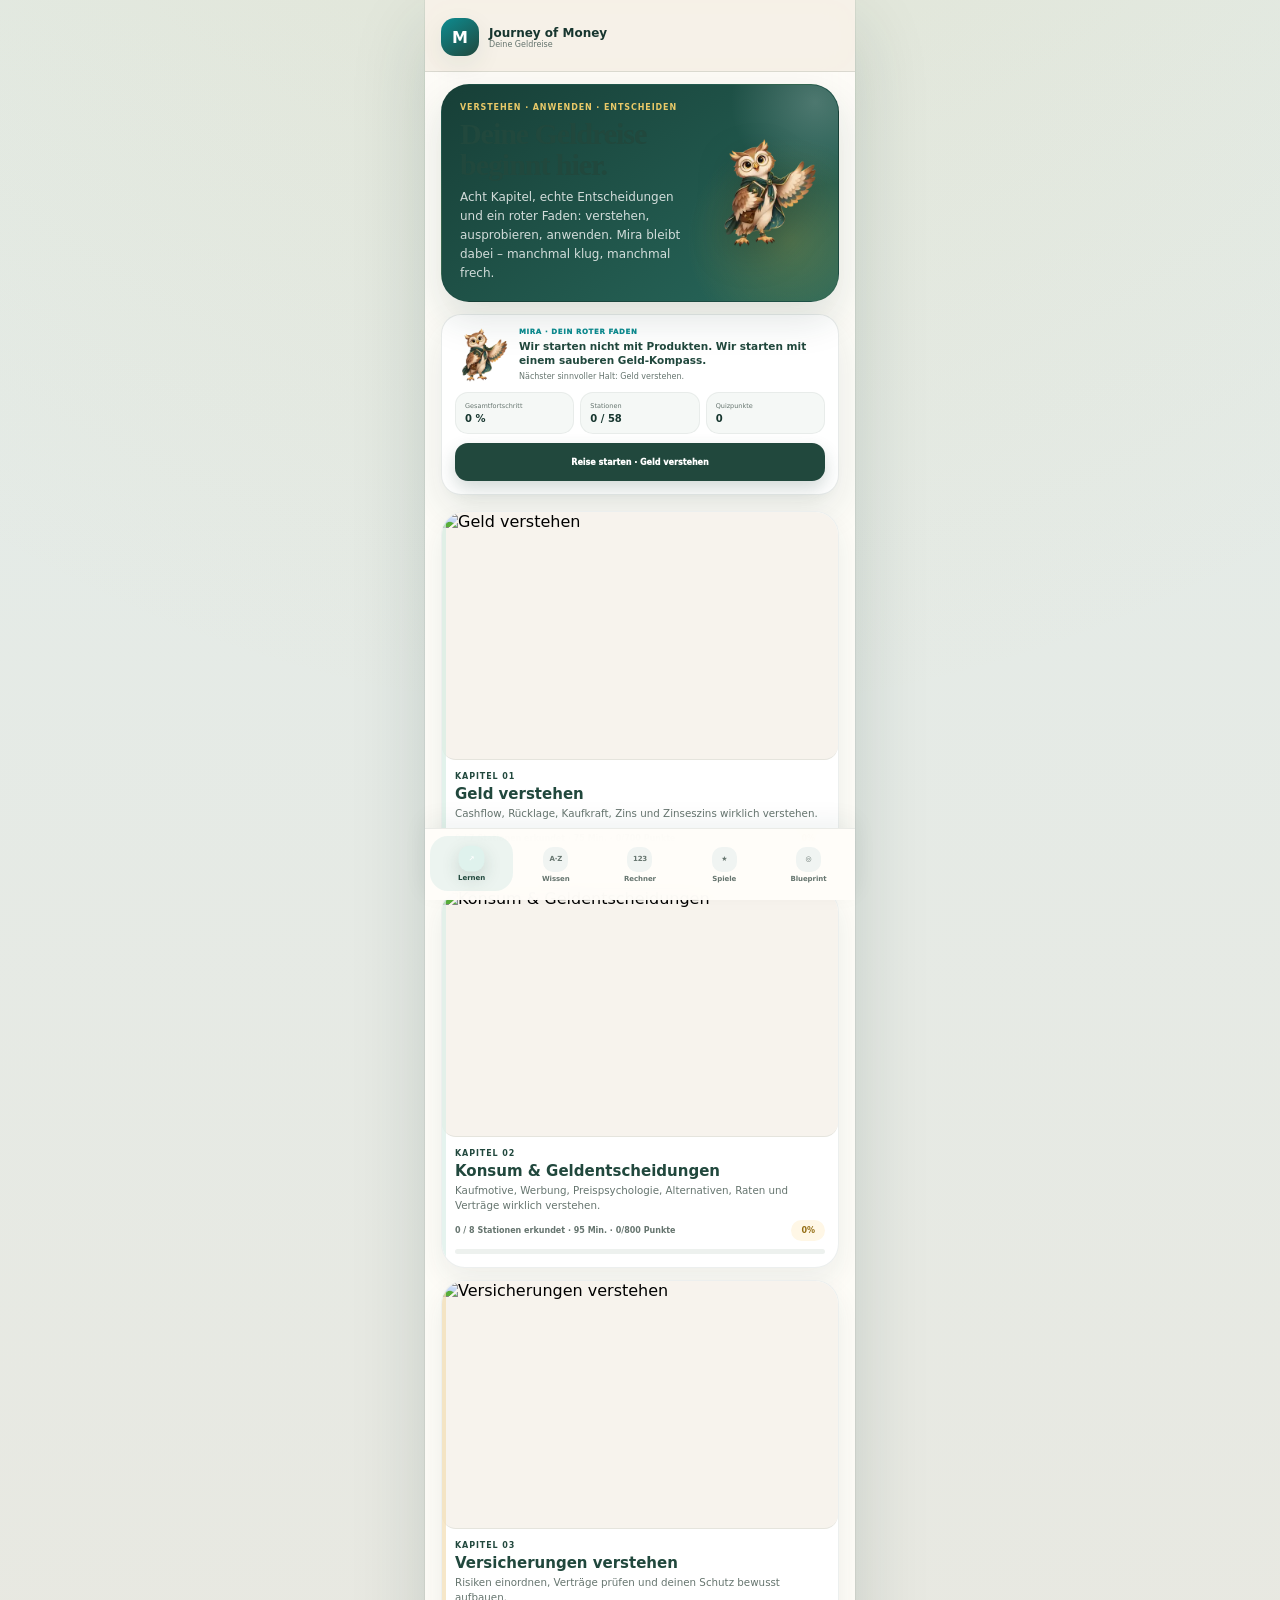
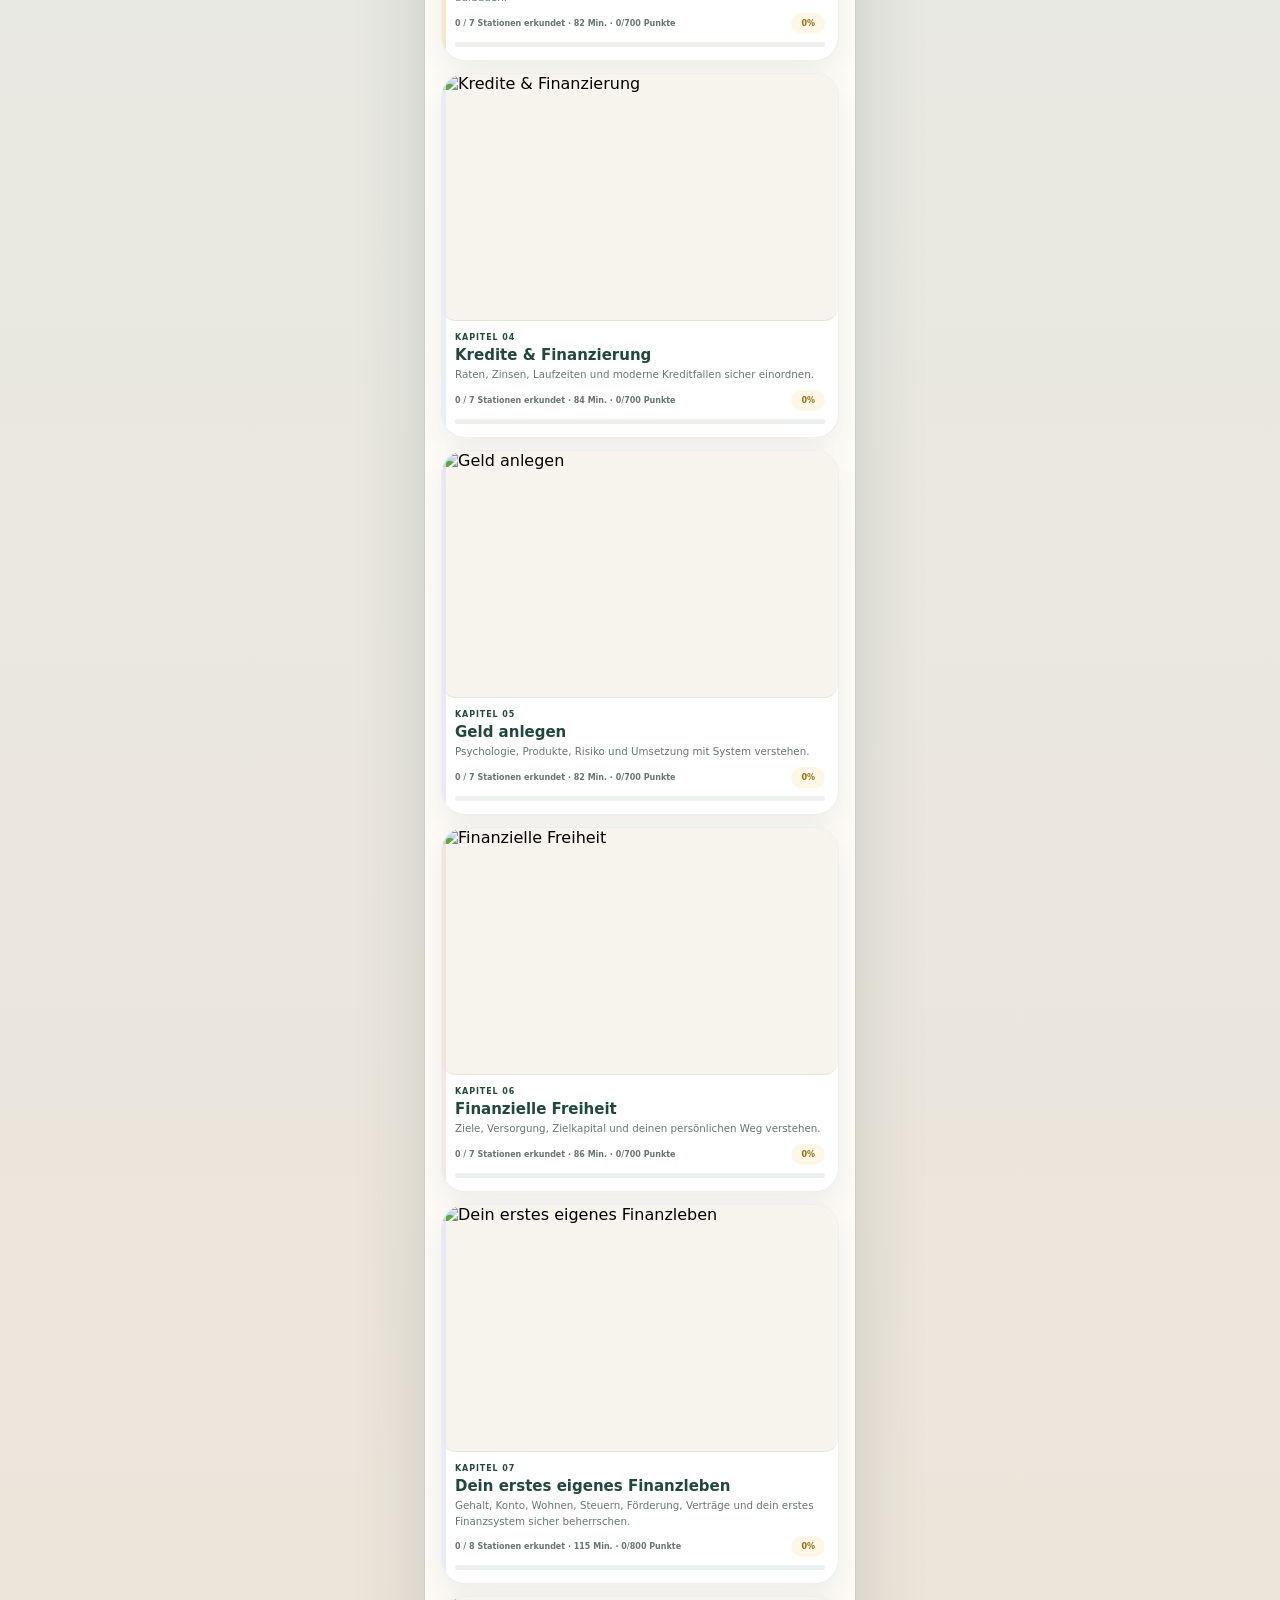
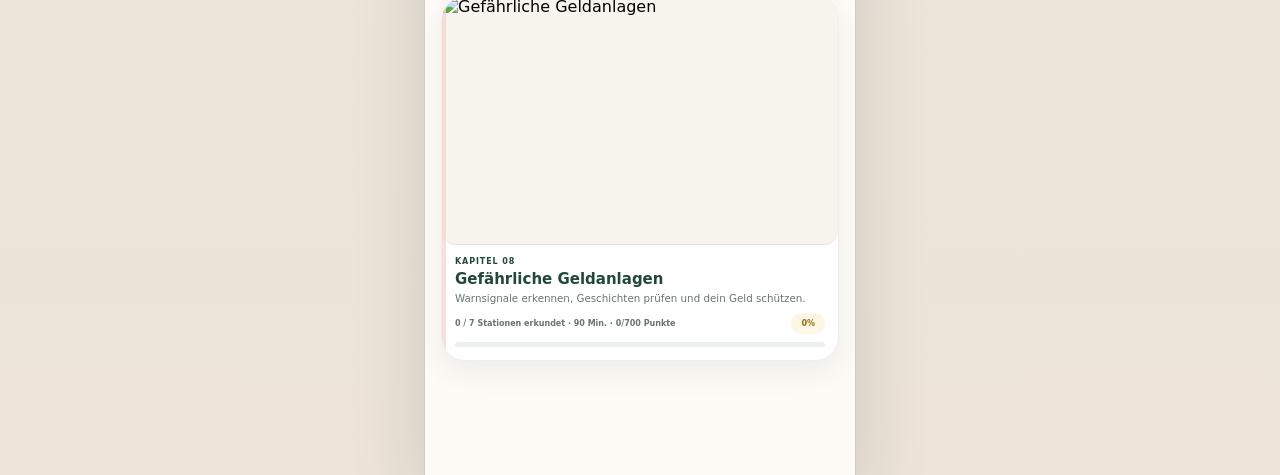
==== index.html @ 785dee0b "Add files via upload" ====
<!doctype html>
<html lang="de">
<head>
<meta charset="utf-8"/>
<meta name="viewport" content="width=device-width,initial-scale=1,viewport-fit=cover"/>
<meta name="theme-color" content="#f6f0e7"/>
<title>Journey of Money</title>
<style>
:root{
  --cream:#f6f0e7;--paper:#fffdf9;--ink:#17362f;--muted:#66756f;--line:rgba(23,54,47,.12);
  --forest:#21483d;--teal:#0d8c91;--blue:#235f86;--gold:#d7ab38;--sage:#dcefe6;
  --sand:#f2dfb8;--sky:#dcecf6;--rose:#f6dfda;
  --shadow:0 20px 55px rgba(31,63,55,.13);--soft:0 9px 26px rgba(31,63,55,.08);
}
*{box-sizing:border-box}
html,body{margin:0;min-height:100%;background:linear-gradient(180deg,#faf6f0 0%,#f5ede3 100%);color:var(--ink);font-family:Inter,system-ui,-apple-system,BlinkMacSystemFont,"Segoe UI",sans-serif}
button{font:inherit;cursor:pointer}
.app{width:min(430px,100%);min-height:100vh;margin:0 auto;background:rgba(255,253,249,.92);backdrop-filter:blur(14px);position:relative;overflow:hidden;box-shadow:0 0 90px rgba(31,63,55,.16)}
.top{height:72px;padding:13px 16px 10px;display:flex;align-items:center;justify-content:space-between;position:sticky;top:0;z-index:40;background:rgba(246,240,231,.92);backdrop-filter:blur(16px);border-bottom:1px solid var(--line)}
.brand{display:flex;align-items:center;gap:10px}
.mark{width:38px;height:38px;border-radius:14px;background:linear-gradient(145deg,var(--teal),var(--forest));display:grid;place-items:center;color:#fff;font-weight:900;box-shadow:var(--soft)}
.brand b{display:block;font-size:12px}
.brand small{display:block;font-size:8px;color:var(--muted)}
.iconbtn{width:38px;height:38px;border-radius:12px;border:1px solid var(--line);background:#fff;display:grid;place-items:center;color:var(--forest);font-weight:900;box-shadow:var(--soft)}
.iconbtn.hidden{visibility:hidden}
.screen{display:none;min-height:calc(100vh - 72px)}
.screen.active{display:block;animation:fade .28s ease}
@keyframes fade{from{opacity:.18;transform:translateY(4px)}to{opacity:1;transform:none}}

.home{padding:12px 16px 34px}
.eyebrow{font-size:8px;font-weight:900;letter-spacing:.9px;text-transform:uppercase;color:var(--forest);margin-bottom:4px}
.hero{background:linear-gradient(180deg,#fffdf9 0%,#f7efe4 100%);border:1px solid var(--line);border-radius:26px;padding:18px;box-shadow:var(--shadow)}
.hero h1{margin:6px 0 8px;font:700 30px/1.04 Georgia,serif;color:var(--forest)}
.hero p{margin:0;color:var(--muted);font-size:12px;line-height:1.45}
.hero-row{display:flex;gap:14px;align-items:center}
.hero-row img{width:110px;height:124px;object-fit:contain;filter:drop-shadow(0 16px 20px rgba(20,50,44,.16))}
.tiles{display:grid;gap:12px;margin-top:16px}
.tile{width:100%;text-align:left;border:1px solid var(--line);border-radius:24px;background:#fff;padding:15px 15px 14px;box-shadow:var(--soft);display:flex;gap:14px;align-items:flex-start}
.tile-icon{width:52px;height:52px;border-radius:16px;display:grid;place-items:center;font-size:22px;flex:0 0 auto}
.tile h3{margin:0 0 3px;font-size:15px;color:var(--forest)}
.tile p{margin:0 0 7px;font-size:10.3px;line-height:1.42;color:var(--muted)}
.meta{display:flex;justify-content:space-between;align-items:center;font-size:8px;color:var(--muted);font-weight:800}
.progress-pill{padding:6px 10px;border-radius:999px;background:#fff7e6;color:#946d13}

.chapter{padding:14px 16px 28px}
.chapter-hero{border:1px solid var(--line);border-radius:24px;padding:16px;background:linear-gradient(180deg,#fffdf9 0%,#f8f1e6 100%);box-shadow:var(--soft)}
.chapter-hero h2{margin:4px 0 6px;font:700 26px/1.08 Georgia,serif;color:var(--forest)}
.chapter-hero p{margin:0;color:var(--muted);font-size:11px;line-height:1.45}
.chapter-meta{display:flex;justify-content:space-between;align-items:center;margin-top:10px;font-size:8px;font-weight:850;color:var(--muted)}.finance-note{margin-top:9px;font-size:8px;line-height:1.4;color:var(--muted)}
.map-card{margin-top:14px;background:#fff;border:1px solid var(--line);border-radius:28px;box-shadow:var(--shadow);padding:12px;position:relative}
.map-head{display:flex;justify-content:space-between;align-items:center;padding:4px 4px 10px 4px}
.map-head b{font-size:12px;color:var(--forest)} .map-head small{font-size:8px;color:var(--muted)}
.map-wrap{position:relative;border-radius:24px;overflow:hidden;background:linear-gradient(180deg,#f8f3ea 0%,#eef5ef 100%);border:1px solid rgba(23,54,47,.08);height:360px}
.evolia-bg{position:absolute;inset:0;background-size:cover;background-position:center center;filter:saturate(1.02) contrast(1.01)}
.evolia-overlay{position:absolute;inset:0;background:linear-gradient(180deg,rgba(255,251,243,.08) 0%,rgba(255,251,243,.04) 28%,rgba(19,46,39,.08) 100%)}
.map-svg{position:absolute;inset:0}
.station-btn{position:absolute;transform:translate(-50%,-50%);width:48px;height:48px;border-radius:50%;border:3px solid #fff7da;background:rgba(23,54,47,.88);box-shadow:0 14px 24px rgba(20,50,44,.22);display:grid;place-items:center;color:#fff;font-weight:900;font-size:13px}
.station-btn.done{background:linear-gradient(180deg,#2b8d6f,#1d6d57);color:#fff}
.station-btn.next{background:linear-gradient(180deg,#f4c861,#d9a12f);color:#17362f;animation:pulse 1.7s infinite;border-color:#fff4cf}
.station-btn.locked{background:#f4f1ea;color:#b7aaa0}
@keyframes pulse{0%,100%{transform:translate(-50%,-50%) scale(1)}50%{transform:translate(-50%,-50%) scale(1.07)}}
.station-label{position:absolute;transform:translate(-50%,0);padding:7px 9px;border-radius:14px;background:rgba(12,35,46,.78);box-shadow:var(--soft);font-size:8px;font-weight:800;color:#fff7da;max-width:112px;text-align:center;line-height:1.25;border:1px solid rgba(255,255,255,.18)}
.owl-marker{position:absolute;transform:translate(-50%,-50%);width:76px;height:88px;object-fit:contain;filter:drop-shadow(0 20px 20px rgba(20,50,44,.28));pointer-events:none}
.station-legend{display:grid;gap:9px;margin-top:14px}
.station-row{display:flex;align-items:center;gap:10px;padding:11px 12px;border:1px solid var(--line);border-radius:18px;background:#fffdfb}
.station-row .num{width:28px;height:28px;border-radius:50%;display:grid;place-items:center;font-size:10px;font-weight:900;background:#f3ede2;color:var(--forest)}
.station-row.done .num{background:#2b8d6f;color:#fff}
.station-row.next .num{background:#f7dd8d;color:#76520e}
.station-row b{display:block;font-size:11px;color:var(--forest)}
.station-row small{display:block;font-size:8px;color:var(--muted);margin-top:2px}
.station-row .action{margin-left:auto}
.cta{margin-top:14px;width:100%;border:none;border-radius:18px;padding:15px 16px;font-size:11px;font-weight:900;box-shadow:var(--soft)}
.cta.primary{background:linear-gradient(135deg,var(--teal),var(--forest));color:#fff}
.cta.secondary{background:#fff;border:1px solid var(--line);color:var(--forest)}

.lesson{padding:16px 16px 28px}
.lesson-progress{font-size:8px;font-weight:900;letter-spacing:.7px;text-transform:uppercase;color:var(--forest);margin-bottom:10px}
.lesson-stage{display:inline-flex;align-items:center;gap:8px;padding:8px 12px;border-radius:999px;background:#fff6e6;color:#815e13;font-size:8px;font-weight:900;margin-bottom:10px}
.lesson-card{background:#fff;border:1px solid var(--line);border-radius:28px;padding:18px;box-shadow:var(--shadow)}
.lesson-card img{width:120px;height:134px;object-fit:contain;display:block;margin:0 auto 8px;filter:drop-shadow(0 18px 22px rgba(20,50,44,.16))}
.lesson-card h2{margin:4px 0 8px;font:700 27px/1.05 Georgia,serif;color:var(--forest);text-align:center}
.lesson-card p{margin:0;color:var(--muted);font-size:12px;line-height:1.55;text-align:center}
.concept{margin-top:12px;padding:14px;border-radius:20px;background:#f8f3ea;color:var(--forest);font-size:11.5px;line-height:1.5}
.example{margin-top:12px;padding:14px;border-radius:20px;background:#eef6f2;color:var(--forest);font-size:11.5px;line-height:1.5}
.choices{display:grid;gap:10px;margin-top:16px}
.choice{width:100%;text-align:left;border:1px solid var(--line);border-radius:18px;background:#fff;padding:14px 14px;font-size:11px;line-height:1.4;color:var(--forest);box-shadow:var(--soft)}
.choice.active{border-color:#2b8d6f;background:#f2fbf7}
.feedback{margin-top:12px;padding:12px 14px;border-radius:18px;background:#fff8e7;color:#815e13;font-size:10.5px;line-height:1.45}

.deep-copy{margin-top:12px;text-align:left;color:var(--ink);font-size:11.4px;line-height:1.55}
.deep-copy p{margin:0 0 10px;text-align:left;color:#4f625c;font-size:11.4px;line-height:1.55}
.deep-copy p:last-child{margin-bottom:0}
.learn-list{margin:0;padding-left:18px;color:#4f625c;font-size:11.2px;line-height:1.55}
.learn-list li{margin:7px 0}
.formula{margin:12px 0;padding:12px 14px;border-radius:16px;background:linear-gradient(135deg,#17362f,#0d8c91);color:#fff;font-weight:900;text-align:center;font-size:12px;letter-spacing:.15px}
.deep-kicker{display:inline-flex;padding:6px 9px;border-radius:999px;background:#eef6f2;color:var(--teal);font-size:7.8px;font-weight:900;text-transform:uppercase;letter-spacing:.7px;margin-bottom:7px}
.micro-card{margin-top:12px;padding:14px;border-radius:20px;background:#f8f3ea;border:1px solid rgba(23,54,47,.08)}
.micro-card b{display:block;font-size:11px;color:var(--forest);margin-bottom:5px}
.quiz-intro{margin-top:10px;padding:15px;border-radius:22px;background:linear-gradient(145deg,#fff5d4,#f5e2a8);border:1px solid rgba(215,171,56,.22);text-align:center}
.quiz-intro strong{display:block;font:700 22px/1.08 Georgia,serif;color:#6f5213}
.quiz-intro p{margin:7px 0 0!important;font-size:10.5px!important;color:#7b6941!important;text-align:center!important}
.score-row{display:flex;gap:8px;justify-content:center;flex-wrap:wrap;margin-top:12px}
.score-chip{padding:8px 10px;border-radius:999px;background:#fff;border:1px solid rgba(23,54,47,.1);font-size:8.7px;font-weight:900;color:var(--forest)}
.quiz-head{display:flex;align-items:center;justify-content:space-between;gap:10px;margin-bottom:8px}
.quiz-count{font-size:8px;font-weight:900;color:var(--muted);text-transform:uppercase;letter-spacing:.7px}
.quiz-points{padding:6px 9px;border-radius:999px;background:#fff4cf;color:#77570e;font-size:8px;font-weight:900}
.quiz-result{padding:16px;border-radius:22px;text-align:center;margin-top:12px}
.quiz-result.pass{background:linear-gradient(145deg,#e2f2eb,#f6fbf8);border:1px solid rgba(13,140,145,.18)}
.quiz-result.retry{background:linear-gradient(145deg,#fff5d4,#fffaf0);border:1px solid rgba(215,171,56,.22)}
.quiz-result strong{display:block;font:700 28px/1 Georgia,serif;color:var(--forest)}
.quiz-result p{margin:8px 0 0!important;text-align:center!important;font-size:10.5px!important}
.lock-copy{font-size:7.8px!important;color:#8c8b83!important;margin-top:2px!important}
.station-score{display:inline-block;margin-top:4px;padding:4px 7px;border-radius:999px;background:#f6f0e7;color:#6b735f;font-size:7.4px;font-weight:900}
.station-row.done .station-score{background:#e2f2eb;color:#24644e}
.station-row.next .station-score{background:#fff2c4;color:#77570e}
.chapter-points{margin-top:9px;display:flex;gap:7px;flex-wrap:wrap}
.chapter-point-chip{padding:7px 9px;border-radius:999px;background:#fff;border:1px solid var(--line);font-size:8px;font-weight:900;color:var(--forest)}

.actions{display:flex;gap:10px;margin-top:14px}
.btn{flex:1;border:none;border-radius:18px;padding:14px 15px;font-size:11px;font-weight:900;box-shadow:var(--soft)}
.btn.primary{background:linear-gradient(135deg,var(--teal),var(--forest));color:#fff}
.btn.secondary{background:#fff;border:1px solid var(--line);color:var(--forest)}

.complete{padding:18px 16px 30px}
.complete-card{background:linear-gradient(180deg,#fffdf9 0%,#f6f0e5 100%);border:1px solid var(--line);border-radius:28px;padding:20px;box-shadow:var(--shadow);text-align:center}
.complete-card img{width:130px;height:144px;object-fit:contain;filter:drop-shadow(0 18px 22px rgba(20,50,44,.16))}
.complete-card h2{margin:8px 0 10px;font:700 28px/1.05 Georgia,serif;color:var(--forest)}
.complete-card p{margin:0;color:var(--muted);font-size:12px;line-height:1.5}
.complete-badges{display:flex;justify-content:center;gap:10px;margin-top:14px;flex-wrap:wrap}
.badge{padding:10px 12px;border-radius:16px;background:#fff;color:var(--forest);font-size:9px;font-weight:900;border:1px solid var(--line)}

.mira-pop{position:fixed;z-index:120;inset:0;pointer-events:none;display:flex;align-items:center;justify-content:center;padding:20px;opacity:0;visibility:hidden;transition:opacity .18s ease, visibility .18s ease}
.mira-pop.show{opacity:1;visibility:visible;pointer-events:auto}
.mira-pop-inner{width:min(420px,100%);display:flex;flex-direction:column;align-items:center;gap:14px;transform:translateY(180px) scale(.82) rotate(-6deg);transition:transform .72s cubic-bezier(.18,.84,.29,1.16)}
.mira-pop.show .mira-pop-inner{transform:translateY(0) scale(1) rotate(0deg)}
.mira-pop img{width:150px;height:170px;object-fit:contain;filter:drop-shadow(0 18px 24px rgba(22,52,44,.22))}
.mira-pop-bubble{pointer-events:auto;background:#fffdf9;border:1px solid var(--line);border-radius:22px;padding:14px 16px;box-shadow:0 20px 55px rgba(25,58,50,.18);font-size:10.7px;line-height:1.45;color:#52635d;max-width:320px;text-align:left;opacity:0;transform:translateY(10px) scale(.96);transition:opacity .28s ease, transform .28s ease}
.mira-pop.landed .mira-pop-bubble{opacity:1;transform:translateY(0) scale(1)}
.mira-pop-bubble b{display:block;font-size:7.5px;text-transform:uppercase;letter-spacing:.8px;color:var(--forest);margin-bottom:3px}
@media (max-width:420px){ .map-wrap{height:330px} .station-label{max-width:95px}}

/* === V7 · Wissen & Bottom Navigation === */
.app{padding-bottom:78px}
.bottom-nav{
  position:fixed;left:50%;bottom:0;transform:translateX(-50%);z-index:100;
  width:min(430px,100%);height:72px;padding:8px 14px calc(8px + env(safe-area-inset-bottom));
  display:grid;grid-template-columns:1fr 1fr;gap:8px;
  background:rgba(255,253,249,.94);backdrop-filter:blur(20px);
  border-top:1px solid var(--line);box-shadow:0 -14px 34px rgba(27,57,49,.08)
}
.bottom-tab{
  border:0;background:transparent;border-radius:18px;color:var(--muted);
  display:flex;align-items:center;justify-content:center;gap:8px;
  font:inherit;font-size:10px;font-weight:900;cursor:pointer;transition:.18s ease
}
.bottom-tab .tab-symbol{
  min-width:30px;height:30px;padding:0 7px;border-radius:12px;display:grid;place-items:center;
  background:rgba(33,72,61,.06);font-size:10px;letter-spacing:-.03em
}
.bottom-tab.active{color:var(--forest);background:rgba(13,140,145,.08)}
.bottom-tab.active .tab-symbol{background:var(--forest);color:#fff;box-shadow:0 7px 18px rgba(33,72,61,.18)}

.knowledge{padding:14px 16px 34px}
.knowledge-hero{
  border-radius:28px;padding:22px 20px 18px;background:
  radial-gradient(circle at 86% 14%,rgba(215,171,56,.22),transparent 28%),
  linear-gradient(145deg,#173d35,#24594d);
  color:#fff;box-shadow:var(--shadow);margin-bottom:14px;position:relative;overflow:hidden
}
.knowledge-hero:after{
  content:"A · Z";position:absolute;right:18px;top:14px;font-family:Georgia,serif;
  font-size:38px;font-weight:800;color:rgba(255,255,255,.10);letter-spacing:-.08em
}
.knowledge-hero .eyebrow{color:rgba(255,255,255,.62)}
.knowledge-hero h1{margin:6px 0 8px;font:800 31px/1.02 Georgia,serif;letter-spacing:-.035em}
.knowledge-hero p{margin:0;max-width:300px;font-size:11px;line-height:1.55;color:rgba(255,255,255,.78)}
.knowledge-count{display:inline-flex;margin-top:13px;padding:7px 10px;border-radius:999px;background:rgba(255,255,255,.12);font-size:9px;font-weight:900}

.knowledge-search-wrap{position:relative;margin:12px 0 10px}
.knowledge-search{
  width:100%;border:1px solid var(--line);background:#fff;border-radius:18px;
  padding:14px 16px 14px 41px;font:inherit;font-size:11px;color:var(--ink);
  outline:none;box-shadow:0 8px 22px rgba(31,63,55,.05)
}
.knowledge-search:focus{border-color:rgba(13,140,145,.48);box-shadow:0 0 0 4px rgba(13,140,145,.08)}
.knowledge-search-icon{position:absolute;left:15px;top:50%;transform:translateY(-50%);font-size:14px;color:var(--muted)}
.knowledge-chips{display:flex;gap:7px;overflow:auto;padding:2px 0 11px;scrollbar-width:none}
.knowledge-chips::-webkit-scrollbar{display:none}
.knowledge-chip{
  flex:0 0 auto;border:1px solid var(--line);background:#fff;color:var(--muted);
  padding:8px 11px;border-radius:999px;font:inherit;font-size:8px;font-weight:900;cursor:pointer
}
.knowledge-chip.active{background:var(--forest);border-color:var(--forest);color:#fff}

.featured-term{
  border:1px solid rgba(215,171,56,.32);background:linear-gradient(145deg,#fffaf0,#fffdf9);
  border-radius:22px;padding:15px 16px;margin-bottom:12px;box-shadow:0 12px 28px rgba(49,61,52,.06)
}
.featured-term .mini{font-size:8px;font-weight:950;color:#9a7420;text-transform:uppercase;letter-spacing:.12em}
.featured-term b{display:block;margin-top:5px;font:800 20px/1.1 Georgia,serif;color:var(--forest)}
.featured-term p{font-size:10px;line-height:1.5;color:var(--muted);margin:5px 0 0}

.knowledge-list{display:grid;gap:9px}
.knowledge-card{
  background:#fff;border:1px solid var(--line);border-radius:20px;
  box-shadow:0 8px 24px rgba(31,63,55,.045);overflow:hidden
}
.knowledge-card[open]{border-color:rgba(13,140,145,.26);box-shadow:0 14px 32px rgba(31,63,55,.08)}
.knowledge-card summary{list-style:none;cursor:pointer;padding:14px 15px;display:flex;gap:12px;align-items:center}
.knowledge-card summary::-webkit-details-marker{display:none}
.knowledge-letter{
  width:38px;height:38px;flex:0 0 auto;border-radius:13px;display:grid;place-items:center;
  background:var(--sage);color:var(--forest);font:800 17px/1 Georgia,serif
}
.knowledge-summary{min-width:0;flex:1}
.knowledge-summary b{display:block;font-size:11px;color:var(--ink)}
.knowledge-summary span{display:block;margin-top:3px;font-size:9px;color:var(--muted);white-space:nowrap;overflow:hidden;text-overflow:ellipsis}
.knowledge-open{font-size:16px;color:var(--muted);transition:.18s}
.knowledge-card[open] .knowledge-open{transform:rotate(45deg);color:var(--teal)}
.knowledge-detail{padding:0 15px 16px 65px;border-top:1px solid rgba(23,54,47,.07)}
.knowledge-detail .category-tag{display:inline-flex;margin:11px 0 7px;padding:5px 8px;border-radius:999px;background:rgba(13,140,145,.08);color:var(--teal);font-size:7px;font-weight:950}
.knowledge-detail h4{margin:10px 0 3px;font-size:8px;text-transform:uppercase;letter-spacing:.1em;color:var(--muted)}
.knowledge-detail p{margin:0;font-size:10px;line-height:1.58;color:#425b54}
.knowledge-detail .knowledge-example{margin-top:7px;padding:10px 11px;border-radius:14px;background:var(--cream);color:var(--ink)}
.knowledge-detail .knowledge-why{margin-top:7px;padding-left:10px;border-left:3px solid var(--gold)}
.knowledge-empty{padding:30px 20px;text-align:center;color:var(--muted);font-size:10px;line-height:1.6}


/* === V7 · kompakte Stations-CTAs === */
.station-row{
  display:grid;
  grid-template-columns:28px minmax(0,1fr) auto;
  align-items:center;
  gap:9px;
  padding:10px 10px;
}
.station-row > div:nth-child(2){min-width:0}
.station-row .action{margin-left:0;align-self:center}
.station-cta{
  min-width:60px;
  max-width:74px;
  height:30px;
  padding:0 8px;
  border-radius:10px;
  border:1px solid var(--line);
  background:#fff;
  color:var(--forest);
  font:inherit;
  font-size:7.5px;
  font-weight:950;
  line-height:1;
  white-space:nowrap;
  box-shadow:0 4px 10px rgba(31,63,55,.05);
}
.station-row.done .station-cta{background:#f0faf6;border-color:#cae7db;color:#1f725a}
.station-row.next .station-cta{background:linear-gradient(135deg,#f7df93,#efc45d);border-color:#edd38b;color:#6a4a0b}
.station-cta:disabled{background:#f3f0ea;border-color:#e7e0d7;color:#aaa099;box-shadow:none}
.station-score{font-size:7.4px!important}
.lock-copy{max-width:235px;line-height:1.25}
@media (max-width:370px){
  .station-row{grid-template-columns:26px minmax(0,1fr) auto;gap:7px;padding:9px 8px}
  .station-row .num{width:26px;height:26px}
  .station-cta{min-width:54px;max-width:62px;height:28px;padding:0 6px;font-size:7px}
  .station-row b{font-size:10.2px}
  .station-row small{font-size:7.5px}
}


/* === V7 · Quizfeedback klarer === */
.choice.correct{
  border-color:#2b8d6f!important;
  background:#edf9f3!important;
  box-shadow:0 0 0 2px rgba(43,141,111,.08);
}
.choice.wrong{
  border-color:#c8796d!important;
  background:#fff1ee!important;
  color:#7d3f38!important;
}
.feedback.correct-feedback{
  background:#eef8f3;
  color:#245f4f;
  border:1px solid #d4eadf;
}
.feedback.wrong-feedback{
  background:#fff3ee;
  color:#7a493f;
  border:1px solid #efd7cf;
}
.feedback .answer-reveal{
  display:block;
  margin-top:6px;
  color:var(--forest);
  font-weight:900;
}


/* === V7 · Rechner === */
.bottom-nav{grid-template-columns:repeat(3,1fr);gap:4px;padding-left:8px;padding-right:8px}
.bottom-tab{gap:5px;font-size:9px}
.bottom-tab .tab-symbol{min-width:27px;height:27px;padding:0 5px;border-radius:10px;font-size:8px}

.calculators{padding:14px 16px 38px}
.calc-hero{
  position:relative;overflow:hidden;border-radius:28px;padding:22px 20px 19px;
  background:
    radial-gradient(circle at 86% 12%,rgba(255,255,255,.17),transparent 25%),
    radial-gradient(circle at 75% 84%,rgba(215,171,56,.23),transparent 33%),
    linear-gradient(145deg,#164c50,#0d7d84);
  color:#fff;box-shadow:var(--shadow);margin-bottom:15px
}
.calc-hero:after{
  content:"∑";position:absolute;right:18px;top:-2px;
  font:800 72px/1 Georgia,serif;color:rgba(255,255,255,.08)
}
.calc-hero .eyebrow{color:rgba(255,255,255,.65)}
.calc-hero h1{margin:6px 0 8px;font:800 31px/1.02 Georgia,serif;letter-spacing:-.035em}
.calc-hero p{max-width:310px;margin:0;color:rgba(255,255,255,.80);font-size:11px;line-height:1.55}
.calc-hero-badge{
  display:inline-flex;margin-top:13px;padding:7px 10px;border-radius:999px;
  background:rgba(255,255,255,.13);font-size:8px;font-weight:950
}
.calc-section-title{display:flex;justify-content:space-between;align-items:end;margin:16px 2px 10px}
.calc-section-title b{display:block;font:800 16px/1.15 Georgia,serif;color:var(--forest)}
.calc-section-title span{display:block;margin-top:4px;font-size:8.5px;line-height:1.4;color:var(--muted)}

.calculator-grid{display:grid;grid-template-columns:1fr 1fr;gap:9px}
.calc-tile{
  min-height:125px;border:1px solid var(--line);background:#fff;border-radius:21px;padding:13px;
  text-align:left;cursor:pointer;box-shadow:0 9px 25px rgba(31,63,55,.05);
  transition:transform .16s ease, box-shadow .16s ease, border-color .16s ease;
  font:inherit;color:var(--ink)
}
.calc-tile:active{transform:scale(.985)}
.calc-tile.selected{border-color:rgba(13,140,145,.38);box-shadow:0 13px 30px rgba(13,140,145,.10)}
.calc-icon{
  width:37px;height:37px;border-radius:13px;display:grid;place-items:center;
  margin-bottom:11px;background:var(--sage);font-size:16px;color:var(--forest)
}
.calc-tile:nth-child(2) .calc-icon{background:var(--sand)}
.calc-tile:nth-child(3) .calc-icon{background:var(--sky)}
.calc-tile:nth-child(4) .calc-icon{background:var(--rose)}
.calc-tile:nth-child(5) .calc-icon{background:#e8e2f6}
.calc-tile:nth-child(6) .calc-icon{background:#f5e8c7}
.calc-tile b{display:block;font-size:10.5px;line-height:1.25}
.calc-tile span{display:block;margin-top:5px;color:var(--muted);font-size:8px;line-height:1.42}

.calculator-workspace{margin-top:13px}
.calc-panel{
  border:1px solid rgba(23,54,47,.11);background:#fff;border-radius:25px;
  padding:17px 15px 16px;box-shadow:0 14px 35px rgba(31,63,55,.07)
}
.calc-panel-head{display:flex;gap:12px;align-items:center;margin-bottom:15px}
.calc-panel-icon{
  width:46px;height:46px;flex:0 0 auto;border-radius:16px;display:grid;place-items:center;
  background:linear-gradient(145deg,#e1f2eb,#d4ebe4);font-size:20px
}
.calc-panel-head b{display:block;font:800 19px/1.1 Georgia,serif;color:var(--forest)}
.calc-panel-head span{display:block;margin-top:4px;font-size:8.5px;line-height:1.4;color:var(--muted)}

.calc-fields{display:grid;grid-template-columns:1fr 1fr;gap:9px}
.calc-field{min-width:0}
.calc-field.full{grid-column:1/-1}
.calc-field label{display:block;margin:0 0 5px 2px;font-size:7.6px;font-weight:950;color:var(--muted);text-transform:uppercase;letter-spacing:.07em}
.calc-input-wrap{position:relative}
.calc-input{
  width:100%;height:44px;border:1px solid var(--line);border-radius:14px;background:#fffdf9;
  padding:0 35px 0 12px;font:800 12px/1 inherit;color:var(--ink);outline:none
}
.calc-input:focus{border-color:rgba(13,140,145,.5);box-shadow:0 0 0 4px rgba(13,140,145,.07)}
.calc-unit{position:absolute;right:11px;top:50%;transform:translateY(-50%);font-size:8px;font-weight:900;color:var(--muted);pointer-events:none}
.calc-range{width:100%;accent-color:var(--teal);margin:3px 0 0}
.calc-range-row{display:flex;justify-content:space-between;margin-top:3px;font-size:7px;color:var(--muted)}

.calc-result{
  margin-top:14px;padding:15px;border-radius:19px;
  background:linear-gradient(145deg,#f2faf7,#eef7f4);
  border:1px solid #d6ebe3
}
.calc-result-kicker{font-size:7.5px;font-weight:950;letter-spacing:.1em;text-transform:uppercase;color:var(--teal)}
.calc-result-main{margin-top:4px;font:800 29px/1 Georgia,serif;color:var(--forest);letter-spacing:-.035em}
.calc-result-sub{margin-top:7px;font-size:9px;line-height:1.5;color:#49645c}
.calc-result-grid{display:grid;grid-template-columns:repeat(2,1fr);gap:7px;margin-top:11px}
.calc-mini{
  padding:10px;border-radius:14px;background:rgba(255,255,255,.75);
  border:1px solid rgba(23,54,47,.08)
}
.calc-mini span{display:block;font-size:7px;color:var(--muted)}
.calc-mini b{display:block;margin-top:3px;font-size:11px;color:var(--ink)}
.calc-note{
  margin-top:10px;padding:10px 11px;border-radius:14px;background:#fff8e7;
  color:#725a20;font-size:8px;line-height:1.45;border:1px solid #f1dfac
}
.calc-knowledge-link{
  margin-top:10px;border:0;background:transparent;padding:0;color:var(--teal);
  font:inherit;font-size:8px;font-weight:950;cursor:pointer
}
.calc-knowledge-link:after{content:" →"}

.calc-chart{margin-top:12px;padding:10px 7px 6px;background:#fff;border-radius:16px;border:1px solid rgba(23,54,47,.08)}
.calc-chart svg{display:block;width:100%;height:128px;overflow:visible}
.chart-axis{stroke:rgba(23,54,47,.10);stroke-width:1}
.chart-line{fill:none;stroke:var(--teal);stroke-width:3;stroke-linecap:round;stroke-linejoin:round}
.chart-area{fill:rgba(13,140,145,.10)}
.chart-dot{fill:#fff;stroke:var(--teal);stroke-width:2}
.chart-label{font-size:7px;fill:#74817c}

.calc-scenarios{display:grid;gap:7px;margin-top:11px}
.calc-scenario{display:grid;grid-template-columns:1fr auto;align-items:center;gap:8px;padding:10px 11px;border-radius:14px;background:#fff;border:1px solid rgba(23,54,47,.08)}
.calc-scenario span{font-size:8px;color:var(--muted)}
.calc-scenario b{font-size:10px;color:var(--ink)}
.calc-positive{color:#197157!important}
.calc-negative{color:#a24d43!important}

@media(max-width:370px){
  .calculator-grid{gap:7px}
  .calc-tile{min-height:117px;padding:11px}
  .calc-tile b{font-size:9.6px}
  .calc-fields{grid-template-columns:1fr}
  .calc-field.full{grid-column:auto}
}


/* === V7 · Zielkapital-Flow & Steuerrechner === */
.flow-step{
  display:flex;gap:10px;align-items:center;margin:17px 0 9px;
}
.flow-step:first-of-type{margin-top:3px}
.flow-num{
  width:28px;height:28px;flex:0 0 auto;border-radius:10px;display:grid;place-items:center;
  background:var(--forest);color:#fff;font-size:10px;font-weight:950;
  box-shadow:0 5px 12px rgba(33,72,61,.14)
}
.flow-copy b{display:block;font-size:10px;color:var(--ink)}
.flow-copy span{display:block;margin-top:2px;font-size:7.8px;line-height:1.35;color:var(--muted)}
.freedom-big-grid{display:grid;grid-template-columns:1fr 1fr;gap:8px;margin-bottom:10px}
.freedom-big-card{
  padding:12px;border-radius:16px;background:#fff;border:1px solid rgba(23,54,47,.08)
}
.freedom-big-card.accent{background:#173f37;color:#fff;border-color:#173f37}
.freedom-big-card span{display:block;font-size:7px;color:var(--muted)}
.freedom-big-card.accent span,.freedom-big-card.accent small{color:rgba(255,255,255,.7)}
.freedom-big-card b{display:block;margin:5px 0 3px;font:800 20px/1 Georgia,serif;color:var(--forest)}
.freedom-big-card.accent b{color:#fff}
.freedom-big-card small{font-size:7px;line-height:1.3;color:var(--muted)}

.tax-section-title{
  margin:16px 0 9px;padding-top:13px;border-top:1px solid rgba(23,54,47,.08)
}
.calc-panel-head + .tax-section-title{border-top:0;padding-top:0;margin-top:0}
.tax-section-title b{display:block;font-size:9px;color:var(--forest)}
.tax-section-title span{display:block;margin-top:3px;font-size:7.5px;line-height:1.35;color:var(--muted)}
.calc-select-wrap{position:relative}
.calc-select{
  width:100%;height:44px;border:1px solid var(--line);border-radius:14px;background:#fffdf9;
  padding:0 30px 0 11px;font:800 9px/1.2 inherit;color:var(--ink);outline:none
}
.tax-mode{
  margin-top:13px;padding:4px;display:grid;grid-template-columns:1fr 1fr;gap:4px;
  background:#f2f0eb;border-radius:14px
}
.tax-mode-btn{
  height:34px;border:0;border-radius:10px;background:transparent;color:var(--muted);
  font:inherit;font-size:8px;font-weight:950;cursor:pointer
}
.tax-mode-btn.active{background:#fff;color:var(--forest);box-shadow:0 4px 12px rgba(31,63,55,.08)}
.tax-result-block{
  margin-top:13px;padding:12px;border-radius:16px;background:#fff;border:1px solid rgba(23,54,47,.08)
}
.tax-result-block.secondary-tax{background:#fbfaf7}
.tax-result-head{display:flex;justify-content:space-between;gap:8px;align-items:start}
.tax-result-head b{font-size:8px;color:var(--ink);max-width:70%}
.tax-result-head span{font-size:6.8px;color:var(--muted);text-align:right}
.tax-meter{
  display:flex;justify-content:space-between;gap:10px;align-items:center;
  margin-top:8px;padding-top:8px;border-top:1px solid rgba(23,54,47,.07)
}
.tax-meter span{font-size:7.5px;color:var(--muted)}
.tax-meter b{font-size:10px;color:var(--forest)}
@media(max-width:370px){
  .freedom-big-grid{grid-template-columns:1fr}
  .tax-result-head{display:block}
  .tax-result-head b{max-width:none}
  .tax-result-head span{display:block;text-align:left;margin-top:3px}
}


/* === V7 · Spiele + Freedom Blueprint === */
.bottom-nav{
  grid-template-columns:repeat(5,1fr);
  gap:1px;
  height:72px;
  padding-left:5px;
  padding-right:5px
}
.bottom-tab{
  min-width:0;
  flex-direction:column;
  gap:3px;
  font-size:6.8px;
  letter-spacing:-.01em
}
.bottom-tab .tab-symbol{
  min-width:25px;
  height:25px;
  padding:0 4px;
  font-size:7px
}

.games,.blueprint{padding:14px 16px 38px}
.games-hero,.blueprint-hero{
  position:relative;overflow:hidden;border-radius:28px;padding:22px 20px 19px;
  color:#fff;box-shadow:var(--shadow);margin-bottom:15px
}
.games-hero{
  background:
    radial-gradient(circle at 88% 12%,rgba(255,255,255,.16),transparent 25%),
    radial-gradient(circle at 82% 85%,rgba(215,171,56,.27),transparent 34%),
    linear-gradient(145deg,#422f66,#6c4a8f)
}
.blueprint-hero{
  background:
    radial-gradient(circle at 86% 12%,rgba(255,255,255,.16),transparent 25%),
    radial-gradient(circle at 80% 88%,rgba(215,171,56,.24),transparent 36%),
    linear-gradient(145deg,#173e36,#246456)
}
.games-hero:after{
  content:"★";position:absolute;right:17px;top:-4px;
  font-size:72px;color:rgba(255,255,255,.07)
}
.blueprint-hero:after{
  content:"◎";position:absolute;right:13px;top:-3px;
  font-size:72px;color:rgba(255,255,255,.07)
}
.games-hero .eyebrow,.blueprint-hero .eyebrow{color:rgba(255,255,255,.64)}
.games-hero h1,.blueprint-hero h1{
  margin:6px 0 8px;font:800 31px/1.02 Georgia,serif;letter-spacing:-.035em
}
.games-hero p,.blueprint-hero p{
  margin:0;max-width:310px;color:rgba(255,255,255,.8);font-size:11px;line-height:1.55
}
.games-hero-badge,.blueprint-hero-badge{
  display:inline-flex;margin-top:13px;padding:7px 10px;border-radius:999px;
  background:rgba(255,255,255,.13);font-size:8px;font-weight:950
}

.games-grid{display:grid;grid-template-columns:1fr 1fr;gap:9px}
.game-tile{
  min-height:132px;border:1px solid var(--line);background:#fff;border-radius:21px;
  padding:13px;text-align:left;cursor:pointer;box-shadow:0 9px 25px rgba(31,63,55,.05);
  color:var(--ink);font:inherit
}
.game-tile.selected{border-color:rgba(108,74,143,.38);box-shadow:0 13px 30px rgba(108,74,143,.12)}
.game-icon{
  width:38px;height:38px;border-radius:13px;display:grid;place-items:center;
  background:#ede5f6;font-size:17px;margin-bottom:10px
}
.game-tile:nth-child(2) .game-icon{background:var(--sand)}
.game-tile:nth-child(3) .game-icon{background:var(--sky)}
.game-tile:nth-child(4) .game-icon{background:var(--sage)}
.game-tile b{display:block;font-size:10.5px;line-height:1.25}
.game-tile span{display:block;margin-top:5px;color:var(--muted);font-size:8px;line-height:1.42}
.game-workspace{margin-top:13px}
.game-panel{
  padding:16px;border-radius:24px;background:#fff;border:1px solid var(--line);
  box-shadow:0 14px 35px rgba(31,63,55,.07)
}
.game-panel-head{display:flex;align-items:center;justify-content:space-between;gap:10px;margin-bottom:13px}
.game-panel-head b{font:800 18px/1.1 Georgia,serif;color:var(--forest)}
.game-score{
  padding:6px 9px;border-radius:999px;background:#f3edf8;color:#684a88;
  font-size:8px;font-weight:950
}
.game-question{
  padding:14px;border-radius:18px;background:#fbfaf7;border:1px solid rgba(23,54,47,.08)
}
.game-question .game-kicker{font-size:7px;font-weight:950;color:#6c4a8f;text-transform:uppercase;letter-spacing:.1em}
.game-question h3{margin:7px 0 0;font:800 18px/1.25 Georgia,serif;color:var(--ink)}
.game-options{display:grid;gap:8px;margin-top:11px}
.game-option{
  border:1px solid var(--line);background:#fff;border-radius:15px;padding:11px 12px;
  text-align:left;font:inherit;font-size:9px;font-weight:850;color:var(--ink);cursor:pointer
}
.game-option.correct{background:#edf9f3;border-color:#a9dcc9;color:#1d6b55}
.game-option.wrong{background:#fff1ee;border-color:#e2aaa2;color:#8a4339}
.game-feedback{
  margin-top:10px;padding:11px 12px;border-radius:15px;font-size:9px;line-height:1.45;
  background:#f6f3ee;color:#53625e
}
.game-next{
  width:100%;margin-top:10px;height:40px;border:0;border-radius:14px;
  background:var(--forest);color:#fff;font:inherit;font-size:9px;font-weight:950;cursor:pointer
}
.game-finish{text-align:center;padding:18px 8px}
.game-finish .game-finish-icon{font-size:34px}
.game-finish h3{margin:8px 0 5px;font:800 22px Georgia,serif;color:var(--forest)}
.game-finish p{margin:0;color:var(--muted);font-size:9px;line-height:1.5}

.bp-progress-wrap{
  margin:0 0 12px;padding:13px 14px;border-radius:18px;background:#fff;border:1px solid var(--line)
}
.bp-progress-head{display:flex;justify-content:space-between;gap:10px}
.bp-progress-head b{font-size:9px;color:var(--ink)}
.bp-progress-head span{font-size:8px;color:var(--muted)}
.bp-progress{height:7px;margin-top:8px;border-radius:999px;background:#edf0ed;overflow:hidden}
.bp-progress span{display:block;height:100%;width:0;background:linear-gradient(90deg,var(--teal),var(--gold));transition:width .25s ease}

.bp-card{
  margin-bottom:10px;padding:15px;border-radius:22px;background:#fff;
  border:1px solid var(--line);box-shadow:0 9px 25px rgba(31,63,55,.04)
}
.bp-step-head{display:flex;gap:10px;align-items:center;margin-bottom:12px}
.bp-step-num{
  width:31px;height:31px;border-radius:11px;display:grid;place-items:center;
  background:var(--forest);color:#fff;font-size:10px;font-weight:950
}
.bp-step-head b{display:block;font:800 14px Georgia,serif;color:var(--forest)}
.bp-step-head span{display:block;margin-top:2px;font-size:7.5px;color:var(--muted)}

.bp-result{
  margin-top:12px;padding:16px;border-radius:22px;
  background:linear-gradient(145deg,#edf8f3,#f8f5ea);
  border:1px solid #d5e9df
}
.bp-result-title{font-size:7.5px;font-weight:950;color:var(--teal);text-transform:uppercase;letter-spacing:.1em}
.bp-result-main{margin-top:5px;font:800 28px/1 Georgia,serif;color:var(--forest)}
.bp-result-copy{margin-top:7px;font-size:9px;line-height:1.5;color:#4a625b}
.bp-metrics{display:grid;grid-template-columns:1fr 1fr;gap:7px;margin-top:11px}
.bp-metric{
  padding:10px;border-radius:14px;background:rgba(255,255,255,.82);
  border:1px solid rgba(23,54,47,.07)
}
.bp-metric span{display:block;font-size:7px;color:var(--muted)}
.bp-metric b{display:block;margin-top:3px;font-size:10px;color:var(--ink)}
.bp-next-step{
  margin-top:10px;padding:11px 12px;border-radius:15px;background:#173f37;color:#fff
}
.bp-next-step span{display:block;font-size:7px;color:rgba(255,255,255,.62);text-transform:uppercase;letter-spacing:.1em;font-weight:950}
.bp-next-step b{display:block;margin-top:4px;font-size:10px;line-height:1.4}
.bp-actions{display:grid;grid-template-columns:1fr 1fr;gap:8px;margin-top:11px}
.bp-saved{
  margin-top:10px;text-align:center;font-size:8px;color:#1d6b55;font-weight:900
}

@media(max-width:370px){
  .bottom-tab{font-size:6.2px}
  .bottom-tab .tab-symbol{min-width:23px;height:23px}
  .games-grid{gap:7px}
  .game-tile{min-height:124px;padding:11px}
}


/* ==========================================================
   V10 · Gesamt-App Upgrade
   ========================================================== */
:root{
  --v10-navy:#102c3a;
  --v10-mint:#eef8f4;
  --v10-gold-soft:#fff5d8;
  --v10-violet:#5f4f82;
  --v10-shadow:0 16px 38px rgba(31,63,55,.10);
  --v10-border:rgba(23,54,47,.10);
}
html{scroll-behavior:smooth}
body{
  background:
    radial-gradient(circle at 50% -15%,rgba(215,171,56,.15),transparent 30%),
    linear-gradient(180deg,#e3ece9 0%,#eee4d8 100%);
}
.app{
  box-shadow:0 0 0 1px rgba(23,54,47,.06),0 28px 70px rgba(23,54,47,.16);
}
.screen.active{animation:v10ScreenIn .24s ease}
@keyframes v10ScreenIn{
  from{opacity:.72;transform:translateY(4px)}
  to{opacity:1;transform:translateY(0)}
}

/* globale Hero-Linie */
.hero,.knowledge-hero,.calc-hero,.games-hero{
  position:relative;
  isolation:isolate;
  overflow:hidden;
  border-radius:28px!important;
  box-shadow:0 18px 38px rgba(20,53,47,.13)!important;
}
.hero:after,.knowledge-hero:after,.calc-hero:after,.games-hero:after{
  content:"";
  position:absolute;
  width:170px;height:170px;border-radius:50%;
  right:-62px;top:-68px;
  background:radial-gradient(circle,rgba(255,255,255,.20),rgba(255,255,255,0) 70%);
  z-index:-1;
}
.hero h1,.knowledge-hero h1,.calc-hero h1,.games-hero h1{
  letter-spacing:-.035em!important;
}
.hero p,.knowledge-hero p,.calc-hero p,.games-hero p{
  line-height:1.58!important;
}

/* Learn */
.home{padding-bottom:36px}
.hero{
  background:
    radial-gradient(circle at 88% 72%,rgba(215,171,56,.24),transparent 27%),
    linear-gradient(145deg,#173f37,#28685b)!important;
  color:#fff!important;
}
.hero .eyebrow{color:#e9c968!important}
.hero p{color:rgba(255,255,255,.80)!important}
#homeMira{
  filter:drop-shadow(0 12px 18px rgba(0,0,0,.20));
  animation:v10MiraFloat 4.4s ease-in-out infinite;
}
@keyframes v10MiraFloat{
  0%,100%{transform:translateY(0) rotate(0)}
  50%{transform:translateY(-5px) rotate(-1deg)}
}
.v10-learn-hub{
  margin-top:12px;padding:13px;border-radius:20px;
  background:#fff;border:1px solid var(--v10-border);box-shadow:var(--v10-shadow);
}
.v10-hub-mira{display:grid;grid-template-columns:54px 1fr;gap:10px;align-items:center}
.v10-hub-mira img{width:54px;height:54px;object-fit:contain}
.v10-hub-mira small,.v10-mini-label{
  display:block;color:var(--teal);font-size:7px;font-weight:950;letter-spacing:.09em;text-transform:uppercase
}
.v10-hub-mira b{display:block;margin-top:3px;font-size:10.5px;line-height:1.35;color:var(--forest)}
.v10-hub-mira p{margin:3px 0 0;color:var(--muted);font-size:8px;line-height:1.45}
.v10-hub-stats{display:grid;grid-template-columns:repeat(3,1fr);gap:6px;margin-top:10px}
.v10-stat{padding:9px;border-radius:13px;background:#f5f8f6;border:1px solid rgba(23,54,47,.06)}
.v10-stat span{display:block;font-size:6.5px;color:var(--muted)}
.v10-stat b{display:block;margin-top:3px;font-size:10px;color:var(--ink)}
.v10-continue{
  margin-top:9px;width:100%;min-height:38px;border:0;border-radius:13px;
  background:var(--forest);color:#fff;font:inherit;font-size:8px;font-weight:950;
  box-shadow:0 8px 18px rgba(33,72,61,.20)
}
.tile{
  position:relative;overflow:hidden;
  border:1px solid rgba(23,54,47,.08)!important;
  box-shadow:0 12px 28px rgba(31,63,55,.07)!important;
  transition:transform .18s ease,box-shadow .18s ease,border-color .18s ease!important;
}
.tile:hover,.tile:active{transform:translateY(-2px);box-shadow:0 17px 34px rgba(31,63,55,.12)!important}
.tile:after{
  content:"";position:absolute;left:0;top:0;bottom:0;width:4px;
  background:var(--v10-tile-color,#0d8c91);opacity:.75
}
.tile h3{font-size:15px!important}
.tile p{line-height:1.5!important}
.v10-tile-progress{height:5px;border-radius:99px;background:#edf1ee;overflow:hidden;margin-top:8px}
.v10-tile-progress i{display:block;height:100%;border-radius:inherit;background:linear-gradient(90deg,var(--teal),var(--gold))}
.station-btn.next{animation:v10StationPulse 2.2s ease-in-out infinite!important}
@keyframes v10StationPulse{
  0%,100%{box-shadow:0 0 0 0 rgba(13,140,145,.22)}
  50%{box-shadow:0 0 0 9px rgba(13,140,145,0)}
}
.owl-marker{filter:drop-shadow(0 8px 10px rgba(0,0,0,.22));animation:v10OwlMap 3.8s ease-in-out infinite}
@keyframes v10OwlMap{0%,100%{transform:translate(-50%,-50%)}50%{transform:translate(-50%,-57%)}}

/* Wissen / Goldenes Buch */
.knowledge-hero{
  background:
    radial-gradient(circle at 85% 86%,rgba(215,171,56,.23),transparent 30%),
    linear-gradient(145deg,#374b46,#1e5f59)!important;
}
.v10-knowledge-guide{
  margin:11px 0;padding:11px 12px;border-radius:17px;
  background:linear-gradient(145deg,#fff8e6,#f8efd4);
  border:1px solid #eadca7;display:grid;grid-template-columns:1fr auto;gap:9px;align-items:center
}
.v10-knowledge-guide small{display:block;color:#9b7720;font-size:6.7px;font-weight:950;text-transform:uppercase;letter-spacing:.08em}
.v10-knowledge-guide b{display:block;margin-top:3px;font-size:10.5px;color:var(--forest)}
.v10-knowledge-guide p{margin:3px 0 0;font-size:7.7px;color:#6f6239;line-height:1.4}
.v10-random-term{height:34px;border:0;border-radius:11px;background:#173f37;color:#fff;padding:0 10px;font-size:7px;font-weight:950}
.knowledge-search-wrap{box-shadow:0 10px 24px rgba(31,63,55,.06)}
.knowledge-card{
  border:1px solid rgba(23,54,47,.08)!important;
  box-shadow:0 8px 20px rgba(31,63,55,.045)!important;
  transition:transform .18s ease,box-shadow .18s ease!important
}
.knowledge-card[open]{transform:translateY(-1px);box-shadow:0 13px 28px rgba(31,63,55,.09)!important}
.knowledge-card summary b{font-size:11px!important}
.knowledge-card p{line-height:1.52!important}

/* Rechner */
.calc-hero{
  background:
    radial-gradient(circle at 85% 82%,rgba(215,171,56,.22),transparent 28%),
    linear-gradient(145deg,#17485c,#0d7780)!important;
}
.v10-calc-guide{
  margin:10px 0 12px;padding:11px;border-radius:17px;background:#fff;
  border:1px solid var(--v10-border);box-shadow:0 10px 24px rgba(31,63,55,.06)
}
.v10-calc-path{display:grid;grid-template-columns:repeat(4,1fr);gap:5px;margin-top:8px}
.v10-calc-step{padding:7px 4px;border-radius:10px;background:#f1f6f4;text-align:center}
.v10-calc-step span{display:block;color:var(--teal);font-size:6px;font-weight:950}
.v10-calc-step b{display:block;margin-top:2px;font-size:7px;color:var(--ink)}
.calc-tile{
  border:1px solid rgba(23,54,47,.08)!important;
  box-shadow:0 10px 24px rgba(31,63,55,.06)!important;
  transition:transform .18s ease,box-shadow .18s ease!important
}
.calc-tile:hover,.calc-tile:active,.calc-tile.selected{transform:translateY(-2px)}
.calc-panel{
  border:1px solid rgba(23,54,47,.08)!important;
  box-shadow:0 17px 38px rgba(31,63,55,.10)!important
}
.calc-result{position:relative;overflow:hidden}
.calc-result:after{
  content:"";position:absolute;right:-38px;top:-42px;width:120px;height:120px;border-radius:50%;
  background:radial-gradient(circle,rgba(13,140,145,.10),transparent 68%)
}
.v10-calc-mira{
  display:grid;grid-template-columns:50px 1fr;gap:8px;align-items:center;
  margin:10px 0;padding:9px 10px;border-radius:14px;background:#edf8f5;border:1px solid #d4e9e1
}
.v10-calc-mira img{width:50px;height:50px;object-fit:contain}
.v10-calc-mira small{display:block;color:var(--teal);font-size:6.5px;font-weight:950;text-transform:uppercase}
.v10-calc-mira b{display:block;margin-top:2px;font-size:9px;line-height:1.4;color:var(--forest)}
.v10-calc-mira.warn{background:#fff3e9;border-color:#eed3be}
.v10-calc-mira.warn small{color:#b76735}

/* Spiele */
.games-hero{
  background:
    radial-gradient(circle at 84% 80%,rgba(239,202,97,.25),transparent 28%),
    linear-gradient(145deg,#4e3a70,#7a5797)!important;
}
.v10-games-guide{
  margin:10px 0 12px;padding:11px 12px;border-radius:17px;
  background:#fff;border:1px solid var(--v10-border);box-shadow:0 10px 24px rgba(31,63,55,.06)
}
.v10-game-score-row{display:grid;grid-template-columns:1fr auto;gap:8px;align-items:center}
.v10-game-score-row b{font-size:10px;color:var(--forest)}
.v10-game-score-row span{font-size:7px;color:var(--muted)}
.v10-game-total{padding:6px 9px;border-radius:999px;background:#f2ecf8;color:#6a4e86;font-size:7px;font-weight:950}
.game-tile{
  position:relative;overflow:hidden;transition:transform .18s ease,box-shadow .18s ease!important
}
.game-tile:hover,.game-tile:active{transform:translateY(-2px);box-shadow:0 16px 30px rgba(89,61,112,.14)!important}
.v10-game-meta{display:flex!important;gap:5px!important;flex-wrap:wrap;margin-top:7px!important}
.v10-game-tag{
  display:inline-flex!important;margin:0!important;padding:4px 6px;border-radius:999px;
  background:#f4f1f7;color:#72578b;font-size:6px!important;font-weight:950
}
.game-option{transition:transform .14s ease,border-color .14s ease,background .14s ease!important}
.game-option:not(:disabled):active{transform:scale(.99)}
.v10-game-finish-mira{
  display:grid;grid-template-columns:50px 1fr;gap:8px;align-items:center;
  margin-top:11px;padding:9px;border-radius:14px;background:#f3eef8;text-align:left
}
.v10-game-finish-mira img{width:50px;height:50px;object-fit:contain}
.v10-game-finish-mira b{font-size:8.5px!important;line-height:1.4!important;color:#563f72}
.v10-game-finish-mira span{margin-top:2px!important;font-size:7px!important;color:#7d698f!important}

/* Navigation */
.bottom-nav{
  background:rgba(255,253,249,.96)!important;
  backdrop-filter:blur(14px);
  border-top:1px solid rgba(23,54,47,.09)!important;
  box-shadow:0 -8px 24px rgba(23,54,47,.06)
}
.bottom-tab{font-size:7px!important;transition:transform .15s ease,color .15s ease}
.bottom-tab.active{transform:translateY(-1px)}
.bottom-tab .tab-symbol{
  border-radius:10px;background:#f0f4f2;transition:background .15s ease,transform .15s ease
}
.bottom-tab.active .tab-symbol{background:#dff2ed;transform:scale(1.03)}

/* Freedom als vollständige Sub-App */
#blueprintScreen{padding:0!important;background:#071a2f;overflow:hidden}
.v10-freedom-frame{
  display:block;width:100%;height:calc(100dvh - 72px);border:0;background:#071a2f
}

@media(max-width:370px){
  .v10-hub-stats{grid-template-columns:1fr 1fr}
  .v10-calc-path{grid-template-columns:1fr 1fr}
  .v10-knowledge-guide{grid-template-columns:1fr}
  .v10-random-term{width:100%}
}

</style>

<style id="chapter-image-upgrade">
.v11-chapter-tile{display:block!important;text-align:left!important;padding:0!important;overflow:hidden}
.v11-chapter-tile .tile-icon{display:none!important}
.v11-chapter-thumb{
  width:100%;aspect-ratio:16/10;overflow:hidden;border-radius:18px 18px 14px 14px;
  background:#f7f3ed;border-bottom:1px solid rgba(23,54,47,.08)
}
.v11-chapter-thumb img{width:100%;height:100%;object-fit:cover;display:block}
.v11-chapter-body{padding:12px 13px 13px}
.v11-chapter-body h3{margin-top:3px}
.v11-chapter-hero-art{
  margin-bottom:12px;border-radius:20px;overflow:hidden;border:1px solid rgba(23,54,47,.10);
  box-shadow:0 14px 34px rgba(23,54,47,.10);aspect-ratio:16/8.4;background:#f7f3ed
}
.v11-chapter-hero-art img{width:100%;height:100%;object-fit:cover;display:block}
</style>


<style id="deep-mira-upgrade">
.deep-mira-line{
  margin:10px 0 12px;padding:10px 12px;border-radius:15px;
  background:linear-gradient(135deg,#edf8f5,#fff9e8);
  border:1px solid rgba(13,140,145,.18);
  color:#21483d;font-size:8.4px;line-height:1.5;font-weight:780;
  box-shadow:0 8px 20px rgba(31,63,55,.05)
}
.deep-mira-line:before{
  content:"Mira · ";color:#0d8c91;font-weight:950
}
</style>


<link rel="manifest" href="./manifest.webmanifest"/>
<link rel="apple-touch-icon" href="./icons/apple-touch-icon.png"/>
<meta name="application-name" content="Journey of Money"/>
<meta name="apple-mobile-web-app-capable" content="yes"/>
<meta name="apple-mobile-web-app-status-bar-style" content="default"/>
<meta name="apple-mobile-web-app-title" content="Journey of Money"/>
<meta name="mobile-web-app-capable" content="yes"/>
<meta name="format-detection" content="telephone=no"/>


<style id="pwa-upgrade-css">
.header-actions{display:flex;align-items:center;gap:8px}
.install-sheet{
  position:fixed;inset:0;z-index:9999;display:none;align-items:flex-end;
  background:rgba(13,31,27,.38);backdrop-filter:blur(4px)
}
.install-sheet.show{display:flex}
.install-card{
  width:min(430px,100%);margin:0 auto;background:#fffdf9;border-radius:26px 26px 0 0;
  padding:20px 18px calc(24px + env(safe-area-inset-bottom));
  box-shadow:0 -20px 60px rgba(31,63,55,.18);color:#17362f
}
.install-card h3{font:700 24px/1.05 Georgia,serif;margin:0 0 8px;color:#21483d}
.install-card p{font-size:12px;line-height:1.55;color:#66756f;margin:8px 0}
.install-card .install-steps{background:#f6f0e7;border-radius:16px;padding:12px 13px;margin:12px 0}
.install-card .install-steps b{color:#21483d}
.install-close{
  width:100%;border:0;border-radius:14px;padding:12px;background:#21483d;color:white;
  font-weight:900;margin-top:8px
}
.pwa-offline-pill{
  position:fixed;left:50%;bottom:82px;transform:translateX(-50%);
  background:#21483d;color:#fff;padding:8px 12px;border-radius:999px;font-size:9px;font-weight:900;
  box-shadow:0 10px 24px rgba(31,63,55,.22);z-index:9000;display:none
}
.pwa-offline-pill.show{display:block}
</style>

</head>
<body>
<div class="app">
  <header class="top">
    <div class="brand"><div class="mark">M</div><div><b>Journey of Money</b><small>Deine Geldreise</small></div></div>
    <div class="header-actions">
      <button id="installBtn" class="iconbtn hidden" onclick="installJourneyApp()" aria-label="App installieren" title="App installieren">⇩</button>
      <button id="backBtn" class="iconbtn hidden" onclick="goBack()">←</button>
    </div>
  </header>

  <section id="homeScreen" class="screen active">
    <div class="home">
      <div class="hero">
        <div class="hero-row">
          <div style="flex:1">
            <div class="eyebrow">Verstehen · anwenden · entscheiden</div>
            <h1>Deine Geldreise beginnt hier.</h1>
            <p>Acht Kapitel, echte Entscheidungen und ein roter Faden: verstehen, ausprobieren, anwenden. Mira bleibt dabei – manchmal klug, manchmal frech.</p>
          </div>
          <img id="homeMira" alt="">
        </div>
      </div>
      <div id="learnV10Hub"></div>
      <div id="tileGrid" class="tiles"></div>
    </div>
  </section>


  <section id="knowledgeScreen" class="screen">
    <div class="knowledge">
      <div class="knowledge-hero">
        <div class="eyebrow">Das Goldene Buch</div>
        <h1>Finanzdeutsch.<br>Auf menschlich.</h1>
        <p>Finanzbegriffe ohne Nebel. Mira übersetzt, zeigt ein Beispiel und sagt dir, warum der Begriff für echte Entscheidungen wichtig ist.</p>
        <span id="knowledgeCount" class="knowledge-count"></span>
      </div>

      <div id="knowledgeV10Guide"></div>

      <div class="featured-term" onclick="focusKnowledgeTerm('Emittent')" role="button" tabindex="0">
        <span class="mini">Begriff, der alles ausgelöst hat</span>
        <b>Emittent</b>
        <p>Wer gibt das Wertpapier eigentlich heraus – und wer verspricht dir bei einer Anleihe die Rückzahlung?</p>
      </div>

      <div class="knowledge-search-wrap">
        <span class="knowledge-search-icon">⌕</span>
        <input id="knowledgeSearch" class="knowledge-search" type="search"
          placeholder="z. B. Emittent, Tilgung, ETF …"
          oninput="renderKnowledge()" autocomplete="off" />
      </div>
      <div id="knowledgeChips" class="knowledge-chips"></div>
      <div id="knowledgeList" class="knowledge-list"></div>
    </div>
  </section>


  <section id="calculatorsScreen" class="screen">
    <div class="calculators">
      <div class="calc-hero">
        <div class="eyebrow">Dein Finanzlabor · Zahlen mit Bedeutung</div>
        <h1>Von der Frage zur Zahl.</h1>
        <p>Nicht nur rechnen: verstehen. Verändere Annahmen und sieh, welcher Hebel dein Ergebnis wirklich bewegt.</p>
        <div class="calc-hero-badge">6 interaktive Rechner</div>
      </div>

      <div class="calc-section-title">
        <div>
          <b>Was willst du herausfinden?</b>
          <span>Tippe auf einen Rechner. Du kannst die Werte danach direkt verändern.</span>
        </div>
      </div>

      <div id="calcV10Guide"></div>
      <div id="calculatorGrid" class="calculator-grid"></div>
      <div id="calculatorWorkspace" class="calculator-workspace"></div>
    </div>
  </section>


  <section id="gamesScreen" class="screen">
    <div class="games">
      <div class="games-hero">
        <div class="eyebrow">Entscheiden · testen · besser werden</div>
        <h1>Finanzen.<br>Aber spielbar.</h1>
        <p>Du triffst Entscheidungen, erkennst Fallen und bekommst sofort Rückmeldung. Punkte sind nett – gutes Finanzdenken ist besser.</p>
        <div class="games-hero-badge">4 Spielmodi</div>
      </div>

      <div id="gamesV10Guide"></div>
      <div class="games-grid" id="gamesGrid"></div>
      <div id="gameWorkspace" class="game-workspace"></div>
    </div>
  </section>

  <section id="blueprintScreen" class="screen">
    <iframe id="freedomFrame" class="v10-freedom-frame"
      title="Freedom Blueprint" loading="lazy"></iframe>
  </section>

  <section id="chapterScreen" class="screen">
    <div class="chapter">
      <div id="chapterHero" class="chapter-hero"></div>
      <div class="map-card">
        <div class="map-head">
          <div><b>Deine Kapitelkarte</b><small id="mapMeta"></small></div>
          <small id="mapHint"></small>
        </div>
        <div id="mapWrap" class="map-wrap"></div>
        <div id="stationLegend" class="station-legend"></div>
      </div>
      <button id="chapterAction" class="cta primary" onclick="chapterPrimaryAction()"></button>
    </div>
  </section>

  <section id="lessonScreen" class="screen">
    <div class="lesson">
      <div id="lessonProgress" class="lesson-progress"></div>
      <div id="lessonStage" class="lesson-stage"></div>
      <div class="lesson-card">
        <div id="lessonBody"></div>
        <div id="lessonActions" class="actions"></div>
      </div>
    </div>
  </section>

  <section id="completeScreen" class="screen">
    <div class="complete">
      <div class="complete-card">
        <img id="completeMira" alt="">
        <div class="eyebrow">Kapitel abgeschlossen</div>
        <h2 id="completeTitle"></h2>
        <p id="completeText"></p>
        <div id="completeBadges" class="complete-badges"></div>
      </div>
      <button class="cta primary" onclick="openChapter(currentChapter.id)">Zurück zur Karte →</button>
      <button class="cta secondary" onclick="goHome()">Zur Themenübersicht →</button>
    </div>
  </section>
</div>

<nav class="bottom-nav" aria-label="Hauptbereiche">
  <button id="navLearn" class="bottom-tab active" onclick="openLearnTab()">
    <span class="tab-symbol">↗</span><span>Lernen</span>
  </button>
  <button id="navKnowledge" class="bottom-tab" onclick="openKnowledge()">
    <span class="tab-symbol">A·Z</span><span>Wissen</span>
  </button>
  <button id="navCalculators" class="bottom-tab" onclick="openCalculators()">
    <span class="tab-symbol">123</span><span>Rechner</span>
  </button>
  <button id="navGames" class="bottom-tab" onclick="openGames()">
    <span class="tab-symbol">★</span><span>Spiele</span>
  </button>
  <button id="navBlueprint" class="bottom-tab" onclick="openBlueprint()">
    <span class="tab-symbol">◎</span><span>Blueprint</span>
  </button>
</nav>

<div id="miraPop" class="mira-pop" onclick="hideMiraPop()">
  <div class="mira-pop-inner">
    <img id="miraPopImg" alt="">
    <div id="miraPopText" class="mira-pop-bubble"></div>
  </div>
</div>

<script>
const MIRA = {home:'[data-uri]',chapter:'[data-uri]',core:'[data-uri]',guide:'[data-uri]',fly:'[data-uri]',success:'[data-uri]',alert:'[data-uri]',warning:'[data-uri]'};
const CHAPTER_MAPS={basics:'[data-uri]',protect:'[data-uri]',debt:'[data-uri]',invest:'[data-uri]',freedom:'[data-uri]',danger:'[data-uri]'};
CHAPTER_MAPS.credit=CHAPTER_MAPS.debt;
const chapters=[{"id":"basics","n":"01","title":"Geld verstehen","sub":"Cashflow, Rücklage, Kaufkraft, Zins und Zinseszins wirklich verstehen.","cls":"c1","color":"#d9eee4","mins":75,"topics":[{"title":"Cashflow","hook":"Was kommt rein – und was geht raus?","why":"Cashflow macht sichtbar, wie viel finanzieller Spielraum regelmäßig entsteht.","pages":[{"type":"story","title":"Dein Geld hat eine Strömung","body":"<p>Am Monatsanfang fühlt sich das Konto oft großzügig an. Danach kommen Miete, Verträge, Einkäufe, Freizeit und spontane Wünsche. <b>Cashflow</b> beschreibt genau diese Bewegung: Geld fließt hinein und wieder hinaus.</p><p>Entscheidend ist weniger ein einzelner Kontostand als die Frage: <b>Bleibt regelmäßig Spielraum übrig?</b> Ein positiver Cashflow schafft Raum für Rücklagen, Ziele und späteres Investieren.</p>"},{"type":"concept","title":"Inflow, Outflow und dein Spielraum","body":"<ul class='learn-list'><li><b>Inflow:</b> Gehalt, BAföG, Nebenjob, Verkäufe oder andere Einnahmen.</li><li><b>Outflow:</b> alles, was dein Konto verlässt.</li><li><b>Positiver Cashflow:</b> Einnahmen liegen über den Ausgaben.</li><li><b>Negativer Cashflow:</b> Ausgaben liegen über den Einnahmen – dann wird die Lücke aus Rücklagen oder Schulden finanziert.</li></ul><div class='formula'>Cashflow = Einnahmen − Ausgaben</div>"},{"type":"concept","title":"Fixkosten oder variabel?","body":"<p><b>Fixkosten</b> laufen regelmäßig: Miete, Versicherungen, Internet, Handyvertrag oder Abos. <b>Variable Kosten</b> verändern sich: Restaurant, Kleidung, Freizeit oder spontane Käufe.</p><p>Der wichtige Gedanke: Hohe Fixkosten machen deinen Monat unflexibler. Variable Kosten lassen sich kurzfristig leichter steuern.</p>"},{"type":"check","title":"Zwischencheck","q":"Dein Streaming-Abo wird jeden Monat automatisch abgebucht. Wo gehört es hin?","opts":["Fixkosten","Variable Kosten","Einnahmen"],"a":0,"why":"Ein regelmäßig laufendes Abo ist eine Fixkostenposition – auch wenn du es theoretisch kündigen kannst."},{"type":"concept","title":"Sparquote: dein freier Anteil","body":"<p>Die <b>Sparquote</b> zeigt, welcher Anteil deiner Einnahmen für Rücklagen, Ziele oder Vermögensaufbau übrig bleibt.</p><div class='formula'>Sparquote = Sparbetrag ÷ Einnahmen × 100</div><p>Beispiel: 1.000 € Einnahmen und 200 € Sparbetrag ergeben <b>20 % Sparquote</b>.</p>"},{"type":"concept","title":"Pay Yourself First","body":"<p>Statt am Monatsende zu schauen, was zufällig übrig bleibt, legst du deine geplante Sparrate <b>direkt nach dem Geldeingang</b> zurück. Ein Dauerauftrag automatisiert die Entscheidung.</p><p>Für kurzfristige Sicherheit geht die Reserve vor langfristigem Investieren. Sobald dein Fundament steht, kann ein Sparplan denselben Automatismus nutzen.</p>"},{"type":"check","title":"Rechencheck","q":"Du erhältst 2.000 € netto und legst direkt 300 € zurück. Wie hoch ist deine Sparquote?","opts":["15 %","20 %","30 %"],"a":0,"why":"300 ÷ 2.000 × 100 = 15 %."},{"type":"mission","title":"Mira-Mission: 30 Tage sichtbar machen","body":"<p>Öffne deine letzten Kontobewegungen und sortiere mindestens zehn Ausgaben in <b>Fixkosten</b> und <b>variable Kosten</b>. Markiere danach eine Position, die du bewusst verändern möchtest.</p><p>Excel, Google Sheets oder eine Banking-/Finanz-App können helfen. Der eigentliche Lerneffekt entsteht dadurch, dass du deine Zahlen regelmäßig anschaust.</p>"},{"type":"watch","title":"Konsum & Verkaufsanreize prüfen","body":"<p>„Jetzt kaufen, später zahlen“ verschiebt Konsum in die Zukunft und kann deinen nächsten Cashflow bereits heute belasten. Auch Finanzprodukte können neue monatliche Fixkosten erzeugen.</p><p>Miras Prüffrage: <b>Was kostet mich diese Entscheidung pro Monat, insgesamt und wie lange?</b> So trennst du echten Nutzen von spontanem Verkaufsdruck.</p>"}],"finalQuiz":[{"q":"Was beschreibt Cashflow am besten?","opts":["Die Bewegung von Einnahmen und Ausgaben über Zeit","Nur den Kontostand am Monatsende","Nur die Höhe deines Gehalts"],"a":0,"why":"Cashflow verbindet die Geldzuflüsse und Geldabflüsse über einen Zeitraum."},{"q":"1.500 € Einnahmen, 1.200 € Ausgaben: Wie hoch ist der positive Cashflow?","opts":["300 €","1.200 €","2.700 €"],"a":0,"why":"1.500 € − 1.200 € = 300 €."},{"q":"Welche Position ist typischerweise eine Fixkostenposition?","opts":["Monatliche Miete","Spontanes Abendessen","Einmaliger Kinobesuch"],"a":0,"why":"Die Miete fällt regelmäßig an und bindet jeden Monat einen festen Teil des Budgets."},{"q":"Was bedeutet „Pay Yourself First“?","opts":["Die geplante Sparrate direkt nach dem Geldeingang zurücklegen","Nur sparen, wenn am Monatsende etwas übrig bleibt","Jede Einnahme sofort vollständig investieren"],"a":0,"why":"Die Sparentscheidung wird vorgezogen und automatisiert."}]},{"title":"Rücklage","hook":"Wofür ist eine finanzielle Reserve da?","why":"Eine Rücklage schützt deinen Alltag vor finanziellen Überraschungen und gibt langfristigem Geld Zeit.","pages":[{"type":"story","title":"Wenn der Alltag plötzlich teuer wird","body":"<p>Waschmaschine, Auto, Laptop oder eine Einkommenspause können genau dann Geld kosten, wenn du es am wenigsten gebrauchen kannst. Eine <b>Rücklage</b> macht aus solchen Situationen planbare finanzielle Ereignisse.</p><p>Ihre Aufgabe ist Sicherheit und Handlungsfähigkeit – nicht maximale Rendite.</p>"},{"type":"concept","title":"Der Notgroschen hat einen klaren Job","body":"<p>Die Reserve verhindert, dass du für eine unerwartete notwendige Ausgabe sofort einen Dispo, Konsumkredit oder den Verkauf langfristiger Anlagen brauchst.</p><p>Sie ist damit gleichzeitig <b>Liquiditätspuffer</b> und psychologische Entlastung.</p>"},{"type":"concept","title":"Wie groß sollte die Reserve sein?","body":"<p>Eine häufig genutzte Faustregel sind ungefähr <b>3 bis 6 Monate notwendiger Ausgaben</b>. Der passende Betrag hängt von deiner Situation ab: Einkommenssicherheit, Selbstständigkeit, Kinder, Auto, eigene Immobilie oder andere Verpflichtungen verändern den Bedarf.</p><div class='formula'>Reserve-Ziel ≈ notwendige Monatsausgaben × 3 bis 6</div>"},{"type":"check","title":"Rechencheck","q":"Deine notwendigen Ausgaben betragen 1.500 € pro Monat. Welcher Bereich entspricht der 3-bis-6-Monats-Faustregel?","opts":["4.500 € bis 9.000 €","1.500 € bis 3.000 €","9.000 € bis 18.000 €"],"a":0,"why":"1.500 € × 3 = 4.500 € und 1.500 € × 6 = 9.000 €."},{"type":"concept","title":"Wo die Reserve parkt","body":"<p>Eine Reserve braucht drei Eigenschaften: <b>schnelle Verfügbarkeit, hohe Stabilität und klare Trennung vom Alltagskonto</b>. Dafür wird häufig ein separates Tagesgeldkonto genutzt.</p><p>Der Ertrag ist zweitrangig. Die Reserve soll erreichbar sein, wenn du sie brauchst.</p>"},{"type":"concept","title":"Notfall oder planbare Ausgabe?","body":"<ul class='learn-list'><li><b>Notfall:</b> notwendige Reparatur, ungeplante medizinische Kosten, plötzliche Einkommenslücke.</li><li><b>Planbar:</b> Urlaub, Geschenke, neues Smartphone, Jahresversicherung.</li></ul><p>Für planbare Ausgaben helfen eigene Spartöpfe. Dadurch bleibt der Notgroschen für echte Überraschungen erhalten.</p>"},{"type":"check","title":"Zwischencheck","q":"Du weißt schon heute, dass in acht Monaten deine Autoversicherung fällig wird. Welcher Topf passt?","opts":["Ein separater Spartopf für planbare Ausgaben","Der Notgroschen","Ein kurzfristiger Kredit"],"a":0,"why":"Die Ausgabe ist bekannt und planbar. Genau dafür eignet sich ein eigener Spartopf."},{"type":"mission","title":"Mira-Mission: deine Sicherheitszahl","body":"<p>Schreibe deine notwendigen Monatsausgaben auf und berechne drei Werte: <b>3 Monate, 4 Monate und 6 Monate</b>. Wähle anschließend einen Zielbetrag, der zu deiner persönlichen Situation passt.</p><p>Definiere außerdem drei Ereignisse, für die du deine Reserve wirklich einsetzen würdest.</p>"},{"type":"watch","title":"Rendite versus Verfügbarkeit","body":"<p>Eine Reserve kann langweilig wirken, weil langfristige Anlagen höhere Renditechancen bieten können. Genau diese Langweiligkeit ist ihre Stärke: Sie übernimmt eine andere Aufgabe.</p><p>Wenn dir jemand für den Notgroschen ein Produkt empfiehlt, prüfe zuerst <b>Verfügbarkeit, Wertschwankung, Kosten und Kündigungsregeln</b>.</p>"}],"finalQuiz":[{"q":"Was ist die wichtigste Aufgabe einer Rücklage?","opts":["Unerwartete notwendige Ausgaben auffangen","Maximale Rendite erzielen","Kurzfristige Trends nutzen"],"a":0,"why":"Die Reserve schafft Liquidität und Handlungsfähigkeit."},{"q":"Welche Faustregel wird häufig für die Reserve genutzt?","opts":["Etwa 3 bis 6 Monate notwendiger Ausgaben","Immer exakt ein Monatsgehalt","Mindestens zehn Jahresgehälter"],"a":0,"why":"3 bis 6 Monate notwendiger Ausgaben sind ein verbreiteter Ausgangspunkt, der individuell angepasst wird."},{"q":"Welcher Ort passt typischerweise gut zum Notgroschen?","opts":["Ein separates, schnell verfügbares Tagesgeldkonto","Eine einzelne volatile Aktie","Ein langfristig gebundenes Produkt mit Kündigungsfristen"],"a":0,"why":"Für die Reserve stehen Verfügbarkeit und Stabilität im Vordergrund."},{"q":"Welche Ausgabe gehört eher in einen separaten Spartopf statt in den Notgroschen?","opts":["Ein geplanter Urlaub","Eine unerwartete notwendige Autoreparatur","Eine plötzliche Einkommenslücke"],"a":0,"why":"Ein Urlaub ist planbar und kann gezielt angespart werden."}]},{"title":"Inflation & Realrendite","hook":"Was zählt am Ende: Prozent oder Kaufkraft?","why":"Realrendite zeigt, was eine Rendite nach dem Kaufkraftverlust durch Inflation tatsächlich bedeutet.","pages":[{"type":"story","title":"100 € bleiben 100 € – und kaufen trotzdem weniger","body":"<p>Inflation bedeutet, dass das allgemeine Preisniveau steigt. Dadurch sinkt die <b>Kaufkraft</b> eines festen Geldbetrags. Auf deinem Konto kann dieselbe Zahl stehen, während du dafür später weniger Waren und Dienstleistungen bekommst.</p>"},{"type":"concept","title":"Nominalrendite und Realrendite","body":"<p><b>Nominalrendite</b> ist die ausgewiesene Rendite. <b>Realrendite</b> berücksichtigt zusätzlich die Inflation.</p><div class='formula'>Faustformel: Realrendite ≈ Nominalrendite − Inflation</div><p>3 % Rendite bei 4 % Inflation ergeben ungefähr <b>−1 % Realrendite</b>.</p>"},{"type":"concept","title":"Deep Dive: die genauere Rechnung","body":"<p>Für kleine Prozentwerte reicht die Subtraktion als gute Näherung. Mathematisch genauer lautet die Beziehung:</p><div class='formula'>(1 + Nominalrendite) ÷ (1 + Inflation) − 1</div><p>Bei 3 % Rendite und 4 % Inflation ergibt das rund −0,96 % reale Veränderung.</p>"},{"type":"check","title":"Rechencheck","q":"Eine Anlage bringt 5 % nominal, die Inflation beträgt 3 %. Wie hoch ist die Realrendite nach der einfachen Faustformel ungefähr?","opts":["2 %","8 %","−2 %"],"a":0,"why":"5 % − 3 % = ungefähr 2 % Realrendite."},{"type":"concept","title":"Geldwerte und Sachwerte differenziert betrachten","body":"<p>Bargeld und fest verzinste Geldwerte reagieren direkt auf Kaufkraftverlust. Produktive Sachwerte wie Unternehmensanteile oder Immobilien können langfristig stärker mit Preisen und Erträgen wachsen – ihre Werte schwanken jedoch.</p><p>Wichtig: <b>„Sachwert“ bedeutet keine automatische Inflationsgarantie.</b> Qualität, Preis, Finanzierung und Zeithorizont bleiben entscheidend.</p>"},{"type":"concept","title":"Zeit verstärkt Inflation","body":"<p>Auch moderate Inflation wirkt über Jahrzehnte. Bei 2 % jährlicher Inflation halbiert sich die Kaufkraft grob nach etwa 36 Jahren. Genau deshalb gehören lange Zeiträume in jede Finanzentscheidung.</p><p>Die 72er-Regel, die du später beim Zinseszins kennenlernst, liefert dafür eine schnelle Näherung.</p>"},{"type":"mission","title":"Mira-Mission: ein Angebot real lesen","body":"<p>Nimm einen Zinssatz aus einer Werbung oder deinem Konto. Ziehe eine angenommene Inflationsrate ab und frage danach zusätzlich: <b>Welche Kosten und Steuern wirken auf die Rendite?</b></p><p>So gewöhnst du dir an, statt auf eine große Prozentzahl auf das reale Ergebnis zu schauen.</p>"},{"type":"watch","title":"Inflationsargumente prüfen","body":"<p>Inflation ist ein starkes Verkaufsargument. Ein Produkt wird dadurch jedoch nicht automatisch passend. Prüfe Renditeannahmen, Kosten, Laufzeit, Flexibilität und Risiken gemeinsam.</p><p>Bei automatischen Beitragserhöhungen lohnt zusätzlich der Blick darauf, welche neuen Kosten oder Provisionen dadurch entstehen können.</p>"}],"finalQuiz":[{"q":"Was beschreibt Inflation?","opts":["Steigende Preise und sinkende Kaufkraft eines festen Geldbetrags","Automatisch steigende Gehälter","Immer fallende Aktienkurse"],"a":0,"why":"Inflation beschreibt den allgemeinen Anstieg des Preisniveaus und damit sinkende Kaufkraft."},{"q":"5 % Nominalrendite und 3 % Inflation ergeben nach der einfachen Faustformel ungefähr …","opts":["2 % Realrendite","8 % Realrendite","−8 % Realrendite"],"a":0,"why":"5 % − 3 % = ungefähr 2 %."},{"q":"Welche Aussage ist am sinnvollsten?","opts":["Sachwerte können langfristig Inflationsschutz bieten, schwanken aber und garantieren ihn nicht","Sachwerte gewinnen bei Inflation immer","Bargeld schützt langfristig automatisch vollständig vor Inflation"],"a":0,"why":"Sachwerte können Kaufkraft langfristig stützen, ihr Erfolg hängt jedoch von Qualität, Preis und Marktentwicklung ab."},{"q":"Warum ist Realrendite für dich wichtig?","opts":["Weil sie die Rendite in Beziehung zur Kaufkraft setzt","Weil sie nur den Kontostand misst","Weil sie jede zukünftige Inflation exakt vorhersagt"],"a":0,"why":"Sie zeigt, ob dein Vermögen nach Inflation real an Kaufkraft gewinnt oder verliert."}]},{"title":"Zins","hook":"Was kostet geliehenes Geld – und was bringt verliehenes Geld?","why":"Zins verbindet Geld und Zeit und wirkt sowohl bei Vermögen als auch bei Schulden.","pages":[{"type":"story","title":"Zins ist der Preis von Geld über Zeit","body":"<p>Wer Kapital für eine Zeit zur Verfügung stellt, erwartet häufig eine Gegenleistung. Wer Kapital leiht, zahlt dafür. Der <b>Zins</b> ist damit ein Preis für die Nutzung von Geld über Zeit.</p>"},{"type":"concept","title":"Gläubiger oder Schuldner?","body":"<ul class='learn-list'><li><b>Gläubiger:</b> Du stellst Kapital bereit und hast eine Forderung.</li><li><b>Schuldner:</b> Du erhältst Kapital und musst es nach den vereinbarten Bedingungen zurückzahlen.</li></ul><p>Bei Tagesgeld hast du eine Forderung gegenüber der Bank. Bei einem Kredit bist du der Schuldner.</p>"},{"type":"check","title":"Zwischencheck","q":"Du nimmst einen Autokredit auf. Welche Rolle hast du?","opts":["Schuldner","Gläubiger","Aktionär"],"a":0,"why":"Du erhältst geliehenes Kapital und musst es zurückzahlen – damit bist du Schuldner."},{"type":"concept","title":"Leitzinsen wirken durch das Finanzsystem","body":"<p>Zentralbanken beeinflussen mit ihren Leitzinsen die Finanzierungsbedingungen. Höhere oder niedrigere Zinsen wirken auf Kredite, Sparprodukte, Unternehmensfinanzierung und die Bewertung von Anlagen.</p><p>Die Wirkung ist kein einfacher Ein-/Aus-Schalter. Laufzeiten, Erwartungen, Risiko und Wettbewerb spielen ebenfalls mit.</p>"},{"type":"concept","title":"Kreditkosten richtig lesen","body":"<p>Bei Krediten zählt mehr als die Monatsrate. Prüfe <b>effektiven Jahreszins, Laufzeit, Gesamtrückzahlung und mögliche Zusatzkosten</b>.</p><p>Eine kleinere Rate kann angenehm wirken, während eine längere Laufzeit die gesamten Zinskosten erhöht.</p>"},{"type":"concept","title":"Konsumschulden belasten zukünftigen Cashflow","body":"<p>Finanzierst du Konsum über Kredit, bindest du einen Teil zukünftiger Einnahmen. Hohe Sollzinsen können dadurch deine Sparfähigkeit stark reduzieren.</p><p>Miras Regel: <b>Je höher der Kreditzins und je weniger nachhaltig der Nutzen, desto kritischer solltest du die Finanzierung prüfen.</b></p>"},{"type":"mission","title":"Mira-Mission: Kreditwerbung entpacken","body":"<p>Suche ein Kreditbeispiel und notiere vier Werte: Betrag, Monatsrate, Laufzeit und Gesamtrückzahlung. Vergleiche anschließend die Gesamtrückzahlung mit dem ausgezahlten Kreditbetrag.</p><p>So wird sichtbar, was „eine kleine Rate“ über die gesamte Laufzeit kostet.</p>"},{"type":"watch","title":"Zinsversprechen und Produktnutzen trennen","body":"<p>Auch bei Produkten wie Bausparverträgen zählt der gesamte Nutzen: Guthabenzins, Abschlusskosten, Sparphase, Zuteilung, möglicher Darlehenszins und dein konkretes Ziel.</p><p>Ein niedriger zukünftiger Kreditzins kann wertvoll sein – entscheidend ist, ob die gesamte Konstruktion zu deinem Plan passt.</p>"}],"finalQuiz":[{"q":"Was ist Zins im Kern?","opts":["Der Preis für die Nutzung von Geld über Zeit","Eine einmalige Kontogebühr","Eine Steuer auf jedes Bankkonto"],"a":0,"why":"Zins verbindet Kapital und Zeit."},{"q":"Welche Rolle hast du bei einem Kredit, den du aufnimmst?","opts":["Schuldner","Gläubiger","Fondsmanager"],"a":0,"why":"Du schuldest dem Kreditgeber die vereinbarte Rückzahlung."},{"q":"Welche Größe ist für einen Kreditvergleich besonders wichtig?","opts":["Effektiver Jahreszins und Gesamtrückzahlung","Nur die erste Monatsrate","Nur die Werbung mit dem niedrigsten Nominalzins"],"a":0,"why":"Effektivzins und Gesamtrückzahlung machen Kosten und Laufzeit besser vergleichbar."},{"q":"Was kann eine längere Kreditlaufzeit bewirken?","opts":["Eine kleinere Monatsrate und zugleich höhere gesamte Zinskosten","Immer niedrigere Gesamtkosten","Automatisch eine höhere Sparquote"],"a":0,"why":"Die Rückzahlung verteilt sich auf mehr Monate; Zinsen wirken dafür länger."}]},{"title":"Zinseszins & 72er-Regel","hook":"Wie schnell kann sich Kapital ungefähr verdoppeln?","why":"Reinvestierte Erträge verändern die Wachstumsbasis – und Zeit verstärkt den Effekt.","pages":[{"type":"story","title":"Erträge erzeugen neue Erträge","body":"<p>Beim Zinseszins werden Erträge nicht entnommen, sondern wieder angelegt. Dadurch wächst die Basis, auf der zukünftige Erträge entstehen.</p><p>1.000 € mit 10 % Entwicklung werden zu 1.100 €. Im nächsten Jahr wirken 10 % bereits auf 1.100 € – also entstehen 110 € statt 100 €.</p>"},{"type":"concept","title":"Warum exponentielles Wachstum schwer zu fühlen ist","body":"<p>Unser Gehirn denkt gerne linear. Zinseszins wächst jedoch exponentiell. Das klassische Schachbrett-Beispiel zeigt die Größenordnung: Verdoppelst du die Zahl der Reiskörner auf jedem Feld, liegen auf allen 64 Feldern zusammen mehr als <b>18 Trillionen</b> Körner.</p><p>Der Punkt ist weniger die Zahl selbst als die Kraft wiederholter Verdopplung.</p>"},{"type":"concept","title":"Zeit ist ein eigener Vermögenshebel","body":"<p>Ein Modellbeispiel zeigt den Unterschied: 100 € monatlich über 47 Jahre bei konstant angenommenen 6 % jährlicher Rendite ergeben rechnerisch rund <b>313.000 €</b>. Über 35 Jahre wären es rund <b>142.000 €</b>.</p><p>Das ist keine Prognose: Renditen schwanken, Kosten und Steuern verändern das Ergebnis. Es zeigt, wie stark zusätzliche Jahre wirken können.</p>"},{"type":"check","title":"Zwischencheck","q":"Warum wird der Zinseszinseffekt mit der Zeit stärker?","opts":["Weil Erträge selbst Teil der neuen Ertragsbasis werden","Weil Renditen jedes Jahr automatisch steigen","Weil Inflation vollständig verschwindet"],"a":0,"why":"Wiederangelegte Erträge vergrößern die Basis, auf der weitere Erträge entstehen."},{"type":"concept","title":"Die 72er-Regel","body":"<p>Die 72er-Regel liefert eine schnelle Näherung für eine Verdopplungszeit.</p><div class='formula'>72 ÷ angenommene Rendite in % ≈ Jahre bis zur Verdopplung</div><p>Bei 6 %: 72 ÷ 6 ≈ <b>12 Jahre</b>. Bei 8 %: ungefähr 9 Jahre.</p>"},{"type":"concept","title":"Kosten verzinsen sich ebenfalls","body":"<p>Kosten reduzieren jedes Jahr die Rendite, die weiterarbeiten kann. Beispiel: 8 % Bruttorendite und 2,5 Prozentpunkte laufende Kosten lassen rechnerisch 5,5 % übrig – vor Steuern und weiteren Effekten.</p><p>Mit der 72er-Regel verschiebt sich die grobe Verdopplungszeit von etwa <b>9 auf 13 Jahre</b>. Kleine Prozentpunkte können langfristig große Wirkungen haben.</p>"},{"type":"check","title":"Rechencheck","q":"Welche Verdopplungszeit ergibt die 72er-Regel bei 8 % angenommener Rendite ungefähr?","opts":["9 Jahre","18 Jahre","80 Jahre"],"a":0,"why":"72 ÷ 8 = 9."},{"type":"watch","title":"Hohe Renditeversprechen als Prüfimpuls","body":"<p>24 % Rendite würden nach der 72er-Regel rechnerisch eine Verdopplung in nur drei Jahren bedeuten. Genau solche Zahlen sind ein guter Anlass, Risiko, Geschäftsmodell, Kosten und mögliche Verluste besonders gründlich zu prüfen.</p><p>Die 72er-Regel ist ein Denkwerkzeug – keine Renditegarantie.</p>"},{"type":"mission","title":"Mira-Mission: Zeit sichtbar machen","body":"<p>Berechne mit der 72er-Regel die Verdopplungszeit für 2 %, 6 % und 8 %. Schreibe danach auf, welcher Hebel für dich heute am einfachsten beeinflussbar ist: <b>Zeit, regelmäßige Sparrate oder Kosten</b>.</p>"}],"finalQuiz":[{"q":"Was macht den Zinseszins besonders?","opts":["Erträge können selbst wieder Erträge erzeugen","Die Rendite steigt jedes Jahr automatisch","Das Kapital kann nie schwanken"],"a":0,"why":"Wiederangelegte Erträge vergrößern die zukünftige Ertragsbasis."},{"q":"Was zeigt die 72er-Regel ungefähr?","opts":["Die Verdopplungszeit bei einer angenommenen Rendite","Die genaue zukünftige Börsenrendite","Die Höhe der Inflation im nächsten Jahr"],"a":0,"why":"72 geteilt durch die Rendite in Prozent liefert eine Näherung für die Verdopplungszeit."},{"q":"Bei 6 % angenommener Rendite ergibt die 72er-Regel ungefähr …","opts":["12 Jahre","6 Jahre","36 Jahre"],"a":0,"why":"72 ÷ 6 = 12."},{"q":"Warum sind laufende Kosten über Jahrzehnte so wichtig?","opts":["Weil sie die Renditebasis reduzieren, auf der der Zinseszins weiterarbeitet","Weil sie nur im ersten Jahr wirken","Weil sie jede Schwankung verhindern"],"a":0,"why":"Kosten werden wiederholt vom Vermögen getragen und reduzieren damit auch zukünftige Ertragschancen."}]},{"title":"Budget & Haushaltsplan","hook":"Wie du deinem Geld vor dem Monat eine Aufgabe gibst.","why":"Ein Budget verbindet Cashflow, Fixkosten, variable Ausgaben und Ziele zu einem realistischen Monatsplan.","pages":[{"type":"story","title":"Budget ist kein Verbotsschild","body":"<p>Ein Budget sagt nicht „Du darfst nicht“. Es sagt: <b>Das ist mir wichtig.</b> Du verteilst dein verfügbares Geld bewusst auf Alltag, Freude, Sicherheit und Ziele.</p>","mira":"Ein Budget ist eine Landkarte. Keine Gefängnismauer."},{"type":"concept","title":"Vier Töpfe","body":"<ul class='learn-list'><li>Fixkosten</li><li>variable Alltagskosten</li><li>Rücklagen und Ziele</li><li>freie Ausgaben</li></ul><p>Die genaue Aufteilung ist individuell. Entscheidend ist, dass die Summe zu deinem Netto passt.</p>"},{"type":"concept","title":"Plan und Realität vergleichen","body":"<p>Ein Budget wird besser, wenn du es mit echten Kontobewegungen vergleichst. Abweichungen sind Informationen, keine Niederlagen.</p>"},{"type":"check","title":"Budget-Check","q":"Was ist der wichtigste Zweck eines Budgets?","opts":["Geld bewusst auf Prioritäten verteilen","Jeden spontanen Kauf verbieten","Nur Fixkosten notieren"],"a":0,"why":"Ein Budget ist ein Plan für dein verfügbares Geld.","mira":"Sehr gut. Planen ist nicht dasselbe wie sich klein machen."},{"type":"watch","title":"Zu knapp geplante Budgets brechen schnell","body":"<p>Wenn dein Plan keine realistischen Freizeit-, Mobilitäts- oder Alltagskosten enthält, wird er wahrscheinlich regelmäßig gerissen. Gute Planung enthält Leben.</p>"},{"type":"mission","title":"Mira-Mission: Nächsten Monat vorbauen","body":"<p>Plane deinen nächsten Monat in vier Töpfen und vergleiche ihn am Monatsende mit der Realität.</p>","mira":"Ich erwarte keinen perfekten Monat. Ich erwarte einen lernenden."}],"finalQuiz":[{"q":"Was macht ein Budget?","opts":["Es verteilt Geld auf Prioritäten","Es erhöht automatisch das Einkommen","Es ersetzt Rücklagen"],"a":0,"why":"Ein Budget organisiert vorhandenes Geld."},{"q":"Warum vergleicht man Plan und Realität?","opts":["Um den nächsten Plan realistischer zu machen","Um Fehler zu bestrafen","Um Gebühren zu senken"],"a":0,"why":"Abweichungen liefern Lerninformationen."},{"q":"Warum gehören freie Ausgaben in ein Budget?","opts":["Weil ein realistischer Plan auch Lebensfreude berücksichtigt","Weil Fixkosten unwichtig sind","Weil Sparen verboten ist"],"a":0,"why":"Ein tragfähiger Plan muss zum echten Leben passen."},{"q":"Worauf muss die Summe des Budgets passen?","opts":["Auf dein verfügbares Netto","Auf das Bruttogehalt","Auf einen Durchschnittswert"],"a":0,"why":"Dein Netto ist der reale Rahmen."}],"miraIntro":"Cashflow zeigt, was passiert. Ein Budget entscheidet, was passieren soll.","miraQuiz":"Vier Fragen. Nicht auswendig denken – logisch denken."},{"title":"Sparziele & Automatisierung","hook":"Wie aus einem Wunsch ein konkreter Geldplan wird.","why":"Klare Zielsumme, Termin und automatischer Transfer machen Sparen deutlich wahrscheinlicher.","pages":[{"type":"story","title":"„Ich will mehr sparen“ ist noch kein Plan","body":"<p>Ein gutes Sparziel hat eine Summe, einen Zeitpunkt und einen Grund. Daraus lässt sich eine monatliche Rate ableiten.</p>","mira":"„Mehr“ ist ein schönes Wort. Taschenrechner finden es eher unpräzise."},{"type":"concept","title":"Vom Ziel zur Rate","body":"<div class='formula'>monatliche Sparrate ≈ Zielbetrag ÷ verbleibende Monate</div><p>Bei kurzen Zielen ist diese einfache Rechnung oft hilfreicher als Renditeannahmen.</p>"},{"type":"concept","title":"Automatisieren","body":"<p>Ein Dauerauftrag direkt nach dem Geldeingang macht Sparen zu einer Standardentscheidung. Der Betrag muss realistisch genug sein, um dauerhaft zu funktionieren.</p>"},{"type":"check","title":"Ziel-Check","q":"Du brauchst in 10 Monaten 1.000 €. Welche einfache Monatsrate ergibt sich ohne Zinsen?","opts":["100 €","10 €","1.000 €"],"a":0,"why":"1.000 € ÷ 10 = 100 €.","mira":"Mathematik kann manchmal erstaunlich freundlich sein."},{"type":"watch","title":"Mehrere Ziele priorisieren","body":"<p>Reserve, Urlaub, Technik oder Weiterbildung konkurrieren um denselben Überschuss. Eine Reihenfolge verhindert, dass jedes Ziel gleichzeitig zu wenig bekommt.</p>"},{"type":"mission","title":"Mira-Mission: Ein Ziel vollständig machen","body":"<p>Wähle ein Ziel und notiere Betrag, Datum, Monatsrate und automatischen Zahlungstermin.</p>","mira":"Ein Ziel mit Datum und Rate ist plötzlich viel weniger Wunsch und viel mehr Route."}],"finalQuiz":[{"q":"Welche drei Dinge machen ein Sparziel konkret?","opts":["Betrag, Zeitpunkt und Grund","Farbe, Bank, Werbung","Nur ein Wunsch"],"a":0,"why":"Diese Angaben machen das Ziel planbar."},{"q":"Was bringt Automatisierung?","opts":["Sie macht Sparen zur Standardentscheidung","Sie garantiert Rendite","Sie erhöht das Gehalt"],"a":0,"why":"Automatisierung reduziert Reibung."},{"q":"Wie berechnet man eine einfache Rate?","opts":["Zielbetrag durch verbleibende Monate","Monatskosten mal Zins","Brutto durch Netto"],"a":0,"why":"Für kurze Ziele reicht oft die einfache Division."},{"q":"Warum priorisiert man Ziele?","opts":["Weil derselbe Überschuss nicht gleichzeitig mehrfach ausgegeben werden kann","Weil Ziele gesetzlich sortiert sind","Weil ein Konto nur ein Ziel erlaubt"],"a":0,"why":"Ressourcen sind begrenzt."}],"miraIntro":"Jetzt bekommt dein Geld einen Termin.","miraQuiz":"Vier Fragen. Nicht auswendig denken – logisch denken."}]},{"id":"consumption","n":"02","title":"Konsum & Geldentscheidungen","sub":"Kaufmotive, Werbung, Preispsychologie, Alternativen, Raten und Verträge wirklich verstehen.","cls":"c2","color":"#dcefe8","mins":95,"topics":[{"title":"Wunsch, Bedarf & Kaufmotiv","hook":"Was willst du wirklich – und warum gerade jetzt?","why":"Wer das eigene Kaufmotiv erkennt, kann Nutzen, Freude und Preis bewusst gegeneinander abwägen.","pages":[{"type":"story","title":"Der Moment vor dem Kauf","body":"<p>Ein Kauf beginnt oft lange vor dem Checkout: ein Video, ein Gespräch, Langeweile, Belohnung oder das Gefühl, etwas zu verpassen. Der Wunsch ist echt – aber seine Ursache kann sehr unterschiedlich sein.</p><p>Eine starke Konsumentscheidung beginnt deshalb mit zwei Fragen: <b>Was soll dieser Kauf für mich lösen?</b> und <b>Wie lange wird dieser Nutzen wahrscheinlich bleiben?</b></p>","mira":"„Ich will es“ ist ein guter Start. „Warum will ich es?“ ist die bessere zweite Frage."},{"type":"concept","title":"Bedarf, Wunsch und Komfort","body":"<p><b>Bedarf</b> bedeutet: Etwas erfüllt eine notwendige Funktion. <b>Wunsch</b> bedeutet: Etwas macht dein Leben schöner oder angenehmer. Dazwischen liegt viel Komfort.</p><p>Keiner dieser Bereiche ist automatisch gut oder schlecht. Entscheidend ist, dass du erkennst, in welchem Bereich du gerade entscheidest.</p>","mira":"Ich verbiete dir keine Wünsche. Ich möchte nur, dass du sie beim Namen kennst."},{"type":"concept","title":"Preis ist nicht gleich Wert","body":"<p>Der Preis steht auf dem Etikett. Der <b>Wert für dich</b> entsteht durch Nutzung, Freude, Qualität und Dauer.</p><div class='formula'>Preis pro Nutzung = Kaufpreis ÷ erwartete Nutzungen</div><p>Ein teurer Gegenstand, den du jahrelang häufig nutzt, kann pro Nutzung günstiger sein als ein billiger Impulskauf, der nach drei Wochen herumliegt.</p>"},{"type":"check","title":"Kurz prüfen","q":"Du willst neue Kopfhörer, obwohl deine alten funktionieren. Welche Frage bringt die meiste Klarheit?","opts":["Welches konkrete Problem lösen die neuen?","Wie schnell kann ich bestellen?","Welche Farbe ist gerade im Trend?"],"a":0,"why":"Der konkrete Nutzen trennt einen echten Mehrwert vom reinen Impuls.","mira":"Der Warenkorb ist geduldig. Nutze das."},{"type":"watch","title":"Belohnungskäufe erkennen","body":"<p>Nach Stress oder Erfolg kann Kaufen wie eine schnelle Belohnung wirken. Das ist menschlich. Wenn du dieses Muster erkennst, bekommst du eine Wahl: kaufen, warten oder dir eine andere Belohnung gönnen.</p><p>Besonders hilfreich ist ein fester <b>Freude-Topf</b> im Budget. Dann darf Konsum Spaß machen, ohne andere Ziele still zu verdrängen.</p>","mira":"Freude darf Geld kosten. Überraschung: Planung und Spaß vertragen sich ziemlich gut."},{"type":"mission","title":"Mira-Mission: Drei Käufe zurückspulen","body":"<p>Nimm drei Käufe aus den letzten Wochen. Notiere jeweils: Auslöser, erwarteter Nutzen, tatsächliche Nutzung und heutige Zufriedenheit.</p><p>Suche danach ein Muster. Genau dieses Muster ist für deine nächsten Entscheidungen wertvoller als jede allgemeine Sparregel.</p>","mira":"Keine Selbstkritik-Show. Wir suchen Muster, keine Schuldigen."}],"finalQuiz":[{"q":"Was ist der wichtigste Unterschied zwischen Preis und persönlichem Wert?","opts":["Wert hängt auch von Nutzung und Nutzen ab","Wert ist immer identisch mit dem Preis","Wert entsteht nur durch Marken"],"a":0,"why":"Persönlicher Wert entsteht aus dem, was ein Kauf in deinem Leben tatsächlich leistet."},{"q":"Wozu dient der Preis pro Nutzung?","opts":["Er verbindet Kaufpreis und erwartete Nutzung","Er misst nur Rabatte","Er ersetzt jedes Budget"],"a":0,"why":"Die Kennzahl hilft, unterschiedlich teure Produkte sinnvoller zu vergleichen."},{"q":"Was hilft bei Belohnungskäufen?","opts":["Das Muster erkennen und bewusst wählen","Jeden Wunsch sofort ablehnen","Nur noch bar bezahlen"],"a":0,"why":"Erkennen schafft Entscheidungsspielraum."},{"q":"Was ist Miras Kernfrage?","opts":["Welches Problem oder welchen Wunsch löst dieser Kauf wirklich?","Wie laut ist die Werbung?","Wie viele Menschen kaufen das Produkt?"],"a":0,"why":"Der persönliche Nutzen gehört ins Zentrum."}],"miraIntro":"Du kaufst heute nichts. Du untersuchst erst einmal, wie Kaufen bei dir eigentlich funktioniert.","miraQuiz":"Wenn du deine eigenen Motive verstanden hast, sind Verkäufertricks gleich viel weniger beeindruckend."},{"title":"Preispsychologie & Verkäufertricks","hook":"Warum ein Angebot günstiger wirkt, als es vielleicht ist.","why":"Preisanker, Knappheit und Präsentation verändern unsere Wahrnehmung – ohne den eigentlichen Nutzen eines Produkts zu verändern.","pages":[{"type":"story","title":"Die Bühne rund um den Preis","body":"<p>Ein Preis steht selten allein. Daneben stehen häufig ein durchgestrichener Vergleichspreis, ein Countdown, ein Hinweis auf knappe Verfügbarkeit oder eine besonders hervorgehobene Variante.</p><p>Diese Elemente verändern nicht das Produkt – sie verändern den <b>Entscheidungsrahmen</b>.</p>","mira":"Manchmal verkauft dir der Shop nicht zuerst das Produkt. Er verkauft dir erst einmal das Gefühl von Eile."},{"type":"concept","title":"Der Ankereffekt","body":"<p>Die erste auffällige Zahl kann zum mentalen <b>Anker</b> werden. Sie beeinflusst, wie günstig oder teuer spätere Zahlen wirken.</p><p>Ein hoher Vergleichspreis kann einen niedrigeren Preis attraktiv erscheinen lassen. Für deine Entscheidung zählt trotzdem: Was kostet das Produkt anderswo, was leistet es und passt es zu dir?</p>"},{"type":"concept","title":"Knappheit, Default und soziale Signale","body":"<ul class='learn-list'><li><b>Knappheit:</b> „Nur noch wenige verfügbar“ erhöht das Tempo.</li><li><b>Voreinstellung:</b> Eine Option ist bereits ausgewählt und wird dadurch leichter übernommen.</li><li><b>Sozialer Beweis:</b> Bewertungen, Bestseller-Labels oder Nutzerzahlen geben Orientierung.</li></ul><p>Diese Signale können nützlich sein. Sie sollten die eigene Prüfung ergänzen – nicht ersetzen.</p>"},{"type":"check","title":"Trick erkannt?","q":"Ein Shop zeigt zuerst 249 € und daneben groß 149 €. Welcher Effekt spielt wahrscheinlich mit?","opts":["Ankereffekt","Zinseszins","Diversifikation"],"a":0,"why":"Die erste hohe Zahl setzt einen Vergleichsrahmen.","mira":"Sehr gut. Der Rabatt darf bleiben – die Denkhoheit bleibt bei dir."},{"type":"watch","title":"Dark Patterns: Design lenkt","body":"<p>Onlineshops können Entscheidungen durch Gestaltung lenken: auffällige Zustimmungsbuttons, versteckte Alternativen, viele Zwischenschritte oder emotionale Formulierungen.</p><p>Dein Gegenmittel ist simpel: <b>Tempo rausnehmen und die Entscheidung in eigenen Worten formulieren.</b> Was kaufst du, zu welchem Gesamtpreis und mit welcher laufenden Verpflichtung?</p>","mira":"Wenn der Weg zum Nein schwerer gebaut ist als der Weg zum Ja, werde ich neugierig."},{"type":"mission","title":"Mira-Mission: Werbung zerlegen","body":"<p>Suche eine Anzeige, einen Social-Media-Post oder einen Onlineshop. Markiere drei Elemente, die deine Entscheidung beeinflussen sollen.</p><p>Schreibe anschließend daneben, welche sachliche Information du für eine gute Entscheidung wirklich brauchst.</p>","mira":"Detektivmodus. Heute analysierst du die Bühne, nicht nur das Produkt."}],"finalQuiz":[{"q":"Was beschreibt einen Preisanker?","opts":["Eine frühe Vergleichszahl beeinflusst spätere Preiswahrnehmung","Ein festes Sparziel","Eine Bankgebühr"],"a":0,"why":"Der erste auffällige Wert prägt den Vergleich."},{"q":"Was ist bei Knappheit sinnvoll?","opts":["Tempo rausnehmen und Nutzen prüfen","Automatisch schneller kaufen","Nur auf den Countdown schauen"],"a":0,"why":"Zeitdruck sollte nicht deine Prüfung ersetzen."},{"q":"Was ist eine Voreinstellung?","opts":["Eine bereits ausgewählte Option","Ein gesetzlicher Zinssatz","Eine Form des Kredits"],"a":0,"why":"Defaults beeinflussen Entscheidungen, weil sie bequem übernommen werden."},{"q":"Wie reagierst du auf starke Verkaufsarchitektur?","opts":["Ich formuliere Produkt, Gesamtpreis und Verpflichtung selbst","Ich folge immer dem auffälligsten Button","Ich ignoriere den Preis"],"a":0,"why":"Eigene Sprache schafft Distanz und Klarheit."}],"miraIntro":"Hier wird es ein bisschen gemein. Nicht von mir – von der Verkaufspsychologie.","miraQuiz":"Wenn du den Trick benennen kannst, verliert er oft schon die Hälfte seiner Magie."},{"title":"Social Media, Influencer & FOMO","hook":"Wie Hype, Wiederholung und Empfehlungen deine Kaufwünsche verändern.","why":"Feeds verdichten Aufmerksamkeit. Ein eigener Filter hilft, Relevanz von Wiederholung und Begeisterung zu trennen.","pages":[{"type":"story","title":"Dein Feed ist kein neutraler Marktplatz","body":"<p>Was dir oft begegnet, fühlt sich schnell wichtig an. Social Media verstärkt diesen Effekt: Produkte, Reisen, Marken und Trends erscheinen immer wieder – meist in besonders attraktiven Momenten.</p><p>Wiederholung ist aber noch kein Beweis für Qualität oder Relevanz.</p>","mira":"Wenn du etwas fünfmal siehst, wirkt es vertraut. Vertraut und passend sind zwei verschiedene Wörter."},{"type":"concept","title":"FOMO: die Angst, etwas zu verpassen","body":"<p><b>FOMO</b> beschreibt die Sorge, eine Chance, Erfahrung oder Zugehörigkeit zu verpassen. Bei Konsum kann daraus künstliches Tempo entstehen.</p><p>Eine gute Gegenfrage lautet: <b>Würde ich das auch wollen, wenn niemand davon posten würde?</b></p>"},{"type":"concept","title":"Werbung, Empfehlung und Erfahrung trennen","body":"<p>Ein Influencer-Post kann persönliche Erfahrung, Unterhaltung und Werbung gleichzeitig enthalten. Für deine Entscheidung hilft die Trennung:</p><ul class='learn-list'><li>Was ist persönliche Meinung?</li><li>Was ist belegbare Produkteigenschaft?</li><li>Welches wirtschaftliche Interesse könnte vorhanden sein?</li></ul>"},{"type":"check","title":"Feed-Check","q":"Ein Produkt taucht überall in deinem Feed auf. Was folgt daraus?","opts":["Vor allem, dass es viel Aufmerksamkeit bekommt","Dass es sicher die beste Wahl ist","Dass du es sofort brauchst"],"a":0,"why":"Aufmerksamkeit sagt noch nichts darüber aus, ob ein Produkt zu dir passt.","mira":"Der Algorithmus kennt deine Aufmerksamkeit. Dein Budget kennt er eher nicht."},{"type":"watch","title":"Vergleich verändert Wünsche","body":"<p>In sozialen Medien vergleichst du deinen normalen Alltag schnell mit den Highlights anderer. Das kann Konsumwünsche verstärken, obwohl sich deine echten Bedürfnisse gar nicht verändert haben.</p><p>Ein persönliches Ziel – Reise, Rücklage, Freiheit, Ausbildung – gibt deinem Geld einen stärkeren Bezugspunkt als der nächste Trend.</p>"},{"type":"mission","title":"Mira-Mission: 48-Stunden-Trendprobe","body":"<p>Wähle einen Wunsch, der aus Social Media kam. Notiere heute Nutzen, Preis und Alternative. Öffne die Notiz zwei Tage später erneut.</p><p>Wenn der Wunsch bleibt, ist das interessant. Wenn er deutlich kleiner wird, hast du ebenfalls etwas gelernt.</p>","mira":"Manche Wünsche überleben 48 Stunden. Dann dürfen wir sie respektvoll ernst nehmen."}],"finalQuiz":[{"q":"Was bedeutet FOMO?","opts":["Sorge, etwas zu verpassen","Eine Kreditart","Eine Kontogebühr"],"a":0,"why":"FOMO steht für Fear of Missing Out."},{"q":"Was beweist häufige Sichtbarkeit im Feed?","opts":["Vor allem hohe Aufmerksamkeit","Automatisch hohe Qualität","Automatisch einen fairen Preis"],"a":0,"why":"Wiederholung ist kein Qualitätsnachweis."},{"q":"Welche Frage schafft Abstand?","opts":["Würde ich das ohne Social Media ebenfalls wollen?","Wie schnell kann ich kaufen?","Wie viele Likes hat der Post?"],"a":0,"why":"Die Frage trennt persönlichen Wunsch vom sozialen Sog."},{"q":"Was gibt Konsumentscheidungen einen guten Referenzpunkt?","opts":["Eigene Ziele und Prioritäten","Nur aktuelle Trends","Nur Bewertungen"],"a":0,"why":"Eigene Ziele helfen, Aufmerksamkeit in Entscheidungen zu übersetzen."}],"miraIntro":"Jetzt schauen wir uns an, warum dein Gehirn Trends manchmal für Termine hält.","miraQuiz":"Wenn dein Wunsch nach zwei Tagen noch da ist, bekommt er meine Aufmerksamkeit. Vorher bekommt er nur eine Notiz."},{"title":"Preise vergleichen & Kosten pro Nutzung","hook":"Billig, günstig oder wirklich passend?","why":"Ein guter Vergleich bezieht Preis, Leistung, Lebensdauer, Folgekosten und Nutzung gemeinsam ein.","pages":[{"type":"story","title":"Zwei Preise, drei Geschichten","body":"<p>Produkt A kostet 60 €, Produkt B 100 €. Produkt A ist damit billiger. Ob es auch die günstigere Entscheidung ist, hängt von Haltbarkeit, Nutzung und Folgekosten ab.</p><p>Ein sinnvoller Vergleich fragt deshalb nicht nur: <b>Was kostet es heute?</b>, sondern auch: <b>Was kostet es über die Zeit?</b></p>","mira":"Billig ist eine Zahl. Günstig ist schon fast eine kleine Analyse."},{"type":"concept","title":"Gesamtkosten statt Preisschild","body":"<p>Zum Kaufpreis können weitere Kosten kommen: Zubehör, Wartung, Verbrauchsmaterial, Abos, Reparaturen oder Finanzierung.</p><div class='formula'>Gesamtkosten = Kaufpreis + laufende Kosten + erwartete Zusatzkosten</div>"},{"type":"concept","title":"Preis pro Nutzung","body":"<p>Bei Dingen, die du oft nutzt, ist die Nutzung ein guter Vergleichsmaßstab.</p><div class='formula'>Preis pro Nutzung = Gesamtkosten ÷ erwartete Nutzungen</div><p>Die Rechnung ist keine exakte Wissenschaft. Sie zwingt dich aber, Lebensdauer und tatsächliche Nutzung mitzudenken.</p>"},{"type":"check","title":"Vergleichsfrage","q":"Welche Information fehlt für einen guten Vergleich zwischen zwei Geräten am ehesten?","opts":["Laufende Kosten und erwartete Nutzung","Die Größe des Rabattbanners","Die Farbe der Verpackung"],"a":0,"why":"Gesamtkosten und Nutzung können das Ergebnis stark verändern.","mira":"Schön. Wir vergleichen jetzt Entscheidungen, nicht Etiketten."},{"type":"watch","title":"Marke, No-Name und Qualität","body":"<p>Eine bekannte Marke kann Qualität, Service oder Wiederverkaufswert bieten – muss es aber nicht. Ein No-Name-Produkt kann sehr gut passen – muss es ebenfalls nicht.</p><p>Vergleiche konkrete Eigenschaften statt das Logo als Abkürzung für Qualität zu verwenden.</p>"},{"type":"mission","title":"Mira-Mission: Drei-Angebote-Regel","body":"<p>Bei deinem nächsten größeren Kauf suchst du drei realistische Optionen: günstig, mittel, hochwertiger. Vergleiche Anschaffung, Folgekosten, erwartete Nutzung und den wichtigsten Qualitätsfaktor für dich.</p>","mira":"Drei Optionen reichen oft, um aus „haben wollen“ eine echte Entscheidung zu machen."}],"finalQuiz":[{"q":"Was umfasst ein Gesamtkostenvergleich?","opts":["Kaufpreis plus relevante Folge- und Zusatzkosten","Nur den niedrigsten Preis","Nur Versandkosten"],"a":0,"why":"Die Gesamtsicht verhindert Scheinschnäppchen."},{"q":"Wofür eignet sich Preis pro Nutzung?","opts":["Um Preis und tatsächliche Nutzung zu verbinden","Um Steuern zu berechnen","Um Inflation vorherzusagen"],"a":0,"why":"Nutzung macht unterschiedliche Anschaffungspreise vergleichbarer."},{"q":"Was gilt für Markenprodukte?","opts":["Sie müssen anhand konkreter Eigenschaften geprüft werden","Sie sind immer besser","Sie sind immer zu teuer"],"a":0,"why":"Die Marke ist kein automatischer Qualitätsbeweis."},{"q":"Was hilft bei größeren Käufen?","opts":["Mehrere realistische Optionen systematisch vergleichen","Nur die erste Anzeige öffnen","Nur Bewertungen lesen"],"a":0,"why":"Ein kleiner strukturierter Vergleich verbessert die Entscheidung."}],"miraIntro":"Wir rechnen jetzt nicht kleinlich. Wir rechnen sichtbar.","miraQuiz":"Wer Gesamtkosten versteht, ist für „nur 9,99 im Monat“ erstaunlich schwer zu beeindrucken."},{"title":"Neu kaufen? Leihen, teilen, gebraucht, reparieren","hook":"Manchmal ist die beste Kaufentscheidung gar kein Neukauf.","why":"Alternativen zum Neukauf können günstiger, flexibler und ressourcenschonender sein.","pages":[{"type":"story","title":"Die Bohrmaschine-Frage","body":"<p>Manche Dinge brauchst du jahrelang, andere nur für einen Nachmittag. Trotzdem behandeln wir beide oft gleich: kaufen, besitzen, lagern.</p><p>Für selten genutzte Dinge lohnt eine zweite Frage: <b>Brauche ich das Produkt – oder nur seine Funktion?</b></p>","mira":"Ich besitze übrigens auch keinen eigenen Betonmischer. Wir kommen beide erstaunlich gut zurecht."},{"type":"concept","title":"Fünf Wege zur Funktion","body":"<ul class='learn-list'><li><b>Neu kaufen</b> – sinnvoll bei häufiger, langfristiger Nutzung.</li><li><b>Gebraucht kaufen</b> – kann Preis und Ressourcen schonen.</li><li><b>Leihen oder mieten</b> – stark bei seltener Nutzung.</li><li><b>Teilen</b> – Kosten und Besitz verteilen.</li><li><b>Reparieren</b> – verlängert bestehende Nutzung.</li></ul>"},{"type":"concept","title":"Wann Besitz besonders sinnvoll ist","body":"<p>Eigentum hat Vorteile: jederzeit verfügbar, vertraut, anpassbar. Es hat aber auch Kosten: Anschaffung, Platz, Wartung und Wertverlust.</p><p>Je häufiger du etwas nutzt und je wichtiger spontane Verfügbarkeit ist, desto stärker wird das Argument für Besitz.</p>"},{"type":"check","title":"Funktions-Check","q":"Du brauchst einmal im Jahr einen Hochdruckreiniger. Welche Option solltest du zumindest prüfen?","opts":["Leihen oder mieten","Automatisch das teuerste Modell kaufen","Einen Kredit aufnehmen"],"a":0,"why":"Bei seltener Nutzung kann Zugang sinnvoller sein als Besitz.","mira":"Genau. Man kann Funktionen nutzen, ohne jedes Objekt adoptieren zu müssen."},{"type":"watch","title":"Gebraucht: Zustand statt Romantik","body":"<p>Gebraucht kann sehr sinnvoll sein. Prüfe Zustand, Funktionsfähigkeit, Ersatzteile, realistische Lebensdauer und den Preisunterschied zum Neukauf.</p><p>Je technischer oder sicherheitsrelevanter ein Produkt ist, desto wichtiger wird eine sorgfältige Prüfung.</p>"},{"type":"mission","title":"Mira-Mission: Neukauf herausfordern","body":"<p>Nimm einen geplanten Kauf über 100 €. Suche mindestens zwei Alternativen zum Neukauf und vergleiche Kosten, Aufwand und Nutzen.</p><p>Du musst am Ende nicht die Alternative wählen. Die Übung gibt dir aber eine echte Entscheidung.</p>","mira":"Ich gebe dem Neukauf keine rote Karte. Ich verlange nur ein kleines Qualifikationsspiel."}],"finalQuiz":[{"q":"Welche Frage öffnet Alternativen zum Neukauf?","opts":["Brauche ich das Produkt oder nur seine Funktion?","Welche Verpackung gefällt mir?","Welche Marke sehe ich am häufigsten?"],"a":0,"why":"Die Funktionsfrage erweitert die Optionen."},{"q":"Wann wird Besitz attraktiver?","opts":["Bei häufiger Nutzung und hoher Bedeutung spontaner Verfügbarkeit","Bei einmaliger Nutzung","Wenn Lagerung teuer ist"],"a":0,"why":"Häufige Nutzung spricht stärker für Eigentum."},{"q":"Was sollte bei Gebrauchtkäufen geprüft werden?","opts":["Zustand, Funktion und realistischer Preis","Nur das Alter des Verkäufers","Nur die Farbe"],"a":0,"why":"Die konkrete Qualität entscheidet."},{"q":"Was ist Ziel der Alternativen-Prüfung?","opts":["Eine bewusstere Wahl zwischen mehreren Wegen","Neukäufe vollständig zu verbieten","Nur gebrauchte Produkte zu kaufen"],"a":0,"why":"Es geht um Auswahl, nicht um Moral."}],"miraIntro":"Finanztip nennt Alternativen zum Neukauf – und Mira macht daraus jetzt eine kleine Besitzprüfung.","miraQuiz":"Wenn du am Ende trotzdem neu kaufst: wunderbar. Dann weißt du wenigstens, warum."},{"title":"Ratenkauf, BNPL & Null-Prozent-Finanzierung","hook":"Kleine Rate, große Entscheidung.","why":"Finanzierungen verschieben Kaufkraft in die Zukunft. Deshalb müssen Gesamtpreis, Laufzeit und künftiger Spielraum sichtbar sein.","pages":[{"type":"story","title":"Der freundliche Monatsbetrag","body":"<p>29 € im Monat wirkt kleiner als 696 € Gesamtpreis. Genau darin liegt die Stärke von Ratenangeboten: Sie übersetzen eine große Zahl in viele kleine.</p><p>Das kann sinnvoll sein – aber die Entscheidung gehört wieder zusammengesetzt.</p>","mira":"Monatsraten sind Meister im Kleinreden. Ich bevorzuge vollständige Sätze und vollständige Preise."},{"type":"concept","title":"Drei Zahlen vor dem Abschluss","body":"<ul class='learn-list'><li><b>Gesamtbetrag:</b> Was zahlst du über die ganze Laufzeit?</li><li><b>Laufzeit:</b> Wie lange bindet dich die Entscheidung?</li><li><b>Monatsbelastung:</b> Was passiert mit deinem freien Cashflow?</li></ul>"},{"type":"concept","title":"Null Prozent heißt nicht null Entscheidung","body":"<p>Auch wenn keine Zinsen berechnet werden, bleibt eine Finanzierung eine zukünftige Verpflichtung. Zusätzliche Produkte, Gebühren oder der Verlust von Preisverhandlungsspielraum können ebenfalls relevant sein.</p><p>Prüfe deshalb Finanzierung und Produktpreis getrennt.</p>"},{"type":"check","title":"Raten-Check","q":"Was solltest du bei 0%-Finanzierung zusätzlich zum Zinssatz prüfen?","opts":["Gesamtpreis, Bedingungen und künftigen Cashflow","Nur die Monatsrate","Nur die Lieferzeit"],"a":0,"why":"Auch ohne Zins bleibt die finanzielle Verpflichtung bestehen.","mira":"Null Prozent Zins. Hundert Prozent hinschauen."},{"type":"watch","title":"Mehrere Raten stapeln sich","body":"<p>Eine einzelne Rate kann gut tragbar sein. Mehrere kleine Raten können zusammen einen großen Teil des nächsten Monats bereits fest verplanen.</p><p>Eine einfache Liste aller laufenden Raten zeigt dir, wie viel Einkommen schon vor Monatsbeginn gebunden ist.</p>"},{"type":"mission","title":"Mira-Mission: Verpflichtungs-Karte","body":"<p>Notiere alle laufenden monatlichen Zahlungsverpflichtungen aus Abos, Raten und Krediten. Addiere sie und setze sie ins Verhältnis zu deinem Netto.</p><p>Das Ziel ist nicht, eine „richtige“ Prozentzahl zu finden. Das Ziel ist, gebundenen Spielraum sichtbar zu machen.</p>","mira":"Zahlen aufschreiben ist weniger glamourös als Checkout. Dafür hält der Effekt länger."}],"finalQuiz":[{"q":"Warum wirken Raten psychologisch kleiner?","opts":["Weil eine Gesamtsumme auf viele Monatsbeträge verteilt wird","Weil der Kauf dadurch kostenlos wird","Weil Laufzeiten verschwinden"],"a":0,"why":"Die Darstellung verändert die Wahrnehmung."},{"q":"Was bleibt auch bei 0%-Finanzierung bestehen?","opts":["Eine zukünftige Zahlungsverpflichtung","Automatisch ein Rabatt","Eine Rendite"],"a":0,"why":"Die Verpflichtung bleibt unabhängig vom Zinssatz."},{"q":"Warum sollte man alle laufenden Raten gemeinsam sehen?","opts":["Weil kleine Einzelraten zusammen viel Cashflow binden können","Weil Banken das verlangen","Weil dadurch Preise sinken"],"a":0,"why":"Der Gesamtblick zeigt gebundenen Spielraum."},{"q":"Welche drei Größen gehören zum Raten-Check?","opts":["Gesamtbetrag, Laufzeit, Monatsbelastung","Marke, Farbe, Verpackung","Bewertungen, Likes, Follower"],"a":0,"why":"Diese drei Zahlen machen die Finanzierung sichtbar."}],"miraIntro":"Wir zerlegen jetzt einen der freundlichsten Sätze im Handel: „Nur 29 Euro im Monat.“","miraQuiz":"Wenn du die Gesamtsumme und deinen Cashflow gleichzeitig siehst, wird die Antwort meistens erstaunlich klar."},{"title":"Abos, Verträge & laufende Kosten","hook":"Die kleinen Dauerläufer in deinem Budget.","why":"Laufende Kosten wirken langfristig stärker als einzelne Käufe und sollten deshalb regelmäßig überprüft werden.","pages":[{"type":"story","title":"Einmal klicken, zwölfmal zahlen","body":"<p>Abos sind bequem: Streaming, Apps, Fitness, Cloud, Mobilfunk, Lieferdienste. Genau diese Bequemlichkeit macht sie leicht unsichtbar.</p><p>Eine monatliche Ausgabe wirkt klein. Über ein Jahr wird daraus eine andere Zahl.</p>","mira":"Abo-Kosten sind wie leise Mitbewohner. Nett, bis du merkst, wie viele inzwischen da wohnen."},{"type":"concept","title":"Monatlich in jährlich übersetzen","body":"<div class='formula'>Jahreskosten = Monatskosten × 12</div><p>Die Jahreszahl hilft, die Bedeutung eines Abos mit anderen Zielen zu vergleichen. 15 € monatlich sind 180 € jährlich.</p><p>Das macht das Abo nicht schlecht – nur sichtbar.</p>"},{"type":"concept","title":"Nutzung, Bindung und Alternativen","body":"<p>Prüfe regelmäßig drei Dinge: <b>Nutze ich es?</b> <b>Wie flexibel bin ich?</b> <b>Gibt es eine passendere Variante?</b></p><p>Besonders bei mehreren ähnlichen Diensten lohnt ein gemeinsamer Blick.</p>"},{"type":"check","title":"Abo-Check","q":"Welche Kennzahl macht ein Monatsabo besser vergleichbar?","opts":["Die Jahreskosten","Die Logo-Farbe","Die Anzahl der Werbemails"],"a":0,"why":"Die Jahreszahl zeigt die langfristige Budgetwirkung.","mira":"Zwölf Monate in einer Zahl. Plötzlich ist das Abo sehr gesprächig."},{"type":"watch","title":"Automatische Verlängerung: Kalender statt Gedächtnis","body":"<p>Bei wichtigen Verträgen hilft ein eigener Kalendertermin vor dem nächsten sinnvollen Prüfzeitpunkt. So musst du nicht darauf hoffen, im richtigen Moment zufällig daran zu denken.</p><p>Die konkrete Kündigungs- oder Verlängerungsregel steht im jeweiligen Vertrag und kann sich je nach Produkt unterscheiden.</p>"},{"type":"mission","title":"Mira-Mission: Abo-Inventur","body":"<p>Liste alle regelmäßigen privaten Verträge und Abos auf. Ergänze Monatskosten, Jahreskosten und einen Nutzungswert von 1 bis 5.</p><p>Markiere anschließend genau einen Vertrag, den du überprüfen möchtest.</p>","mira":"Kein Kündigungsmassaker. Ein sauberer Check reicht fürs Erste."}],"finalQuiz":[{"q":"Warum lohnt es, Monatskosten in Jahreskosten umzurechnen?","opts":["Die langfristige Budgetwirkung wird sichtbarer","Der Vertrag wird dadurch günstiger","Die Laufzeit verkürzt sich"],"a":0,"why":"Die Jahresperspektive erleichtert Priorisierung."},{"q":"Welche drei Fragen helfen bei Abos?","opts":["Nutzung, Flexibilität, Alternative","Farbe, Werbung, Logo","Nur der Startpreis"],"a":0,"why":"Diese drei Punkte zeigen, ob ein Vertrag noch passt."},{"q":"Warum sind Kalendertermine sinnvoll?","opts":["Sie machen Vertragsprüfungen unabhängig vom Gedächtnis","Sie ändern Vertragsbedingungen","Sie senken automatisch Gebühren"],"a":0,"why":"Automatisierte Erinnerung verbessert den Überblick."},{"q":"Was ist Ziel einer Abo-Inventur?","opts":["Laufende Verpflichtungen sichtbar machen","Alle Abos automatisch kündigen","Nur kostenlose Dienste nutzen"],"a":0,"why":"Erst Überblick, dann Entscheidung."}],"miraIntro":"Jetzt schauen wir auf Geld, das jeden Monat ganz höflich von selbst verschwindet.","miraQuiz":"Ein Abo darf bleiben. Es muss nur ab und zu beweisen, dass es seinen Stuhl noch verdient."},{"title":"Dein Konsum-Kompass","hook":"Wie aus Einzelentscheidungen ein persönliches System wird.","why":"Ein Konsum-Kompass verbindet Werte, Freude, Ziele und Budget zu einfachen Regeln, die im Alltag funktionieren.","pages":[{"type":"story","title":"Gute Entscheidungen brauchen nicht jedes Mal ein Meeting","body":"<p>Du kannst nicht vor jedem Kaffee eine Finanzanalyse durchführen. Deshalb helfen einfache persönliche Regeln.</p><p>Beispiel: spontane Käufe über 50 € schlafen eine Nacht, Abos werden zweimal im Jahr geprüft, größere Käufe bekommen drei Vergleichsangebote.</p>","mira":"Ein gutes System spart Willenskraft. Ich würde meine Flügel auch nicht bei jedem Flug neu erfinden."},{"type":"concept","title":"Deine drei Konsum-Prioritäten","body":"<p>Wähle drei Bereiche, in denen du bewusst gern Geld ausgibst. Dann wähle zwei Bereiche, in denen dir weniger wichtig ist, immer die bequemste oder neueste Variante zu haben.</p><p>So entsteht ein Budget mit Persönlichkeit statt nur mit Verboten.</p>"},{"type":"concept","title":"Alternativkosten: Jede Entscheidung hat einen zweiten Weg","body":"<p>Wenn du 300 € für A ausgibst, können dieselben 300 € nicht gleichzeitig für B arbeiten. Diese entgangene Alternative nennt man <b>Alternativkosten</b>.</p><p>Der Begriff soll kein schlechtes Gewissen erzeugen. Er hilft, Prioritäten sichtbar zu machen.</p>"},{"type":"check","title":"Kompass-Check","q":"Was sind Alternativkosten?","opts":["Der Nutzen der besten nicht gewählten Alternative","Eine Bankgebühr","Ein Rabatt"],"a":0,"why":"Jede Entscheidung schließt andere Verwendungen desselben Geldes aus.","mira":"Sehr gut. Geld kann viel – nur leider nicht gleichzeitig überall sein."},{"type":"watch","title":"Perfektion ist teuer","body":"<p>Ein Konsumsystem funktioniert nur, wenn es alltagstauglich bleibt. Ein einzelner spontaner Kauf zerstört keinen Finanzplan.</p><p>Entscheidend ist die Richtung über viele Entscheidungen hinweg.</p>"},{"type":"mission","title":"Mira-Mission: Deine fünf Regeln","body":"<p>Schreibe fünf kurze persönliche Konsumregeln. Jede Regel muss in einem Satz verständlich und realistisch umsetzbar sein.</p><p>Beispiel: „Bei Technik über 200 € vergleiche ich mindestens drei Angebote.“</p>","mira":"Fünf Regeln. Mehr nicht. Wir bauen einen Kompass, keine Verfassung."}],"finalQuiz":[{"q":"Was macht einen guten Konsum-Kompass aus?","opts":["Einfache persönliche Regeln, die wirklich genutzt werden","Möglichst viele Verbote","Nur spontane Entscheidungen"],"a":0,"why":"Ein System muss alltagstauglich sein."},{"q":"Was sind Alternativkosten?","opts":["Der Wert der besten nicht gewählten Alternative","Zusatzkosten einer Kreditkarte","Versandkosten"],"a":0,"why":"Sie machen sichtbar, worauf man durch eine Entscheidung verzichtet."},{"q":"Warum helfen Prioritätsbereiche?","opts":["Sie verbinden Budget und persönliche Freude","Sie verhindern jeden Konsum","Sie ersetzen Preise"],"a":0,"why":"Gutes Budgetieren darf bewusstes Ausgeben enthalten."},{"q":"Was zählt stärker als Perfektion?","opts":["Die Richtung vieler Entscheidungen","Ein einzelner Ausrutscher","Eine perfekte Woche"],"a":0,"why":"Finanzverhalten entsteht über Zeit."}],"miraIntro":"Zum Schluss baust du dein eigenes System. Meine Regeln wären für Eulen vermutlich wenig hilfreich.","miraQuiz":"Wenn du fünf Regeln wirklich lebst, bringen sie mehr als fünfzig Regeln, die hübsch in einer Notiz sterben."}]},{"id":"protect","n":"03","title":"Versicherungen verstehen","sub":"Risiken einordnen, Verträge prüfen und deinen Schutz bewusst aufbauen.","cls":"c2","color":"#f3dfb7","mins":82,"topics":[{"title":"Risiko & Schutz","hook":"Welche Risiken trägst du selbst – welche gibst du weiter?","why":"Versicherungen sind Werkzeuge für Risikotransfer: Große finanzielle Folgen werden gegen einen planbaren Beitrag übertragen.","pages":[{"type":"story","title":"Versicherung ist Schutz, kein Sparbuch","body":"<p>Eine Versicherung soll dich vor einer finanziell schweren Folge schützen. Du zahlst einen planbaren Beitrag und überträgst dafür ein ausgewähltes Risiko auf den Versicherer.</p><p>Wenn während eines Jahres kein Schaden eintritt, hat der Schutz trotzdem seinen Zweck erfüllt: Dein Leben lief ruhig und das existenzielle Risiko lag nicht allein bei dir.</p>"},{"type":"concept","title":"Risikotransfer in einem Satz","body":"<p>Du tauschst eine <b>kleine, kalkulierbare Belastung</b> gegen Schutz vor einer <b>großen, schwer tragbaren Belastung</b>.</p><div class='formula'>Risiko prüfen = Eintrittswahrscheinlichkeit × mögliche finanzielle Folge</div>"},{"type":"concept","title":"Die Risiko-Matrix","body":"<ul class='learn-list'><li><b>Kleine Folgen:</b> häufig selbst tragbar – etwa aus Rücklage oder laufendem Einkommen.</li><li><b>Große Folgen:</b> können Vermögen, Einkommen oder Lebensplanung stark treffen – hier wird Versicherung besonders wertvoll.</li><li><b>Seltene, aber extreme Schäden:</b> sind typische Kandidaten für Risikotransfer.</li></ul>"},{"type":"check","title":"Zwischencheck","q":"Welches Risiko gehört eher in die Kategorie „versichern“?","opts":["Ein schwerer Personenschaden mit sehr hoher finanzieller Folge","Ein kaputtes Handy-Display für 200 €","Ein spontaner Restaurantbesuch"],"a":0,"why":"Versicherung entfaltet ihren größten Wert bei Schäden, die du aus eigener Kraft nur schwer oder gar nicht tragen könntest."},{"type":"concept","title":"Eigenrisiko bewusst tragen","body":"<p>Ein Teil deines Risikomanagements besteht darin, kleinere Schäden selbst tragen zu können. Dafür sind Rücklage und Liquidität da.</p><p>So entsteht eine klare Arbeitsteilung: <b>Rücklage für überschaubare Überraschungen, Versicherung für große Risiken.</b></p>"},{"type":"mission","title":"Mira-Mission: Deine Risiko-Landkarte","body":"<p>Schreibe fünf Risiken aus deinem Alltag auf und ordne jeweils zwei Fragen zu:</p><ul class='learn-list'><li>Wie wahrscheinlich ist das?</li><li>Wie groß wäre die finanzielle Folge?</li></ul><p>Markiere danach: <b>selbst tragen, Rücklage nutzen oder versichern.</b></p>"},{"type":"watch","title":"Produktpakete mit klarem Blick prüfen","body":"<p>Versicherungsschutz und Vermögensaufbau erfüllen unterschiedliche Aufgaben. Bei Kombiprodukten lohnt sich deshalb ein genauer Blick auf Kosten, Flexibilität und Abhängigkeiten.</p><p>Eine gute Prüffrage lautet: <b>Kann ich den Schutz und den Sparteil unabhängig voneinander verändern?</b></p>"}],"finalQuiz":[{"q":"Was ist die Kernaufgabe einer Versicherung?","opts":["Große finanzielle Risiken gegen einen planbaren Beitrag übertragen","Rendite maximieren","Jede kleine Ausgabe ersetzen"],"a":0,"why":"Versicherung ist primär Risikotransfer."},{"q":"Welche zwei Größen gehören in eine einfache Risiko-Matrix?","opts":["Eintrittswahrscheinlichkeit und Schadensausmaß","Alter und Wohnort","Beitrag und Werbeslogan"],"a":0,"why":"Wahrscheinlichkeit und finanzielle Folge helfen bei der Priorisierung."},{"q":"Wofür eignet sich eine Rücklage besonders?","opts":["Für überschaubare unerwartete Ausgaben","Für existenzielle Millionenrisiken","Als Ersatz für jede Versicherung"],"a":0,"why":"Eine Reserve übernimmt kleinere und mittlere Überraschungen."},{"q":"Welche Prüffrage passt zu einem Kombiprodukt?","opts":["Kann ich Schutz und Sparteil unabhängig verändern?","Wie viele Produkte stecken im Paket?","Wie bunt ist die Präsentation?"],"a":0,"why":"Flexibilität und klare Trennung der Funktionen erleichtern langfristige Entscheidungen."}]},{"title":"Privathaftpflicht","hook":"Was passiert, wenn du jemand anderem einen großen Schaden zufügst?","why":"Die Privathaftpflicht schützt dein Vermögen vor berechtigten Schadenersatzansprüchen und prüft zugleich, ob Ansprüche überhaupt berechtigt sind.","pages":[{"type":"story","title":"Ein kleiner Moment kann teuer werden","body":"<p>Im Alltag können Fehler Schäden bei anderen verursachen. Nach dem Grundprinzip von § 823 BGB kann daraus eine Schadenersatzpflicht entstehen.</p><p>Besonders Personenschäden können über Behandlung, Verdienstausfall oder dauerhafte Unterstützung sehr hohe Beträge erreichen.</p>"},{"type":"concept","title":"Die zwei Jobs der Privathaftpflicht","body":"<ul class='learn-list'><li><b>Berechtigte Ansprüche erfüllen:</b> Der Versicherer übernimmt den versicherten Schaden.</li><li><b>Unberechtigte Ansprüche abwehren:</b> Der Versicherer prüft Forderungen und übernimmt im Rahmen des Vertrags auch die Abwehr.</li></ul><p>Darum wird dieser zweite Teil oft als <b>passiver Rechtsschutz</b> bezeichnet.</p>"},{"type":"concept","title":"Worauf ein starker Tarif schaut","body":"<p>Wichtige Prüfpunkte sind eine hohe Deckungssumme und passende Leistungsbausteine für deine Lebenssituation.</p><ul class='learn-list'><li>Personen- und Sachschäden</li><li>Forderungsausfalldeckung</li><li>Gefälligkeitsschäden</li><li>je nach Situation Schlüssel, Drohnen, Mietsachschäden oder weitere Risiken</li></ul>"},{"type":"check","title":"Zwischencheck","q":"Was bedeutet Forderungsausfalldeckung vereinfacht?","opts":["Deine eigene Haftpflicht kann unter Bedingungen helfen, wenn dir jemand ohne ausreichende Mittel einen versicherten Schaden zufügt","Sie zahlt jeden eigenen Sachschaden","Sie ersetzt deine Hausratversicherung"],"a":0,"why":"Die Forderungsausfalldeckung betrifft Schäden, die dir ein haftender Dritter zufügt und selbst nicht ausgleichen kann."},{"type":"concept","title":"Mitversicherung zuerst prüfen","body":"<p>Junge Menschen können je nach Tarif und Lebensphase noch über einen Familientarif mitversichert sein. Vor einem eigenen Abschluss lohnt sich deshalb ein kurzer Statuscheck.</p><p>Prüfe: <b>Wer ist versichert, bis wann gilt die Mitversicherung und welche Lebensereignisse verändern sie?</b></p>"},{"type":"watch","title":"Grenzen des Schutzes verstehen","body":"<p>Ein Haftpflichtvertrag hat Bedingungen und Ausschlüsse. Vorsätzlich verursachte Schäden gehören typischerweise nicht zum versicherten Schutz.</p><p>Entscheidend ist immer der konkrete Tarif: <b>Was ist eingeschlossen, welche Höchstgrenzen gelten und welche Selbstbeteiligung wurde vereinbart?</b></p>"},{"type":"mission","title":"Mira-Mission: 5-Minuten-PHV-Check","body":"<p>Notiere zu deinem aktuellen Schutz fünf Punkte:</p><ul class='learn-list'><li>Mitversichert oder eigener Vertrag?</li><li>Deckungssumme?</li><li>Forderungsausfall?</li><li>Mietsach- und Gefälligkeitsschäden?</li><li>Besondere Risiken in deinem Alltag?</li></ul>"}],"finalQuiz":[{"q":"Welche zwei Aufgaben hat die Privathaftpflicht?","opts":["Berechtigte Ansprüche erfüllen und unberechtigte abwehren","Sparen und investieren","Eigene Schäden und Börsenverluste ersetzen"],"a":0,"why":"Beides gehört zum Kern des Haftpflichtschutzes."},{"q":"Warum ist eine hohe Deckungssumme wichtig?","opts":["Personenschäden können sehr hohe finanzielle Folgen haben","Sie erhöht automatisch die Rendite","Sie ersetzt jede andere Versicherung"],"a":0,"why":"Schwere Haftpflichtschäden können langfristige Kosten verursachen."},{"q":"Was solltest du vor einem eigenen Vertrag zuerst klären?","opts":["Ob du noch über einen Familientarif mitversichert bist","Welche App am schönsten aussieht","Ob der Vertrag ein Geschenk enthält"],"a":0,"why":"Der bestehende Versicherungsstatus ist der Ausgangspunkt."},{"q":"Was beschreibt passiven Rechtsschutz?","opts":["Die Prüfung und Abwehr unberechtigter Haftpflichtansprüche","Eine private Rechtsschutzversicherung für jeden Streit","Eine Sparleistung im Vertrag"],"a":0,"why":"Die Haftpflicht prüft auch, ob eine Forderung gegen dich berechtigt ist."}]},{"title":"Arbeitskraft & BU","hook":"Wie viel ist dein zukünftiges Einkommen wert?","why":"Deine Arbeitskraft finanziert oft Jahrzehnte deines Lebens. Ihre Absicherung schützt deshalb einen der größten wirtschaftlichen Werte überhaupt.","pages":[{"type":"story","title":"Dein größter Vermögenswert arbeitet jeden Tag","body":"<p>Auto, Depot und Konto sind sichtbar. Dein zukünftiges Einkommen wirkt dagegen unsichtbar – obwohl über Jahrzehnte sehr große Summen zusammenkommen.</p><p>Diese Fähigkeit, Einkommen zu erzielen, nennt man <b>Humankapital</b>. Fällt sie langfristig aus, betrifft das Wohnen, Sparen, Familie und Altersvorsorge gleichzeitig.</p>"},{"type":"concept","title":"Erwerbsminderung und Berufsunfähigkeit unterscheiden","body":"<p>Die gesetzliche Erwerbsminderungsrente und eine private Berufsunfähigkeitsversicherung prüfen unterschiedliche Dinge.</p><p>Die gesetzliche Leistung orientiert sich grundsätzlich daran, wie viele Stunden du noch auf dem allgemeinen Arbeitsmarkt arbeiten kannst. Eine BU knüpft dagegen an deinen versicherten Beruf und die vereinbarten Bedingungen an.</p>"},{"type":"concept","title":"Wie eine BU grundsätzlich funktioniert","body":"<p>Eine BU zahlt die vereinbarte Rente, wenn die vertraglich definierte Berufsunfähigkeit vorliegt. Häufig arbeiten Bedingungen mit einer Schwelle von etwa <b>50 % Einschränkung</b> im zuletzt ausgeübten Beruf.</p><p>Wichtig sind Höhe der BU-Rente, Leistungsdauer und die konkrete Definition im Vertrag.</p>"},{"type":"check","title":"Zwischencheck","q":"Welcher Wert steht bei der BU im Mittelpunkt?","opts":["Deine Fähigkeit, deinen versicherten Beruf auszuüben","Der Wert deines Autos","Die Höhe deines Tagesgeldkontos"],"a":0,"why":"Die BU soll die wirtschaftlichen Folgen einer langfristig eingeschränkten Arbeitskraft abfedern."},{"type":"concept","title":"Gesundheitsfragen sind Vertragsgrundlage","body":"<p>Beim Abschluss werden Gesundheitsangaben abgefragt. Vollständige und sorgfältige Angaben sind wichtig, weil sie Teil der Risikoprüfung des Versicherers sind.</p><p>Je nach Vorgeschichte kann vor einem Antrag eine strukturierte Aufbereitung der Unterlagen sinnvoll sein.</p>"},{"type":"watch","title":"Vertrag statt Produktname prüfen","body":"<p>Bei BU-Schutz zählt die Bedingungsqualität. Ein zentraler Prüfpunkt ist zum Beispiel der <b>Verzicht auf abstrakte Verweisung</b>.</p><p>Ebenso wichtig sind Leistungsdauer, Nachversicherungsmöglichkeiten, Dynamik und die Frage, wie flexibel der Schutz später angepasst werden kann.</p>"},{"type":"mission","title":"Mira-Mission: Dein Einkommenswert","body":"<p>Rechne grob: monatliches Nettoeinkommen × 12 × verbleibende Arbeitsjahre.</p><p>Das Ergebnis ist keine exakte Vermögensbewertung. Es zeigt dir aber, warum Arbeitskraft finanziell häufig wertvoller ist als einzelne Sachwerte.</p>"},{"type":"concept","title":"Absicherung und Sparen getrennt denken","body":"<p>Eine reine Risikoabsicherung und ein langfristiges Sparprodukt haben unterschiedliche Aufgaben. Wenn beide gekoppelt werden, solltest du Kosten, Flexibilität und steuerliche Folgen besonders sorgfältig prüfen.</p><p>Die Leitfrage: <b>Bleibt mein Schutz stabil, wenn ich meinen Sparplan verändern möchte?</b></p>"}],"finalQuiz":[{"q":"Was beschreibt Humankapital in diesem Zusammenhang?","opts":["Deine Fähigkeit, über Jahre Einkommen zu erzielen","Nur dein Depotvermögen","Den Zeitwert deines Autos"],"a":0,"why":"Arbeitskraft ist eine langfristige Einkommensquelle."},{"q":"Was unterscheidet eine BU grundsätzlich von der gesetzlichen Erwerbsminderungsrente?","opts":["Die BU orientiert sich am versicherten Beruf und den Vertragsbedingungen","Die BU ist ein Aktienfonds","Es gibt keinen Unterschied"],"a":0,"why":"Die Systeme prüfen unterschiedliche Voraussetzungen."},{"q":"Warum sind Gesundheitsangaben beim BU-Abschluss wichtig?","opts":["Sie bilden eine Grundlage der Risikoprüfung","Sie bestimmen den Börsenkurs","Sie ersetzen die Versicherungsbedingungen"],"a":0,"why":"Gesundheitsangaben gehören zur vorvertraglichen Risikobewertung."},{"q":"Welcher Vertragsaspekt ist bei einer BU besonders prüfenswert?","opts":["Verzicht auf abstrakte Verweisung","Farbe des Kundenportals","Anzahl der Werbeanzeigen"],"a":0,"why":"Die konkrete Leistungsdefinition entscheidet über den Wert des Schutzes."}]},{"title":"Gesundheit & Pflege","hook":"Welche Kosten können durch Gesundheit und Pflege entstehen?","why":"Kranken- und Pflegeversicherung bilden ein zentrales Sicherungssystem. Entscheidend ist, Leistungen, Eigenanteile und langfristige Folgen gemeinsam zu verstehen.","pages":[{"type":"story","title":"Gesundheitsschutz ist ein System, kein Einzelprodukt","body":"<p>In Deutschland besteht Krankenversicherungsschutz über die gesetzliche oder private Krankenversicherung. Beide Systeme funktionieren unterschiedlich.</p><p>Für deine Entscheidung zählen deshalb nicht nur heutige Beiträge, sondern auch Leistungen, Familienplanung, Berufsweg und langfristige Finanzierbarkeit.</p>"},{"type":"concept","title":"GKV und PKV anders kalkuliert","body":"<p>Die gesetzliche Krankenversicherung arbeitet grundsätzlich einkommensbezogen und solidarisch. Die private Krankenversicherung kalkuliert stärker nach Tarif, Alter und individuellem Risiko.</p><p>Ein sinnvoller Vergleich betrachtet immer die <b>gesamte Lebensphase</b> statt nur den heutigen Monatsbeitrag.</p>"},{"type":"check","title":"Zwischencheck","q":"Welche Frage ist bei einem Krankenversicherungsvergleich besonders wichtig?","opts":["Wie passen Leistungen und Kosten langfristig zu meiner Lebensplanung?","Welcher Tarif wirkt heute am billigsten?","Welche Werbung sieht hochwertiger aus?"],"a":0,"why":"Gesundheitsschutz wirkt über viele Jahre. Deshalb zählt die langfristige Passung."},{"type":"concept","title":"Pflege: Ein Teil des Risikos bleibt bei dir","body":"<p>Die gesetzliche Pflegeversicherung ist als Teilleistung angelegt. Pflege kann deshalb zusätzliche Eigenanteile verursachen.</p><p>Das betrifft nicht nur die pflegebedürftige Person, sondern kann auch Vermögen und Familienplanung beeinflussen.</p>"},{"type":"concept","title":"Was du wirklich vergleichen solltest","body":"<ul class='learn-list'><li>Welche Leistungen sind enthalten?</li><li>Welche Eigenanteile können entstehen?</li><li>Wie entwickeln sich Beiträge in unterschiedlichen Lebensphasen?</li><li>Welche Optionen bestehen bei Familiengründung, Berufswechsel oder Ruhestand?</li></ul>"},{"type":"watch","title":"Zusatzschutz nach Risiko statt nach Angst","body":"<p>Zahn-, Krankenhaus- oder andere Zusatzversicherungen können je nach persönlichem Bedarf sinnvoll sein. Entscheidend ist die gleiche Risiko-Matrix wie am Kapitelanfang.</p><p>Frage: <b>Welche mögliche Ausgabe möchte ich selbst tragen – und welche möchte ich übertragen?</b></p>"},{"type":"mission","title":"Mira-Mission: Gesundheits-Check","body":"<p>Schreibe drei Dinge auf, die dir bei Gesundheitsschutz wichtig sind – zum Beispiel freie Arztwahl, Familienplanung, Beitragssicherheit oder bestimmte Leistungen.</p><p>Damit wird aus einem Tarifvergleich eine Entscheidung nach Prioritäten.</p>"}],"finalQuiz":[{"q":"Was sollte ein Vergleich von GKV und PKV berücksichtigen?","opts":["Leistungen, Kosten und die langfristige Lebensplanung","Nur den heutigen Beitrag","Nur Wartezeiten beim Arzt"],"a":0,"why":"Die langfristige Passung ist entscheidend."},{"q":"Wie ist die gesetzliche Pflegeversicherung grundsätzlich angelegt?","opts":["Als Teilleistung, sodass Eigenanteile entstehen können","Als vollständige Übernahme jeder Pflegeausgabe","Als Investmentkonto"],"a":0,"why":"Pflegekosten können über die Leistungen der Pflegeversicherung hinausgehen."},{"q":"Wann passt eine Zusatzversicherung besser zu deiner Strategie?","opts":["Wenn das konkrete Risiko und die mögliche finanzielle Folge zu deinem Bedarf passen","Immer, sobald sie angeboten wird","Nur wenn sie mit einem Sparplan gekoppelt ist"],"a":0,"why":"Auch Zusatzschutz sollte aus einem konkreten Risiko abgeleitet werden."},{"q":"Welche Perspektive ist bei Gesundheitsschutz besonders wichtig?","opts":["Die gesamte Lebensphase","Nur der nächste Monat","Nur das Einstiegsangebot"],"a":0,"why":"Gesundheitsschutz begleitet dich langfristig."}]},{"title":"Versicherung prüfen","hook":"Woran erkennst du, ob ein Schutz zu dir passt?","why":"Ein guter Versicherungscheck verbindet Risiko, Vertrag, Leistung, Kosten und deine aktuelle Lebensphase.","pages":[{"type":"story","title":"Beginne mit einer Inventur","body":"<p>Bevor du etwas Neues abschließt, solltest du wissen, welcher Schutz bereits besteht. Familienverträge, alte Policen oder automatisch weiterlaufende Verträge können sonst zu Doppelungen führen.</p><p>Notiere: <b>Versicherungsart, Anbieter, Beitrag, versicherte Personen und Kernleistung.</b></p>"},{"type":"concept","title":"Die 5-Fragen-Prüfung","body":"<ol class='learn-list'><li>Welches Risiko deckt der Vertrag?</li><li>Wie groß wäre die finanzielle Folge ohne Schutz?</li><li>Was leistet der Tarif konkret?</li><li>Welche Ausschlüsse und Grenzen gelten?</li><li>Was kostet der Schutz über ein Jahr?</li></ol>"},{"type":"concept","title":"AVB schlagen Verkaufsgespräch","body":"<p>Im Leistungsfall zählen die Versicherungsbedingungen. Aussagen im Gespräch helfen nur dann, wenn sie sich im Vertrag wiederfinden.</p><p>Darum gehören die <b>Allgemeinen Versicherungsbedingungen (AVB)</b> und das Produktinformationsblatt in jeden ernsthaften Vergleich.</p>"},{"type":"check","title":"Zwischencheck","q":"Was ist im Leistungsfall die wichtigste Grundlage?","opts":["Die vertraglichen Bedingungen","Die Erinnerung an das Verkaufsgespräch","Die Werbung des Anbieters"],"a":0,"why":"Entscheidend ist, was im Vertrag tatsächlich vereinbart wurde."},{"type":"concept","title":"Bei BU besonders genau hinschauen","body":"<p>Beim BU-Vertrag ist der Verzicht auf <b>abstrakte Verweisung</b> ein wichtiger Prüfpunkt. Ebenso zählen Leistungsdauer, Nachversicherung und Anpassungsmöglichkeiten.</p><p>Je komplexer das Risiko, desto wichtiger wird die Bedingungsqualität.</p>"},{"type":"watch","title":"Wechselkosten mitdenken","body":"<p>Ein neuer Vertrag ist nicht automatisch besser. Bei langfristigen Personenversicherungen können Alter, Gesundheitszustand oder neue Risikoprüfungen einen Wechsel erheblich beeinflussen.</p><p>Bestehenden Schutz deshalb zuerst fachlich prüfen, dann über Veränderungen entscheiden.</p>"},{"type":"concept","title":"Unabhängige zweite Meinung","body":"<p>Verbraucherzentralen, der Bund der Versicherten und andere unabhängige Informationsstellen können Checklisten und Orientierung liefern.</p><p>Eine unabhängige Quelle ist besonders wertvoll, wenn der Gesprächspartner gleichzeitig am Verkauf verdient.</p>"},{"type":"mission","title":"Mira-Mission: Deine Vertragskarte","body":"<p>Erstelle für einen bestehenden Vertrag eine Mini-Karte:</p><ul class='learn-list'><li>Risiko</li><li>Leistung</li><li>Ausschlüsse</li><li>Jahresbeitrag</li><li>nächster Prüftermin</li></ul><p>Damit wird der Versicherungsordner plötzlich ziemlich übersichtlich.</p>"}],"finalQuiz":[{"q":"Was steht am Anfang eines guten Versicherungschecks?","opts":["Bestandsaufnahme des vorhandenen Schutzes","Sofort einen neuen Vertrag abschließen","Nur den Preis vergleichen"],"a":0,"why":"Erst der Bestand zeigt, was wirklich fehlt."},{"q":"Welche Unterlage ist im Leistungsfall besonders wichtig?","opts":["Die Versicherungsbedingungen","Eine Werbeanzeige","Eine Social-Media-Bewertung"],"a":0,"why":"Die Bedingungen definieren die vertragliche Leistung."},{"q":"Warum sollte ein bestehender BU-Vertrag vor einem Wechsel genau geprüft werden?","opts":["Ein Neuabschluss kann neue Gesundheits- und Altersbedingungen auslösen","Weil alte Verträge immer besser sind","Weil ein Wechsel rechtlich unmöglich ist"],"a":0,"why":"Ein Wechsel kann die Ausgangslage verändern und sollte bewusst entschieden werden."},{"q":"Welche Quelle kann einen unabhängigen Gegencheck liefern?","opts":["Verbraucherzentrale oder Bund der Versicherten","Nur der Produktverkäufer","Nur die Anbieterwerbung"],"a":0,"why":"Unabhängige Informationen helfen, Verkauf und fachliche Prüfung zu trennen."}]},{"title":"Zusatzschutz im Alltag","hook":"Welche weiteren Versicherungen passen wirklich zu deinem Leben?","why":"Hausrat, Rechtsschutz, Kasko, Unfall- und Auslandsreisekrankenversicherung erfüllen sehr unterschiedliche Aufgaben. Die Risiko-Matrix hilft beim Einordnen.","pages":[{"type":"concept","title":"Hausrat: Was ist dein Besitz wert?","body":"<p>Hausrat schützt bewegliche Dinge in deiner Wohnung gegen versicherte Gefahren wie Feuer, Leitungswasser oder Einbruchdiebstahl.</p><p>Je wertvoller dein gesamter Hausrat, desto größer kann der Nutzen sein. Entscheidend sind Versicherungssumme, Unterversicherungsverzicht und passende Zusatzbausteine.</p>"},{"type":"concept","title":"Rechtsschutz: Kosten eines Streits","body":"<p>Rechtsschutz übernimmt je nach Baustein Kosten für Anwälte, Gutachter und Gerichtsverfahren. Privat-, Berufs-, Miet- und Verkehrsrecht können getrennt versichert werden.</p><p>Prüfe Wartezeiten, Selbstbeteiligung und welche Lebensbereiche du tatsächlich absichern möchtest.</p>"},{"type":"concept","title":"Kfz: Haftpflicht und eigener Fahrzeugschaden","body":"<p>Die Kfz-Haftpflicht schützt gegen Schäden, die du anderen mit deinem Fahrzeug zufügst. Teil- und Vollkasko betreffen Schäden am eigenen Auto.</p><p>Zusätzlich wirken Schadenfreiheitsklasse, Selbstbeteiligung, Fahrerkreis und Werkstattbindung auf Preis und Leistung.</p>"},{"type":"check","title":"Zwischencheck","q":"Welche Versicherung ist für ein zugelassenes Auto gesetzlich erforderlich?","opts":["Kfz-Haftpflicht","Vollkasko","Verkehrs-Rechtsschutz"],"a":0,"why":"Die Kfz-Haftpflicht ist Pflicht. Kaskoschutz ist eine zusätzliche Entscheidung für das eigene Fahrzeug."},{"type":"concept","title":"Unfallversicherung ist etwas anderes als BU","body":"<p>Eine private Unfallversicherung knüpft an einen Unfall und eine dauerhafte Invalidität an. Eine BU betrachtet dagegen die Fähigkeit, deinen Beruf auszuüben – unabhängig davon, ob die Ursache Krankheit oder Unfall ist.</p><p>Darum erfüllen beide Produkte unterschiedliche Aufgaben.</p>"},{"type":"concept","title":"Auslandsreise: medizinische Kosten und Rücktransport","body":"<p>Eine Auslandsreisekrankenversicherung kann Behandlungskosten im Ausland und – je nach Bedingungen – einen medizinisch sinnvollen oder notwendigen Rücktransport abdecken.</p><p>Wichtig ist die maximale Reisedauer. Für längere Auslandsaufenthalte gelten oft andere Tarife.</p>"},{"type":"watch","title":"Pakete auf Doppelungen prüfen","body":"<p>Reiseportale, Banken und Versicherer bündeln Leistungen gern in Paketen. Ein Paket kann bequem sein – gleichzeitig können einzelne Bausteine schon an anderer Stelle bestehen.</p><p>Prüfe deshalb: <b>Was habe ich bereits, was brauche ich wirklich und was kostet der zusätzliche Schutz?</b></p>"},{"type":"mission","title":"Mira-Mission: Versicherungs-Ampel","body":"<p>Ordne Hausrat, Rechtsschutz, Kasko, Unfall und Auslandskranken für deine aktuelle Lebensphase in drei Farben:</p><ul class='learn-list'><li><b>Grün:</b> jetzt relevant</li><li><b>Gelb:</b> später oder situationsabhängig</li><li><b>Grau:</b> aktuell kaum Bedarf</li></ul><p>So entsteht dein persönlicher Schutz statt einer Produkt-Sammelliste.</p>"}],"finalQuiz":[{"q":"Was schützt eine Hausratversicherung hauptsächlich?","opts":["Bewegliche Sachen in deiner Wohnung gegen versicherte Gefahren","Deine Arbeitskraft","Schäden, die du anderen zufügst"],"a":0,"why":"Hausrat bezieht sich auf deinen beweglichen Besitz."},{"q":"Was ist der zentrale Unterschied zwischen Kfz-Haftpflicht und Kasko?","opts":["Haftpflicht schützt bei Schäden an anderen, Kasko betrifft das eigene Fahrzeug","Beide sind identisch","Kasko ersetzt den Führerschein"],"a":0,"why":"Die Schutzrichtung ist unterschiedlich."},{"q":"Warum ersetzt eine Unfallversicherung eine BU nicht automatisch?","opts":["Sie knüpft an Unfälle an, während BU auch andere Ursachen der Berufsunfähigkeit erfassen kann","Weil Unfallversicherungen immer teurer sind","Weil BU nur im Ausland gilt"],"a":0,"why":"Die versicherten Ereignisse unterscheiden sich."},{"q":"Was solltest du bei einer Auslandsreisekrankenversicherung besonders prüfen?","opts":["Leistungen und maximale Reisedauer","Nur das Logo","Nur die Zahl der Reiseziele im Prospekt"],"a":0,"why":"Reisedauer und Leistungsumfang entscheiden, ob dein konkreter Aufenthalt passt."}]},{"title":"Vertrag lesen: Leistung, Grenze & Selbstbeteiligung","hook":"Was genau zahlt eine Versicherung – und was nicht?","why":"Versicherungsschutz wird erst verständlich, wenn Leistung, Ausschlüsse, Versicherungssumme und Selbstbeteiligung gemeinsam betrachtet werden.","pages":[{"type":"story","title":"„Versichert“ ist noch keine vollständige Information","body":"<p>Zwei Verträge können denselben Namen tragen und trotzdem sehr unterschiedlich leisten. Deshalb gehört der Blick ins Bedingungswerk zur Entscheidung.</p>","mira":"Der Produktname ist die Überschrift. Ich möchte gern den Rest des Textes sehen."},{"type":"concept","title":"Versicherungssumme & Leistungsgrenzen","body":"<p>Die Versicherungssumme bzw. Leistungsgrenze begrenzt, bis zu welcher Höhe ein Versicherer in einem versicherten Fall leistet. Was sinnvoll ist, hängt vom Risiko und Vertrag ab.</p>"},{"type":"concept","title":"Selbstbeteiligung","body":"<p>Bei einer Selbstbeteiligung trägst du einen vereinbarten Teil eines Schadens selbst. Das kann Beiträge beeinflussen, erhöht aber deinen eigenen Liquiditätsbedarf im Schadenfall.</p>"},{"type":"check","title":"Vertrags-Check","q":"Was bedeutet Selbstbeteiligung?","opts":["Du trägst einen vereinbarten Teil selbst","Der Versicherer zahlt immer doppelt","Der Vertrag endet automatisch"],"a":0,"why":"Die Selbstbeteiligung bleibt bei dir.","mira":"Genau. Günstiger Beitrag kann heißen: Im Schadenfall brauchst du selbst etwas Puffer."},{"type":"watch","title":"Ausschlüsse lesen","body":"<p>Versicherungen decken definierte Risiken. Ausschlüsse beschreiben Situationen, in denen kein Schutz besteht. Sie sind deshalb genauso wichtig wie die beworbenen Leistungen.</p>"},{"type":"mission","title":"Mira-Mission: Eine Police in fünf Fragen","body":"<p>Wähle einen bestehenden Vertrag und beantworte: Was ist versichert? Bis wie hoch? Welche Selbstbeteiligung? Welche wichtigen Ausschlüsse? Was kostet er pro Jahr?</p>","mira":"Fünf Fragen. Wenn du die beantworten kannst, besitzt du nicht nur eine Police, sondern Verständnis."}],"finalQuiz":[{"q":"Warum reicht der Produktname nicht?","opts":["Leistungen und Ausschlüsse können sich unterscheiden","Alle Verträge sind gleich","Nur der Preis zählt"],"a":0,"why":"Bedingungen bestimmen den Schutz."},{"q":"Was ist eine Versicherungssumme?","opts":["Eine Leistungsgrenze im Vertrag","Immer der Jahresbeitrag","Eine Steuer"],"a":0,"why":"Sie begrenzt Leistungen in bestimmten Konstellationen."},{"q":"Was bewirkt Selbstbeteiligung?","opts":["Ein Teil des Schadens bleibt bei dir","Der Beitrag wird immer null","Jeder Schaden wird automatisch abgelehnt"],"a":0,"why":"Du trägst einen vereinbarten Anteil."},{"q":"Warum sind Ausschlüsse wichtig?","opts":["Sie zeigen, wann kein Schutz besteht","Sie sind nur Werbung","Sie erhöhen automatisch Leistungen"],"a":0,"why":"Schutz ist immer definiert."}],"miraIntro":"Versicherungen werden spannend, sobald wir aufhören, nur ihre Namen zu lesen.","miraQuiz":"Vier Fragen. Nicht auswendig denken – logisch denken."}]},{"id":"credit","n":"04","title":"Kredite & Finanzierung","sub":"Raten, Zinsen, Laufzeiten und moderne Kreditfallen sicher einordnen.","cls":"c3","color":"#dcebf5","mins":84,"topics":[{"title":"Monatsrate & Framing","hook":"Warum fühlt sich eine kleine Rate oft angenehmer an als der echte Kaufpreis?","why":"Eine Monatsrate zeigt nur den laufenden Zahlungsstrom. Für eine gute Entscheidung gehören Kreditsumme, Laufzeit, Zins und Gesamtbetrag zusammen.","pages":[{"type":"story","title":"Das „Nur-19-Euro“-Gefühl","body":"<p>Ein Kaufpreis von 1.200 € fühlt sich groß an. Eine Rate von 19,90 € wirkt dagegen klein und leicht.</p><p>Genau hier arbeiten <b>Framing</b> und <b>Mental Accounting</b>: Dein Gehirn bewertet den kleinen Monatsbetrag getrennt vom Gesamtpreis. Der Vertrag bleibt trotzdem eine Verpflichtung über die gesamte Kreditsumme und Laufzeit.</p>"},{"type":"concept","title":"Rate ist ein Ausschnitt – nicht das ganze Bild","body":"<div class='formula'>Gute Kreditentscheidung = Rate + Laufzeit + Effektivzins + Gesamtbetrag + Flexibilität</div><p>Die Rate beantwortet: <b>Was geht monatlich ab?</b> Sie beantwortet noch nicht: <b>Was kostet mich der Kredit insgesamt?</b></p>"},{"type":"concept","title":"Viele kleine Raten werden zu einem großen Fixkostenblock","body":"<p>20 € fürs Tablet, 15 € für Kleidung, 35 € für Technik und 45 € fürs Auto wirken einzeln überschaubar. Zusammen sind es bereits <b>115 € pro Monat</b>.</p><p>Solche Verpflichtungen drücken deinen freien Cashflow – genau den Spielraum, den du für Rücklage, Sparen oder spontane Lebensentscheidungen brauchst.</p>"},{"type":"check","title":"Zwischencheck","q":"Welche Zahl reicht allein noch nicht aus, um einen Kredit sinnvoll zu beurteilen?","opts":["Die Monatsrate","Der Gesamtbetrag","Die Laufzeit"],"a":0,"why":"Eine niedrige Rate kann durch eine lange Laufzeit oder zusätzliche Kosten entstehen."},{"type":"watch","title":"Zusatzprodukte verändern den echten Preis","body":"<p>Beim Kredit können zusätzliche Produkte wie eine Restschuld- oder Ratenschutzversicherung angeboten werden. Solche Bausteine können den Gesamtpreis deutlich erhöhen.</p><p>Prüfe deshalb immer getrennt: <b>Ist der Zusatz verpflichtend? Was kostet er? Welche Ereignisse sind tatsächlich versichert? Welche Ausschlüsse gelten?</b></p>"},{"type":"mission","title":"Mira-Mission: Deine Raten-Inventur","body":"<p>Notiere alle laufenden Raten und Buy-now-pay-later-Verpflichtungen in einer Liste.</p><ul class='learn-list'><li>Monatsrate</li><li>Restlaufzeit</li><li>Restschuld</li><li>Effektivzins</li><li>Gesamtkosten bis zum Ende</li></ul><p>Die Summe aller Monatsraten ist dein echter Ratenblock.</p>"}],"finalQuiz":[{"q":"Warum kann eine kleine Monatsrate täuschen?","opts":["Weil sie Laufzeit und Gesamtkosten ausblenden kann","Weil kleine Raten immer zinsfrei sind","Weil sie den Kaufpreis automatisch reduziert"],"a":0,"why":"Die Rate ist nur ein Teil des Kreditbildes."},{"q":"Welche Kombination gehört zu einer vollständigen Kreditprüfung?","opts":["Rate, Laufzeit, Effektivzins und Gesamtbetrag","Nur Rate und Produktname","Nur Kaufpreis und Werbung"],"a":0,"why":"Erst mehrere Größen zusammen zeigen die tatsächliche Belastung."},{"q":"Was passiert, wenn viele kleine Raten gleichzeitig laufen?","opts":["Sie können den freien Cashflow stark verkleinern","Sie verschwinden voneinander unabhängig","Sie erhöhen automatisch deine Sparquote"],"a":0,"why":"Mehrere kleine Verpflichtungen addieren sich zu einem Fixkostenblock."},{"q":"Was solltest du bei einer angebotenen Restschuldversicherung prüfen?","opts":["Kosten, Leistungsfälle, Ausschlüsse und ob sie wirklich gebraucht wird","Nur die Monatsrate","Nur den Namen des Versicherers"],"a":0,"why":"Zusatzprodukte verdienen eine eigene Kosten-Nutzen-Prüfung."}]},{"title":"Effektivzins & Gesamtkosten","hook":"Welche Zahl hilft dir, Kreditangebote wirklich zu vergleichen?","why":"Der effektive Jahreszins macht viele preisbestimmende Kreditbestandteile vergleichbarer. Zusätzlich solltest du den Gesamtbetrag und separat berechnete Zusatzprodukte prüfen.","pages":[{"type":"concept","title":"Sollzins und Effektivzins sind zwei verschiedene Dinge","body":"<p>Der <b>Sollzins</b> beschreibt den Zins auf das geliehene Kapital. Der <b>effektive Jahreszins</b> bildet darüber hinaus weitere preisbestimmende Bestandteile des Kredits in einer jährlichen Prozentzahl ab.</p><p>Darum ist der Effektivzins für den Vergleich ähnlicher Kreditangebote wesentlich aussagekräftiger.</p>"},{"type":"concept","title":"Vergleiche gleiche Bedingungen","body":"<p>Ein Effektivzins ist besonders hilfreich, wenn Kreditsumme und Laufzeit vergleichbar sind.</p><p>Zusätzlich gehören <b>Auszahlungsbetrag, Gesamtbetrag, Monatsrate, Laufzeit und Sonderbedingungen</b> nebeneinander auf den Tisch.</p>"},{"type":"check","title":"Zwischencheck","q":"Welcher Wert eignet sich besser für den Preisvergleich ähnlicher Kredite?","opts":["Der effektive Jahreszins","Nur der Sollzins aus der Werbung","Die Höhe der ersten Rate"],"a":0,"why":"Der Effektivzins berücksichtigt mehr preisbestimmende Faktoren als der reine Sollzins."},{"type":"watch","title":"„Ab“-Zinsen sind noch kein persönliches Angebot","body":"<p>Werbung arbeitet häufig mit einem besonders günstigen Zinssatz ab einer bestimmten Bonität. Dein persönlicher Zinssatz kann nach der Kreditprüfung anders ausfallen.</p><p>Entscheidend ist deshalb der <b>konkrete Effektivzins in deinem finalen Angebot</b> – nicht die schönste Zahl auf dem Banner.</p>"},{"type":"concept","title":"Der Gesamtbetrag macht Euro sichtbar","body":"<p>Prozentzahlen sind abstrakt. Der Gesamtbetrag zeigt dir in Euro, wie viel du über die gesamte Laufzeit zurückzahlst.</p><div class='formula'>Kreditkosten ≈ Gesamtbetrag der Rückzahlungen − ausgezahlter Kreditbetrag</div><p>Das ist eine einfache Kontrollrechnung für dein Bauchgefühl.</p>"},{"type":"mission","title":"Mira-Mission: Zwei Angebote auf eine Seite","body":"<p>Vergleiche zwei Beispielkredite in fünf Zeilen:</p><ul class='learn-list'><li>Kreditsumme</li><li>Laufzeit</li><li>Monatsrate</li><li>Effektivzins</li><li>Gesamtbetrag</li></ul><p>Markiere danach, welcher Kredit günstiger ist – und welcher besser zu deinem Cashflow passt.</p>"}],"finalQuiz":[{"q":"Was beschreibt der Sollzins hauptsächlich?","opts":["Den Zins auf das geliehene Kapital","Alle denkbaren Zusatzkosten","Deine monatlichen Lebenshaltungskosten"],"a":0,"why":"Der Sollzins ist enger als der Effektivzins."},{"q":"Warum ist der Effektivzins für Vergleiche nützlich?","opts":["Weil er mehr preisbestimmende Bestandteile zusammenfasst","Weil er immer der niedrigste Zinssatz ist","Weil er die Kreditwürdigkeit garantiert"],"a":0,"why":"Er macht ähnliche Angebote besser vergleichbar."},{"q":"Welche Zahl macht die Kreditkosten besonders greifbar?","opts":["Der Gesamtbetrag der Rückzahlungen","Die Werberate","Die Kontonummer"],"a":0,"why":"Der Gesamtbetrag zeigt die Rückzahlung in Euro."},{"q":"Was zählt bei einem bonitätsabhängigen Kreditangebot?","opts":["Der konkrete Zinssatz nach deiner persönlichen Prüfung","Nur der beworbene Ab-Zins","Immer der Zinssatz des besten Kunden"],"a":0,"why":"Der persönliche Kreditpreis entsteht erst nach der individuellen Konditionsprüfung."}]},{"title":"Laufzeit & Flexibilität","hook":"Was verändert die Länge eines Kredits – außer der Monatsrate?","why":"Laufzeit verteilt die Rückzahlung über Zeit. Eine längere Laufzeit senkt häufig die Rate, kann aber Gesamtkosten und Bindungsdauer erhöhen.","pages":[{"type":"concept","title":"Die Zeit-Zins-Schere","body":"<p>Eine längere Laufzeit verteilt dieselbe Kreditsumme auf mehr Monate. Dadurch sinkt häufig die Rate.</p><p>Gleichzeitig bleibt die Restschuld länger bestehen – und Zinsen wirken über einen längeren Zeitraum. <b>Bequemere Rate und günstigster Kredit sind deshalb nicht dasselbe.</b></p>"},{"type":"concept","title":"Ein Zahlenbeispiel","body":"<p>Bei 5.000 € Kredit und rund 8 % Jahreszins liegt eine 24-Monats-Rate grob bei 226 €; über 72 Monate sinkt die Rate auf rund 88 €.</p><p>Die lange Variante fühlt sich leichter an, verursacht über die gesamte Laufzeit aber deutlich mehr Zinskosten. Das Beispiel zeigt den Mechanismus – konkrete Angebote können abweichen.</p>"},{"type":"check","title":"Zwischencheck","q":"Was kann eine längere Laufzeit bewirken?","opts":["Niedrigere Monatsrate, aber längere Bindung und oft höhere Gesamtkosten","Immer niedrigere Gesamtkosten","Automatische Zinsfreiheit"],"a":0,"why":"Mehr Zeit senkt die monatliche Belastung, verlängert aber die Zinswirkung."},{"type":"story","title":"Wenn der Kredit das Produkt überlebt","body":"<p>Ein Smartphone kann nach zwei Jahren ersetzt sein, während eine Finanzierung noch weiterläuft. Dann zahlst du für einen Gegenstand, den du kaum noch nutzt.</p><p>Eine gute Faustfrage lautet: <b>Ist die Laufzeit kürzer als die sinnvolle Nutzungsdauer des Produkts?</b></p>"},{"type":"watch","title":"Sondertilgung und vorzeitige Rückzahlung","body":"<p>Flexibilität ist ein Vertragsmerkmal. Prüfe, ob Sondertilgungen möglich sind und welche Bedingungen für eine vorzeitige Rückzahlung gelten.</p><p>Je nach Kreditart und Vertrag können Kosten oder gesetzliche Grenzen eine Rolle spielen. Deshalb gehört die Rückzahlungsflexibilität schon vor der Unterschrift in den Vergleich.</p>"},{"type":"watch","title":"Ballon- und Drei-Wege-Finanzierung","body":"<p>Eine niedrige laufende Rate kann mit einer hohen Schlussrate kombiniert werden. Das wirkt im Alltag angenehm, verschiebt aber einen großen Teil der Zahlung in die Zukunft.</p><p>Prüfe immer: <b>Wie hoch ist die Schlussrate und wie will ich sie realistisch bezahlen?</b></p>"},{"type":"mission","title":"Mira-Mission: Drei Laufzeiten vergleichen","body":"<p>Nimm eine Kreditsumme und vergleiche drei Laufzeiten. Notiere für jede Variante:</p><ul class='learn-list'><li>Monatsrate</li><li>Gesamtbetrag</li><li>Zinskosten</li><li>Enddatum</li></ul><p>Entscheide danach, welche Variante zu deinem Cashflow passt und trotzdem schnell genug entschuldet.</p>"}],"finalQuiz":[{"q":"Warum kann eine lange Laufzeit teurer werden?","opts":["Weil Zinsen länger auf die Restschuld wirken","Weil jede lange Laufzeit einen höheren Kaufpreis erzeugt","Weil Banken dann keine Tilgung zulassen"],"a":0,"why":"Die Zinswirkung läuft über mehr Zeit."},{"q":"Welche Frage passt zu einer Produktfinanzierung?","opts":["Ist der Kredit spätestens beendet, solange ich das Produkt sinnvoll nutze?","Ist die Rate möglichst klein, egal wie lange?","Kann ich parallel noch mehr Raten aufnehmen?"],"a":0,"why":"Kreditlaufzeit und Nutzungsdauer sollten zusammenpassen."},{"q":"Was ist bei einer Ballonfinanzierung besonders wichtig?","opts":["Die Höhe und Finanzierung der Schlussrate","Nur die erste Rate","Nur die Farbe des Fahrzeugs"],"a":0,"why":"Die Schlussrate ist ein wesentlicher Teil der Gesamtbelastung."},{"q":"Was erhöht die Flexibilität eines Kredits?","opts":["Faire Möglichkeiten für Sondertilgung und vorzeitige Rückzahlung","Eine möglichst lange Bindung","Viele Zusatzprodukte"],"a":0,"why":"Rückzahlungsoptionen geben dir Handlungsspielraum."}]},{"title":"Tilgung & Restschuld","hook":"Welcher Teil deiner Rate macht die Schuld tatsächlich kleiner?","why":"Tilgung reduziert die Restschuld. Zins ist der Preis für das geliehene Kapital. Beide Teile wirken gemeinsam in deiner Kreditrate.","pages":[{"type":"concept","title":"Die Rate hat zwei Aufgaben","body":"<ul class='learn-list'><li><b>Zinsanteil:</b> Preis für das noch geliehene Kapital.</li><li><b>Tilgungsanteil:</b> reduziert die Restschuld.</li></ul><p>Nur der Tilgungsanteil macht deinen offenen Schuldenbetrag kleiner.</p>"},{"type":"concept","title":"Warum sich die Anteile verändern können","body":"<p>Bei einem klassischen Annuitätendarlehen bleibt die Rate über einen Zeitraum häufig gleich. Mit sinkender Restschuld fällt der Zinsanteil, während der Tilgungsanteil steigt.</p><p>Darum lohnt sich ein Blick auf den <b>Tilgungsplan</b> statt nur auf die Monatsrate.</p>"},{"type":"check","title":"Zwischencheck","q":"Welcher Teil deiner Kreditrate reduziert die Restschuld?","opts":["Die Tilgung","Der Zins","Die Kontoführungsgebühr"],"a":0,"why":"Tilgung ist der eigentliche Schuldenabbau."},{"type":"watch","title":"Teilzahlung bei Kreditkarten","body":"<p>Bei revolvierenden Kreditkarten kann eine kleine Teilzahlung dazu führen, dass die Restschuld nur langsam sinkt. Bei hohen Zinsen kann ein großer Anteil der Zahlung zunächst in Zinsen fließen.</p><p>Prüfe deshalb den <b>Rückzahlungsmodus, den Sollzins und die tatsächliche Tilgung</b>.</p>"},{"type":"concept","title":"Sondertilgung beschleunigt die Entschuldung","body":"<p>Zusätzliche Tilgungen senken die Restschuld schneller und können zukünftige Zinskosten reduzieren.</p><p>Ob und in welcher Höhe Sondertilgungen kostenlos möglich sind, steht im Vertrag.</p>"},{"type":"watch","title":"Tilgungsfreie Modelle genau rechnen","body":"<p>Manche Konstruktionen kombinieren einen Kredit mit einem separaten Spar- oder Anlagevertrag. Die Kreditschuld bleibt dabei längere Zeit bestehen, während parallel Vermögen aufgebaut werden soll.</p><p>Solche Modelle brauchen einen sauberen Vergleich von <b>Kreditzins, Sparrendite nach Kosten, Risiken, Steuern und Flexibilität</b>.</p>"},{"type":"mission","title":"Mira-Mission: Restschuld sichtbar machen","body":"<p>Öffne bei einem Beispielkredit den Tilgungsplan. Markiere drei Zeitpunkte: Start, Mitte, Ende.</p><p>Wie viel Rate geht jeweils in Zins? Wie viel in Tilgung? Wie hoch ist die Restschuld? Diese drei Zahlen machen Kredite plötzlich erstaunlich transparent.</p>"}],"finalQuiz":[{"q":"Was reduziert deine Restschuld direkt?","opts":["Tilgung","Zins","Werbekosten der Bank"],"a":0,"why":"Tilgung baut die Schuld ab."},{"q":"Was passiert bei einem Annuitätendarlehen typischerweise mit sinkender Restschuld?","opts":["Der Zinsanteil sinkt und der Tilgungsanteil steigt","Die Restschuld steigt automatisch","Die Rate wird immer doppelt so hoch"],"a":0,"why":"Zinsen werden auf die verbleibende Schuld berechnet."},{"q":"Warum kann eine sehr kleine Kreditkarten-Teilzahlung problematisch sein?","opts":["Die Restschuld kann bei hohen Zinsen nur langsam sinken","Sie macht den Kredit automatisch zinsfrei","Sie löscht die Restschuld sofort"],"a":0,"why":"Bei kleiner Tilgung bleibt die Schuld länger bestehen."},{"q":"Was solltest du bei einem tilgungsfreien Modell zusätzlich prüfen?","opts":["Kreditzins, Kosten und realistische Entwicklung des parallelen Sparprodukts","Nur den Namen des Sparprodukts","Nur die erste Monatsrate"],"a":0,"why":"Zwei miteinander verbundene Verträge müssen als Gesamtsystem gerechnet werden."}]},{"title":"Finanzierungsrahmen","hook":"Wie viel Rate passt wirklich in dein Leben – nicht nur in die Bankrechnung?","why":"Ein tragfähiger Finanzierungsrahmen lässt nach der Rate noch Platz für Lebenshaltung, Rücklagen, Sparziele und unerwartete Veränderungen.","pages":[{"type":"story","title":"Banklimit und Wohlfühl-Limit sind nicht dasselbe","body":"<p>Eine Bank prüft, welche Rate sie auf Basis deiner Daten für tragbar hält. Diese Zahl ist wichtig – aber sie kennt deine persönlichen Ziele nicht vollständig.</p><p>Dein eigener Finanzierungsrahmen sollte zusätzlich <b>Freizeit, Sparen, Rücklagen und Lebensveränderungen</b> berücksichtigen.</p>"},{"type":"concept","title":"Deine Haushaltsrechnung","body":"<div class='formula'>Nettoeinkommen − Fixkosten − variable Grundkosten − Sparen/Rücklagen − Sicherheitsmarge = maximaler persönlicher Ratenraum</div><p>Der Rest ist dein echter Spielraum – nicht automatisch die Rate, die du komplett ausreizen solltest.</p>"},{"type":"check","title":"Zwischencheck","q":"Was gehört in deinen persönlichen Finanzierungsrahmen?","opts":["Lebenshaltung, Rücklage, Sparziele und Sicherheitsmarge","Nur das maximale Bankangebot","Nur der Kaufpreis"],"a":0,"why":"Ein Kredit muss in dein gesamtes Leben passen."},{"type":"concept","title":"Prozentregeln sind Orientierung – kein Naturgesetz","body":"<p>Faustregeln wie 30 oder 35 % vom Nettoeinkommen können als erster Check dienen. Sie ersetzen aber keine individuelle Haushaltsrechnung.</p><p>Bei hohem Einkommen, niedrigen Fixkosten oder besonderen Lebenssituationen kann die passende Quote anders aussehen.</p>"},{"type":"concept","title":"Der Stress-Test","body":"<p>Teste deine Rate mit drei Fragen:</p><ul class='learn-list'><li>Was passiert bei 300 € unerwarteter Ausgabe?</li><li>Was passiert, wenn mein Einkommen vorübergehend sinkt?</li><li>Kann ich meine Rücklage und langfristigen Ziele weiter bedienen?</li></ul><p>Wenn jede kleine Störung den Kredit ins Wanken bringt, ist der Rahmen zu eng.</p>"},{"type":"watch","title":"Anchoring im Verkaufsgespräch","body":"<p>Ein höheres Angebot kann deinen inneren Referenzpunkt verschieben: „Für nur 150 € mehr bekommst du …“</p><p>Schreibe dein persönliches Ratenlimit <b>vor</b> dem Gespräch auf. Dann entscheidet dein Budget – nicht die Verkaufssituation.</p>"},{"type":"mission","title":"Mira-Mission: Dein persönliches Kredit-Limit","body":"<p>Berechne deinen monatlichen Spielraum und ziehe anschließend noch eine Sicherheitsmarge ab.</p><p>Schreibe den finalen Betrag als Satz auf: <b>„Meine Rate darf maximal ___ € betragen, damit mein restlicher Finanzplan weiter funktioniert.“</b></p>"}],"finalQuiz":[{"q":"Warum ist das maximale Bankangebot nicht automatisch dein persönliches Limit?","opts":["Weil deine Ziele, Rücklagen und Lebensplanung zusätzlichen Spielraum brauchen","Weil Banken keine Einkommen prüfen","Weil Kredite grundsätzlich verboten sind"],"a":0,"why":"Deine persönliche Tragfähigkeit ist mehr als eine Kreditprüfung."},{"q":"Was gehört in eine Haushaltsrechnung?","opts":["Einnahmen, Fixkosten, Grundkosten, Sparen und Sicherheitsmarge","Nur die Warmmiete","Nur der gewünschte Kaufpreis"],"a":0,"why":"Der komplette Cashflow entscheidet über den Ratenraum."},{"q":"Wie solltest du eine 35-%-Faustregel behandeln?","opts":["Als Orientierung, die durch deine individuelle Rechnung ergänzt wird","Als gesetzliche Obergrenze","Als Garantie, dass jeder Kredit bezahlbar ist"],"a":0,"why":"Faustregeln ersetzen keine persönliche Haushaltsrechnung."},{"q":"Was hilft gegen Anchoring im Verkaufsgespräch?","opts":["Das eigene Ratenlimit vorher festlegen","Das erste höhere Angebot sofort akzeptieren","Nur auf die Ausstattung achten"],"a":0,"why":"Ein vorher festgelegtes Limit schützt deinen eigenen Referenzpunkt."}]},{"title":"Moderne Kreditfallen","hook":"Wie erkennst du digitale Schulden, die sich eher wie Shopping als wie Kredit anfühlen?","why":"BNPL, 0-%-Finanzierungen, Dispo und Teilzahlung können praktisch sein. Entscheidend ist, die Kreditlogik, Folgekosten und den eigenen Cashflow sichtbar zu halten.","pages":[{"type":"concept","title":"Buy Now, Pay Later ist trotzdem eine Verpflichtung","body":"<p>„Später zahlen“ oder Raten direkt im Checkout senken den gefühlten Bezahlschmerz. Genau dadurch kann der Überblick über mehrere offene Rechnungen verloren gehen.</p><p>Behandle jede aufgeschobene Zahlung wie eine echte Verbindlichkeit: <b>Betrag, Fälligkeit und mögliche Kosten gehören in deine Cashflow-Liste.</b></p>"},{"type":"watch","title":"0 % heißt: Zins prüfen – Vertrag trotzdem lesen","body":"<p>Eine echte 0-%-Finanzierung kann rechnerisch zinsfrei sein. Gleichzeitig lohnt sich der Blick auf Produktpreis, Zusatzverträge, Kreditrahmen oder später nutzbare Kartenfunktionen.</p><p>Die richtige Frage lautet: <b>Welche Verpflichtungen entstehen neben diesem einen Kauf?</b></p>"},{"type":"concept","title":"Dispo ist für kurzfristige Liquidität – nicht für Dauerfinanzierung","body":"<p>Ein Dispokredit ist bequem, weil er direkt am Girokonto verfügbar ist. Dafür liegen die Zinsen häufig deutlich über klassischen Ratenkrediten.</p><p>Wer dauerhaft im Minus lebt, verliert jeden Monat Cashflow an Zinskosten. Ein länger bestehender Dispo verdient deshalb einen aktiven Rückzahlungsplan.</p>"},{"type":"check","title":"Zwischencheck","q":"Was ist ein gutes Warnsignal bei BNPL?","opts":["Du kannst deine offenen Beträge und Fälligkeiten nicht mehr sofort nennen","Du hast genau eine Rechnung mit festem Zahlungsdatum","Du bezahlst direkt vom Girokonto"],"a":0,"why":"Wenn Verpflichtungen unsichtbar werden, steigt das Risiko für verspätete Zahlungen und zu hohe Gesamtbelastung."},{"type":"concept","title":"Kreditkarten-Teilzahlung: Komfort kann teuer werden","body":"<p>Bei Teilzahlung wird nur ein Teil des offenen Saldos zurückgeführt. Der Rest bleibt verzinst bestehen.</p><p>Prüfe deshalb bei jeder Kreditkarte, ob <b>Vollzahlung oder Teilzahlung</b> eingestellt ist und welcher Sollzins auf offene Beträge gilt.</p>"},{"type":"watch","title":"Kreditwürdigkeit ist ein Gesamtbild","body":"<p>Viele parallele Finanzierungen, verspätete Zahlungen oder häufige Kreditanfragen können bei späteren Kreditentscheidungen relevant werden.</p><p>Welche Daten gespeichert und wie sie bewertet werden, hängt vom konkreten Vorgang und den Auskunfteien ab. Der sichere Grundsatz bleibt: <b>wenige, übersichtliche Verpflichtungen und pünktliche Zahlungen.</b></p>"},{"type":"mission","title":"Mira-Mission: Kredit-Ampel","body":"<p>Ordne jede aktuelle Verpflichtung ein:</p><ul class='learn-list'><li><b>Grün:</b> klarer Zweck, günstige Kosten, sichere Rückzahlung</li><li><b>Gelb:</b> belastet deinen Spielraum oder läuft lange</li><li><b>Rot:</b> hoher Zins, unübersichtlich oder dauerhaftes Minus</li></ul><p>Beginne bei Rot mit einem konkreten Rückzahlungsplan.</p>"}],"finalQuiz":[{"q":"Wie solltest du BNPL behandeln?","opts":["Wie eine echte finanzielle Verpflichtung mit Betrag und Fälligkeit","Wie kostenloses zusätzliches Einkommen","Wie einen Rabatt"],"a":0,"why":"Aufgeschobene Zahlung bleibt eine Verbindlichkeit."},{"q":"Was solltest du bei einer 0-%-Finanzierung zusätzlich prüfen?","opts":["Produktpreis, Zusatzverträge und weitere Kreditfunktionen","Nichts – 0 % bedeutet immer ohne weitere Bedingungen","Nur die Farbe der Kreditkarte"],"a":0,"why":"Zinsfreiheit des Kaufs sagt noch nicht alles über den gesamten Vertrag."},{"q":"Wofür eignet sich ein Dispo eher?","opts":["Für sehr kurzfristige Liquidität, nicht als dauerhafte Finanzierung","Für jahrelange Konsumfinanzierung","Als Ersatz für einen Notgroschen"],"a":0,"why":"Dauerhaft hohe Dispozinsen belasten den Cashflow."},{"q":"Was ist bei Kreditkarten besonders wichtig zu prüfen?","opts":["Ob Voll- oder Teilzahlung eingestellt ist und welcher Zins gilt","Nur das Kartenmotiv","Nur das Kreditlimit"],"a":0,"why":"Der Rückzahlungsmodus bestimmt, ob offene Beträge verzinst weiterlaufen."}]},{"title":"Schulden ordnen & Hilfe holen","hook":"Was du tust, wenn mehrere Verpflichtungen gleichzeitig drücken.","why":"Früher Überblick, Priorisierung und seriöse Beratung erweitern Handlungsmöglichkeiten.","pages":[{"type":"story","title":"Nicht die Zahl ist zuerst das Problem – sondern der fehlende Überblick","body":"<p>Wenn mehrere Rechnungen, Raten oder Mahnungen zusammenkommen, entsteht schnell Vermeidungsverhalten. Der erste Schritt ist deshalb immer Sichtbarkeit.</p>","mira":"Ungeöffnete Briefe haben leider die unangenehme Eigenschaft, finanziell weiterzuleben."},{"type":"concept","title":"Vier Schritte","body":"<ol class='learn-list'><li>Alle Forderungen sammeln.</li><li>Beträge, Fristen und Gläubiger notieren.</li><li>Existenzielle laufende Kosten priorisieren.</li><li>Früh Kontakt und gegebenenfalls Beratung suchen.</li></ol>"},{"type":"concept","title":"Seriöse Schuldnerberatung","body":"<p>Seriöse Beratung erklärt Kosten transparent, verspricht keine magische Sofortlösung und verschafft zunächst Überblick. Bei Unsicherheit können kommunale, gemeinnützige oder anerkannte Beratungsstellen ein sinnvoller Anlaufpunkt sein.</p>"},{"type":"check","title":"Hilfe-Check","q":"Was ist bei mehreren Schulden der beste erste Schritt?","opts":["Alle Verpflichtungen vollständig sammeln und ordnen","Einen weiteren Kredit ungeprüft aufnehmen","Briefe weglegen"],"a":0,"why":"Überblick ist Voraussetzung für jede weitere Entscheidung.","mira":"Sehr gut. Wir lösen erst das Durcheinander, dann die Mathematik."},{"type":"watch","title":"Vorsicht vor Rettungsversprechen","body":"<p>Wer „sofort schuldenfrei“ verspricht oder hohe Vorabkosten verlangt, verdient besonders genaue Prüfung. Hilfe sollte deine Situation verständlicher machen – nicht intransparenter.</p>"},{"type":"mission","title":"Mira-Mission: Schulden-Notfallplan","body":"<p>Baue eine fiktive Liste mit fünf Forderungen und sortiere sie nach Gläubiger, Betrag, Frist und Priorität. Notiere danach, wen du zuerst kontaktieren würdest.</p>","mira":"Üben ohne echte Mahnungen ist deutlich angenehmer. Nutzen wir den Luxus."}],"finalQuiz":[{"q":"Was ist der erste Schritt bei mehreren Verpflichtungen?","opts":["Vollständigen Überblick herstellen","Neue Verträge abschließen","Alles ignorieren"],"a":0,"why":"Ohne Übersicht ist keine Priorisierung möglich."},{"q":"Woran erkennst du seriöse Beratung eher?","opts":["Transparenz und nachvollziehbare Schritte","Garantierte Sofortlösung","Hohe und unklare Vorabkosten"],"a":0,"why":"Seriöse Hilfe schafft Klarheit."},{"q":"Warum früh Kontakt aufnehmen?","opts":["Weil mehr Handlungsoptionen bestehen können","Weil Schulden dann automatisch verschwinden","Weil Zinsen verboten werden"],"a":0,"why":"Frühes Handeln erweitert Optionen."},{"q":"Was ist bei Rettungsversprechen wichtig?","opts":["Besonders kritisch prüfen","Sofort unterschreiben","Nur auf Werbung vertrauen"],"a":0,"why":"Extremversprechen sind ein Warnsignal."}],"miraIntro":"Schulden werden selten kleiner, weil man sie nicht anschaut. Leider unhöflich, aber wahr.","miraQuiz":"Vier Fragen. Nicht auswendig denken – logisch denken."}]},{"id":"invest","n":"05","title":"Geld anlegen","sub":"Psychologie, Produkte, Risiko und Umsetzung mit System verstehen.","cls":"c4","color":"#e6e0f4","mins":82,"topics":[{"title":"Startklar fürs Investieren","hook":"Was sollte stehen, bevor dein Geld an den Markt geht?","why":"Langfristiges Investieren wird stabiler, wenn kurzfristige Verpflichtungen, Rücklagen und existenzielle Risiken vorher geordnet sind.","pages":[{"type":"story","title":"Erst Fundament, dann Börse","body":"<p>Investieren funktioniert am besten mit Geld, das im Alltag keine andere Aufgabe erfüllen muss. Ein Depot ist deshalb <b>kein Ersatz für Girokonto oder Rücklage</b>.</p><p>Wer gleichzeitig teure Konsumschulden, offene Raten und kaum Reserve hat, kann bei einer unerwarteten Ausgabe gezwungen sein, Investments genau im falschen Moment zu verkaufen.</p>"},{"type":"concept","title":"Die Liquiditäts-Hierarchie","body":"<ol class='learn-list'><li><b>Alltag:</b> Girokonto für laufende Einnahmen und Ausgaben.</li><li><b>Reserve:</b> verfügbarer Sicherheitstopf für Überraschungen.</li><li><b>Langfristiges Kapital:</b> Geld für Ziele mit langem Zeithorizont.</li></ol><p>Die Reihenfolge ist wichtiger als das perfekte Finanzprodukt.</p>"},{"type":"check","title":"Zwischencheck","q":"Welches Geld eignet sich am ehesten für ein langfristiges Aktieninvestment?","opts":["Geld, das für ein langfristiges Ziel vorgesehen ist und kurzfristig nicht gebraucht wird","Die komplette Rücklage für Reparaturen","Geld für die Miete des nächsten Monats"],"a":0,"why":"Aktien können stark schwanken. Langfristiges Kapital braucht Zeit, damit kurzfristige Marktbewegungen weniger relevant werden."},{"type":"concept","title":"Schulden gegen Renditechance rechnen","body":"<p>Bei hoch verzinsten Schulden ist die gesparte Zinsbelastung durch Tilgung sicherer als eine erwartete Börsenrendite.</p><div class='formula'>Sicher vermiedener Kreditzins ≠ unsichere erwartete Marktrendite</div><p>Darum gehört ein teurer Dispo oder Konsumkredit meist zuerst auf den Prüfstand.</p>"},{"type":"concept","title":"Zeithorizont statt magischer Jahreszahl","body":"<p>Für Aktien gilt: Je länger dein Horizont, desto mehr Zeit hast du, größere Schwankungen auszuhalten. Eine starre „10- oder 15-Jahre-Garantie“ gibt es trotzdem nicht.</p><p>Entscheidend ist die Frage: <b>Wann brauche ich dieses Geld wirklich – und was passiert, wenn der Markt dann gerade schwach ist?</b></p>"},{"type":"mission","title":"Mira-Mission: Deine drei Geldtöpfe","body":"<p>Ordne dein aktuelles Geld in drei Töpfe: <b>Alltag, Reserve, langfristige Ziele</b>.</p><p>Schreibe zu jedem Topf einen Zeithorizont. Erst danach entscheidest du, welcher Teil überhaupt Investment-Kapital ist.</p>"},{"type":"concept","title":"Bonus: Humankapital schlägt Mini-Optimierung","body":"<p>Gerade am Anfang kann eine Weiterbildung, ein Abschluss oder eine gefragte Fähigkeit deine spätere Sparrate stärker verändern als die Jagd nach dem letzten Zehntelprozent ETF-Kosten.</p><p>Dein Vermögensaufbau hat zwei Motoren: <b>Wie viel du investieren kannst</b> und <b>wie dein Kapital langfristig arbeitet</b>.</p>"}],"finalQuiz":[{"q":"Welche Reihenfolge schafft ein stabiles Investment-Fundament?","opts":["Alltag ordnen, Reserve sichern, teure Schulden prüfen, dann langfristig investieren","Zuerst alles investieren und später Rücklagen bilden","Rücklage direkt in Aktien verschieben"],"a":0,"why":"Langfristiges Kapital sollte keine kurzfristigen Aufgaben übernehmen müssen."},{"q":"Warum kann die Tilgung hoch verzinster Schulden attraktiv sein?","opts":["Weil dadurch sichere Zinskosten vermieden werden","Weil Börsenrenditen garantiert niedriger sind","Weil jeder Kredit automatisch verboten ist"],"a":0,"why":"Vermiedene Kreditzinsen sind sicher; erwartete Marktrenditen bleiben unsicher."},{"q":"Was ist beim Anlagehorizont besonders wichtig?","opts":["Wann das Geld gebraucht wird und wie viel Schwankung bis dahin tragbar ist","Eine feste Jahreszahl für alle Menschen","Nur das aktuelle Börsenjahr"],"a":0,"why":"Ziel und Zeitpunkt bestimmen, wie viel Marktrisiko zum Geld passt."},{"q":"Was gehört ebenfalls zum Vermögensaufbau?","opts":["Humankapital und die Fähigkeit, später mehr sparen zu können","Nur die Auswahl des günstigsten ETFs","Tägliches Beobachten der Kurse"],"a":0,"why":"Einkommen, Sparrate und Kapitalanlage wirken gemeinsam."}]},{"title":"Psychologie & Marktverhalten","hook":"Was passiert, wenn Gefühle schneller sind als dein Plan?","why":"Verlustaversion, FOMO, Herdentrieb, Home Bias und Selbstüberschätzung können selbst eine gute Strategie sabotieren.","pages":[{"type":"story","title":"Rot fühlt sich gefährlicher an, als es mathematisch ist","body":"<p>Wenn ein Depot stark fällt, reagiert dein Gehirn emotional auf den sichtbaren Verlust. Genau dann entsteht der Impuls, schnell etwas zu tun.</p><p>Das Problem: Ein Verkauf macht aus einer vorübergehenden Marktbewegung eine endgültige Entscheidung. Deshalb braucht eine Strategie Regeln <b>vor</b> der nächsten Krise.</p>"},{"type":"concept","title":"Vier Denkfehler, die du kennen solltest","body":"<ul class='learn-list'><li><b>Verlustaversion:</b> Verluste wirken emotional besonders stark.</li><li><b>FOMO:</b> Ein Trend fühlt sich plötzlich wie eine einmalige Chance an.</li><li><b>Herdentrieb:</b> Was viele tun, wirkt automatisch sicherer.</li><li><b>Overconfidence:</b> Ein paar gute Treffer können Können größer erscheinen lassen, als es ist.</li></ul>"},{"type":"concept","title":"Home Bias: Bekannt fühlt sich sicher an","body":"<p>Menschen investieren häufig überproportional im eigenen Land oder in Unternehmen, deren Marken sie kennen.</p><p>Vertrautheit ist aber keine Diversifikation. Ein globaler Blick reduziert die Abhängigkeit von einer einzelnen Volkswirtschaft, Branche oder Währung.</p>"},{"type":"check","title":"Zwischencheck","q":"Du kaufst eine Aktie hauptsächlich, weil gerade alle darüber sprechen. Welcher Denkfehler passt am besten?","opts":["FOMO und Herdentrieb","Diversifikation","Rebalancing"],"a":0,"why":"Soziale Aufmerksamkeit kann den Kaufdruck erhöhen, obwohl sich am eigenen Plan nichts geändert hat."},{"type":"concept","title":"Markttiming: Zwei Entscheidungen statt einer","body":"<p>Wer den perfekten Ausstieg sucht, muss später auch den perfekten Wiedereinstieg finden. Das macht Timing doppelt schwer.</p><p>Ein regelbasierter Sparplan verschiebt den Fokus von Prognosen auf <b>Regelmäßigkeit, Kosten und Zeithorizont</b>.</p>"},{"type":"watch","title":"Finfluencer-Check in 30 Sekunden","body":"<p>Frage bei jeder Empfehlung:</p><ul class='learn-list'><li>Womit verdient die Person Geld?</li><li>Werden Risiken genauso sichtbar wie Chancen?</li><li>Gibt es Affiliate-Links oder bezahlte Partnerschaften?</li><li>Ist die Aussage überprüfbar oder nur eine Story?</li></ul>"},{"type":"watch","title":"Gamification: Wenn Investieren wie ein Spiel aussieht","body":"<p>Push-Nachrichten, Rankings, starke Farben und sehr einfache Kaufbuttons können häufiges Handeln fördern.</p><p>Dein Gegenmittel: <b>Benachrichtigungen reduzieren, Kaufregeln festlegen und die App seltener öffnen.</b> Gute Geldanlage braucht erstaunlich wenig Bildschirmzeit.</p>"},{"type":"mission","title":"Mira-Mission: Deine Anti-Panik-Regel","body":"<p>Schreibe heute einen Satz für den nächsten starken Kursrückgang:</p><p><b>„Wenn mein Depot deutlich fällt, prüfe ich zuerst Ziel, Zeithorizont und Strategie – bevor ich handle.“</b></p>"}],"finalQuiz":[{"q":"Was beschreibt FOMO?","opts":["Die Angst, eine vermeintliche Chance zu verpassen","Eine Form der Diversifikation","Eine Steuerregel"],"a":0,"why":"FOMO erzeugt Handlungsdruck, besonders bei stark beachteten Trends."},{"q":"Was ist Home Bias?","opts":["Die Bevorzugung vertrauter heimischer Anlagen","Das automatische Rebalancing eines ETFs","Eine Gebühr beim Broker"],"a":0,"why":"Vertrautheit kann zu geografischer Konzentration führen."},{"q":"Warum ist Markttiming besonders schwierig?","opts":["Weil Ausstieg und Wiedereinstieg beide richtig liegen müssen","Weil Börsen nur einmal im Jahr öffnen","Weil Sparpläne keinen Einstiegspreis haben"],"a":0,"why":"Timing verlangt mehrere richtige Prognosen hintereinander."},{"q":"Was ist ein guter Finfluencer-Check?","opts":["Geschäftsmodell, Risiken und Interessenkonflikte prüfen","Nur Followerzahlen vergleichen","Nur Gewinn-Screenshots ansehen"],"a":0,"why":"Anreize und überprüfbare Informationen sind wichtiger als Reichweite."}]},{"title":"Anlageklassen & Ziele","hook":"Welche Aufgabe kann welcher Geldtopf übernehmen?","why":"Anlageklassen unterscheiden sich bei Renditechance, Risiko und Verfügbarkeit. Ein Ziel braucht das passende Werkzeug.","pages":[{"type":"concept","title":"Es gibt keine beste Anlage für jede Aufgabe","body":"<p>Tagesgeld, Anleihen, Aktien, Immobilien, Gold oder Krypto reagieren unterschiedlich. Die sinnvolle Frage lautet deshalb nicht: <b>„Was ist am besten?“</b>, sondern: <b>„Was passt zu meinem Ziel?“</b></p>"},{"type":"concept","title":"Liquide und stabile Bausteine","body":"<p>Bankguthaben eignet sich besonders für kurzfristige Ziele und Reserven. Hochwertige Anleihen können ebenfalls stabilisierend wirken, schwanken aber je nach Zins, Laufzeit und Bonität.</p><p>Ihre Hauptaufgabe ist häufig <b>Stabilität und Planbarkeit</b> – nicht maximale Rendite.</p>"},{"type":"concept","title":"Aktien: Beteiligung an Unternehmen","body":"<p>Mit einer Aktie besitzt du einen Anteil an einem Unternehmen. Du partizipierst an dessen wirtschaftlicher Entwicklung – mit entsprechendem Kursrisiko.</p><p>Breit gestreute Aktienanlagen werden deshalb vor allem für langfristige Ziele genutzt.</p>"},{"type":"check","title":"Zwischencheck","q":"Welcher Topf passt eher zu einer Ausgabe in zwölf Monaten?","opts":["Ein stabiler, verfügbarer Geldtopf","Ein konzentriertes Aktienportfolio","Ein hochvolatiles Krypto-Investment"],"a":0,"why":"Bei kurzer Laufzeit ist die Verfügbarkeit wichtiger als maximale Renditechance."},{"type":"concept","title":"Immobilien: realer Wert, aber wenig beweglich","body":"<p>Immobilien können Wohnnutzen oder Mieterträge liefern. Gleichzeitig binden sie viel Kapital, verursachen laufende Kosten und konzentrieren Vermögen häufig auf einen Standort.</p><p>Sie sind damit keine automatisch „sichere“ Anlage, sondern eine eigene Kombination aus <b>Nutzung, Finanzierung und Marktrisiko</b>.</p>"},{"type":"concept","title":"Gold und Krypto: andere Renditequellen","body":"<p>Gold erzeugt keine laufenden Unternehmensgewinne; Krypto-Assets folgen wiederum eigenen Markt- und Technologierisiken. Beide können stark schwanken.</p><p>Wer sie nutzt, sollte vorher festlegen, <b>welche konkrete Aufgabe</b> sie im Gesamtportfolio erfüllen sollen.</p>"},{"type":"mission","title":"Mira-Mission: Ziel trifft Werkzeug","body":"<p>Nimm drei Ziele – zum Beispiel Urlaub, Wohnung und Altersvorsorge. Schreibe zu jedem Ziel:</p><ul class='learn-list'><li>Wann brauche ich das Geld?</li><li>Wie stark darf es zwischendurch schwanken?</li><li>Wie schnell muss ich darauf zugreifen können?</li></ul>"}],"finalQuiz":[{"q":"Was ist die wichtigste Frage bei der Wahl einer Anlageklasse?","opts":["Welche Aufgabe soll das Geld erfüllen?","Welche Anlage ist gerade im Trend?","Welche hat den schönsten Chart?"],"a":0,"why":"Ziel, Zeithorizont und Risiko bestimmen das passende Werkzeug."},{"q":"Was ist ein typischer Vorteil von Bankguthaben für kurzfristige Ziele?","opts":["Hohe Verfügbarkeit und geringe Wertschwankung","Garantierte hohe Realrendite","Unbegrenztes Wachstum"],"a":0,"why":"Kurzfristiges Geld braucht vor allem Stabilität und Zugriff."},{"q":"Was besitzt du mit einer Aktie?","opts":["Einen Anteil an einem Unternehmen","Eine feste Bankeinlage","Eine staatliche Einlagensicherung"],"a":0,"why":"Aktien sind Eigenkapitalbeteiligungen."},{"q":"Warum können Immobilien ein Klumpenrisiko erzeugen?","opts":["Weil viel Vermögen in einem Objekt und Standort gebunden sein kann","Weil Immobilien täglich an der Börse gehandelt werden","Weil sie nie Kosten verursachen"],"a":0,"why":"Ein einzelnes Objekt konzentriert Kapital stärker als ein breit gestreutes Portfolio."}]},{"title":"ETFs, Fonds & Weltindizes","hook":"Wie bündeln Fonds viele Wertpapiere – und worin unterscheiden sich die Strategien?","why":"Fonds können breite Streuung einfach machen. Entscheidend sind Index, Strategie, Kosten und das tatsächliche Portfolio hinter dem Produktnamen.","pages":[{"type":"concept","title":"ETF ist die Verpackung – Strategie ist der Inhalt","body":"<p>Ein ETF ist ein börsengehandelter Fonds. Viele ETFs bilden einen Index regelbasiert ab, es gibt aber auch andere ETF-Strategien.</p><p>Darum prüfst du nicht nur „ETF oder Fonds?“, sondern: <b>Was steckt drin, wie wird ausgewählt und was kostet es?</b></p>"},{"type":"concept","title":"Aktiv vs. indexnah","body":"<p>Aktive Fonds lassen ein Management Wertpapiere auswählen. Indexfonds folgen transparenten Indexregeln. Aktive Ansätze können anders positioniert sein, kosten aber häufig mehr.</p><p>Über lange Zeiträume schaffen es viele aktive Fonds nach Kosten nicht, ihren Vergleichsindex zu schlagen. Deshalb gehören <b>Kosten und belastbare Vergleichsdaten</b> in jede Entscheidung.</p>"},{"type":"check","title":"Zwischencheck","q":"Was solltest du bei zwei Fonds zuerst vergleichen?","opts":["Strategie, Streuung, Kosten und Vergleichsindex","Nur den Produktnamen","Nur die Rendite des letzten Monats"],"a":0,"why":"Ein Fondsname sagt wenig darüber aus, welches Risiko und welche Kosten tatsächlich enthalten sind."},{"type":"concept","title":"MSCI World: breit – aber nicht die ganze Welt","body":"<p>Der MSCI World bündelt große und mittelgroße Unternehmen aus <b>23 Industrieländern</b>. Er ist breit gestreut, enthält aber keine Schwellenländer.</p><p>Die Gewichtung folgt der frei handelbaren Marktkapitalisierung. Dadurch können große Länder und Unternehmen zeitweise einen hohen Anteil einnehmen.</p>"},{"type":"concept","title":"„World“ heißt nicht automatisch vollständig global","body":"<p>Wer Industrie- und Schwellenländer in einem Index abbilden möchte, kann auf breitere All-Country-Konzepte schauen.</p><p>Wichtig ist weniger der Markenname als die Frage: <b>Welche Länder, Unternehmen und Gewichtungsregeln enthält der Index wirklich?</b></p>"},{"type":"concept","title":"Fortgeschritten: Faktor-Strategien","body":"<p>Faktorstrategien gewichten Aktien gezielt nach Merkmalen wie Value, Size, Momentum oder Quality. Die Forschung zeigt langfristige Faktorprämien in historischen Daten – <b>ohne Garantie für die Zukunft</b>.</p><p>Solche Strategien können viele Jahre hinter dem breiten Markt zurückbleiben. Für Einsteiger ist ein einfacher, breit gestreuter Kern oft leichter durchzuhalten.</p>"},{"type":"watch","title":"Mehr Fonds bedeuten nicht automatisch mehr Streuung","body":"<p>Fünf Fonds können dieselben großen Unternehmen mehrfach enthalten. Dann wirkt das Depot vielfältig, ist aber stärker konzentriert als gedacht.</p><p>Prüfe Überschneidungen, Länder- und Branchengewichte statt nur die Zahl der Produkte.</p>"},{"type":"mission","title":"Mira-Mission: Index in 60 Sekunden lesen","body":"<p>Öffne das Factsheet eines Weltindex und finde vier Dinge:</p><ul class='learn-list'><li>Länderuniversum</li><li>Anzahl der Unternehmen</li><li>Gewichtungsmethode</li><li>größte Positionen</li></ul><p>Damit weißt du mehr als nach zehn Werbeslogans.</p>"}],"finalQuiz":[{"q":"Was ist ein ETF grundsätzlich?","opts":["Ein börsengehandelter Fonds","Immer exakt ein MSCI-World-Produkt","Eine einzelne Aktie"],"a":0,"why":"ETF beschreibt zunächst die Fonds- und Handelsstruktur, nicht automatisch die konkrete Strategie."},{"q":"Was fehlt im klassischen MSCI World?","opts":["Schwellenländer","Unternehmen aus Industrieländern","Börsennotierte Großunternehmen"],"a":0,"why":"Der Index deckt entwickelte Märkte ab, nicht Emerging Markets."},{"q":"Warum sind mehrere Fonds nicht automatisch besser diversifiziert?","opts":["Weil sich ihre größten Positionen stark überschneiden können","Weil Fonds nie Aktien enthalten","Weil jeder Fonds nur ein Unternehmen hält"],"a":0,"why":"Die tatsächlichen Bestände entscheiden über die Streuung."},{"q":"Was gilt für Faktorprämien?","opts":["Sie sind keine garantierte Mehrrendite und können lange Schwächephasen haben","Sie schlagen den Markt jedes Jahr","Sie haben kein Risiko"],"a":0,"why":"Faktorstrategien verlangen Geduld und können lange unterperformen."}]},{"title":"Diversifikation & Asset Allocation","hook":"Wie verteilst du dein Geld so, dass dein Plan zu dir passt?","why":"Diversifikation verteilt Einzelrisiken. Asset Allocation legt fest, wie viel Gesamtrisiko dein Portfolio überhaupt trägt.","pages":[{"type":"concept","title":"Diversifikation: Weniger abhängig von einem Treffer","body":"<p>Wenn dein Vermögen an einer einzelnen Firma, Branche oder Region hängt, kann ein einzelnes Ereignis große Folgen haben.</p><p>Breite Streuung verteilt diese <b>Einzelrisiken</b> über viele unterschiedliche Quellen.</p>"},{"type":"concept","title":"Vier Ebenen der Streuung","body":"<ul class='learn-list'><li>viele Unternehmen</li><li>verschiedene Branchen</li><li>mehrere Länder und Regionen</li><li>bei Bedarf unterschiedliche Anlageklassen</li></ul><p>Diversifikation bedeutet Qualität der Streuung – nicht einfach möglichst viele Positionen.</p>"},{"type":"check","title":"Zwischencheck","q":"Was ist ein Klumpenrisiko?","opts":["Eine starke Abhängigkeit von wenigen ähnlichen Risiken","Ein jährliches Rebalancing","Eine besonders niedrige TER"],"a":0,"why":"Konzentration kann entstehen, obwohl im Depot viele Produktnamen stehen."},{"type":"concept","title":"Asset Allocation: Der große Risikoregler","body":"<p>Die Aufteilung zwischen risikoreicheren und stabileren Bausteinen prägt, wie stark dein Gesamtvermögen schwankt.</p><p>Beispiel: Ein hoher Aktienanteil erhöht die Renditechance und die mögliche Schwankung. Ein größerer stabiler Anteil reduziert Schwankungen, aber meist auch die erwartete Rendite.</p>"},{"type":"concept","title":"Risikotoleranz ist nur ein Teil","body":"<p>Drei Dinge gehören zusammen:</p><ul class='learn-list'><li><b>Risikotoleranz:</b> Wie fühlst du dich bei Verlusten?</li><li><b>Risikotragfähigkeit:</b> Wie viel Verlust kannst du finanziell tragen?</li><li><b>Risikobedarf:</b> Wie viel Rendite brauchst du überhaupt für dein Ziel?</li></ul>"},{"type":"watch","title":"70/30 und 80/20 sind Beispiele – keine Naturgesetze","body":"<p>Feste Quoten aus dem Internet können ein Gefühl vermitteln, ersetzen aber keine persönliche Planung.</p><p>Die passende Mischung entsteht aus Ziel, Zeithorizont, Reserve, Einkommen und deiner Fähigkeit, die Strategie auch in schlechten Börsenjahren durchzuhalten.</p>"},{"type":"mission","title":"Mira-Mission: Dein Verlust-Test","body":"<p>Stell dir vor, dein Aktienanteil fällt vorübergehend um 40 %. Wie stark würde dein Gesamtvermögen bei deiner geplanten Aktienquote fallen?</p><p>Wenn dich das Ergebnis überrascht, ist genau jetzt der richtige Moment, die Aufteilung anzupassen – nicht erst im Crash.</p>"}],"finalQuiz":[{"q":"Was reduziert Diversifikation besonders?","opts":["Die Abhängigkeit von einzelnen Unternehmen, Branchen oder Regionen","Jede denkbare Marktschwankung","Die Steuer auf Kapitalerträge"],"a":0,"why":"Marktrisiko bleibt, aber Einzelrisiken lassen sich verteilen."},{"q":"Was ist Asset Allocation?","opts":["Die Aufteilung des Vermögens auf unterschiedliche Risikobausteine","Die Wahl des Broker-Passworts","Der Verkauf einer einzelnen Aktie"],"a":0,"why":"Die Aufteilung prägt das Gesamtrisiko des Portfolios."},{"q":"Was gehört neben Risikotoleranz in die Planung?","opts":["Risikotragfähigkeit und Risikobedarf","Nur Alter und Geschlecht","Nur die Rendite des letzten Jahres"],"a":0,"why":"Emotion, finanzielle Belastbarkeit und Ziel müssen zusammenpassen."},{"q":"Wie solltest du eine 70/30-Regel behandeln?","opts":["Als Beispiel, nicht als universelle Vorgabe","Als gesetzliche Pflicht","Als garantierte optimale Aufteilung"],"a":0,"why":"Die richtige Quote ist individuell."}]},{"title":"Kosten, Steuern & Depot","hook":"Wie viel deiner Rendite kommt nach Kosten und Steuern wirklich bei dir an?","why":"Produktkosten, Handelskosten, Steuern und Broker-Struktur wirken direkt auf deine Nettorendite.","pages":[{"type":"concept","title":"Kosten wirken jedes Jahr","body":"<p>Bei Fonds zählen laufende Produktkosten, mögliche Transaktionskosten und gegebenenfalls Ausgabeaufschläge. Beim Depot kommen je nach Anbieter Order-, Depot- oder Servicekosten hinzu.</p><p>Kleine Prozentwerte wirken über Jahrzehnte mit dem Zinseszinseffekt. Deshalb vergleichst du <b>Gesamtkosten statt Einzelgebühren</b>.</p>"},{"type":"concept","title":"Broker vergleichen: Mehr als „0 € Order“","body":"<p>Prüfe Handelsplätze, Spreads, Sparplanangebot, Service, Depotübertrag und Preisverzeichnis.</p><p>Seit 2026 gelten in der EU strengere Regeln gegen Zahlungen für die Weiterleitung von Kundenorders. Trotzdem bleiben <b>Handelsplatz und Spread</b> echte Kostenfaktoren.</p>"},{"type":"check","title":"Zwischencheck","q":"Welche Größe kann auch bei einer sehr niedrigen Ordergebühr Kosten verursachen?","opts":["Der Spread zwischen Kauf- und Verkaufspreis","Der Name des Brokers","Die Farbe der App"],"a":0,"why":"Der Ausführungspreis gehört genauso zum Ergebnis wie eine sichtbare Gebühr."},{"type":"concept","title":"Steuer-Basis in Deutschland","body":"<p>Kapitalerträge unterliegen grundsätzlich der Kapitalertragsteuer von 25 % zuzüglich Solidaritätszuschlag und gegebenenfalls Kirchensteuer.</p><p>Der <b>Sparer-Pauschbetrag beträgt 2026 1.000 € pro Person</b> beziehungsweise 2.000 € bei zusammen veranlagten Ehegatten. Mit einem Freistellungsauftrag kann die Bank ihn laufend berücksichtigen.</p>"},{"type":"concept","title":"Vorabpauschale: wichtig, aber kein Monster","body":"<p>Bei Investmentfonds kann eine Vorabpauschale entstehen. Ihre Höhe hängt unter anderem vom gesetzlich festgelegten Basiszins, dem Fondsverlauf und Ausschüttungen ab.</p><p>Bei einem deutschen Broker wird die steuerliche Abwicklung meist automatisch vorgenommen. Du solltest trotzdem verstehen, <b>dass auch während der Haltedauer Steuerliquidität nötig sein kann</b>.</p>"},{"type":"watch","title":"Steuervorteil ersetzt keinen Produktvergleich","body":"<p>Ein steuerlicher Vorteil macht ein teures oder unflexibles Produkt nicht automatisch attraktiv.</p><p>Vergleiche immer die Kombination aus <b>Kosten, Steuern, Flexibilität, Risiko und Leistung</b>.</p>"},{"type":"mission","title":"Mira-Mission: Dein Depot-Check","body":"<p>Finde in deinem Preis- und Leistungsverzeichnis:</p><ul class='learn-list'><li>Depotgebühr</li><li>Sparplankosten</li><li>Orderkosten</li><li>verfügbare Handelsplätze</li><li>Freistellungsauftrag</li></ul><p>Bonus: Schau bei einem ETF auf TER und Tracking Difference.</p>"}],"finalQuiz":[{"q":"Warum sind kleine laufende Kosten wichtig?","opts":["Weil sie über viele Jahre den Zinseszinseffekt mit beeinflussen","Weil sie nur im ersten Monat wirken","Weil sie die Börsenkurse garantieren"],"a":0,"why":"Wiederkehrende Kosten reduzieren die Nettorendite jedes Jahr."},{"q":"Was kann neben der Ordergebühr Handelskosten erzeugen?","opts":["Der Spread","Der Login-Name","Der Depot-Hintergrund"],"a":0,"why":"Kauf- und Verkaufspreise können auseinanderliegen."},{"q":"Wie hoch ist der Sparer-Pauschbetrag 2026 für eine einzelne Person?","opts":["1.000 €","100 €","10.000 €"],"a":0,"why":"2026 beträgt der Sparer-Pauschbetrag 1.000 € pro Person."},{"q":"Was ist bei einem Steuervorteil wichtig?","opts":["Das Gesamtprodukt inklusive Kosten, Risiko und Flexibilität vergleichen","Steuern als einzigen Entscheidungsfaktor nutzen","Jedes steuerbegünstigte Produkt automatisch kaufen"],"a":0,"why":"Nettovorteile entstehen erst aus dem gesamten Vertrags- und Kostenbild."}]},{"title":"Strategie & Umsetzung","hook":"Wie wird aus Wissen ein System, das auch in hektischen Monaten funktioniert?","why":"Eine einfache, automatisierte Strategie reduziert spontane Entscheidungen und hält dein Portfolio langfristig auf Kurs.","pages":[{"type":"concept","title":"Deine Strategie braucht einen Satz","body":"<p>Bevor du ein Produkt kaufst, solltest du deinen Plan in einem Satz erklären können:</p><div class='formula'>Ziel + Zeithorizont + Sparrate + Risikomischung + Rebalancing-Regel</div><p>Wenn der Plan komplizierter ist als seine Umsetzung, wird er im Alltag schnell brüchig.</p>"},{"type":"concept","title":"Automatisierung reduziert Entscheidungsmüdigkeit","body":"<p>Ein regelmäßiger Sparplan kann direkt nach deinem Geldeingang ausgeführt werden. So wird Investieren zu einem Standardprozess statt zu einer monatlichen Willenskraft-Prüfung.</p><p>Die Höhe muss zu deinem Cashflow passen und darf bei Lebensveränderungen angepasst werden.</p>"},{"type":"check","title":"Zwischencheck","q":"Was ist ein Vorteil eines automatischen Sparplans?","opts":["Er macht regelmäßiges Investieren weniger abhängig von spontanen Entscheidungen","Er garantiert Gewinne","Er verhindert jede Kursschwankung"],"a":0,"why":"Automatisierung reduziert Entscheidungsdruck, nicht Marktrisiko."},{"type":"concept","title":"Rebalancing: Risiko zurück auf Ziel","body":"<p>Wenn sich einzelne Portfolioteile unterschiedlich entwickeln, verschiebt sich deine ursprüngliche Aufteilung.</p><p>Beim Rebalancing führst du sie wieder zur Zielquote zurück – zum Beispiel durch neue Sparraten oder, falls sinnvoll, durch Umschichtungen.</p>"},{"type":"concept","title":"Rebalancing mit frischem Geld","body":"<p>Gerade in der Ansparphase kann neues Geld zuerst in den zu klein gewordenen Portfolioteil fließen. Dadurch kann die Zielaufteilung ohne unnötige Verkäufe wieder näher rücken.</p><p>Das kann Transaktionen und mögliche Steuerfolgen reduzieren.</p>"},{"type":"watch","title":"Depot-Optimierung oder nur mehr Bewegung?","body":"<p>Neue Trends, Prognosen und Produkte liefern ständig Gründe, etwas zu ändern. Bevor du umschichtest, frage:</p><ul class='learn-list'><li>Hat sich mein Ziel geändert?</li><li>Hat sich mein Zeithorizont geändert?</li><li>Passt meine Risikomischung noch?</li><li>Oder reagiere ich nur auf Nachrichten?</li></ul>"},{"type":"mission","title":"Mira-Mission: Deine Investment-Regeln","body":"<p>Lege fünf Regeln fest:</p><ol class='learn-list'><li>Wann investierst du?</li><li>Wie viel investierst du?</li><li>Welche Zielaufteilung nutzt du?</li><li>Wie oft prüfst du sie?</li><li>Wann darfst du deine Strategie ändern?</li></ol>"},{"type":"concept","title":"Das Ziel ist ein ruhiges System","body":"<p>Gutes langfristiges Investieren darf langweilig wirken. Weniger spontane Trades bedeuten mehr Zeit für dein eigentliches Leben.</p><p>Dein System soll so einfach sein, dass du es auch dann verstehst und aushältst, wenn Märkte gerade laut, hektisch oder euphorisch sind.</p>"}],"finalQuiz":[{"q":"Was gehört in einen einfachen Investmentplan?","opts":["Ziel, Zeithorizont, Sparrate, Risikomischung und Rebalancing-Regel","Nur der Name eines ETFs","Eine tägliche Marktprognose"],"a":0,"why":"Ein Plan verbindet Ziel, Verhalten und Portfolio."},{"q":"Was kann Automatisierung verbessern?","opts":["Regelmäßigkeit und Disziplin","Die Garantie positiver Renditen","Die Vorhersage von Kursen"],"a":0,"why":"Automatisierung wirkt auf dein Verhalten, nicht auf den Markt."},{"q":"Was ist das Ziel von Rebalancing?","opts":["Die gewünschte Risikoverteilung wiederherzustellen","Immer den Gewinner der letzten Monate zu kaufen","Jeden Monat das Depot komplett auszutauschen"],"a":0,"why":"Rebalancing hält die strategische Risikomischung auf Kurs."},{"q":"Welche Frage sollte vor einer Umschichtung stehen?","opts":["Hat sich mein Ziel, Zeithorizont oder Risikoprofil wirklich geändert?","Was ist heute auf Social Media im Trend?","Welche Aktie ist diese Woche am stärksten gestiegen?"],"a":0,"why":"Strategieänderungen sollten aus deinem Plan kommen, nicht aus kurzfristigem Lärm."}]}]},{"id":"freedom","n":"06","title":"Finanzielle Freiheit","sub":"Ziele, Versorgung, Zielkapital und deinen persönlichen Weg verstehen.","cls":"c5","color":"#f3ddd8","mins":86,"topics":[{"title":"Ziele & Freiheit","hook":"Wofür soll dein Geld dir später mehr Möglichkeiten geben?","why":"Finanzielle Freiheit wird greifbar, wenn du zuerst definierst, welche Entscheidungen Geld dir ermöglichen soll – und wann.","pages":[{"type":"story","title":"„Reich sein“ ist noch kein Ziel","body":"<p>Mehr Geld kann vieles bedeuten: weniger Stress, eine längere Reise, Teilzeit, Selbstständigkeit, Familienzeit oder ein früherer Ruhestand.</p><p>Ein gutes Finanzziel beschreibt deshalb nicht nur eine Zahl. Es verbindet <b>Lebenswunsch, Zeitpunkt und benötigten Betrag</b>.</p>"},{"type":"concept","title":"Drei Arten von Freiheit","body":"<ul class='learn-list'><li><b>Sicherheitsfreiheit:</b> Eine unerwartete Ausgabe bringt dein Leben nicht aus dem Takt.</li><li><b>Entscheidungsfreiheit:</b> Du kannst Job, Wohnort oder Arbeitszeit eher nach deinen Wünschen wählen.</li><li><b>Einkommensfreiheit:</b> Ein größerer Teil deiner Lebenshaltung wird aus Vermögen oder anderen Einkommensquellen getragen.</li></ul><p>Du musst nicht sofort die letzte Stufe erreichen, um finanziell freier zu werden.</p>"},{"type":"concept","title":"Ziel zuerst, Produkt später","body":"<p>Je näher ein Ziel ist, desto wichtiger werden Stabilität und Verfügbarkeit. Je weiter es entfernt ist, desto mehr Schwankung kann unter Umständen tragbar sein.</p><p>Die Reihenfolge lautet: <b>Ziel → Zeitpunkt → benötigter Betrag → Risikorahmen → Anlageform.</b></p>"},{"type":"check","title":"Zwischencheck","q":"Was macht aus „Ich möchte finanziell frei sein“ ein besseres Ziel?","opts":["Ein konkreter Lebenswunsch mit Zeitpunkt und Betrag","Ein möglichst kompliziertes Finanzprodukt","Eine möglichst hohe Renditeprognose"],"a":0,"why":"Ein Ziel wird planbar, wenn du weißt, wofür, wann und in welcher Größenordnung Geld gebraucht wird."},{"type":"concept","title":"Ziele dürfen sich verändern","body":"<p>Mit 20 kann Freiheit etwas anderes bedeuten als mit 35. Deshalb ist Flexibilität Teil einer guten Finanzplanung.</p><p>Statt dich früh auf einen einzigen Lebensentwurf festzulegen, kannst du mit <b>Zielkorridoren</b> arbeiten: Was ist mein Mindestziel, mein Wunschziel und mein Traumziel?</p>"},{"type":"mission","title":"Mira-Mission: Drei Freiheitsziele","body":"<p>Schreibe drei Sätze:</p><ol class='learn-list'><li><b>In 3 Jahren</b> möchte ich mit Geld …</li><li><b>In 10 Jahren</b> möchte ich mit Geld …</li><li><b>Langfristig</b> möchte ich mit Geld …</li></ol><p>Erst danach gibst du jedem Ziel einen groben Betrag.</p>"}],"finalQuiz":[{"q":"Was gehört zu einem klaren Finanzziel?","opts":["Lebenswunsch, Zeitpunkt und Betrag","Nur ein Produktname","Nur eine Renditeannahme"],"a":0,"why":"Geld bekommt erst durch ein konkretes Ziel eine Aufgabe."},{"q":"Was beschreibt Entscheidungsfreiheit?","opts":["Mehr Wahlmöglichkeiten bei Arbeit, Zeit oder Lebensgestaltung","Eine garantierte Börsenrendite","Ein komplett risikofreies Leben"],"a":0,"why":"Finanzielle Freiheit kann schon lange vor vollständiger Einkommensfreiheit entstehen."},{"q":"Welche Reihenfolge ist sinnvoll?","opts":["Ziel, Zeitpunkt, Betrag, Risikorahmen, Anlageform","Produkt, Werbung, Ziel","Rendite, Produkt, später vielleicht ein Ziel"],"a":0,"why":"Das Produkt folgt dem Ziel – nicht umgekehrt."},{"q":"Warum sind Zielkorridore hilfreich?","opts":["Weil Lebensziele sich verändern können","Weil man damit keine Zahlen braucht","Weil sie jede Marktkrise verhindern"],"a":0,"why":"Mindest-, Wunsch- und Traumziel schaffen Richtung und gleichzeitig Flexibilität."}]},{"title":"Versorgungslücke","hook":"Wie groß ist der Abstand zwischen deinem späteren Bedarf und deinen erwarteten Einkünften?","why":"Eine Versorgungslücke ist kein Angstbegriff, sondern eine Planungszahl: gewünschter Bedarf minus erwartete verfügbare Alterseinkünfte.","pages":[{"type":"story","title":"Die persönliche Zahl schlägt jede Schlagzeile","body":"<p>Über die gesetzliche Rente wird viel diskutiert. Für deine Planung ist aber entscheidender, <b>welche Ansprüche du persönlich voraussichtlich aufbaust</b>.</p><p>Die Deutsche Rentenversicherung stellt dafür eine persönliche Renteninformation bereit. Sie enthält deinen bisherigen Stand und Hochrechnungen zur Altersrente.</p>"},{"type":"concept","title":"48 % sind nicht 48 % deines letzten Nettogehalts","body":"<p>Das sogenannte Rentenniveau ist eine <b>Systemkennzahl</b>. Es vergleicht eine standardisierte Rente nach 45 Jahren mit Durchschnittsverdienst mit einem standardisierten Durchschnittsentgelt.</p><p>Für deine persönliche Planung solltest du deshalb deine eigenen Renteninformationen und weitere Vorsorgeansprüche verwenden – nicht einfach 48 % von deinem letzten Netto rechnen.</p>"},{"type":"concept","title":"So entsteht deine persönliche Versorgungslücke","body":"<div class='formula'>Gewünschtes Monatsbudget im Alter − erwartete Netto-Einkünfte im Alter = Versorgungslücke</div><p>Zu den erwarteten Einkünften können gesetzliche, betriebliche und private Renten sowie andere regelmäßige Einkünfte gehören.</p>"},{"type":"check","title":"Zwischencheck","q":"Welche Zahl eignet sich für deine persönliche Rentenplanung besser?","opts":["Die eigene Renteninformation plus weitere Vorsorgeansprüche","Pauschal 48 % des letzten Nettogehalts","Eine Zahl aus einem Social-Media-Post"],"a":0,"why":"Das Rentenniveau ist keine individuelle Ersatzquote. Deine eigenen Ansprüche sind die bessere Planungsbasis."},{"type":"concept","title":"Kaufkraft mitdenken","body":"<p>Ein Betrag in 30 oder 40 Jahren hat eine andere Kaufkraft als heute. Deshalb solltest du klar unterscheiden:</p><ul class='learn-list'><li><b>heutige Kaufkraft:</b> Was soll dein späteres Leben in heutigen Euro kosten?</li><li><b>zukünftiger Nominalbetrag:</b> Welche Zahl könnte dafür später auf dem Konto stehen?</li></ul><p>Für die Planung ist die heutige Kaufkraft oft leichter zu verstehen.</p>"},{"type":"concept","title":"Rente ist meist ein Mix aus mehreren Quellen","body":"<p>Finanzielle Versorgung im Alter kann aus mehreren Bausteinen bestehen: gesetzliche Rente, betriebliche Vorsorge, private Anlagen, Immobilien oder andere Einkünfte.</p><p>Die Aufgabe lautet deshalb nicht „eine perfekte Lösung finden“, sondern <b>alle erwarteten Quellen zusammenführen</b>.</p>"},{"type":"mission","title":"Mira-Mission: Deine Versorgungsseite","body":"<p>Lege eine Seite mit vier Zeilen an:</p><ul class='learn-list'><li>gewünschtes Monatsbudget in heutiger Kaufkraft</li><li>gesetzliche Rente laut aktueller Information</li><li>weitere erwartete Vorsorge</li><li>offene Lücke</li></ul><p>Wenn dir Daten fehlen, markierst du sie – du musst heute noch nichts perfekt wissen.</p>"}],"finalQuiz":[{"q":"Was ist die Versorgungslücke?","opts":["Der Abstand zwischen gewünschtem Bedarf und erwarteten Alterseinkünften","Der heutige Kontostand","Die Differenz zwischen zwei ETF-Kursen"],"a":0,"why":"Die Versorgungslücke verbindet deinen Bedarf mit den voraussichtlichen Einkommensquellen."},{"q":"Was bedeutet das Rentenniveau von 48 % grundsätzlich?","opts":["Eine standardisierte Systemkennzahl, nicht 48 % deines persönlichen letzten Netto","Eine Garantie für jeden Menschen","Den Steuersatz auf Renten"],"a":0,"why":"Das Rentenniveau lässt sich nicht direkt auf das letzte individuelle Nettogehalt übertragen."},{"q":"Warum ist Kaufkraft wichtig?","opts":["Weil derselbe Eurobetrag in Zukunft eine andere reale Kaufkraft haben kann","Weil Inflation nur Aktien betrifft","Weil Renten nie angepasst werden"],"a":0,"why":"Langfristige Planung sollte reale Lebenshaltung statt nur Nominalbeträge betrachten."},{"q":"Welche Einkünfte gehören in eine Versorgungslücken-Rechnung?","opts":["Alle realistisch erwarteten Alterseinkünfte","Nur die gesetzliche Rente","Nur das aktuelle Depot"],"a":0,"why":"Die Versorgung entsteht meist aus mehreren Quellen."}]},{"title":"Zielkapital & Entnahme","hook":"Wie viel Vermögen könnte deine gewünschte Freiheit tragen?","why":"Zielkapital übersetzt einen zukünftigen Einkommenswunsch in eine Kapitalgröße. Entnahmeregeln sind dafür Szenarien – keine Garantien.","pages":[{"type":"concept","title":"Vom Monatsbudget zum Zielkapital","body":"<p>Wenn du weißt, welcher Teil deiner späteren Ausgaben aus Vermögen kommen soll, kannst du daraus ein grobes Zielkapital ableiten.</p><p>Wichtig: Nicht jede finanzielle Freiheit bedeutet „nie wieder arbeiten“. Auch <b>500 € zusätzliche monatliche Freiheit</b> können ein starkes Ziel sein.</p>"},{"type":"concept","title":"Die 4-%-Regel als Denkmodell","body":"<p>Die bekannte 4-%-Regel basiert auf historischen US-Marktdaten und untersucht Entnahmen über lange Ruhestandszeiträume.</p><p>Als grobe Orientierung entspricht eine anfängliche Entnahme von 4 % einem Multiplikator von etwa <b>25</b> auf die jährliche gewünschte Entnahme.</p><div class='formula'>Jährlicher Kapitalbedarf × 25 ≈ grobes Szenario-Zielkapital</div>"},{"type":"concept","title":"Beispiel: 2.000 € im Monat","body":"<p>2.000 € monatliche Entnahme entsprechen 24.000 € pro Jahr. Multipliziert mit 25 ergibt das <b>600.000 €</b>.</p><p>Das ist ein Rechenszenario, kein Versprechen. Andere Einkünfte, Steuern, Gebühren und dein tatsächlicher Entnahmezeitraum verändern die Rechnung.</p>"},{"type":"check","title":"Zwischencheck","q":"Was bedeutet die 4-%-Regel am besten?","opts":["Eine historische Planungsfaustregel für Entnahmeszenarien","Eine Garantie, dass ein Depot ewig hält","Eine gesetzlich vorgeschriebene Entnahmerate"],"a":0,"why":"Die Regel basiert auf historischen Daten und Annahmen. Sie ist ein Planungswerkzeug, keine Garantie."},{"type":"concept","title":"Sequence Risk: Die Reihenfolge zählt","body":"<p>In der Entnahmephase kann ein starker Börsenrückgang direkt zu Beginn besonders problematisch sein, weil gleichzeitig Geld entnommen wird.</p><p>Darum gehören <b>Entnahmerate, Aktienquote, flexible Ausgaben und Liquiditätsreserve</b> gemeinsam in die Planung.</p>"},{"type":"concept","title":"Früher Ruhestand braucht andere Annahmen","body":"<p>Eine Regel, die für ungefähr 30 Jahre untersucht wurde, lässt sich nicht automatisch auf 50 oder 60 Jahre übertragen.</p><p>Wer sehr früh finanziell unabhängig sein möchte, sollte konservativere oder flexible Szenarien rechnen und zusätzliche Einkommensmöglichkeiten einplanen.</p>"},{"type":"mission","title":"Mira-Mission: Drei Freiheitszahlen","body":"<p>Berechne drei grobe Szenarien mit Faktor 25:</p><ul class='learn-list'><li>500 € monatliche Zusatzfreiheit</li><li>1.000 € monatliche Zusatzfreiheit</li><li>dein persönliches Wunschbudget</li></ul><p>Die Zahlen zeigen dir, dass finanzielle Freiheit auch in Stufen gedacht werden kann.</p>"}],"finalQuiz":[{"q":"Wofür dient Zielkapital?","opts":["Einen zukünftigen Einkommenswunsch in eine Kapitalgröße zu übersetzen","Einen heutigen Kontostand zu beschreiben","Eine Börsenrendite zu garantieren"],"a":0,"why":"Zielkapital macht einen langfristigen Freiheitswunsch messbar."},{"q":"Was ergibt 24.000 € Jahresbedarf × 25?","opts":["600.000 €","60.000 €","2.400.000 €"],"a":0,"why":"24.000 × 25 = 600.000."},{"q":"Was ist die 4-%-Regel?","opts":["Eine historische Faustregel mit Annahmen und Grenzen","Eine Garantie für unbegrenzte Entnahmen","Eine deutsche Steuerregel"],"a":0,"why":"Sie ist ein Szenario aus historischen Kapitalmarktdaten."},{"q":"Warum ist ein früher Ruhestand anspruchsvoller zu planen?","opts":["Weil das Kapital potenziell deutlich länger reichen muss","Weil dann keine Aktien erlaubt sind","Weil Inflation dann verschwindet"],"a":0,"why":"Ein längerer Entnahmezeitraum erhöht die Anforderungen an Planung und Flexibilität."}]},{"title":"Sparrate & Lebensstil","hook":"Welcher regelmäßige Schritt bringt dich deinem Ziel näher – ohne dass dein heutiges Leben verschwindet?","why":"Gerade am Anfang beeinflussen Sparrate, Einkommen und Gewohnheiten den Vermögensaufbau stark. Eine gute Sparrate ist dauerhaft tragbar.","pages":[{"type":"concept","title":"Am Anfang zählt oft der Beitrag stärker als Feintuning","body":"<p>Bei einem kleinen Depot verändert eine höhere Sparrate den Kapitalaufbau häufig stärker als die Jagd nach ein paar Zehntelprozent mehr Rendite.</p><p>Deshalb lohnt es sich, zuerst auf <b>Einkommen, Ausgaben und Regelmäßigkeit</b> zu schauen.</p>"},{"type":"concept","title":"Sparrate ist eine Gewohnheit, keine Altersvorgabe","body":"<p>Es gibt keinen perfekten Betrag für jedes Alter. Während Ausbildung oder Studium kann eine kleine regelmäßige Rate sinnvoller sein als ein unrealistisch hoher Plan.</p><p>Wenn dein Einkommen steigt, kann deine Sparrate mitwachsen.</p>"},{"type":"check","title":"Zwischencheck","q":"Was ist bei einer Sparrate wichtiger als eine perfekte Prozentzahl?","opts":["Dass sie zu deinem Cashflow passt und langfristig durchhaltbar ist","Dass sie möglichst schmerzhaft hoch ist","Dass sie jeden Monat neu erfunden wird"],"a":0,"why":"Eine dauerhaft tragbare Gewohnheit ist wertvoller als ein Plan, den du nach wenigen Monaten abbrichst."},{"type":"concept","title":"Lifestyle Inflation sichtbar machen","body":"<p>Mit steigendem Einkommen steigen Ausgaben oft automatisch mit: größere Wohnung, teureres Auto, mehr Abos, mehr Komfort.</p><p>Das ist nicht grundsätzlich schlecht. Problematisch wird es, wenn <b>jede Gehaltserhöhung vollständig im neuen Lebensstandard verschwindet</b>.</p>"},{"type":"concept","title":"Eine Erhöhungsregel hilft","body":"<p>Du kannst Gehaltserhöhungen bewusst teilen – zum Beispiel einen Teil für mehr Lebensqualität und einen Teil für Sparen oder Investieren.</p><p>50/50 kann eine einfache persönliche Regel sein, ist aber keine Pflicht. Entscheidend ist, dass dein zukünftiges Ich <b>automatisch mitverdient</b>.</p>"},{"type":"concept","title":"FIRE und YOLO: Zwei Extreme","body":"<p>FIRE kann zeigen, wie stark hohe Sparquoten Freiheit beschleunigen. Ein extremer Verzicht kann gleichzeitig das heutige Leben unnötig klein machen.</p><p>Das Gegenextrem „alles heute ausgeben“ verschiebt die Kosten in die Zukunft. Die bessere Frage lautet: <b>Wie viel Freiheit möchte ich heute – und wie viel baue ich für später?</b></p>"},{"type":"mission","title":"Mira-Mission: Deine Balance-Zahl","body":"<p>Teile dein frei verfügbares Geld gedanklich auf:</p><ul class='learn-list'><li>Heute genießen</li><li>mittelfristige Ziele</li><li>langfristige Freiheit</li></ul><p>Die Prozentwerte dürfen individuell sein. Wichtig ist, dass alle drei Bereiche bewusst vorkommen.</p>"}],"finalQuiz":[{"q":"Was kann bei einem kleinen Depot besonders viel bewirken?","opts":["Eine höhere und regelmäßige Sparrate","Tägliches Trading","Die Suche nach dem perfekten Einstiegstag"],"a":0,"why":"In frühen Aufbauphasen haben zusätzliche Einzahlungen oft einen sehr großen Effekt."},{"q":"Was beschreibt Lifestyle Inflation?","opts":["Ausgaben steigen mit dem Einkommen stark mit","Die allgemeine Verbraucherpreisinflation","Ein Kursanstieg bei Aktien"],"a":0,"why":"Mehr Einkommen führt häufig automatisch zu höherem Lebensstandard."},{"q":"Wie ist eine 50/50-Regel für Gehaltserhöhungen zu verstehen?","opts":["Als mögliche persönliche Regel, nicht als Pflicht","Als gesetzliche Vorgabe","Als garantierte optimale Sparquote"],"a":0,"why":"Sie ist ein einfaches Verhaltenswerkzeug, das an dein Leben angepasst werden kann."},{"q":"Was ist die sinnvollste Lehre aus FIRE und YOLO?","opts":["Heute und später bewusst balancieren","Nur maximal sparen","Nur maximal konsumieren"],"a":0,"why":"Finanzielle Freiheit soll Lebensqualität über die Zeit erweitern, nicht nur verschieben."}]},{"title":"Freedom Blueprint","hook":"Wie wird aus all deinem Wissen ein persönlicher Plan auf einer Seite?","why":"Der Freedom Blueprint verbindet Ziele, Versorgung, Zielkapital, Sparrate und Investmentstrategie zu einem überprüfbaren persönlichen System.","pages":[{"type":"story","title":"Dein Plan muss in dein echtes Leben passen","body":"<p>Nach vier Kapiteln kennst du Cashflow, Schutz, Kredite und Investieren. Der Freedom Blueprint verbindet diese Bausteine – ohne daraus einen starren Lebensvertrag zu machen.</p><p>Er ist ein <b>Arbeitsblatt für Entscheidungen</b>, kein Produkt und keine einmalige Prognose.</p>"},{"type":"concept","title":"Die fünf Ebenen deines Blueprints","body":"<ol class='learn-list'><li><b>Freiheitsziel:</b> Was möchtest du ermöglichen?</li><li><b>Fundament:</b> Cashflow, Reserve, Schutz und Schulden.</li><li><b>Versorgung:</b> Welche späteren Einkünfte sind bereits absehbar?</li><li><b>Kapitalplan:</b> Zielkapital, Sparrate und Investmentstrategie.</li><li><b>Review:</b> Wann prüfst und aktualisierst du den Plan?</li></ol>"},{"type":"concept","title":"Ein Blueprint darf simpel sein","body":"<p>Ein sinnvoller Plan kann aus wenigen gut verstandenen Bausteinen bestehen. Mehr Produkte bedeuten nicht automatisch mehr Qualität.</p><p>Wichtig ist, dass du erklären kannst: <b>Warum existiert jeder Baustein und welche Aufgabe erfüllt er?</b></p>"},{"type":"check","title":"Zwischencheck","q":"Was gehört in den Freedom Blueprint?","opts":["Ziel, Fundament, Versorgung, Kapitalplan und Review","Nur ein ETF-Name","Nur das Zielkapital"],"a":0,"why":"Der Blueprint verbindet dein gesamtes Finanzsystem, statt nur ein Produkt auszuwählen."},{"type":"concept","title":"Automatisieren – aber flexibel bleiben","body":"<p>Automatische Überweisungen und Sparpläne reduzieren Entscheidungsstress. Gleichzeitig sollte dein System veränderbar bleiben, wenn Einkommen, Familie, Ziele oder Risikotragfähigkeit sich ändern.</p><p>Automation bedeutet <b>weniger tägliche Entscheidungen</b>, nicht „nie wieder nachdenken“.</p>"},{"type":"concept","title":"Dein jährlicher Freedom Review","body":"<p>Einmal im Jahr reichen fünf Fragen:</p><ul class='learn-list'><li>Hat sich mein Ziel verändert?</li><li>Ist meine Reserve noch passend?</li><li>Wie hat sich meine Versorgung entwickelt?</li><li>Passt meine Sparrate noch?</li><li>Passt meine Risikomischung noch?</li></ul>"},{"type":"mission","title":"Mira-Mission: Dein Blueprint in 10 Minuten","body":"<p>Fülle diese fünf Zeilen aus:</p><ol class='learn-list'><li>Meine wichtigste finanzielle Freiheit ist …</li><li>Mein Fundament braucht als Nächstes …</li><li>Meine heutige Versorgungsschätzung ist …</li><li>Mein nächster Kapital-Schritt ist …</li><li>Mein nächster Review ist am …</li></ol>"},{"type":"concept","title":"Das eigentliche Ziel: Optionen","body":"<p>Finanzielle Freiheit ist kein Wettbewerb um die höchste Depotzahl. Sie bedeutet, mehr Entscheidungen aus Überzeugung treffen zu können und weniger aus finanziellem Druck.</p><p>Dein Blueprint ist gut, wenn er dir mit der Zeit <b>mehr Optionen, mehr Ruhe und mehr Anpassungsfähigkeit</b> gibt.</p>"}],"finalQuiz":[{"q":"Was ist der Freedom Blueprint?","opts":["Ein persönlicher Plan, der mehrere Finanzbereiche verbindet","Ein bestimmtes Finanzprodukt","Eine Garantie für frühen Ruhestand"],"a":0,"why":"Der Blueprint ist eine Struktur für Entscheidungen, kein Produktversprechen."},{"q":"Warum darf ein Finanzplan einfach sein?","opts":["Weil jeder Baustein eine klare Aufgabe erfüllen soll","Weil Kosten und Risiken dann egal sind","Weil nur ein Produkt erlaubt ist"],"a":0,"why":"Verständlichkeit und klare Funktionen helfen beim langfristigen Durchhalten."},{"q":"Was bedeutet Automation im Blueprint?","opts":["Weniger tägliche Entscheidungen bei weiterhin regelmäßiger Überprüfung","Nie wieder den Plan ansehen","Automatisch höhere Rendite"],"a":0,"why":"Automatisierung vereinfacht Verhalten, ersetzt aber keine Anpassung an Lebensveränderungen."},{"q":"Was ist das tiefere Ziel finanzieller Freiheit?","opts":["Mehr echte Wahlmöglichkeiten im eigenen Leben","Die größte Depotzahl im Freundeskreis","Nie wieder Geld ausgeben"],"a":0,"why":"Vermögen ist ein Mittel für Optionen und Lebensgestaltung."}]},{"title":"Zeit, Rendite & Reihenfolgerisiko","hook":"Warum derselbe Durchschnitt nicht immer dasselbe Ergebnis liefert.","why":"Beim langfristigen Entnehmen spielt nicht nur die Durchschnittsrendite, sondern auch die Reihenfolge guter und schlechter Jahre eine Rolle.","pages":[{"type":"story","title":"Zwei Wege, gleicher Durchschnitt","body":"<p>Zwei Portfolios können über mehrere Jahre dieselbe durchschnittliche Rendite erzielen. Wenn du gleichzeitig Geld entnimmst, kann die Reihenfolge der Renditen trotzdem zu unterschiedlichen Ergebnissen führen.</p>","mira":"Durchschnittswerte sind praktisch. Das Leben besteht trotzdem aus einzelnen Jahren."},{"type":"concept","title":"Sequence Risk","body":"<p><b>Reihenfolge- oder Sequence-Risk</b> beschreibt das Risiko, dass schlechte Marktjahre früh in einer Entnahmephase besonders stark wirken, weil zusätzlich Kapital entnommen wird.</p>"},{"type":"concept","title":"Puffer & Flexibilität","body":"<p>Mögliche Gegenmaßnahmen sind unter anderem Liquiditätspuffer, flexible Entnahmen, breitere Diversifikation oder zusätzliche Einkommensquellen. Keine Methode beseitigt Risiko vollständig.</p>"},{"type":"check","title":"Entnahme-Check","q":"Warum kann die Reihenfolge von Renditen in der Entnahmephase wichtig sein?","opts":["Weil frühe Verluste plus Entnahmen das Kapital stärker belasten können","Weil Durchschnittsrendite dann gesetzlich verboten ist","Weil Inflation verschwindet"],"a":0,"why":"Verluste und gleichzeitige Entnahmen können sich früh besonders stark auswirken.","mira":"Genau. Freiheit braucht nicht nur Zielkapital, sondern auch einen Plan für schlechte Jahre."},{"type":"watch","title":"4%-Regel einordnen","body":"<p>Entnahmeregeln wie die 4%-Faustregel stammen aus historischen Untersuchungen und sind keine Garantie für die Zukunft. Markt, Inflation, Kosten, Steuern und Flexibilität verändern das Ergebnis.</p>"},{"type":"mission","title":"Mira-Mission: Schlechte-Jahre-Plan","body":"<p>Schreibe drei Dinge auf, die du in schwachen Marktjahren flexibel anpassen könntest: Ausgaben, Nebenverdienst, Entnahme oder Puffer.</p>","mira":"Ein Plan B ist kein Pessimismus. Er ist Freiheit mit Sicherheitsgurt."}],"finalQuiz":[{"q":"Was ist Sequence Risk?","opts":["Risiko durch ungünstige Renditereihenfolge bei Entnahmen","Eine Kontogebühr","Ein Versicherungsbegriff"],"a":0,"why":"Die Reihenfolge kann bei laufenden Entnahmen stark wirken."},{"q":"Ist die 4%-Regel eine Garantie?","opts":["Nein, sie ist eine historische Faustregel","Ja, gesetzlich","Nur bei ETFs"],"a":0,"why":"Sie ist eine Orientierung, keine Zusage."},{"q":"Was kann Flexibilität verbessern?","opts":["Anpassbare Entnahmen und Puffer","Nur ein einzelnes Investment","Immer gleiche Ausgaben"],"a":0,"why":"Flexibilität kann Belastungen in schlechten Jahren reduzieren."},{"q":"Warum reicht Durchschnittsrendite nicht?","opts":["Weil reale Jahresrenditen unterschiedlich verteilt sind","Weil Rendite unwichtig ist","Weil nur Steuern zählen"],"a":0,"why":"Reihenfolge und Schwankungen sind relevant."}],"miraIntro":"Jetzt wird Freiheit etwas erwachsener: Wir planen auch die Jahre, die nicht hübsch aussehen.","miraQuiz":"Vier Fragen. Nicht auswendig denken – logisch denken."},{"title":"Lebensphasen & Plananpassung","hook":"Freiheit ist kein statischer Zielpunkt.","why":"Familie, Wohnen, Gesundheit, Arbeit und Wünsche verändern Kosten und Prioritäten – ein guter Plan darf mitwachsen.","pages":[{"type":"story","title":"Dein 30-jähriges Ich verhandelt mit deinem 50-jährigen Ich","body":"<p>Finanzielle Freiheit wird oft wie eine einzige Zahl behandelt. Tatsächlich verändern Lebensphasen deine Kosten, Einkommen und Wünsche.</p>","mira":"Sehr unpraktisch: Menschen verändern ihre Meinung. Sehr praktisch: Dein Plan darf das auch."},{"type":"concept","title":"Phasen statt eine ewige Zahl","body":"<p>Plane unterschiedliche Phasen: Aufbau, Übergang, frühe Freiheit, spätere Lebensphase. Jede Phase kann eigene Ausgaben und Einkommensquellen haben.</p>"},{"type":"concept","title":"Plan regelmäßig neu kalibrieren","body":"<p>Ein jährlicher Check kann Zielalter, Ausgaben, Vermögen, Renditeannahmen und Sparrate aktualisieren. So wird der Plan realistischer statt starrer.</p>"},{"type":"check","title":"Plan-Check","q":"Was ist bei einer großen Lebensveränderung sinnvoll?","opts":["Freedom-Plan neu kalibrieren","Alte Annahmen unverändert lassen","Nur die Sparrate erhöhen"],"a":0,"why":"Neue Lebensphasen verändern mehrere Annahmen.","mira":"Pläne dürfen Updates bekommen. Apps machen das schließlich auch."},{"type":"watch","title":"Freiheit ist mehr als Nicht-Arbeiten","body":"<p>Für manche bedeutet Freiheit weniger arbeiten, für andere Jobwechsel, Sabbatical, Selbstständigkeit oder mehr Familienzeit. Ein klarer Zielzustand macht die Finanzrechnung erst sinnvoll.</p>"},{"type":"mission","title":"Mira-Mission: Drei Lebensphasen","body":"<p>Beschreibe drei zukünftige Lebensphasen mit jeweils einem Satz zu Wohnen, Arbeit, Menschen und monatlichem Bedarf.</p>","mira":"Keine Wahrsagerei. Nur gute Fragen an dein zukünftiges Leben."}],"finalQuiz":[{"q":"Warum sollte ein Freedom-Plan aktualisiert werden?","opts":["Lebensphasen und Annahmen ändern sich","Weil Zielkapital täglich neu berechnet werden muss","Weil Sparen sonst verboten ist"],"a":0,"why":"Ein Plan muss zum aktuellen Leben passen."},{"q":"Was kann finanzielle Freiheit bedeuten?","opts":["Unterschiedliche Formen von Zeit- und Entscheidungsspielraum","Nur vollständige Arbeitslosigkeit","Nur ein großes Depot"],"a":0,"why":"Freiheit ist individuell."},{"q":"Was ist eine gute Planstruktur?","opts":["Mehrere Lebensphasen mit eigenen Annahmen","Eine Zahl für immer","Nur ein Zielalter"],"a":0,"why":"Phasen bilden Veränderungen besser ab."},{"q":"Was ist Ziel der Mira-Mission?","opts":["Zukünftige Bedürfnisse konkreter machen","Aktien auswählen","Steuern berechnen"],"a":0,"why":"Lebensbild und Finanzplan gehören zusammen."}],"miraIntro":"Deine Freiheit bekommt jetzt mehrere Kapitel statt nur eine Endzahl.","miraQuiz":"Vier Fragen. Nicht auswendig denken – logisch denken."}]},{"id":"firstlife","n":"07","title":"Dein erstes eigenes Finanzleben","sub":"Gehalt, Konto, Wohnen, Steuern, Förderung, Verträge und dein erstes Finanzsystem sicher beherrschen.","cls":"c3","color":"#dfe7f4","mins":115,"topics":[{"title":"Brutto, Netto & Gehaltsabrechnung","hook":"Wie dein Arbeitsvertrag zu echtem Geld auf dem Konto wird.","why":"Die Gehaltsabrechnung verbindet Vertrag, Steuern, Sozialabgaben und dein tatsächliches Monatsbudget.","pages":[{"type":"story","title":"Die erste Abrechnung","body":"<p>Auf dem Arbeitsvertrag steht ein Bruttogehalt. Auf dem Konto landet ein anderer Betrag. Dazwischen liegen unter anderem Steuern und Sozialabgaben.</p><p>Wer diese Struktur versteht, kann Gehaltsangebote realistischer vergleichen und den eigenen Monat sauber planen.</p>","mira":"Brutto ist die große Zahl. Netto ist die Zahl, mit der dein Kühlschrank verhandelt."},{"type":"concept","title":"Brutto, Abzüge, Netto","body":"<div class='formula'>Brutto − Steuern − Sozialabgaben = Netto</div><p>Welche Abzüge konkret anfallen, hängt von deiner Situation und den geltenden Regeln ab. Für deinen Alltag ist vor allem wichtig: <b>Budgetiere mit dem real verfügbaren Netto.</b></p>"},{"type":"concept","title":"Was du auf einer Abrechnung suchst","body":"<ul class='learn-list'><li>Abrechnungszeitraum</li><li>Bruttoentgelt</li><li>steuerliche Abzüge</li><li>Sozialversicherungsbeiträge</li><li>Nettobetrag / Auszahlungsbetrag</li></ul><p>Zusätzliche Positionen können je nach Arbeitgeber und Situation auftauchen.</p>"},{"type":"check","title":"Abrechnungs-Check","q":"Welche Zahl ist die beste Basis für deinen normalen Monatsplan?","opts":["Der tatsächliche Nettobetrag","Das Jahresbrutto aus einer Stellenanzeige","Nur der Stundenlohn"],"a":0,"why":"Der Nettozufluss bestimmt deinen verfügbaren monatlichen Spielraum.","mira":"Das Brutto darf stolz sein. Dein Budget arbeitet trotzdem mit Netto."},{"type":"watch","title":"Einmalzahlungen sind kein normales Monatsnetto","body":"<p>Bonus, Weihnachtsgeld, Überstunden oder Erstattungen können einzelne Monate verändern. Für laufende Fixkosten ist ein <b>typischer normaler Monat</b> die stabilere Planungsbasis.</p>"},{"type":"mission","title":"Mira-Mission: Abrechnung lesen","body":"<p>Nimm eine eigene oder fiktive Abrechnung. Finde Brutto, Netto und mindestens drei Abzugspositionen. Erkläre anschließend in eigenen Worten, wie aus Brutto Netto wird.</p>","mira":"Wenn du eine Gehaltsabrechnung erklären kannst, hat sie viel von ihrem Einschüchterungspotenzial verloren."}],"finalQuiz":[{"q":"Was bedeutet Brutto?","opts":["Gehalt vor Steuern und Sozialabgaben","Auszahlungsbetrag","Kontostand"],"a":0,"why":"Brutto ist der Ausgangswert vor Abzügen."},{"q":"Womit planst du laufende Monatskosten?","opts":["Mit einem realistischen Netto","Mit dem höchsten möglichen Bonus","Mit dem Jahresbrutto"],"a":0,"why":"Netto ist der verfügbare Geldzufluss."},{"q":"Warum können einzelne Monatsnettos abweichen?","opts":["Zum Beispiel durch Boni oder Überstunden","Weil Brutto und Netto identisch sind","Nur durch Inflation"],"a":0,"why":"Einmalige Zahlungen verändern einzelne Abrechnungen."},{"q":"Was ist eine gute Lernübung?","opts":["Eine Abrechnung selbst markieren und erklären","Nur das Netto merken","Nur den Arbeitgebernamen lesen"],"a":0,"why":"Aktives Lesen macht die Struktur verständlich."}],"miraIntro":"Hier ist nichts magisch. Nur viele Zeilen auf engem Raum.","miraQuiz":"Wenn du diese Abrechnung lesen kannst, hast du eine der nervigsten Erwachsenensachen früh entschärft."},{"title":"Girokonto & Zahlungsverkehr","hook":"Das organisatorische Zentrum deines Geldalltags.","why":"Ein Girokonto ist nicht nur eine Kontonummer: Funktionen, Gebühren und Nutzungsverhalten entscheiden, welches Konto gut passt.","pages":[{"type":"story","title":"Wie bezahlst du eigentlich deine Handyrechnung?","body":"<p>Gehalt empfangen, Miete überweisen, Rechnungen bezahlen, Karte nutzen, Bargeld abheben: Das Girokonto verbindet viele Alltagsvorgänge.</p><p>Deshalb lohnt es, nicht nur ein Konto zu besitzen, sondern seine Funktionen zu verstehen.</p>","mira":"Dein Girokonto ist ungefähr der Hauptbahnhof deines Geldes. Spannender Vergleich? Nein. Treffender? Leider ja."},{"type":"concept","title":"Überweisung, Lastschrift, Dauerauftrag","body":"<ul class='learn-list'><li><b>Überweisung:</b> Du stößt eine Zahlung aktiv an.</li><li><b>Lastschrift:</b> Ein berechtigter Empfänger zieht einen Betrag ein.</li><li><b>Dauerauftrag:</b> Eine feste Überweisung läuft zu wiederkehrenden Terminen automatisch.</li></ul>"},{"type":"concept","title":"IBAN, TAN, Girocard & Dispo","body":"<p><b>IBAN</b> identifiziert ein Konto. <b>TAN</b> bzw. moderne Freigabeverfahren bestätigen bestimmte Bankaufträge. Die <b>Girocard</b> ist ein Zahlungsmittel. Ein <b>Dispo</b> ist ein vereinbarter Überziehungsrahmen und kann teuer sein.</p>"},{"type":"check","title":"Zahlungsweg wählen","q":"Welche Funktion passt besonders gut zu einer gleichbleibenden monatlichen Miete?","opts":["Dauerauftrag","Ein spontaner Dispo","Jeden Monat eine neue Karte"],"a":0,"why":"Ein Dauerauftrag automatisiert gleichbleibende wiederkehrende Zahlungen.","mira":"Automatisieren ist erlaubt. Gedankenlos sein ist etwas anderes."},{"type":"watch","title":"Konten unterscheiden sich","body":"<p>Konten können sich bei Grundpreis, Karten, Bargeldversorgung, Auslandsnutzung, Dispozins, App-Funktionen oder Bedingungen unterscheiden.</p><p>Das „beste“ Konto gibt es deshalb nicht unabhängig vom Nutzerverhalten. Entscheidend ist, welche Leistungen du tatsächlich brauchst.</p>","mira":"Kostenlos ist ein schönes Wort. Passend ist das wichtigere."},{"type":"mission","title":"Mira-Mission: Persona-Kontovergleich","body":"<p>Stell dir zwei Personen vor: Person A zahlt fast alles mobil und reist oft. Person B braucht regelmäßig Bargeld und möchte eine Filiale.</p><p>Notiere für beide fünf Kriterien, die beim Kontovergleich wichtig wären. Genau so wird aus Produktvergleich echte Bedarfsermittlung.</p>","mira":"Ein Konto soll zu einem Menschen passen. Nicht zu einer Werbekampagne."}],"finalQuiz":[{"q":"Wofür eignet sich ein Dauerauftrag?","opts":["Für gleichbleibende regelmäßige Überweisungen","Für jede spontane Kartenzahlung","Für den Aktienhandel"],"a":0,"why":"Daueraufträge automatisieren feste Zahlungen."},{"q":"Was ist ein Dispo?","opts":["Ein vereinbarter Überziehungsrahmen","Eine Sparrate","Eine Steuererstattung"],"a":0,"why":"Ein Dispo erlaubt die Kontoüberziehung und kann hohe Zinsen kosten."},{"q":"Warum gibt es nicht das eine beste Girokonto?","opts":["Weil Preis und Leistung zum Nutzungsverhalten passen müssen","Weil alle Konten identisch sind","Weil nur die Farbe zählt"],"a":0,"why":"Bedarf und Nutzungsverhalten entscheiden."},{"q":"Was gehört zu einem guten Kontovergleich?","opts":["Gebühren und relevante Leistungen gemeinsam prüfen","Nur den Werbeslogan lesen","Nur den Kontonamen vergleichen"],"a":0,"why":"Kosten und Nutzen müssen zusammen betrachtet werden."}],"miraIntro":"Finanztip baut das Girokonto als echtes Alltagswerkzeug auf. Genau so machen wir es hier auch.","miraQuiz":"Wenn du ein Konto passend zu einer Persona auswählen kannst, kannst du auch dein eigenes deutlich besser beurteilen."},{"title":"Erste Wohnung & Lebenshaltungskosten","hook":"Was ein eigener Haushalt monatlich wirklich braucht.","why":"Wer fixe, variable und unregelmäßige Kosten vor dem Einzug sichtbar macht, startet mit deutlich mehr Ruhe.","pages":[{"type":"story","title":"Miete ist nur die erste Zeile","body":"<p>Bei der ersten Wohnung fällt zuerst die Miete auf. Dazu kommen je nach Situation Nebenkosten, Strom, Internet, Mobilität, Lebensmittel, Versicherungen, Freizeit und Haushaltsanschaffungen.</p><p>Ein realistischer Plan betrachtet deshalb den <b>gesamten Monat</b>, nicht nur die Warmmiete.</p>","mira":"Die erste Wohnung hat viele Schlüssel. Manche davon heißen leider Stromvertrag."},{"type":"concept","title":"Fix, variabel, unregelmäßig","body":"<ul class='learn-list'><li><b>Fix:</b> Miete, bestimmte Verträge, feste Beiträge.</li><li><b>Variabel:</b> Lebensmittel, Freizeit, Mobilität.</li><li><b>Unregelmäßig:</b> Reparaturen, Jahresbeiträge, größere Anschaffungen.</li></ul>"},{"type":"concept","title":"Einzug kostet einmalig extra","body":"<p>Kaution, Möbel, Haushaltsgegenstände, Umzug oder technische Ausstattung können den Startmonat deutlich teurer machen als spätere Monate.</p><p>Ein eigener <b>Einzugs-Topf</b> trennt diese einmaligen Kosten vom normalen Monatsbudget.</p>"},{"type":"check","title":"Wohnbudget","q":"Was macht einen Wohnkostenplan realistischer?","opts":["Auch Strom, Internet, Lebensmittel und unregelmäßige Kosten einplanen","Nur die Kaltmiete betrachten","Einmalige Einzugskosten ignorieren"],"a":0,"why":"Der eigene Haushalt besteht aus mehr als Miete.","mira":"Die Wohnung besteht auch aus mehr als dem schönen Foto im Inserat."},{"type":"watch","title":"Lebenshaltungskosten sind persönlich","body":"<p>Durchschnittswerte können Orientierung geben, aber dein Wohnort, Mobilität, Essverhalten, Hobbys und Wohnform verändern die tatsächlichen Ausgaben stark.</p><p>Darum ist dein eigener Monatsentwurf wichtiger als eine allgemeine Durchschnittszahl.</p>"},{"type":"mission","title":"Mira-Mission: Probe-Monat","body":"<p>Baue ein realistisches Budget für deinen ersten eigenen Monat. Ergänze daneben einen typischen Folgemonat.</p><p>Der Unterschied zeigt dir, wie viel Startkapital du zusätzlich zur laufenden Finanzierung brauchst.</p>","mira":"Der Probe-Monat kostet nichts. Der echte Monat ist weniger großzügig."}],"finalQuiz":[{"q":"Warum reicht die Miete allein nicht für einen Haushaltsplan?","opts":["Weil viele weitere laufende und unregelmäßige Kosten entstehen","Weil Miete keine Ausgabe ist","Weil nur Lebensmittel zählen"],"a":0,"why":"Ein Haushalt umfasst viele Kostenarten."},{"q":"Was ist ein Einzugs-Topf?","opts":["Rücklage für einmalige Startkosten","Ein Kreditkonto","Eine Steuerart"],"a":0,"why":"Einmalige Ausgaben sollten separat geplant werden."},{"q":"Warum sind Durchschnittswerte nur Orientierung?","opts":["Individuelle Lebenssituationen unterscheiden sich stark","Weil alle Menschen gleich viel ausgeben","Weil Mieten überall identisch sind"],"a":0,"why":"Persönliche Faktoren verändern die Lebenshaltungskosten."},{"q":"Was zeigt ein Probe-Monat?","opts":["Ob dein geplantes Budget realistisch wirkt","Den späteren Aktienkurs","Deine Bonitätsnote"],"a":0,"why":"Ein Probe-Budget macht Lücken vor dem Einzug sichtbar."}],"miraIntro":"Wir bauen jetzt einen Haushalt, bevor du dafür Geld ausgibst. Sehr angenehme Reihenfolge.","miraQuiz":"Wenn dein Probe-Monat steht, wird die Wohnungssuche plötzlich viel weniger abstrakt."},{"title":"Steuern & erste Steuererklärung","hook":"Von der Lohnsteuerbescheinigung bis zur Abgabe.","why":"Wer Dokumente, Grundbegriffe und typische Abläufe kennt, kann die erste Steuererklärung deutlich entspannter angehen.","pages":[{"type":"story","title":"Steuererklärung klingt schlimmer, als sie aufgebaut ist","body":"<p>Die erste Hürde ist oft nicht die Rechnung, sondern die Orientierung: Welche Unterlagen brauche ich? Welche Angaben stehen schon auf der Lohnsteuerbescheinigung? Muss ich abgeben oder kann ich freiwillig abgeben?</p><p>Diese Fragen lassen sich Schritt für Schritt sortieren.</p>","mira":"Steuerdeutsch hat Talent für dramatische Substantive. Inhaltlich wird es gleich freundlicher."},{"type":"concept","title":"Gehaltsabrechnung vs. Lohnsteuerbescheinigung","body":"<p>Die monatliche Gehaltsabrechnung zeigt deinen laufenden Lohn und Abzüge. Die <b>Lohnsteuerbescheinigung</b> fasst wichtige steuerliche Jahresdaten zusammen und ist eine zentrale Informationsquelle für die Steuererklärung.</p>"},{"type":"concept","title":"Pflicht, freiwillig, Wege zur Abgabe","body":"<p>Ob du eine Steuererklärung abgeben musst oder freiwillig abgeben kannst, hängt von deiner Situation ab. Auch Fristen und Detailregeln können sich ändern.</p><p>Die Erstellung kann je nach Fall über offizielle Online-Angebote, Software, Apps oder fachliche Hilfe erfolgen. Bei konkreten Pflichten solltest du aktuelle offizielle Informationen prüfen.</p>"},{"type":"check","title":"Dokumenten-Check","q":"Welches Dokument enthält wichtige steuerliche Jahresdaten deines Arbeitslohns?","opts":["Lohnsteuerbescheinigung","Mietvertrag","Girocard"],"a":0,"why":"Die Lohnsteuerbescheinigung bündelt zentrale Jahresangaben.","mira":"Ein Punkt für dich. Und einer gegen die Papierstapel-Angst."},{"type":"watch","title":"Werbung mit Steuererstattungen kritisch lesen","body":"<p>Anbieter werben gern mit hohen durchschnittlichen Erstattungen. Dein persönliches Ergebnis hängt jedoch von deinen eigenen Daten und deiner Situation ab.</p><p>Behandle Durchschnittswerte als Orientierung, nicht als Versprechen.</p>"},{"type":"mission","title":"Mira-Mission: Steuerordner bauen","body":"<p>Lege vier digitale Bereiche an: Arbeit, Ausbildung/Studium, Versicherungen, sonstige relevante Belege. Sortiere vorhandene Dokumente ein.</p><p>Die konkrete steuerliche Relevanz einzelner Ausgaben hängt vom geltenden Recht und deinem Fall ab – aber Ordnung hilft immer.</p>","mira":"Du musst heute keine Steuererklärung abgeben. Nur dafür sorgen, dass dein zukünftiges Ich dich mag."}],"finalQuiz":[{"q":"Was ist eine wichtige Funktion der Lohnsteuerbescheinigung?","opts":["Sie fasst steuerliche Jahresdaten zusammen","Sie ersetzt das Girokonto","Sie enthält Mietkosten"],"a":0,"why":"Sie liefert wichtige Daten für die Steuererklärung."},{"q":"Gilt für jeden dieselbe Pflicht zur Steuererklärung?","opts":["Nein, das hängt von der individuellen Situation ab","Ja, immer identisch","Nur vom Alter"],"a":0,"why":"Abgabepflicht und Fristen hängen vom Fall ab."},{"q":"Wie sollte man Werbeangaben zu Erstattungen lesen?","opts":["Als Orientierung, nicht als persönliche Garantie","Als sichere Auszahlung","Als gesetzlichen Mindestbetrag"],"a":0,"why":"Das Ergebnis ist individuell."},{"q":"Was erleichtert die erste Steuererklärung?","opts":["Dokumente laufend strukturiert sammeln","Alles erst am letzten Tag suchen","Nur Kontoauszüge behalten"],"a":0,"why":"Gute Dokumentenstruktur reduziert Aufwand."}],"miraIntro":"Hier übernimmt Mira keine Steuerberatung. Aber ich helfe dir, die richtigen Unterlagen und Fragen zu sortieren.","miraQuiz":"Steuern sind ein gutes Beispiel dafür, warum Ordnung Rendite auf deine Nerven bringt."},{"title":"Ausbildung & Studium: Förderwege","hook":"BAföG, BAB, Stipendien und Unterhalt sinnvoll einordnen.","why":"Finanzierung wird stabiler, wenn du mögliche Förderwege kennst und ihre Voraussetzungen früh prüfst.","pages":[{"type":"story","title":"Dein Weg braucht einen Finanzmix","body":"<p>Ausbildung oder Studium werden selten aus genau einer Quelle finanziert. Möglich sind Ausbildungsvergütung, BAföG, Berufsausbildungsbeihilfe (BAB), Stipendien, Unterhalt, Nebenjob oder weitere Unterstützung.</p><p>Welche Wege infrage kommen, hängt von Ausbildung, Studium und persönlicher Situation ab.</p>","mira":"Die wichtigste Erkenntnis: „Ich kenne nur eine Möglichkeit“ ist noch kein Finanzierungsplan."},{"type":"concept","title":"BAföG und BAB: unterschiedliche Wege","body":"<p><b>BAföG</b> ist ein wichtiger Förderweg insbesondere rund um Studium und bestimmte Ausbildungswege. <b>BAB</b> richtet sich an bestimmte Auszubildende.</p><p>Voraussetzungen und Beträge ändern sich. Für eine echte Planung solltest du aktuelle Informationen bei den zuständigen offiziellen Stellen prüfen.</p>"},{"type":"concept","title":"Stipendien und Unterhalt","body":"<p>Stipendien richten sich nicht nur an Einser-Kandidaten; je nach Programm können Leistung, Engagement, Lebensweg oder besondere Kriterien eine Rolle spielen.</p><p>Auch familiärer Unterhalt kann Teil der Finanzierung sein. Wie viel und unter welchen Voraussetzungen hängt von der persönlichen und rechtlichen Situation ab.</p>"},{"type":"check","title":"Förderweg","q":"Was ist für die Ausbildungs- oder Studienfinanzierung besonders sinnvoll?","opts":["Mehrere mögliche Quellen früh prüfen","Nur auf einen Nebenjob setzen","Förderungen erst nach Abschluss recherchieren"],"a":0,"why":"Ein breiter Überblick erhöht die Chance auf einen tragfähigen Mix.","mira":"Ein Finanzierungsplan liebt Optionen."},{"type":"watch","title":"Anspruch und Antrag sind zwei verschiedene Dinge","body":"<p>Ein möglicher Anspruch hilft nur, wenn du die Voraussetzungen kennst und notwendige Anträge rechtzeitig stellst. Bearbeitungszeiten und Unterlagen gehören deshalb in deine Planung.</p>"},{"type":"mission","title":"Mira-Mission: Förderlandkarte","body":"<p>Schreibe deinen geplanten Weg oben auf ein Blatt. Darunter kommen fünf mögliche Finanzierungsquellen. Markiere: wahrscheinlich, prüfen, eher nicht passend.</p><p>Für alle „prüfen“-Punkte notierst du die zuständige offizielle Stelle.</p>","mira":"Nicht alles wird passen. Das ist kein Problem. Wir wollen die Türen kennen, bevor wir sie schließen."}],"finalQuiz":[{"q":"Wofür steht BAB?","opts":["Berufsausbildungsbeihilfe","Bank-Auszahlungs-Bonus","Börsen-Anlage-Betrag"],"a":0,"why":"BAB ist ein Förderinstrument für bestimmte Auszubildende."},{"q":"Warum sollte man Förderwege früh prüfen?","opts":["Anträge, Voraussetzungen und Bearbeitungszeiten brauchen Planung","Weil alle Förderungen automatisch gezahlt werden","Weil Nebenjobs verboten sind"],"a":0,"why":"Frühe Prüfung schafft mehr Planungssicherheit."},{"q":"Was kann bei Stipendien neben Noten relevant sein?","opts":["Zum Beispiel Engagement oder persönliche Kriterien","Nur Kontostand","Nur Wohnort"],"a":0,"why":"Programme setzen unterschiedliche Schwerpunkte."},{"q":"Was ist eine Förderlandkarte?","opts":["Eine Übersicht möglicher Finanzierungsquellen und nächster Prüfschritte","Ein Bankprodukt","Ein Steuerformular"],"a":0,"why":"Sie strukturiert mögliche Wege."}],"miraIntro":"Jetzt bauen wir keinen perfekten Plan. Wir bauen erst einmal eine Landkarte aller möglichen Geldquellen.","miraQuiz":"Wer Förderwege früh kennt, muss später deutlich weniger improvisieren."},{"title":"Finanzierung vergleichen: Nebenjob, Unterstützung & Kredite","hook":"Nicht jede Geldquelle kostet dasselbe – manche kostet Zeit, andere Zinsen.","why":"Ein fairer Vergleich berücksichtigt Geld, Zeit, Verpflichtungen und Flexibilität.","pages":[{"type":"story","title":"1.000 Euro sind nicht immer dieselben 1.000 Euro","body":"<p>Ein Nebenjob bringt Einkommen, kostet aber Zeit. Ein Studienkredit bringt Liquidität, erzeugt später Rückzahlung und Zinskosten. Familiäre Unterstützung kann andere Bedingungen haben. Staatliche Leistungen folgen eigenen Regeln.</p><p>Darum vergleichst du nicht nur Monatsbeträge, sondern <b>Folgen</b>.</p>","mira":"Geldquellen haben Persönlichkeit. Manche wollen Zeit. Manche wollen Zinsen. Manche wollen Formulare."},{"type":"concept","title":"Nebenjob: Geld gegen Zeit","body":"<p>Ein Nebenjob kann Einkommen, Erfahrung und Kontakte bringen. Gleichzeitig reduziert er verfügbare Lern- und Erholungszeit.</p><p>Die Frage ist nicht nur „Wie viel verdiene ich?“, sondern auch: <b>Wie viele Stunden kostet mich dieses Einkommen und passt das zu meinem Ausbildungsziel?</b></p>"},{"type":"concept","title":"Kindergeld, Wohngeld & weitere Unterstützung","body":"<p>Je nach Lebenssituation können Kindergeld, Wohngeld oder andere Unterstützungen eine Rolle spielen. Anspruch, Höhe und Zusammenspiel mit anderen Leistungen sind regelabhängig und können sich ändern.</p><p>Für echte Entscheidungen gehören deshalb aktuelle offizielle Informationen in die Prüfung.</p>"},{"type":"check","title":"Finanzierungsvergleich","q":"Was ist beim Vergleich eines Studienkredits mit einem Nebenjob wichtig?","opts":["Auch Zinsen, Rückzahlung und Zeitaufwand berücksichtigen","Nur den monatlichen Geldzufluss vergleichen","Nur die Werbung vergleichen"],"a":0,"why":"Die Folgen der Finanzierungsquelle unterscheiden sich stark.","mira":"Gute Entscheidung. Monatszufluss allein erzählt nur den Anfang der Geschichte."},{"type":"watch","title":"Bildungs- und Studienkredite","body":"<p>Kredite können Finanzierungslücken schließen und Flexibilität schaffen. Sie verlagern Kosten aber in die Zukunft und bringen je nach Vertrag Zinsen und Rückzahlungsbedingungen mit.</p><p>Vergleiche Kreditbetrag, Zinssystem, Auszahlungsphase, Rückzahlungsbeginn und Gesamtkosten – und prüfe zuerst Förderungen, die weniger oder keine Rückzahlung erfordern.</p>"},{"type":"mission","title":"Mira-Mission: Zwei Wege rechnen","body":"<p>Baue zwei Szenarien für denselben Monat: Variante A mit mehr Nebenjob, Variante B mit weniger Arbeitszeit und einer anderen Finanzierungsquelle.</p><p>Vergleiche Geld, Zeit, Rückzahlungsverpflichtung und Flexibilität. Welche Variante passt besser zu deinem Ziel?</p>","mira":"Jetzt wird es interessant: Wir rechnen nicht nur Euro, sondern auch Lebenszeit."}],"finalQuiz":[{"q":"Was ist beim Nebenjob neben Einkommen wichtig?","opts":["Zeitaufwand und Einfluss auf Ausbildung oder Studium","Nur Arbeitskleidung","Nur Entfernung"],"a":0,"why":"Zeit ist Teil der Finanzierung."},{"q":"Was sollte bei einem Studienkredit geprüft werden?","opts":["Zinsen, Bedingungen, Rückzahlung und Gesamtkosten","Nur die erste Auszahlung","Nur das Logo"],"a":0,"why":"Kreditkosten entstehen über den gesamten Vertrag."},{"q":"Warum sind aktuelle offizielle Infos bei Leistungen wichtig?","opts":["Ansprüche und Regeln können sich ändern","Weil es keine Regeln gibt","Weil alle denselben Anspruch haben"],"a":0,"why":"Förderbedingungen sind nicht statisch."},{"q":"Was vergleicht die Zwei-Wege-Mission?","opts":["Geld, Zeit, Verpflichtung und Flexibilität","Nur Gehalt","Nur Miete"],"a":0,"why":"Finanzierung ist mehrdimensional."}],"miraIntro":"Jetzt vergleichen wir Geldquellen wie Erwachsene: inklusive Nebenwirkungen.","miraQuiz":"Wenn eine Lösung mehr Geld liefert, aber dein eigentliches Ziel gefährdet, ist sie nicht automatisch die bessere Lösung."},{"title":"Verträge, Bonität & SCHUFA","hook":"Wie finanzielle Zuverlässigkeit im Alltag sichtbar wird.","why":"Ordnung, pünktliche Zahlungen und passende Verpflichtungen stärken deine finanzielle Handlungsfähigkeit.","pages":[{"type":"story","title":"Verlässlichkeit ist ein stiller Vermögenswert","body":"<p>Vermieter, Banken oder Vertragspartner wollen einschätzen, ob Verpflichtungen voraussichtlich erfüllt werden. Dabei spielt <b>Bonität</b> eine Rolle.</p><p>Für dich bedeutet das vor allem: Rechnungen im Blick behalten, Verträge verstehen und Verpflichtungen nur in einer tragbaren Größe eingehen.</p>","mira":"Bonität klingt abstrakt. Im Alltag beginnt sie erstaunlich unspektakulär: Rechnungen nicht vergessen."},{"type":"concept","title":"Was Bonität praktisch bedeutet","body":"<p>Bonität beschreibt vereinfacht finanzielle Zuverlässigkeit. Welche Informationen ein Anbieter berücksichtigt, hängt vom konkreten Verfahren ab.</p><p>Aus deiner Sicht sind besonders hilfreich: Zahlungsfristen einhalten, Post bearbeiten, Kontobewegungen kennen und bei Problemen früh reagieren.</p>"},{"type":"concept","title":"SCHUFA einordnen","body":"<p>Die SCHUFA ist eine Auskunftei. Sie verarbeitet bestimmte bonitätsbezogene Informationen und stellt Vertragspartnern unter bestimmten Voraussetzungen Auskünfte bzw. Scores bereit.</p><p>Die genaue Berechnung und rechtliche Einordnung ist komplex. Für dich wichtig: Daten sollten korrekt sein, und du solltest wissen, dass Bonitätsinformationen Vertragsentscheidungen beeinflussen können.</p>"},{"type":"check","title":"Zuverlässigkeits-Check","q":"Welche Gewohnheit stärkt deine finanzielle Zuverlässigkeit am direktesten?","opts":["Rechnungen und Verpflichtungen pünktlich organisieren","Viele unnötige Verträge abschließen","Post ignorieren"],"a":0,"why":"Pünktlichkeit und Übersicht reduzieren Probleme.","mira":"Unsexy, aber wirksam. Mein Lieblingsgenre."},{"type":"watch","title":"Wenn Geld knapp wird: früh handeln","body":"<p>Wenn eine Zahlung schwierig wird, ist frühes Handeln fast immer besser als Schweigen. Überblick schaffen, Gläubiger kontaktieren und bei Bedarf seriöse Schuldnerberatung nutzen.</p><p>Versprechen wie „Schulden sofort weg“ oder hohe Vorabkosten verdienen besondere Skepsis.</p>"},{"type":"mission","title":"Mira-Mission: Vertragscockpit","body":"<p>Erstelle eine Liste deiner wichtigen laufenden Verträge: Anbieter, Monatskosten, Zahltermin, Laufzeit/Prüftermin und Kontaktweg.</p><p>Diese Liste ist gleichzeitig ein kleines Bonitäts- und Ordnungsinstrument.</p>","mira":"Ein Vertragscockpit klingt deutlich cooler als „Ordner mit Rechnungen“. Nutzen wir das."}],"finalQuiz":[{"q":"Was bedeutet Bonität vereinfacht?","opts":["Finanzielle Zuverlässigkeit","Höhe der Sparquote","Anzahl der Konten"],"a":0,"why":"Bonität beschreibt die erwartete Fähigkeit und Bereitschaft, Verpflichtungen zu erfüllen."},{"q":"Was ist die SCHUFA?","opts":["Eine Auskunftei","Eine Steuerbehörde","Eine Bank"],"a":0,"why":"Sie ist eine private Auskunftei."},{"q":"Was ist bei Zahlungsschwierigkeiten sinnvoll?","opts":["Früh Überblick schaffen und aktiv werden","Post ungeöffnet lassen","Neue Kredite ohne Prüfung aufnehmen"],"a":0,"why":"Frühes Handeln erweitert Optionen."},{"q":"Was zeigt ein Vertragscockpit?","opts":["Wichtige laufende Verpflichtungen und Termine","Nur Kontostände","Nur Versicherungen"],"a":0,"why":"Die Übersicht stärkt Organisation."}],"miraIntro":"Jetzt kommt der Teil, bei dem Ordnung ziemlich konkret Geld und Nerven schützen kann.","miraQuiz":"Wer früh reagiert, hat fast immer mehr Optionen als jemand, der Briefe stapelt."},{"title":"Dein erstes Finanzsystem","hook":"Wie aus vielen Einzelthemen ein ruhiger Alltag wird.","why":"Ein einfaches System für Konto, Budget, Rücklagen, Verträge und Ziele reduziert Fehler und Entscheidungsstress.","pages":[{"type":"story","title":"Finanzen sollten nicht jeden Tag Aufmerksamkeit brauchen","body":"<p>Ein gutes Finanzsystem läuft im Hintergrund. Gehalt kommt rein, feste Zahlungen sind organisiert, Rücklagen werden automatisch aufgebaut und du weißt, wo wichtige Dokumente liegen.</p><p>Das Ziel ist nicht, ständig über Geld nachzudenken. Das Ziel ist, es so zu organisieren, dass du es seltener musst.</p>","mira":"Finanzielle Ordnung ist gelungen, wenn sie ein bisschen langweilig wird."},{"type":"concept","title":"Die fünf Bausteine","body":"<ol class='learn-list'><li><b>Girokonto:</b> Zahlungsverkehr.</li><li><b>Budget:</b> Überblick und Prioritäten.</li><li><b>Reserve:</b> unerwartete notwendige Ausgaben.</li><li><b>Vertragsübersicht:</b> laufende Verpflichtungen.</li><li><b>Zieltopf:</b> konkrete nächste Vorhaben.</li></ol>"},{"type":"concept","title":"Automatisieren, aber kontrollieren","body":"<p>Daueraufträge und Sparpläne können gute Entscheidungen automatisieren. Ein monatlicher kurzer Check stellt sicher, dass das System noch zu deinem Leben passt.</p><p>Automatisierung ersetzt keine Kontrolle – sie reduziert nur die Zahl der wiederkehrenden Entscheidungen.</p>"},{"type":"check","title":"System-Check","q":"Was ist das Ziel eines guten Finanzsystems?","opts":["Weniger Reibung und trotzdem Überblick","Jeden Tag jede Ausgabe kontrollieren","Möglichst viele Konten eröffnen"],"a":0,"why":"Ein gutes System schafft Ruhe und Kontrolle zugleich.","mira":"Genau. Geldorganisation soll dein Leben tragen, nicht dein neues Hobby werden."},{"type":"watch","title":"Lebensphasen ändern Systeme","body":"<p>Auszug, neuer Job, Studium, Partnerschaft oder Umzug verändern Einnahmen und Ausgaben. Dein System darf deshalb mitwachsen.</p><p>Ein Quartals- oder Halbjahrescheck reicht oft, um größere Veränderungen bewusst einzubauen.</p>"},{"type":"mission","title":"Mira-Mission: Dein 30-Minuten-Setup","body":"<p>Lege heute drei Dinge an: eine Budgetübersicht, eine Vertragsliste und einen automatischen Transfer zu deinem wichtigsten Ziel oder deiner Reserve.</p><p>Danach setzt du einen Termin in drei Monaten: „Passt mein System noch?“</p>","mira":"Dreißig Minuten Arbeit für deutlich weniger Finanzchaos. Ich mag gute Tauschgeschäfte."}],"finalQuiz":[{"q":"Was gehört zu einem einfachen Finanzsystem?","opts":["Konto, Budget, Reserve, Verträge und Ziele","Nur ein Depot","Nur Bargeld"],"a":0,"why":"Die Bausteine decken den wichtigsten Alltag ab."},{"q":"Warum ist Automatisierung nützlich?","opts":["Sie reduziert wiederkehrende Entscheidungen","Sie macht Kontrolle unnötig","Sie garantiert Rendite"],"a":0,"why":"Automatisierung spart Aufmerksamkeit."},{"q":"Warum braucht das System gelegentliche Checks?","opts":["Weil Lebensphasen und Zahlen sich verändern","Weil Daueraufträge täglich neu gesetzt werden","Weil Konten jede Woche gewechselt werden"],"a":0,"why":"Ein System muss zum aktuellen Leben passen."},{"q":"Was ist die 30-Minuten-Mission?","opts":["Budget, Vertragsliste und automatischen Zieltransfer einrichten","Eine Steuerprüfung durchführen","Ein Haus kaufen"],"a":0,"why":"Drei kleine Strukturen schaffen viel Ordnung."}],"miraIntro":"Letzte Station. Jetzt bauen wir aus Wissen ein System, das auch an einem müden Dienstag funktioniert.","miraQuiz":"Wenn du dieses Setup hast, bist du für viele erste Finanzentscheidungen erstaunlich gut gerüstet."}]},{"id":"danger","n":"08","title":"Gefährliche Geldanlagen","sub":"Warnsignale erkennen, Geschichten prüfen und dein Geld schützen.","cls":"c6","color":"#f5d5cf","mins":90,"topics":[{"title":"Hohe Renditeversprechen","hook":"15 % Zins? Spannend. Warum ist dein Geld dem Anbieter so viel wert?","why":"Eine ungewöhnlich hohe Rendite ist kein automatischer Betrugsbeweis. Sie ist ein Signal, das Risiko, die Finanzierung und die Vertragsstruktur besonders gründlich zu prüfen.","pages":[{"type":"story","title":"Mira im Detektivmodus","body":"<p>Stell dir vor, dir werden <b>15 % Zins pro Jahr</b> angeboten – angeblich planbar und fast ohne Risiko.</p><p>Mira würde weder sofort „Betrug!“ rufen noch begeistert überweisen. Ihre erste Frage wäre:</p><div class='formula'>Warum ist mein Geld diesem Anbieter so viel wert?</div>"},{"type":"concept","title":"Rendite ist eine Gegenleistung für etwas","body":"<p>Eine hohe erwartete Rendite kann verschiedene Gründe haben:</p><ul class='learn-list'><li>höheres Ausfall- oder Geschäftsrisiko</li><li>Nachrang oder schwache Sicherheiten</li><li>lange Kapitalbindung und geringe Handelbarkeit</li><li>Währungs- oder Länderrisiken</li><li>komplexe Vertragsbedingungen</li></ul><p>Deine Aufgabe lautet: <b>Finde heraus, welches Risiko die hohe Rendite bezahlt.</b></p>"},{"type":"check","title":"Zwischencheck","q":"Ein Anbieter verspricht 14 % Rendite. Was ist deine beste erste Reaktion?","opts":["Herausfinden, welche Risiken und Finanzierungsgründe hinter der hohen Rendite stehen","Sofort investieren, bevor das Angebot endet","Nur prüfen, ob die Website professionell aussieht"],"a":0,"why":"Eine hohe Rendite ist ein Anlass für tiefere Prüfung – nicht automatisch ein Qualitäts- oder Betrugsurteil."},{"type":"concept","title":"Der Risiko-Preis-Test","body":"<p>Vergleiche das Angebot mit Alternativen: Wie teuer wäre eine Finanzierung für ein Unternehmen mit guter Bonität? Welche Sicherheiten bekommst du? Wie lange ist dein Geld gebunden?</p><p>Je weiter ein Angebot vom normalen Markt entfernt ist, desto stärker muss die Erklärung sein.</p>"},{"type":"watch","title":"Das gefährliche Wort: „sicher“","body":"<p>Besonders kritisch wird es, wenn <b>außergewöhnlich hohe Renditen gleichzeitig als sicher, garantiert oder praktisch risikolos</b> verkauft werden.</p><p>Das ist ein klassisches Warnsignal: Renditechance und Risiko werden dann voneinander getrennt dargestellt, obwohl sie wirtschaftlich zusammengehören.</p>"},{"type":"mission","title":"Mira-Mission: Der 15-%-Test","body":"<p>Stell bei jedem zweistelligen Renditeversprechen fünf Fragen:</p><ol class='learn-list'><li>Womit wird die Rendite erwirtschaftet?</li><li>Wer trägt den Verlust, wenn es schiefgeht?</li><li>Welche Sicherheiten habe ich?</li><li>Wann komme ich wieder an mein Geld?</li><li>Warum finanziert sich der Anbieter auf genau diesem Weg?</li></ol>"}],"finalQuiz":[{"q":"Was bedeutet ein sehr hohes Renditeversprechen zuerst?","opts":["Das Angebot verdient eine besonders gründliche Risikoprüfung","Es ist automatisch sicher","Es ist automatisch Betrug"],"a":0,"why":"Hohe Rendite kann legitime, aber erhebliche Risiken widerspiegeln. Entscheidend ist, diese Risiken zu verstehen."},{"q":"Welcher Faktor kann eine hohe Rendite erklären?","opts":["Hohes Ausfallrisiko oder schwache Sicherheiten","Eine besonders schöne Präsentation","Ein bekanntes Logo"],"a":0,"why":"Rendite kann eine Risikoprämie für schlechtere Bonität, Nachrang, Illiquidität oder andere Risiken sein."},{"q":"Welche Kombination ist ein starkes Warnsignal?","opts":["Sehr hohe Rendite plus angeblich kaum Risiko","Hohe Rendite plus ausführliche Risikohinweise","Ein klar erklärtes Geschäftsmodell"],"a":0,"why":"Wenn hohe Erträge praktisch risikolos dargestellt werden, fehlt ein zentraler Teil der wirtschaftlichen Realität."},{"q":"Welche Frage stellt Mira bei 15 % Zins zuerst?","opts":["Warum ist mein Geld dem Anbieter so viel wert?","Wie schnell kann ich überweisen?","Welche Farbe hat die App?"],"a":0,"why":"Die Finanzierungskosten führen direkt zur Frage nach Risiko, Bonität und Vertragsstruktur."}]},{"title":"Schuldverschreibungen & Nachrang","hook":"Bist du Eigentümer – oder leihst du dem Anbieter nur dein Geld?","why":"Bei Anleihen und anderen Schuldinstrumenten hängen Rückzahlung und Zins von der Zahlungsfähigkeit des Emittenten und von deiner Position im Vertrag ab.","pages":[{"type":"concept","title":"Aktie und Schuldverschreibung sind zwei verschiedene Rollen","body":"<p>Mit einer <b>Aktie</b> besitzt du einen Anteil am Unternehmen. Mit einer <b>Schuldverschreibung</b> oder Anleihe leihst du dem Emittenten Geld.</p><p>Du bekommst vertraglich definierte Zinsen und Rückzahlung – sofern der Emittent seine Verpflichtungen erfüllen kann.</p>"},{"type":"concept","title":"Die sechs Fragen einer Anleihe","body":"<ul class='learn-list'><li>Wer schuldet mir das Geld?</li><li>Wie gut ist dessen Zahlungsfähigkeit?</li><li>Welche Laufzeit gilt?</li><li>Welche Sicherheiten bestehen?</li><li>Welchen Rang hat meine Forderung?</li><li>Welche Kündigungs- oder Ausfallregeln gelten?</li></ul>"},{"type":"check","title":"Zwischencheck","q":"Was bedeutet Nachrang vereinfacht?","opts":["Deine Forderung wird im Insolvenzfall erst nach vorrangigen Forderungen berücksichtigt","Du bekommst dein Geld als Erste:r zurück","Der Zins wird automatisch höher ausgezahlt"],"a":0,"why":"Nachrang verschlechtert deine Position, wenn das Vermögen des Emittenten nicht für alle Gläubiger reicht."},{"type":"concept","title":"Nachrang: Zins gegen schlechtere Position","body":"<p>Ein hoher Zins kann auch dafür bezahlt werden, dass deine Forderung <b>hinter anderen Gläubigern</b> steht.</p><p>Im Insolvenzfall entscheidet die konkrete Rechts- und Sicherheitenstruktur. Für Nachranggläubiger kann die Rückzahlung stark reduziert sein oder vollständig ausfallen.</p>"},{"type":"story","title":"Fallakte: 9 % für ein Immobilienprojekt","body":"<p>Ein Projekt wirbt mit 9 % Zins und hochwertigen Wohnungen. Die spannende Frage ist nicht nur, ob die Wohnungen existieren.</p><p>Prüfe: Hat eine Bank Grundpfandrechte? Welche Schulden stehen vor dir? Ist dein Geld besichert oder nachrangig? Wie viel Eigenkapital steckt wirklich im Projekt?</p>"},{"type":"watch","title":"Prospekt ist Information – kein Gütesiegel","body":"<p>Ein vorhandener Prospekt oder ein Informationsblatt ist wichtig für Transparenz. Er macht eine Anlage aber <b>nicht automatisch sicher oder wirtschaftlich attraktiv</b>.</p><p>Nutze Prospektdatenbanken, um Dokumente zu finden – und lies vor allem Risiko, Rang, Mittelverwendung und Rückzahlungsbedingungen.</p>"},{"type":"mission","title":"Mira-Mission: Rang vor Rendite","body":"<p>Wenn du künftig eine Anleihe oder ein Crowdinvestment siehst, suche zuerst drei Wörter:</p><div class='formula'>Rang · Sicherheiten · Rückzahlung</div><p>Erst danach schaust du auf den Zinssatz.</p>"}],"finalQuiz":[{"q":"Was bist du bei einer klassischen Schuldverschreibung?","opts":["Gläubiger:in des Emittenten","Automatisch Miteigentümer:in","Versicherungsnehmer:in"],"a":0,"why":"Du leihst dem Emittenten Geld und hast eine vertragliche Forderung."},{"q":"Was macht Nachrang riskanter?","opts":["Andere Forderungen können im Insolvenzfall vor deiner bedient werden","Du erhältst immer weniger Zinsen","Die Laufzeit ist immer nur einen Monat"],"a":0,"why":"Der Rang entscheidet mit darüber, wie gut deine Forderung im Ausfall geschützt ist."},{"q":"Was solltest du neben dem Zins besonders prüfen?","opts":["Bonität, Rang, Sicherheiten, Laufzeit und Rückzahlungsregeln","Nur das Projektfoto","Nur die Anzahl der Anleger"],"a":0,"why":"Diese Faktoren bestimmen dein tatsächliches Kreditrisiko."},{"q":"Was beweist ein vorhandener Prospekt?","opts":["Dass Informationspflichten erfüllt sein können – nicht, dass die Anlage sicher ist","Dass die Rendite garantiert ist","Dass ein Verlust ausgeschlossen ist"],"a":0,"why":"Prospektunterlagen helfen bei der Prüfung, ersetzen aber keine wirtschaftliche Bewertung."}]},{"title":"Storytelling & Belege","hook":"Wann klingt die Geschichte stärker als das Geschäftsmodell?","why":"Gute Geschichten wecken Emotionen. Gute Investments müssen zusätzlich mit überprüfbaren Zahlen, Verträgen, Eigentumsrechten und nachvollziehbaren Zahlungsströmen bestehen.","pages":[{"type":"story","title":"Die Story kann wahr sein – und die Anlage trotzdem schlecht","body":"<p>Solarenergie kann sinnvoll sein. Künstliche Intelligenz kann wachsen. Immobilien können knapp sein. Eine überzeugende Branche macht aber noch kein gutes Investment.</p><p>Die Kernfrage lautet: <b>Wie genau entsteht aus dieser Story dein wirtschaftlicher Ertrag?</b></p>"},{"type":"concept","title":"Story in Zahlen übersetzen","body":"<p>Versuche jede Investmentgeschichte in fünf überprüfbare Punkte zu übersetzen:</p><ul class='learn-list'><li>Umsatz und Cashflow</li><li>Schulden und Kapitalbedarf</li><li>Eigentum oder Sicherheiten</li><li>Kosten des Geschäftsmodells</li><li>Quelle deiner Rendite</li></ul>"},{"type":"check","title":"Zwischencheck","q":"Welche Aussage macht eine Investmentstory belastbarer?","opts":["Die Rendite lässt sich mit überprüfbaren Zahlen und Zahlungsströmen erklären","Viele Influencer erzählen dieselbe Geschichte","Der Anbieter nennt das Projekt revolutionär"],"a":0,"why":"Eine wirtschaftliche Erklärung muss unabhängig vom Marketing funktionieren."},{"type":"watch","title":"Drei typische Story-Muster","body":"<ul class='learn-list'><li><b>Weltretter:</b> Rendite und moralische Mission werden untrennbar vermischt.</li><li><b>Rebell:</b> Kritik an Banken oder „dem System“ ersetzt die Produktprüfung.</li><li><b>Exklusivität:</b> Eine angeblich geheime Methode soll rationale Prüfung überflüssig machen.</li></ul><p>Die Story allein beweist noch nichts. Sie zeigt dir nur, <b>wo du besonders nüchtern werden solltest.</b></p>"},{"type":"concept","title":"Mira fragt nach Belegen","body":"<p>Suche nach offiziellen Registern, Jahresabschlüssen, geprüften Unterlagen, Verantwortlichen, Geschäftsadresse und nachvollziehbarer Mittelverwendung.</p><p>Bei regulierten Finanzdienstleistungen kannst du zusätzlich prüfen, ob der Anbieter eine passende Erlaubnis besitzt.</p>"},{"type":"story","title":"Fallakte: Gewinne nur auf dem Bildschirm","body":"<p>Eine Plattform zeigt dir nach wenigen Wochen +18 %. Auszahlen kannst du aber erst, wenn du angeblich noch „Steuern“, „Freischaltgebühren“ oder weiteres Kapital einzahlst.</p><p>Das ist ein massives Warnsignal. Angezeigte Kontostände sind nur dann wertvoll, wenn <b>echte Auszahlungen unter klaren Regeln möglich sind.</b></p>"},{"type":"mission","title":"Mira-Mission: Story löschen","body":"<p>Streiche gedanklich alle Wörter wie „revolutionär“, „exklusiv“, „sicher“, „Impact“, „KI“ oder „VIP“.</p><p>Kannst du danach in drei einfachen Sätzen erklären, <b>wie Geld verdient wird und warum du daran beteiligt wirst?</b></p>"}],"finalQuiz":[{"q":"Was ist der beste Gegenpol zu einer starken Investmentstory?","opts":["Überprüfbare Zahlen, Verträge und Zahlungsströme","Noch emotionalere Werbung","Mehr Social-Media-Reichweite"],"a":0,"why":"Die wirtschaftliche Substanz muss unabhängig von der Geschichte funktionieren."},{"q":"Was solltest du bei einer angeblich exklusiven Methode prüfen?","opts":["Ob das Geschäftsmodell auch ohne Exklusivitätsgeschichte nachvollziehbar ist","Ob nur wenige Plätze frei sind","Ob Prominente erwähnt werden"],"a":0,"why":"Exklusivität ist ein psychologischer Trigger, keine Renditequelle."},{"q":"Eine Plattform zeigt hohe Gewinne, verlangt aber neues Geld vor jeder Auszahlung. Wie ist das einzuordnen?","opts":["Als starkes Warnsignal","Als normaler Börsenmechanismus","Als Beweis für besonders hohe Bonität"],"a":0,"why":"Zusätzliche Einzahlungen als Bedingung für Auszahlungen sind typisch für betrügerische Plattformen."},{"q":"Welche Frage soll nach dem Entfernen der Marketingstory übrig bleiben?","opts":["Wie entsteht der Ertrag wirtschaftlich und überprüfbar?","Wie viele Likes hat das Projekt?","Welche Prominenten werben dafür?"],"a":0,"why":"Die Renditequelle ist wichtiger als die Erzählung."}]},{"title":"Zahlungswege & Plattformen","hook":"Was verrät dir der Weg des Geldes über das Investment?","why":"Der Zahlungsweg ist kein Nebendetail. Empfänger, Konto, Wallet, Verwahrung und Auszahlungsregeln helfen dir zu prüfen, ob dein Geld dort landet, wo es laut Vertrag landen soll.","pages":[{"type":"concept","title":"Folge deinem Geld","body":"<p>Vor jeder Überweisung solltest du beantworten können:</p><ul class='learn-list'><li>Wer ist der rechtliche Vertragspartner?</li><li>Wer ist der Zahlungsempfänger?</li><li>Warum geht das Geld genau auf dieses Konto oder diese Wallet?</li><li>Wie wird dein Vermögenswert danach verwahrt?</li></ul>"},{"type":"check","title":"Zwischencheck","q":"Im Vertrag steht Firma A, überweisen sollst du aber an eine unbekannte Privatperson. Was ist das?","opts":["Ein starkes Warnsignal, das vor Zahlung geklärt werden muss","Ein normaler Standard bei Wertpapierkäufen","Ein Beweis für niedrigere Gebühren"],"a":0,"why":"Vertragspartner und Zahlungsempfänger sollten nachvollziehbar zusammenpassen."},{"type":"watch","title":"Auslands-IBAN ist nicht automatisch Betrug","body":"<p>Ein ausländisches Konto kann bei internationalen Unternehmen völlig legitim sein. Entscheidend ist die <b>Nachvollziehbarkeit</b>: Gehört das Konto zum Vertragspartner oder einem klar benannten Zahlungsdienstleister?</p><p>Unbekannte Empfänger, wechselnde Konten oder widersprüchliche Erklärungen erhöhen dagegen den Prüfbedarf deutlich.</p>"},{"type":"watch","title":"Krypto-Zahlung: technisch endgültig, Prüfung davor umso wichtiger","body":"<p>Bei Blockchain-Transfers gibt es normalerweise keine klassische Bank-Rückbuchung. Eine Zahlung an eine fremde Wallet kann daher schwer rückholbar sein.</p><p>Das macht Krypto nicht automatisch unseriös – aber <b>Identität, Wallet-Zuordnung und Zweck</b> müssen vor dem Senden glasklar sein.</p>"},{"type":"story","title":"Fallakte: Erst seriöse Börse, dann fremde Wallet","body":"<p>Du sollst auf einer bekannten Kryptobörse Stablecoins kaufen und sie anschließend an eine Wallet des „Investmentmanagers“ schicken.</p><p>Die bekannte Börse macht den zweiten Schritt nicht automatisch seriös. Entscheidend ist, <b>wer die Ziel-Wallet kontrolliert und welche Ansprüche du danach noch hast.</b></p>"},{"type":"concept","title":"Verwahrung verstehen","body":"<p>Bei Wertpapieren, Fonds, Bankguthaben und Krypto gelten unterschiedliche Schutz- und Verwahrstrukturen.</p><p>Frage immer: <b>Wem gehört der Vermögenswert rechtlich, wo wird er verwahrt und was passiert bei Insolvenz des Anbieters?</b></p>"},{"type":"mission","title":"Mira-Mission: Empfänger-Check","body":"<p>Bevor du bezahlst, lies den Empfängernamen laut vor und vergleiche ihn mit Vertrag, Impressum und Anbieterangaben.</p><p>Wenn du den Zusammenhang nicht in einem Satz erklären kannst: <b>Überweisung stoppen und erst klären.</b></p>"}],"finalQuiz":[{"q":"Was sollte vor einer Investmentzahlung klar sein?","opts":["Vertragspartner, Zahlungsempfänger und Zweck des Zahlungswegs","Nur die IBAN","Nur der beworbene Zinssatz"],"a":0,"why":"Der Geldfluss muss zum Vertrag und zum Anbieter passen."},{"q":"Ist eine Auslands-IBAN automatisch Betrug?","opts":["Nein, aber Empfänger und Rechtsbeziehung müssen nachvollziehbar sein","Ja, immer","Nein, deshalb muss man nichts weiter prüfen"],"a":0,"why":"Der Standort allein entscheidet nicht über Seriosität; Transparenz und Zuordnung sind entscheidend."},{"q":"Warum brauchen Krypto-Transfers besondere Aufmerksamkeit?","opts":["Weil eine klassische Rückbuchung meist nicht möglich ist","Weil jede Krypto-Zahlung illegal ist","Weil Wallets immer von Banken garantiert werden"],"a":0,"why":"Irreversible Transfers erhöhen die Bedeutung der Prüfung vor dem Senden."},{"q":"Was ist bei einer fremden Wallet besonders wichtig?","opts":["Wer sie kontrolliert und welche rechtlichen Ansprüche du danach hast","Wie lang die Wallet-Adresse ist","Welche Kryptowährung gerade im Trend ist"],"a":0,"why":"Kontrolle und Rechtsanspruch entscheiden, ob dein Geld geschützt und zuordenbar bleibt."}]},{"title":"Ausland, Offshore & Regulierung","hook":"Was verändert sich, wenn Anbieter, Aufsicht und Rechtsraum weit weg sind?","why":"Ein ausländischer Sitz ist kein Betrugsbeweis. Er kann aber Durchsetzung, Aufsicht, Anlegerrechte und Informationszugang deutlich verändern.","pages":[{"type":"story","title":"Palmen sind kein Warnsignal – fehlende Zuständigkeit schon","body":"<p>Ein Unternehmen auf Zypern, Malta, den Cayman Islands oder in Singapur kann legal arbeiten. „Offshore“ allein sagt noch nicht, ob ein Angebot seriös ist.</p><p>Die wichtigen Fragen sind: <b>Welche Gesellschaft ist dein Vertragspartner, wer beaufsichtigt sie und wo könntest du deine Rechte durchsetzen?</b></p>"},{"type":"concept","title":"Der Rechtsraum-Check","body":"<ul class='learn-list'><li>vollständiger Firmenname und Registrierungsnummer</li><li>zuständige Finanzaufsicht</li><li>passende Lizenz oder Erlaubnis</li><li>Gerichtsstand und anwendbares Recht</li><li>Verwahrstelle oder Bank</li><li>Anleger- oder Einlagenschutz, falls einschlägig</li></ul>"},{"type":"check","title":"Zwischencheck","q":"Was ist bei einem ausländischen Anbieter die beste Prüffrage?","opts":["Welche Aufsicht, Lizenz und Rechtsordnung gelten für meinen Vertrag?","Wie schön ist der Firmensitz?","Wie exotisch klingt das Land?"],"a":0,"why":"Zuständigkeit und Durchsetzbarkeit sind wichtiger als der Ländername allein."},{"type":"concept","title":"Lizenz passend zur Tätigkeit prüfen","body":"<p>Ein Unternehmen kann irgendwo registriert sein, ohne für jede Finanzdienstleistung eine Erlaubnis zu besitzen.</p><p>Prüfe deshalb nicht nur, <b>ob</b> ein Name in einem Register steht, sondern <b>für welche Tätigkeit</b> eine Erlaubnis gilt.</p>"},{"type":"watch","title":"Clone Firms: echte Namen, falsche Website","body":"<p>Betrüger können Namen, Logos und Registrierungsdaten realer Finanzunternehmen kopieren. Deshalb reicht eine Google-Suche nach dem Firmennamen nicht.</p><p>Vergleiche Website, Telefonnummer und Adresse mit den Kontaktdaten in offiziellen Registern.</p>"},{"type":"concept","title":"BaFin-Datenbanken und Warnmeldungen","body":"<p>Für Deutschland kannst du unter anderem prüfen, ob ein Finanzdienstleister in der Unternehmensdatenbank auftaucht und ob Warnmeldungen existieren. Für Wertpapiere und bestimmte Anlagen gibt es außerdem Prospektdatenbanken.</p><p>Ein Treffer ist ein Prüfbaustein – <b>kein Ersatz für die Prüfung des konkreten Produkts.</b></p>"},{"type":"mission","title":"Mira-Mission: 3-Register-Regel","body":"<p>Prüfe bei einem unbekannten Anbieter mindestens drei Ebenen:</p><ol class='learn-list'><li>Firmenregister</li><li>zuständige Finanzaufsicht</li><li>Warnmeldungen / Prospekt- oder Produktdaten</li></ol><p>Wenn Identitäten oder Adressen voneinander abweichen, geh einen Schritt zurück.</p>"}],"finalQuiz":[{"q":"Ist ein Offshore- oder Auslandssitz automatisch Betrug?","opts":["Nein, aber Aufsicht, Lizenz und Rechtsdurchsetzung verdienen besondere Prüfung","Ja, immer","Nein, deshalb spielt der Rechtsraum keine Rolle"],"a":0,"why":"Der Sitz allein entscheidet nicht; die rechtliche und regulatorische Struktur ist entscheidend."},{"q":"Was solltest du bei einer Lizenz prüfen?","opts":["Ob sie genau zur angebotenen Tätigkeit und Gesellschaft passt","Nur ob irgendwo eine Registrierungsnummer steht","Nur ob das Logo einer Behörde gezeigt wird"],"a":0,"why":"Registrierung und Erlaubnis sind nicht dasselbe, und Betrüger können fremde Daten kopieren."},{"q":"Was ist eine Clone Firm?","opts":["Ein Betrüger nutzt Identität oder Daten eines echten Unternehmens","Ein Fonds mit zwei Anteilsklassen","Ein Unternehmen mit zwei Büros"],"a":0,"why":"Darum müssen Kontaktdaten mit offiziellen Registern abgeglichen werden."},{"q":"Was kann die BaFin-Unternehmensdatenbank zeigen?","opts":["Ob bestimmte Unternehmen eine Erlaubnis besitzen oder notifiziert sind","Ob eine Anlage garantiert Gewinn macht","Den zukünftigen Kurs eines Produkts"],"a":0,"why":"Die Datenbank hilft bei der Anbieterprüfung, bewertet aber nicht deine künftige Rendite."}]},{"title":"Druck, Versprechen & Schutzplan","hook":"Was tust du, wenn jemand deine Entscheidung schneller machen will als deine Prüfung?","why":"Zeitdruck, Exklusivität und garantierte Gewinne sind klassische Manipulationsmuster. Ein fester Prüfprozess gibt dir die Kontrolle zurück.","pages":[{"type":"story","title":"„Nur heute“ ist kein Investmentargument","body":"<p>„Letzte Chance.“ „Nur drei Plätze.“ „Nach Mitternacht kostet der Coin 300 % mehr.“</p><p>Solche Sätze verändern nicht die Qualität eines Investments. Sie verändern nur <b>deinen emotionalen Zustand</b>.</p>"},{"type":"concept","title":"Die 24-Stunden-Regel","body":"<p>Bei unbekannten oder komplexen Anlagen hilft eine einfache Regel: <b>keine spontane Zahlung unter Zeitdruck.</b></p><p>Schlaf darüber, lies die Unterlagen, prüfe Register und erkläre das Investment einer unabhängigen Person. Ein gutes Angebot muss rationale Prüfung aushalten.</p>"},{"type":"check","title":"Zwischencheck","q":"Ein Verkäufer sagt: „Wenn du jetzt recherchierst, ist der Deal weg.“ Was ist die beste Reaktion?","opts":["Nicht zahlen und die Prüfung in Ruhe durchführen","Sofort die Hälfte überweisen","Mehr Geld investieren, um den Platz zu sichern"],"a":0,"why":"Künstlicher Zeitdruck soll häufig verhindern, dass du Informationen prüfst oder eine zweite Meinung einholst."},{"type":"watch","title":"Mira's 7-Punkte-Schutzschild","body":"<ol class='learn-list'><li><b>Rendite:</b> Warum ist sie so hoch?</li><li><b>Produkt:</b> Was kaufe ich rechtlich?</li><li><b>Emittent:</b> Wer schuldet mir was?</li><li><b>Belege:</b> Welche Zahlen und Dokumente sind überprüfbar?</li><li><b>Zahlungsweg:</b> Wem schicke ich Geld?</li><li><b>Regulierung:</b> Wer beaufsichtigt Anbieter und Tätigkeit?</li><li><b>Druck:</b> Bekomme ich genug Zeit für die Prüfung?</li></ol>"},{"type":"story","title":"Finale Fallakte: Die perfekte Mischung","body":"<p>Ein „Professor“ aus einer WhatsApp-Gruppe empfiehlt eine exklusive KI-Tradingplattform. 18 % Rendite seien „praktisch sicher“. Du sollst auf einer Kryptobörse USDT kaufen und an eine Wallet senden. Die Firma nennt eine Offshore-Adresse. Das Angebot endet heute.</p><p>Du brauchst keinen achten Warnhinweis. <b>Mehrere unabhängige Red Flags verstärken sich gegenseitig.</b></p>"},{"type":"concept","title":"Wenn du schon gezahlt hast","body":"<p>Dann zählt Geschwindigkeit statt Scham: <b>keine weiteren Zahlungen leisten</b>, Bank oder Zahlungsdienstleister sofort kontaktieren, Belege und Chats sichern und den Fall den zuständigen Stellen melden.</p><p>Vorsicht auch vor späteren „Rettern“, die gegen Vorschuss versprechen, verlorenes Geld garantiert zurückzuholen. Das kann ein zweiter Betrugsversuch sein.</p>"},{"type":"mission","title":"Mira-Mission: Dein persönlicher Stoppsatz","body":"<p>Speichere diesen Satz:</p><div class='formula'>„Ich investiere erst, wenn ich Produkt, Risiko, Anbieter und Zahlungsweg selbst erklären kann.“</div><p>Das ist kein Misstrauen. Das ist finanzielle Selbstverteidigung.</p>"}],"finalQuiz":[{"q":"Was bedeutet künstlicher Zeitdruck bei einer Geldanlage?","opts":["Er ist ein Warnsignal und sollte deine Prüfung verlangsamen, nicht beschleunigen","Er beweist, dass die Rendite hoch ist","Er macht die Anlage exklusiver und sicherer"],"a":0,"why":"Zeitdruck schwächt rationale Prüfung und wird häufig als Verkaufstrigger eingesetzt."},{"q":"Welche Kombination ist besonders kritisch?","opts":["Hohe garantierte Rendite, fremde Wallet, Offshore-Struktur und Zeitdruck","Ein transparenter ETF mit Factsheet","Ein reguliertes Tagesgeldkonto mit klaren Bedingungen"],"a":0,"why":"Mehrere voneinander unabhängige Warnsignale erhöhen den Prüf- und Abbruchbedarf stark."},{"q":"Was solltest du nach einer verdächtigen Zahlung zuerst vermeiden?","opts":["Weiteres Geld nachzuschießen","Belege zu sichern","Bank oder Zahlungsdienstleister zu kontaktieren"],"a":0,"why":"Betrüger verlangen häufig weitere Zahlungen für angebliche Gebühren, Steuern oder Freischaltungen."},{"q":"Was ist Miras wichtigste Schutzregel?","opts":["Erst investieren, wenn du Produkt, Risiko, Anbieter und Zahlungsweg selbst erklären kannst","Immer der höchsten Rendite folgen","Nur Investments aus dem eigenen Land wählen"],"a":0,"why":"Verständnis vor Überweisung ist der Kern des Kapitalschutzes."}]},{"title":"Anbieter, Dokumente & Plausibilität prüfen","hook":"Wie du vor der Überweisung Belege statt Geschichten sammelst.","why":"Ein seriös wirkender Auftritt ersetzt keine Prüfung von Anbieter, Produkt, Zahlungsweg und Vertragsunterlagen.","pages":[{"type":"story","title":"Professionell aussehen ist heute billig","body":"<p>Websites, Logos, Videos und Testimonials lassen sich schnell hochwertig produzieren. Deshalb sagt die Optik allein wenig über die Qualität eines Investments aus.</p>","mira":"Schöne Website? Gut. Jetzt hätte ich gern langweilige Belege."},{"type":"concept","title":"Vier Ebenen prüfen","body":"<ul class='learn-list'><li><b>Anbieter:</b> Wer ist Vertragspartner?</li><li><b>Produkt:</b> Wie entsteht Rendite, welches Risiko trägst du?</li><li><b>Dokumente:</b> Welche Vertrags- und Risikoinformationen liegen vor?</li><li><b>Zahlungsweg:</b> Passt Empfänger zum Vertragspartner?</li></ul>"},{"type":"concept","title":"Plausibilität vor Detailwissen","body":"<p>Du musst kein Jurist sein, um Widersprüche zu erkennen: extrem hohe Rendite bei angeblich kaum Risiko, unklarer Geschäftszweck, wechselnde Ansprechpartner oder Zahlungen an fremde Empfänger sind Gründe für eine Pause.</p>"},{"type":"check","title":"Plausibilitäts-Check","q":"Vertragspartner ist Firma A, Überweisung soll an eine Privatperson gehen. Was ist sinnvoll?","opts":["Zahlungsweg erst vollständig klären","Sofort zahlen","Nur Screenshot speichern"],"a":0,"why":"Zahlungsempfänger und Vertragspartner sollten nachvollziehbar zusammenpassen.","mira":"Sehr gut. Geld wartet besser als es zurückkommt."},{"type":"watch","title":"Ein einzelnes Dokument ist kein Sicherheitssiegel","body":"<p>Prospekte, Registrierungen oder formale Dokumente können wichtige Informationen liefern. Sie beweisen aber nicht automatisch, dass ein Investment passend, wirtschaftlich erfolgreich oder risikofrei ist.</p>"},{"type":"mission","title":"Mira-Mission: Investment-Akte","body":"<p>Nimm ein fiktives Angebot und erstelle vier Überschriften: Anbieter, Produkt, Dokumente, Zahlungsweg. Notiere je zwei Informationen, die du vor einer Investition wissen willst.</p>","mira":"Akte schlägt Bauchgefühl. Zumindest bevor Geld fliegt."}],"finalQuiz":[{"q":"Was sagt professionelle Optik über ein Investment aus?","opts":["Allein sehr wenig","Dass es sicher ist","Dass Rendite garantiert ist"],"a":0,"why":"Optik ist kein Qualitätsnachweis."},{"q":"Welche vier Ebenen solltest du prüfen?","opts":["Anbieter, Produkt, Dokumente, Zahlungsweg","Farbe, Logo, Video, Musik","Nur Rendite"],"a":0,"why":"Diese Ebenen decken zentrale Plausibilitätsfragen ab."},{"q":"Was gilt für formale Dokumente?","opts":["Sie sind Informationsquellen, aber kein Erfolgssiegel","Sie garantieren Rendite","Sie ersetzen jede Prüfung"],"a":0,"why":"Formale Existenz ist nicht gleich wirtschaftliche Sicherheit."},{"q":"Was tun bei widersprüchlichem Zahlungsempfänger?","opts":["Vor Zahlung vollständig klären","Trotzdem überweisen","Mehr investieren"],"a":0,"why":"Unklare Zahlungswege sind ein starkes Prüfsignal."}],"miraIntro":"Zum Abschluss bauen wir eine Akte. Klingt langweilig. Ist bei gefährlichen Anlagen ein Kompliment.","miraQuiz":"Vier Fragen. Nicht auswendig denken – logisch denken."}]}];

let progress=loadProgress();
let lessonScores=loadScores();

const INVEST_CONTENT_VERSION='invest-system-v2';
if(localStorage.getItem('jom_learn_v7_invest_version')!==INVEST_CONTENT_VERSION){
  progress.invest=[];
  localStorage.setItem('jom_learn_v7_invest_version',INVEST_CONTENT_VERSION);
  localStorage.setItem('jom_learn_v7',JSON.stringify(progress));
}

const BASICS_CONTENT_VERSION='basics-deep-points-v1';
if(localStorage.getItem('jom_learn_v7_basics_version')!==BASICS_CONTENT_VERSION){
  progress.basics=[];
  lessonScores.basics={};
  localStorage.setItem('jom_learn_v7_basics_version',BASICS_CONTENT_VERSION);
  localStorage.setItem('jom_learn_v7',JSON.stringify(progress));
  localStorage.setItem('jom_learn_v7_scores',JSON.stringify(lessonScores));
}

const PROTECT_CONTENT_VERSION='protect-deep-points-v1';
if(localStorage.getItem('jom_learn_v7_protect_version')!==PROTECT_CONTENT_VERSION){
  progress.protect=[];
  lessonScores.protect={};
  localStorage.setItem('jom_learn_v7_protect_version',PROTECT_CONTENT_VERSION);
  localStorage.setItem('jom_learn_v7',JSON.stringify(progress));
  localStorage.setItem('jom_learn_v7_scores',JSON.stringify(lessonScores));
}

const CREDIT_CONTENT_VERSION='credit-deep-points-v1';
if(localStorage.getItem('jom_learn_v7_credit_version')!==CREDIT_CONTENT_VERSION){
  progress.credit=[];
  lessonScores.credit={};
  localStorage.setItem('jom_learn_v7_credit_version',CREDIT_CONTENT_VERSION);
  localStorage.setItem('jom_learn_v7',JSON.stringify(progress));
  localStorage.setItem('jom_learn_v7_scores',JSON.stringify(lessonScores));
}

const INVEST_DEEP_CONTENT_VERSION='invest-deep-points-v1';
if(localStorage.getItem('jom_learn_v7_invest_deep_version')!==INVEST_DEEP_CONTENT_VERSION){
  progress.invest=[];
  lessonScores.invest={};
  localStorage.setItem('jom_learn_v7_invest_deep_version',INVEST_DEEP_CONTENT_VERSION);
  localStorage.setItem('jom_learn_v7',JSON.stringify(progress));
  localStorage.setItem('jom_learn_v7_scores',JSON.stringify(lessonScores));
}

const FREEDOM_CONTENT_VERSION='freedom-deep-points-v1';
if(localStorage.getItem('jom_learn_v7_freedom_version')!==FREEDOM_CONTENT_VERSION){
  progress.freedom=[];
  lessonScores.freedom={};
  localStorage.setItem('jom_learn_v7_freedom_version',FREEDOM_CONTENT_VERSION);
  localStorage.setItem('jom_learn_v7',JSON.stringify(progress));
  localStorage.setItem('jom_learn_v7_scores',JSON.stringify(lessonScores));
}

const DANGER_CONTENT_VERSION='danger-deep-detective-v1';
if(localStorage.getItem('jom_learn_v7_danger_version')!==DANGER_CONTENT_VERSION){
  progress.danger=[];
  lessonScores.danger={};
  localStorage.setItem('jom_learn_v7_danger_version',DANGER_CONTENT_VERSION);
  localStorage.setItem('jom_learn_v7',JSON.stringify(progress));
  localStorage.setItem('jom_learn_v7_scores',JSON.stringify(lessonScores));
}

let currentChapter=null,currentTopic=0,currentCard=0,answered=false;
let basicQuizMode=false,basicQuizIndex=0,basicQuizScore=0,basicQuizAnswered=false,microAnswered=false;
let miraPopTimer=null,miraPopLandTimer=null;

function loadProgress(){ try{ return JSON.parse(localStorage.getItem('jom_learn_v7')||'{}') }catch(e){ return {} } }
function saveProgress(){ localStorage.setItem('jom_learn_v7', JSON.stringify(progress)); }
function loadScores(){ try{ return JSON.parse(localStorage.getItem('jom_learn_v7_scores')||'{}') }catch(e){ return {} } }
function saveScores(){ localStorage.setItem('jom_learn_v7_scores', JSON.stringify(lessonScores)); }
function stationScore(chId,i){ return Number(lessonScores?.[chId]?.[i]||0); }
function isDeepChapter(ch){ return !!(ch?.topics?.[0]?.pages && ch?.topics?.[0]?.finalQuiz); }
function chapterScore(ch){ return ch.topics.reduce((sum,_,i)=>sum+stationScore(ch.id,i),0); }
function doneIndices(ch){ return progress[ch.id]||[]; }
function doneCount(ch){ return doneIndices(ch).length; }
function pct(ch){ return Math.round(doneCount(ch)/ch.topics.length*100); }

function show(id){
  document.querySelectorAll('.screen').forEach(el=>el.classList.remove('active'));
  document.getElementById(id).classList.add('active');
  const knowledge=id==='knowledgeScreen';
  const calculators=id==='calculatorsScreen';
  const games=id==='gamesScreen';
  const blueprint=id==='blueprintScreen';
  document.getElementById('backBtn').classList.toggle('hidden', id==='homeScreen' || knowledge || calculators || games || blueprint);
  setBottomNav(
    knowledge?'knowledge':
    calculators?'calculators':
    games?'games':
    blueprint?'blueprint':'learn'
  );
  window.scrollTo({top:0,behavior:'smooth'});
}



const MIRA_WRONG_LINES=[
  'Knapp daneben. Mira schiebt dir die Lupe rüber.',
  'Ha! Da hat dich die Antwort kurz aufs Glatteis geführt.',
  'Noch nicht. Aber genau diese Frage soll dich einmal stolpern lassen.',
  'Mira schaut über den Brillenrand: Das war der Köder.',
  'Fast. Eine Runde Gehirn-Judo noch.',
  'Okay, erwischt. Diese Frage war ein bisschen fies.',
  'Die Eule ist noch nicht überzeugt. Versuch’s mit dem Kern dahinter.',
  'Challenge angenommen. Jetzt machen wir den entscheidenden Unterschied klar.',
  'Nö. Aber sympathisch selbstbewusst gewählt.',
  'Mira blinzelt zweimal. Das heißt ungefähr: Da geht noch was.',
  'Fast getroffen. Der Pfeil steckt nur im Nachbarfeld.',
  'Das war die Antwort, die besonders verführerisch klang. Genau deshalb üben wir.',
  'Noch kein Punkt – aber ein ziemlich guter Lernmoment.',
  'Mira kräuselt gedanklich die Federn. Schau auf den entscheidenden Hinweis.',
  'Kleine Falle, großer Lerneffekt. Die nächste bekommst du.',
  'Nicht ganz. Dein Finanzdetektiv braucht noch einen Hinweis.',
  'Das Quiz hat kurz zurückgebissen. Gut – jetzt bleibt es hängen.',
  'Mutige Wahl. Leider hatte die richtige Antwort heute den besseren Anwalt.'
];
let lastMiraWrong=-1;

function miraWrong(explanation='', scored=false){
  let idx=Math.floor(Math.random()*MIRA_WRONG_LINES.length);
  if(MIRA_WRONG_LINES.length>1 && idx===lastMiraWrong) idx=(idx+1)%MIRA_WRONG_LINES.length;
  lastMiraWrong=idx;
  const prefix=scored?'0 Punkte diesmal. ':'';
  const anchor=explanation ? ` Wichtig ist: ${explanation}` : '';
  return prefix + MIRA_WRONG_LINES[idx] + anchor;
}

const MIRA_RETRY_LINES=[
  'Noch nicht freigeschaltet – aber jetzt weißt du ziemlich genau, wo die Fallen liegen. Noch eine Runde.',
  'Die Station macht noch kurz auf Türsteher. Hol dir die fehlenden Punkte.',
  'Fast. Mira stellt schon mal den Schlüssel für die nächste Station bereit.',
  'Das Quiz war heute frech. Du darfst frecher zurückkommen.',
  'Noch ein Durchlauf. Diesmal gehst du mit Vorwissen rein – unfairer Vorteil für dich.',
  'Ein paar Punkte fehlen. Kein Drama: Genau dafür speichert die App deinen Bestwert.'
];
function miraRetry(){
  return MIRA_RETRY_LINES[Math.floor(Math.random()*MIRA_RETRY_LINES.length)];
}

const MIRA_SUCCESS_LINES=[
  'Genau. Das war der richtige Gedanke.',
  'Treffer. Mira nickt zufrieden.',
  'Punktlandung. Sehr sauber gelöst.',
  'Stark. Dein Finanzkompass funktioniert.',
  'Volltreffer. Dafür gibt’s ein leises Huhuu.',
  'Richtig. Die Eule hebt anerkennend eine Augenbraue. Soweit Eulen das können.',
  'Sehr schön. Das war finanzielle Spürnase.',
  'Korrekt. Kein Taschenrechner wurde verletzt.',
  'Sauber. Die Falle hast du gesehen.',
  'Genau getroffen. Weiter zur nächsten Gehirnwindung.',
  'Richtig. Dein innerer Finanzdetektiv ist wach.',
  'Bingo. Und diesmal ohne Finanz-Buzzword-Bingo.',
  'Jawohl. Fast verdächtig vernünftig.',
  'Klasse. Mira sortiert das unter: verstanden.',
  'Richtig. Das landet direkt im Wissensnest.',
  'Sehr gut. So klingt eine Entscheidung mit Plan.',
  'Treffer. Du wirst langsam unangenehm gut darin.',
  'Exakt. Mira wäre jetzt gern ein kleines bisschen stolz.'
];
let lastMiraSuccess=-1;
function miraSuccess(withPoints=false){
  let idx=Math.floor(Math.random()*MIRA_SUCCESS_LINES.length);
  if(MIRA_SUCCESS_LINES.length>1 && idx===lastMiraSuccess) idx=(idx+1)%MIRA_SUCCESS_LINES.length;
  lastMiraSuccess=idx;
  return (withPoints?'+25 Punkte. ':'')+MIRA_SUCCESS_LINES[idx];
}

function showMiraPop(text, pose='fly', ms=5000){
  clearTimeout(miraPopTimer); clearTimeout(miraPopLandTimer);
  const pop=document.getElementById('miraPop');
  document.getElementById('miraPopText').innerHTML='<b>Mira</b>'+text;
  document.getElementById('miraPopImg').src=MIRA[pose]||MIRA.fly;
  pop.classList.remove('leave','landed'); pop.classList.add('show');
  miraPopLandTimer=setTimeout(()=>pop.classList.add('landed'),700);
  miraPopTimer=setTimeout(()=>hideMiraPop(),700+ms);
}
function hideMiraPop(){
  clearTimeout(miraPopTimer); clearTimeout(miraPopLandTimer);
  const pop=document.getElementById('miraPop');
  if(!pop.classList.contains('show')) return;
  pop.classList.remove('landed'); pop.classList.add('leave');
  setTimeout(()=>pop.classList.remove('show','leave'),420);
}


const KNOWLEDGE_LIBRARY=[{"term":"Cashflow","cat":"Grundlagen","short":"Der Geldstrom in deinem Alltag: Was kommt rein, was geht raus?","explain":"Cashflow beschreibt die Bewegung deines Geldes über einen Zeitraum. Einnahmen wie Gehalt oder BAföG stehen Ausgaben wie Miete, Lebensmittel, Abos oder Kreditraten gegenüber. Ein positiver Cashflow bedeutet: Nach deinen Ausgaben bleibt Geld übrig. Genau dieser Überschuss schafft Spielraum für Rücklagen, Ziele und Investments.","example":"Du bekommst 2.000 € im Monat und gibst 1.650 € aus. Dein monatlicher Überschuss beträgt 350 €.","why":"Bevor du über ETFs, Kredite oder finanzielle Freiheit nachdenkst, solltest du wissen, ob dein Alltag überhaupt Geld übrig lässt.","where":"Kapitel 1 · Geld verstehen"},{"term":"Sparquote","cat":"Grundlagen","short":"Der Anteil deines Einkommens, den du sparst oder investierst.","explain":"Die Sparquote setzt deinen Sparbetrag ins Verhältnis zu deinem Einkommen. Sie hilft dir, verschiedene Lebensphasen miteinander zu vergleichen. Ein fester Prozentsatz ist dabei kein Muss: Entscheidend ist, dass deine Sparrate zu deinem echten Cashflow passt und dauerhaft durchhaltbar bleibt.","example":"Bei 2.000 € Einkommen und 300 € Sparbetrag beträgt die Sparquote 15 %.","why":"Sie zeigt dir, wie viel deines heutigen Einkommens du bewusst für zukünftige Ziele reservierst.","where":"Kapitel 1 und Kapitel 5"},{"term":"Liquidität","cat":"Grundlagen","short":"Wie schnell und zuverlässig du an dein Geld kommst.","explain":"Liquidität bedeutet Verfügbarkeit. Bargeld oder Tagesgeld sind sehr liquide, weil du schnell darauf zugreifen kannst. Eine Immobilie ist deutlich weniger liquide, weil ein Verkauf Zeit braucht. Gute Finanzplanung achtet deshalb nicht nur auf Rendite, sondern auch darauf, wann du Geld wieder brauchst.","example":"Dein Notgroschen sollte liquide sein. Geld für die Altersvorsorge kann langfristiger gebunden sein.","why":"Ein Investment kann attraktiv aussehen und trotzdem ungeeignet sein, wenn du im falschen Moment nicht an dein Geld kommst.","where":"Kapitel 1, 4 und 6"},{"term":"Inflation","cat":"Grundlagen","short":"Das allgemeine Preisniveau steigt – dein Geld verliert dadurch Kaufkraft.","explain":"Inflation bedeutet, dass Waren und Dienstleistungen im Durchschnitt teurer werden. Ein Euro verschwindet dabei nicht, aber du kannst später weniger dafür kaufen. Deshalb solltest du langfristige Geldentscheidungen nicht nur in nominalen Eurobeträgen betrachten, sondern auch in Kaufkraft.","example":"Wenn Preise steigen, können 100 € in einigen Jahren weniger Einkäufe ermöglichen als heute.","why":"Für langfristigen Vermögensaufbau zählt nicht nur, ob dein Kontostand wächst, sondern ob deine Kaufkraft wächst.","where":"Kapitel 1 · Inflation & Realrendite"},{"term":"Nominalrendite","cat":"Grundlagen","short":"Die Rendite vor Berücksichtigung der Inflation.","explain":"Nominalrendite ist die sichtbare prozentuale Veränderung einer Geldanlage. Sie sagt noch nichts darüber aus, wie sich deine Kaufkraft verändert hat. Dafür musst du Inflation – und für eine vollständige Betrachtung auch Kosten und Steuern – mitdenken.","example":"Eine Anlage bringt 4 % Rendite. Das sind zunächst 4 % Nominalrendite.","why":"Nominal klingt oft beeindruckend. Für dein echtes Leben ist die Kaufkraft entscheidender.","where":"Kapitel 1 · Inflation & Realrendite"},{"term":"Realrendite","cat":"Grundlagen","short":"Die Rendite nach Berücksichtigung der Inflation.","explain":"Realrendite zeigt näherungsweise, wie sich die Kaufkraft deines Vermögens verändert. Für einfache Überschlagsrechnungen wird häufig Nominalrendite minus Inflation verwendet. Mathematisch exakt werden beide Größen miteinander verrechnet. Kosten und Steuern können die tatsächlich verbleibende Rendite zusätzlich reduzieren.","example":"3 % Rendite bei 4 % Inflation bedeuten grob eine negative Realrendite.","why":"Sie beantwortet die wichtigere Frage: Wirst du tatsächlich kaufkräftiger?","where":"Kapitel 1 · Inflation & Realrendite"},{"term":"Zins","cat":"Grundlagen","short":"Der Preis dafür, Geld für eine bestimmte Zeit zu leihen.","explain":"Wer Geld verleiht, kann dafür Zinsen erhalten. Wer Geld leiht, bezahlt Zinsen. Die Höhe hängt unter anderem von Laufzeit, Marktzinsen, Bonität und Risiko ab. Deshalb ist ein hoher Zinssatz nie einfach nur 'gut' oder 'schlecht' – entscheidend ist, warum er so hoch oder niedrig ist.","example":"Beim Kredit bezahlst du Zins an die Bank. Beim Tagesgeld kann die Bank Zins an dich zahlen.","why":"Zinsen verbinden Sparen, Kredite, Anleihen und viele Investmententscheidungen miteinander.","where":"Kapitel 1 und Kapitel 3"},{"term":"Zinseszins","cat":"Grundlagen","short":"Erträge erzeugen später selbst wieder neue Erträge.","explain":"Beim Zinseszins bleiben erwirtschaftete Erträge im Vermögen und können in den nächsten Perioden ebenfalls wachsen. Dadurch entwickelt sich Kapital nicht linear, sondern bei positiver Rendite zunehmend schneller. Besonders stark wird der Effekt über lange Zeiträume.","example":"Aus 1.000 € werden bei 10 % zunächst 1.100 €. Im nächsten Jahr wirken 10 % auf 1.100 €, nicht nur auf die ursprünglichen 1.000 €.","why":"Zeit wird dadurch zu einem wichtigen Vermögensfaktor.","where":"Kapitel 1 · Zinseszins & 72er-Regel"},{"term":"72er-Regel","cat":"Grundlagen","short":"Eine Faustregel für die ungefähre Verdopplungszeit von Kapital.","explain":"Du teilst 72 durch eine angenommene jährliche Rendite in Prozent. Das Ergebnis ist ungefähr die Zahl der Jahre bis zur Verdopplung. Die Regel ist eine Näherung und funktioniert vor allem als schnelles Denkwerkzeug.","example":"72 ÷ 6 = etwa 12 Jahre.","why":"Sie macht den Zusammenhang zwischen Rendite und Zeit sehr anschaulich.","where":"Kapitel 1 · Zinseszins & 72er-Regel"},{"term":"Risikotransfer","cat":"Versicherungen","short":"Du gibst ein großes finanzielles Risiko gegen einen planbaren Beitrag an einen Versicherer weiter.","explain":"Bei einer Versicherung zahlst du einen vorher bekannten Beitrag. Dafür übernimmt der Versicherer bestimmte vertraglich definierte finanzielle Folgen, wenn ein versichertes Ereignis eintritt. Risikotransfer ist besonders sinnvoll, wenn ein Schaden dein Vermögen oder Einkommen stark gefährden könnte.","example":"Eine Privathaftpflicht kann einen sehr hohen Schaden übernehmen, den du selbst kaum bezahlen könntest.","why":"Versicherungen werden verständlicher, wenn du sie als Risikowerkzeug statt als Sparprodukt betrachtest.","where":"Kapitel 2 · Risiko & Schutz"},{"term":"Deckungssumme","cat":"Versicherungen","short":"Der maximale Betrag, bis zu dem ein Versicherer für bestimmte Schäden leistet.","explain":"Die Deckungssumme begrenzt den Versicherungsschutz nach oben. Je nach Versicherungsart können unterschiedliche Summen oder Untergrenzen gelten. Besonders bei Haftpflichtrisiken sind hohe mögliche Schäden denkbar, weshalb die Deckungssumme ein wichtiger Tarifpunkt ist.","example":"Ein Haftpflichtvertrag kann Schäden bis zu einer vereinbarten Millionensumme absichern.","why":"Ein günstiger Tarif hilft wenig, wenn seine maximale Leistung für das relevante Risiko zu niedrig ist.","where":"Kapitel 2 · Privathaftpflicht"},{"term":"Selbstbeteiligung","cat":"Versicherungen","short":"Der Teil eines Schadens, den du selbst bezahlst.","explain":"Bei einer Selbstbeteiligung übernimmt die Versicherung einen versicherten Schaden erst oberhalb des vereinbarten Eigenanteils oder zieht diesen vom Erstattungsbetrag ab. Höhere Selbstbeteiligungen können Beiträge senken, erhöhen dafür aber deine eigene Belastung im Schadensfall.","example":"Bei 300 € Selbstbeteiligung und 1.000 € versichertem Schaden trägst du 300 € selbst.","why":"Du solltest wissen, welchen Schaden du bequem selbst tragen kannst.","where":"Kapitel 2 · Versicherung prüfen"},{"term":"Forderungsausfalldeckung","cat":"Versicherungen","short":"Ein Baustein der Privathaftpflicht für den Fall, dass dir jemand einen Schaden zufügt und selbst nicht zahlen kann.","explain":"Normalerweise schützt deine Privathaftpflicht dich vor Ansprüchen anderer. Eine Forderungsausfalldeckung dreht die Situation unter bestimmten Bedingungen um: Wenn dir ein haftender Dritter einen versicherten Schaden zufügt, aber weder ausreichendes Vermögen noch passenden Versicherungsschutz hat, kann dein eigener Vertrag einspringen.","example":"Ein anderer verursacht einen schweren Schaden bei dir, kann den berechtigten Anspruch aber nicht erfüllen.","why":"Sie zeigt, dass Tarifdetails wichtiger sind als nur der Produktname 'Privathaftpflicht'.","where":"Kapitel 2 · Privathaftpflicht"},{"term":"Berufsunfähigkeit (BU)","cat":"Versicherungen","short":"Du kannst deinen versicherten Beruf aufgrund gesundheitlicher Einschränkungen längerfristig nicht mehr ausreichend ausüben.","explain":"Eine private Berufsunfähigkeitsversicherung zahlt bei Erfüllung der vertraglichen Voraussetzungen eine vereinbarte Rente. Entscheidend sind die genaue Definition der Berufsunfähigkeit, Gesundheitsangaben, Leistungsdauer und Bedingungen. BU ist etwas anderes als die gesetzliche Erwerbsminderung.","example":"Eine länger andauernde Erkrankung kann dazu führen, dass dein bisheriger Beruf nur noch stark eingeschränkt möglich ist.","why":"Deine Arbeitskraft ist für viele Menschen einer der größten wirtschaftlichen Werte ihres Lebens.","where":"Kapitel 2 · Arbeitskraft & BU"},{"term":"Erwerbsminderung","cat":"Versicherungen","short":"Die gesetzliche Betrachtung, wie viele Stunden du grundsätzlich noch auf dem allgemeinen Arbeitsmarkt arbeiten kannst.","explain":"Die gesetzliche Erwerbsminderungsrente orientiert sich nicht einfach daran, ob du deinen bisherigen Beruf noch ausüben kannst. Sie betrachtet deine verbleibende Erwerbsfähigkeit unter gesetzlichen Voraussetzungen. Das unterscheidet sie grundlegend von einer privaten BU.","example":"Du kannst deinen erlernten Beruf nicht mehr ausüben, aber andere Tätigkeiten möglicherweise noch mehrere Stunden täglich.","why":"Wer BU und Erwerbsminderung verwechselt, kann seinen tatsächlichen Schutz falsch einschätzen.","where":"Kapitel 2 · Arbeitskraft & BU"},{"term":"Abstrakte Verweisung","cat":"Versicherungen","short":"Eine BU-Klausel, mit der theoretisch auf einen anderen Beruf verwiesen werden könnte.","explain":"Bei älteren oder ungünstigeren BU-Bedingungen kann eine abstrakte Verweisung bedeuten, dass der Versicherer auf eine andere Tätigkeit verweist, die du theoretisch ausüben könntest. Moderne Bedingungen verzichten häufig darauf. Entscheidend ist immer der konkrete Vertragstext.","example":"Du kannst deinen bisherigen Beruf nicht mehr machen, könntest theoretisch aber in einem anderen Beruf arbeiten.","why":"Ein einziges Bedingungsdetail kann den Wert eines BU-Vertrags stark verändern.","where":"Kapitel 2 · Versicherung prüfen"},{"term":"Bonität","cat":"Kredite","short":"Die Einschätzung, wie wahrscheinlich jemand seine finanziellen Verpflichtungen erfüllen kann.","explain":"Bonität beschreibt Kreditwürdigkeit beziehungsweise Zahlungsfähigkeit. Banken und Anleger betrachten dafür unter anderem Einkommen, bestehende Verpflichtungen, bisheriges Zahlungsverhalten und bei Unternehmen wirtschaftliche Kennzahlen. Schlechtere Bonität führt häufig zu höheren Finanzierungskosten.","example":"Ein Kreditnehmer mit unsicherer Rückzahlungsfähigkeit zahlt häufig einen höheren Zins.","why":"Bonität erklärt, warum zwei Personen oder Unternehmen für scheinbar denselben Kredit unterschiedliche Zinsen bekommen.","where":"Kapitel 3 und Kapitel 6"},{"term":"Sollzins","cat":"Kredite","short":"Der vertragliche Zins auf das geliehene Kapital.","explain":"Der Sollzins beschreibt die reine Verzinsung der Kreditsumme. Er berücksichtigt nicht automatisch alle weiteren preisbestimmenden Bestandteile eines Kredits. Für den Vergleich ähnlicher Angebote ist deshalb der effektive Jahreszins meist hilfreicher.","example":"Ein Kredit kann mit 4 % Sollzins beworben werden, während der Effektivzins etwas höher liegt.","why":"Wer nur den Sollzins betrachtet, kann Kreditkosten unterschätzen.","where":"Kapitel 3 · Effektivzins & Gesamtkosten"},{"term":"Effektiver Jahreszins","cat":"Kredite","short":"Eine Vergleichsgröße, die mehr Kreditkosten einbezieht als nur den Sollzins.","explain":"Der effektive Jahreszins macht Kredite mit ähnlichen Bedingungen besser vergleichbar. Er berücksichtigt neben dem Sollzins weitere gesetzlich einzubeziehende preisbestimmende Faktoren und die zeitliche Struktur der Zahlungen. Separat berechnete Zusatzprodukte solltest du trotzdem zusätzlich prüfen.","example":"Kredit A kann einen niedrigeren Sollzins, aber trotzdem einen höheren Effektivzins als Kredit B haben.","why":"Er ist eine der wichtigsten Zahlen beim Kreditvergleich.","where":"Kapitel 3 · Effektivzins & Gesamtkosten"},{"term":"Tilgung","cat":"Kredite","short":"Der Teil deiner Zahlung, der die eigentliche Schuld reduziert.","explain":"Eine Kreditrate enthält häufig Zins und Tilgung. Der Zins ist der Preis für das geliehene Kapital; die Tilgung baut die Restschuld ab. Je schneller die Restschuld sinkt, desto weniger Kapital bleibt für zukünftige Zinsberechnungen übrig.","example":"Von einer Rate können 80 € Tilgung und 20 € Zins sein.","why":"Eine kleine Rate ist wenig aussagekräftig, wenn du nicht weißt, wie schnell die Schuld tatsächlich kleiner wird.","where":"Kapitel 3 · Tilgung & Restschuld"},{"term":"Restschuld","cat":"Kredite","short":"Der Teil eines Kredits, den du zu einem bestimmten Zeitpunkt noch zurückzahlen musst.","explain":"Die Restschuld sinkt durch Tilgungen. Bei manchen Finanzierungen bleibt am Ende eine größere Schlussrate bestehen. Der Verlauf der Restschuld zeigt dir besser als die Monatsrate, wie schnell du tatsächlich schuldenfrei wirst.","example":"Von ursprünglich 20.000 € Kredit sind nach einigen Jahren noch 8.500 € offen.","why":"Sie ist eine Kernzahl für Sondertilgungen, Anschlussfinanzierungen und das tatsächliche Kreditrisiko.","where":"Kapitel 3 · Tilgung & Restschuld"},{"term":"Annuitätendarlehen","cat":"Kredite","short":"Ein Kredit mit typischerweise gleichbleibender Rate aus Zins und Tilgung.","explain":"Beim klassischen Annuitätendarlehen bleibt die Rate innerhalb einer Zinsbindungsphase häufig konstant. Weil die Restschuld durch Tilgung sinkt, nimmt der Zinsanteil mit der Zeit ab und der Tilgungsanteil zu.","example":"Die Monatsrate bleibt 900 €, aber innerhalb dieser 900 € verschiebt sich das Verhältnis von Zins zu Tilgung.","why":"Das erklärt, warum ein Tilgungsplan oft aussagekräftiger ist als nur die Rate.","where":"Kapitel 3 · Tilgung & Restschuld"},{"term":"Sondertilgung","cat":"Kredite","short":"Eine zusätzliche Rückzahlung außerhalb der normalen Kreditrate.","explain":"Mit einer Sondertilgung kannst du deine Restschuld schneller reduzieren. Dadurch können zukünftige Zinskosten sinken. Ob Sondertilgungen kostenlos, begrenzt oder überhaupt möglich sind, hängt vom Vertrag und der Kreditart ab.","example":"Du zahlst zusätzlich zur normalen Rate einmalig 2.000 € zurück.","why":"Flexibilität bei der Tilgung kann über Jahre einen großen Unterschied machen.","where":"Kapitel 3 · Laufzeit & Flexibilität"},{"term":"Ballonfinanzierung","cat":"Kredite","short":"Eine Finanzierung mit kleinen laufenden Raten und einer größeren Schlussrate.","explain":"Bei einer Ballonfinanzierung wird ein Teil der Rückzahlung ans Ende verschoben. Dadurch wirkt die Monatsrate attraktiv niedrig. Die Schlussrate muss später aber aus eigenem Geld, durch Verkauf des Gegenstands oder durch eine Anschlussfinanzierung bezahlt werden.","example":"Drei Jahre lang kleine Autoraten – danach wartet eine Schlussrate von 12.000 €.","why":"Die Schlussrate gehört von Anfang an in deinen Finanzierungsplan.","where":"Kapitel 3 · Laufzeit & Flexibilität"},{"term":"Aktie","cat":"Investieren","short":"Ein Anteil an einem Unternehmen.","explain":"Mit einer Aktie wirst du wirtschaftlich Miteigentümer eines börsennotierten Unternehmens. Dein Wert hängt von der Entwicklung des Unternehmens und der Bewertung durch den Markt ab. Aktien bieten langfristige Renditechancen, können aber stark schwanken und im Extremfall erheblich an Wert verlieren.","example":"Du besitzt mit einer Aktie einen winzigen Anteil an einem Unternehmen.","why":"Aktien sind ein zentraler Baustein vieler langfristiger Portfolios.","where":"Kapitel 4 · Anlageklassen & Ziele"},{"term":"Anleihe / Schuldverschreibung","cat":"Investieren","short":"Du leihst einem Staat oder Unternehmen Geld.","explain":"Bei einer Anleihe bist du Gläubiger, nicht Eigentümer. Der Emittent verspricht vertraglich Zinsen und Rückzahlung. Dein Risiko hängt unter anderem von Bonität, Laufzeit, Rang, Sicherheiten und Zinsentwicklung ab.","example":"Ein Unternehmen gibt eine fünfjährige Anleihe heraus und zahlt dafür einen vereinbarten Kupon.","why":"Anleihe und Aktie sehen im Depot ähnlich aus, geben dir wirtschaftlich aber eine völlig andere Rolle.","where":"Kapitel 4 und Kapitel 6"},{"term":"Emittent","cat":"Investieren","short":"Der Herausgeber eines Wertpapiers oder Finanzinstruments.","explain":"Der Emittent ist die Person, das Unternehmen, die Bank oder der Staat, der ein Wertpapier herausgibt. Bei einer Anleihe ist der Emittent der Schuldner: Er verspricht Zins und Rückzahlung. Bei anderen Produkten kann der Emittent ebenfalls zentrale Verpflichtungen tragen. Deshalb solltest du immer wissen, wer genau hinter einem Produkt steht.","example":"Gibt ein Unternehmen eine Anleihe heraus, ist dieses Unternehmen der Emittent.","why":"Die einfache Mira-Frage lautet: „Wer verspricht dir hier eigentlich, dein Geld zurückzugeben?“ Genau diese Person oder Organisation musst du prüfen.","where":"Kapitel 6 · Schuldverschreibungen & Nachrang"},{"term":"Nachrang","cat":"Risiko","short":"Deine Forderung steht im Insolvenzfall hinter anderen Forderungen.","explain":"Nachrang bedeutet, dass bestimmte andere Gläubiger vor dir bedient werden. Reicht das verbleibende Vermögen nicht aus, kann deine Rückzahlung stark reduziert werden oder ausfallen. Höhere Zinsen können eine Entschädigung für genau dieses zusätzliche Risiko sein.","example":"Eine Bank mit Sicherheiten kann vor einem nachrangigen Anleger bedient werden.","why":"Bei hoch verzinsten Projekten ist der Rang oft wichtiger als die schöne Renditezahl.","where":"Kapitel 6 · Schuldverschreibungen & Nachrang"},{"term":"ETF","cat":"Investieren","short":"Ein börsengehandelter Fonds.","explain":"ETF steht für Exchange Traded Fund. Ein ETF bündelt viele Wertpapiere in einem Fonds und wird an der Börse gehandelt. Viele ETFs bilden einen Index regelbasiert nach, aber 'ETF' beschreibt zunächst die Fondsstruktur – nicht automatisch eine bestimmte Anlagestrategie.","example":"Ein Welt-ETF kann mit einem einzigen Produkt Anteile an sehr vielen Unternehmen bündeln.","why":"ETFs können breite Streuung einfach und kostengünstig zugänglich machen.","where":"Kapitel 4 · ETFs, Fonds & Weltindizes"},{"term":"Index","cat":"Investieren","short":"Ein Regelwerk, das die Entwicklung einer bestimmten Gruppe von Wertpapieren abbildet.","explain":"Ein Index definiert, welche Unternehmen oder Wertpapiere aufgenommen werden und wie sie gewichtet sind. Er ist selbst zunächst nur eine Rechengröße. Ein Indexfonds oder ETF kann versuchen, seine Entwicklung nachzubilden.","example":"Der MSCI World ist ein Aktienindex für entwickelte Märkte.","why":"Wer einen ETF kauft, sollte wissen, welchem Index und welchen Regeln er tatsächlich folgt.","where":"Kapitel 4 · ETFs, Fonds & Weltindizes"},{"term":"MSCI World","cat":"Investieren","short":"Ein Aktienindex für große und mittelgroße Unternehmen aus entwickelten Märkten.","explain":"Der MSCI World bündelt Unternehmen aus Industrieländern. Er ist breit gestreut, bildet aber nicht automatisch die komplette Weltwirtschaft ab – insbesondere Schwellenländer gehören nicht zum klassischen MSCI World. Die Gewichtung erfolgt nach Regeln des Indexanbieters und verändert sich mit den Marktwerten.","example":"Ein ETF auf den MSCI World verteilt dein Geld über viele Unternehmen aus mehreren entwickelten Ländern.","why":"Der Name 'World' klingt vollständiger, als der tatsächliche Indexumfang ist.","where":"Kapitel 4 · ETFs, Fonds & Weltindizes"},{"term":"Diversifikation","cat":"Investieren","short":"Risiko auf viele unterschiedliche Anlagen verteilen.","explain":"Diversifikation reduziert die Abhängigkeit von einzelnen Unternehmen, Branchen, Ländern oder anderen Risikofaktoren. Sie beseitigt nicht jedes Marktrisiko, verhindert aber, dass ein einzelner Fehler oder Ausfall dein gesamtes Vermögen dominiert.","example":"Statt nur eine Autoaktie zu besitzen, investierst du über viele Branchen und Regionen.","why":"Sie ist eines der wichtigsten Prinzipien für robusten langfristigen Vermögensaufbau.","where":"Kapitel 4 · Diversifikation & Asset Allocation"},{"term":"Asset Allocation","cat":"Investieren","short":"Die Aufteilung deines Vermögens auf unterschiedliche Anlageklassen.","explain":"Asset Allocation legt fest, wie viel deines Vermögens beispielsweise in Aktien, sicheren Bankguthaben, Anleihen oder andere Anlagen fließt. Diese Grundaufteilung beeinflusst das Gesamtrisiko oft stärker als die Auswahl einzelner Wertpapiere.","example":"80 % Aktien und 20 % stabiler Geldtopf wären eine mögliche Asset Allocation – keine allgemeine Empfehlung.","why":"Sie ist der große Risikoregler deines Portfolios.","where":"Kapitel 4 · Diversifikation & Asset Allocation"},{"term":"Volatilität","cat":"Investieren","short":"Wie stark Preise oder Kurse schwanken.","explain":"Volatilität misst beziehungsweise beschreibt die Schwankungsintensität einer Anlage. Eine hohe Volatilität bedeutet größere Bewegungen nach oben und unten. Volatilität ist nicht dasselbe wie dauerhafter Verlust, kann aber emotional und finanziell schwer auszuhalten sein.","example":"Ein Aktienfonds kann in einem Jahr deutlich steigen und in einem anderen stark fallen.","why":"Deine Strategie muss Schwankungen enthalten, die du finanziell und psychologisch tragen kannst.","where":"Kapitel 4 · Psychologie & Marktverhalten"},{"term":"TER","cat":"Investieren","short":"Eine Kennzahl für laufende Kosten eines Fonds.","explain":"TER steht für Total Expense Ratio. Sie enthält bestimmte laufende Kosten eines Fonds und wird als Prozentsatz pro Jahr angegeben. Sie bildet nicht automatisch jede denkbare Kostenwirkung ab; beispielsweise können Handelskosten oder Unterschiede zur Indexentwicklung zusätzlich relevant sein.","example":"Ein ETF mit 0,20 % TER belastet das Fondsvermögen jährlich mit den darin erfassten laufenden Kosten.","why":"Laufende Kosten wirken über viele Jahre auf deine Nettorendite.","where":"Kapitel 4 · Kosten, Steuern & Depot"},{"term":"Tracking Difference","cat":"Investieren","short":"Der tatsächliche Renditeabstand zwischen einem Index und dem Fonds, der ihn nachbildet.","explain":"Die Tracking Difference zeigt, wie stark die reale Wertentwicklung eines Indexfonds von seinem Vergleichsindex abweicht. Darin wirken neben laufenden Kosten auch andere Effekte wie Steuern, Wertpapierleihe oder Umsetzung des Index.","example":"Der Index macht 8,0 %, der ETF 7,8 % – die Differenz beträgt in diesem Zeitraum 0,2 Prozentpunkte.","why":"Sie kann für einen Indexfonds aussagekräftiger sein als nur die TER.","where":"Kapitel 4 · Kosten, Steuern & Depot"},{"term":"Spread","cat":"Investieren","short":"Die Differenz zwischen Kaufpreis und Verkaufspreis.","explain":"An Handelsplätzen gibt es häufig einen Preis, zu dem du kaufen kannst, und einen niedrigeren Preis, zu dem du im selben Moment verkaufen könntest. Diese Spanne nennt man Spread. Je größer sie ist, desto höher sind deine indirekten Handelskosten.","example":"Kaufkurs 100,20 €, Verkaufskurs 100,00 €: Spread 0,20 €.","why":"Eine kostenlose Order kann trotzdem teuer sein, wenn der Ausführungspreis ungünstig ist.","where":"Kapitel 4 · Kosten, Steuern & Depot"},{"term":"Rebalancing","cat":"Investieren","short":"Die geplante Vermögensaufteilung wieder auf ihre Zielwerte zurückführen.","explain":"Wenn sich Anlageklassen unterschiedlich entwickeln, verschiebt sich deine ursprüngliche Asset Allocation. Beim Rebalancing bringst du sie wieder näher an den Zielwert – etwa durch neue Sparraten oder durch Umschichtungen.","example":"Aus geplanten 70 % Aktien werden nach starken Kursanstiegen 80 %. Du steuerst zurück zur Zielquote.","why":"Rebalancing hält dein Risikoniveau näher an deinem ursprünglichen Plan.","where":"Kapitel 4 · Strategie & Umsetzung"},{"term":"FOMO","cat":"Risiko","short":"Fear of Missing Out – die Angst, eine Chance zu verpassen.","explain":"FOMO entsteht, wenn andere scheinbar schnell Geld verdienen und du glaubst, sofort handeln zu müssen. Die Angst, 'zu spät' zu sein, kann dazu führen, dass du Risiken weniger sorgfältig prüfst oder deine eigene Strategie verlässt.","example":"Ein Coin steigt stark und plötzlich kaufst du nur, weil alle darüber sprechen.","why":"FOMO ist einer der stärksten psychologischen Beschleuniger für schlechte Entscheidungen.","where":"Kapitel 4 und Kapitel 6"},{"term":"Home Bias","cat":"Risiko","short":"Die Tendenz, übermäßig stark in vertraute heimische Anlagen zu investieren.","explain":"Menschen halten bekannte Unternehmen oder den eigenen Heimatmarkt häufig für sicherer, weil sie vertraut wirken. Dadurch kann ein Portfolio geografisch stärker konzentriert sein, als dem Anleger bewusst ist.","example":"Ein deutsches Depot besteht fast ausschließlich aus DAX-Unternehmen.","why":"Vertrautheit ist kein Ersatz für Diversifikation.","where":"Kapitel 4 · Psychologie & Marktverhalten"},{"term":"Risikotoleranz","cat":"Risiko","short":"Wie gut du Schwankungen und Verluste emotional aushältst.","explain":"Risikotoleranz beschreibt deine psychologische Komfortzone. Sie ist subjektiv und kann sich verändern, besonders wenn aus theoretischen Verlusten echtes eigenes Geld wird. Sie sollte von der finanziellen Risikotragfähigkeit unterschieden werden.","example":"Zwei Menschen können denselben Verlust finanziell tragen, aber emotional völlig unterschiedlich reagieren.","why":"Eine Strategie, die du im Crash panisch abbrichst, war für dich wahrscheinlich zu aggressiv.","where":"Kapitel 4 · Diversifikation & Asset Allocation"},{"term":"Risikotragfähigkeit","cat":"Risiko","short":"Wie viel Verlust oder Schwankung du finanziell tatsächlich verkraften kannst.","explain":"Risikotragfähigkeit hängt von Einkommen, Rücklagen, Verpflichtungen, Zeithorizont und Zielen ab. Sie ist weniger eine Gefühlsfrage als eine wirtschaftliche Frage: Wie viel kann schiefgehen, ohne dass wichtige Lebensziele gefährdet werden?","example":"Wer in zwei Jahren Eigenkapital für eine Wohnung braucht, hat für dieses Geld meist weniger Risikotragfähigkeit.","why":"Du kannst risikofreudig sein und trotzdem wenig finanziellen Spielraum für Verluste haben.","where":"Kapitel 4 · Diversifikation & Asset Allocation"},{"term":"Marktkapitalisierung","cat":"Investieren","short":"Der Börsenwert eines Unternehmens.","explain":"Die Marktkapitalisierung ergibt sich vereinfacht aus Aktienkurs mal Anzahl der ausstehenden Aktien. Viele Indizes gewichten größere Unternehmen stärker. Dadurch können einige sehr große Unternehmen einen spürbaren Anteil eines Index ausmachen.","example":"Ein Unternehmen mit doppelt so hohem Börsenwert kann in einem marktkapitalisierungsgewichteten Index stärker vertreten sein.","why":"Sie erklärt, warum 'breit gestreut' nicht bedeutet, dass jedes Unternehmen gleich gewichtet ist.","where":"Kapitel 4 · ETFs, Fonds & Weltindizes"},{"term":"Sparer-Pauschbetrag","cat":"Steuern","short":"Ein steuerlicher Pauschbetrag für bestimmte Kapitalerträge in Deutschland.","explain":"Der Sparer-Pauschbetrag sorgt dafür, dass Kapitalerträge bis zu einem gesetzlich festgelegten Betrag steuerlich berücksichtigt werden können, ohne dass dafür einzelne Werbungskosten nachgewiesen werden. Die konkrete Höhe kann sich durch Gesetzesänderungen verändern.","example":"Mit einem passenden Freistellungsauftrag kann eine Bank den verfügbaren Pauschbetrag bereits beim Steuerabzug berücksichtigen.","why":"Wer Kapitalerträge hat, sollte wissen, wie der Pauschbetrag praktisch genutzt wird.","where":"Kapitel 4 · Kosten, Steuern & Depot"},{"term":"Freistellungsauftrag","cat":"Steuern","short":"Eine Anweisung an eine Bank oder einen Broker, deinen verfügbaren Sparer-Pauschbetrag beim Steuerabzug zu berücksichtigen.","explain":"Mit einem Freistellungsauftrag kannst du den verfügbaren Pauschbetrag auf eine oder mehrere Banken verteilen. Erst wenn der dort hinterlegte Betrag ausgeschöpft ist, wird auf weitere steuerpflichtige Kapitalerträge regulär Steuer einbehalten.","example":"Du verteilst deinen Pauschbetrag zwischen Tagesgeldbank und Depotbank.","why":"Er macht den steuerlichen Pauschbetrag im laufenden Jahr praktisch nutzbar.","where":"Kapitel 4 · Kosten, Steuern & Depot"},{"term":"Abgeltungsteuer","cat":"Steuern","short":"Die in Deutschland grundsätzlich geltende Besteuerung bestimmter Kapitalerträge.","explain":"Auf steuerpflichtige Kapitalerträge wird grundsätzlich Kapitalertragsteuer erhoben; hinzu können Solidaritätszuschlag und gegebenenfalls Kirchensteuer kommen. Banken und Broker in Deutschland führen die Steuer in vielen Standardfällen automatisch ab. Details hängen von deiner persönlichen und steuerlichen Situation ab.","example":"Beim Verkauf eines Wertpapiers mit steuerpflichtigem Gewinn kann die depotführende Bank Steuer einbehalten.","why":"Für deine Planung zählt langfristig die Rendite nach Kosten und Steuern.","where":"Kapitel 4 · Kosten, Steuern & Depot"},{"term":"Vorabpauschale","cat":"Steuern","short":"Eine steuerliche Rechengröße für bestimmte Investmentfonds während der Haltedauer.","explain":"Die Vorabpauschale kann dazu führen, dass bei Investmentfonds bereits während der Haltedauer ein steuerlicher Ertrag angesetzt wird. Ihre Berechnung hängt unter anderem vom gesetzlich festgelegten Basiszins, dem Fondsverlauf und Ausschüttungen ab. Bei deutschen Brokern erfolgt die technische Abwicklung häufig automatisch.","example":"Auch ohne Verkauf können bei einem Fonds steuerliche Beträge berücksichtigt werden.","why":"Langfristige Anleger sollten wissen, dass Steuerliquidität nicht erst beim Verkauf relevant sein kann.","where":"Kapitel 4 · Kosten, Steuern & Depot"},{"term":"Versorgungslücke","cat":"Freiheit","short":"Der Abstand zwischen deinem gewünschten späteren Bedarf und den erwarteten Einkünften.","explain":"Die Versorgungslücke ist eine persönliche Planungszahl. Du vergleichst, was du im Alter voraussichtlich monatlich benötigst, mit gesetzlichen, betrieblichen, privaten und anderen erwarteten Einkünften. Die Differenz zeigt, welcher Teil noch aufgebaut werden müsste.","example":"Gewünschtes Budget 2.500 €, erwartete Einkünfte 1.900 €: Lücke 600 €.","why":"Sie übersetzt ein diffuses Altersvorsorgegefühl in eine konkrete Fragestellung.","where":"Kapitel 5 · Versorgungslücke"},{"term":"Zielkapital","cat":"Freiheit","short":"Der Vermögensbetrag, der für ein bestimmtes finanzielles Ziel aufgebaut werden soll.","explain":"Zielkapital verbindet einen zukünftigen Geldbedarf mit einem Kapitalbetrag. Die Berechnung hängt von Ziel, Zeithorizont, erwarteten Renditen, Inflation, Entnahmeregeln und anderen Einkünften ab. Es ist deshalb eine Planungsgröße, keine Garantie.","example":"Du willst später einen Teil deiner monatlichen Ausgaben aus Vermögen finanzieren und leitest daraus einen Kapitalrahmen ab.","why":"Eine konkrete Zielgröße macht Fortschritt sichtbar.","where":"Kapitel 5 · Zielkapital & Entnahme"},{"term":"Entnahmerate","cat":"Freiheit","short":"Der Anteil deines Vermögens, den du in einem Zeitraum entnimmst.","explain":"Eine Entnahmerate verbindet dein Vermögen mit dem Geld, das du daraus zum Leben verwenden möchtest. Eine feste Prozentzahl ist keine Garantie: Marktentwicklung, Laufzeit, Inflation, Steuern und Flexibilität der Ausgaben beeinflussen, wie tragfähig eine Entnahmestrategie ist.","example":"4 % von 500.000 € entsprechen zu Beginn 20.000 € pro Jahr.","why":"In der finanziellen Freiheit ist nicht nur wichtig, wie viel Vermögen du hast, sondern wie du es nutzt.","where":"Kapitel 5 · Zielkapital & Entnahme"},{"term":"Sequence Risk","cat":"Freiheit","short":"Das Risiko, dass schlechte Börsenjahre zu einem ungünstigen Zeitpunkt auftreten.","explain":"Sequence-of-Returns-Risk bedeutet: Bei regelmäßigen Entnahmen kann die Reihenfolge der Renditen entscheidend sein. Besonders starke Verluste direkt zu Beginn einer Entnahmephase können problematisch sein, weil gleichzeitig Kapital entnommen wird und weniger Vermögen an einer späteren Erholung teilnimmt.","example":"Zwei Depots haben langfristig dieselbe Durchschnittsrendite, aber bei einem kommen die starken Verluste direkt zu Beginn der Entnahme.","why":"Für Entnahmepläne reicht eine Durchschnittsrendite allein nicht aus.","where":"Kapitel 5 · Zielkapital & Entnahme"},{"term":"Emittentenrisiko","cat":"Risiko","short":"Das Risiko, dass der Herausgeber eines Finanzprodukts seine Verpflichtungen nicht erfüllen kann.","explain":"Wenn deine Rückzahlung oder Leistung davon abhängt, dass ein Emittent zahlungsfähig bleibt, trägst du Emittentenrisiko. Wie groß es ist, hängt von Produkt, Bonität, Sicherheiten und rechtlicher Struktur ab.","example":"Eine Unternehmensanleihe kann ausfallen, wenn das Unternehmen zahlungsunfähig wird.","why":"Eine hohe versprochene Rendite kann genau für dieses Risiko gezahlt werden.","where":"Kapitel 6 · Hohe Renditeversprechen"},{"term":"Prospekt","cat":"Risiko","short":"Ein gesetzlich geregeltes Informationsdokument zu bestimmten Wertpapieren oder Vermögensanlagen.","explain":"Ein Prospekt beschreibt unter anderem Anbieter, Struktur, Risiken und weitere Produktmerkmale. Je nach Produkt gelten unterschiedliche gesetzliche Anforderungen. Ein gebilligter oder veröffentlichter Prospekt ist eine wichtige Informationsquelle, aber kein Gütesiegel für die wirtschaftliche Attraktivität.","example":"Du liest im Prospekt nach, welchen Rang deine Forderung hat und wofür das eingesammelte Geld verwendet werden soll.","why":"Marketing zeigt Chancen – ein Prospekt muss deutlich mehr Substanz offenlegen.","where":"Kapitel 6 · Storytelling & Belege"},{"term":"Offshore","cat":"Risiko","short":"Ein Sammelbegriff für Strukturen oder Gesellschaften außerhalb des eigenen Rechtsraums.","explain":"Offshore ist nicht automatisch illegal oder betrügerisch. Für Anleger wird jedoch wichtig, welche Rechtsordnung gilt, wer die Gesellschaft beaufsichtigt, wie transparent Eigentümer und Geschäftstätigkeit sind und wie Ansprüche im Streitfall durchgesetzt werden können.","example":"Eine Plattform hat ihren Vertragspartner in einem weit entfernten Rechtsraum und bietet Dienstleistungen in Deutschland an.","why":"Der Standort ist kein Urteil – aber ein Anlass, Zuständigkeit und Durchsetzbarkeit genau zu prüfen.","where":"Kapitel 6 · Ausland, Offshore & Regulierung"},{"term":"Clone Firm","cat":"Risiko","short":"Ein Betrüger kopiert Identität oder Daten eines echten Finanzunternehmens.","explain":"Bei Clone-Firm-Betrug werden Name, Logo, Registrierungsnummer oder andere Daten einer tatsächlich existierenden Firma missbraucht. Die gefälschte Website oder Telefonnummer gehört aber den Betrügern. Deshalb sollten Kontaktdaten direkt mit offiziellen Registern abgeglichen werden.","example":"Eine Website nennt die echte Lizenznummer einer Firma, nutzt aber eine andere Domain und Telefonnummer.","why":"Ein echter Firmenname allein beweist noch nicht, dass du mit der echten Firma sprichst.","where":"Kapitel 6 · Ausland, Offshore & Regulierung"},{"term":"Girokonto","cat":"Alltag","short":"Dein zentrales Konto für Einnahmen, Karten und laufende Zahlungen.","explain":"Das Girokonto ist die Drehscheibe deines Alltags. Hier landet dein Einkommen, von hier gehen Miete, Einkäufe und Daueraufträge ab. Ein passendes Konto spart Gebühren und macht deinen Zahlungsverkehr leicht.","example":"Dein Gehalt kommt aufs Girokonto. Von dort laufen Miete, Lastschriften und Kartenzahlungen.","why":"Ein gutes Konto ist oft der erste stabile Baustein im eigenen Finanzleben.","where":"Kapitel 7"},{"term":"IBAN","cat":"Alltag","short":"Die internationale Kontonummer für Überweisungen und Lastschriften.","explain":"Die IBAN identifiziert dein Konto eindeutig. Sie wird für Überweisungen, Lastschriften und viele Vertragsabschlüsse genutzt.","example":"Bei einer Überweisung gibst du die IBAN des Empfängers an.","why":"Wer Kontodaten sicher versteht, bewegt sich im Zahlungsverkehr souverän.","where":"Kapitel 7"},{"term":"Dauerauftrag","cat":"Alltag","short":"Eine automatische Überweisung in gleichbleibender Höhe zu festen Terminen.","explain":"Mit einem Dauerauftrag sendet deine Bank einen festen Betrag regelmäßig an denselben Empfänger. Das passt sehr gut für Miete oder feste Sparraten.","example":"Jeden Monat am 1. geht die Miete automatisch raus.","why":"Automationen halten den Kopf frei und stärken Zuverlässigkeit.","where":"Kapitel 7"},{"term":"Lastschrift","cat":"Alltag","short":"Einzugsermächtigung für wiederkehrende Abbuchungen.","explain":"Bei einer Lastschrift erlaubst du einem Anbieter, fällige Beträge von deinem Konto einzuziehen. Das ist praktisch für Strom, Internet oder Mitgliedschaften.","example":"Dein Mobilfunkanbieter zieht die Monatsgebühr per Lastschrift ein.","why":"Lastschriften gehören zu den wichtigsten Alltagswerkzeugen im Zahlungsverkehr.","where":"Kapitel 7"},{"term":"Dispo","cat":"Konto","short":"Ein eingeräumter Überziehungsrahmen auf deinem Girokonto.","explain":"Der Dispo erlaubt dir, dein Konto kurzfristig zu überziehen. Er ist bequem, hat meist aber hohe Zinsen. Darum lohnt sich ein bewusster Blick auf Nutzung und Rückführung.","example":"Du bist am Monatsende 150 € im Minus und gleichst das mit dem nächsten Gehalt aus.","why":"Der Dispo fühlt sich leicht an und kann teuer werden, wenn er länger läuft.","where":"Kapitel 1 und 7"},{"term":"Ankereffekt","cat":"Konsum","short":"Ein Vergleichswert beeinflusst, wie günstig oder teuer ein Preis wirkt.","explain":"Siehst du zuerst einen hohen Preis, wirkt ein späterer Preis oft attraktiver. Dieser mentale Anker verändert die Wahrnehmung, auch wenn sich am Nutzen des Produkts nichts ändert.","example":"Statt 199 € jetzt 129 € – der erste Preis setzt den Anker.","why":"Wer den Ankereffekt kennt, bleibt bei Angeboten ruhig und klar.","where":"Kapitel 2"},{"term":"Buy Now Pay Later","cat":"Konsum","short":"Ein Kaufmodell, bei dem du später oder in Raten zahlst.","explain":"Buy Now Pay Later macht Einkaufen bequem. Der Vorteil liegt im Komfort. Klarheit entsteht, wenn du Gesamtsumme, Laufzeit und deinen Monatsrahmen zusammen prüfst.","example":"Du kaufst heute und zahlst den Betrag in drei Monatsraten.","why":"Die kleine Monatsrate wirkt freundlich – die Gesamtsumme zeigt die echte Entscheidung.","where":"Kapitel 2"},{"term":"Gehaltsabrechnung","cat":"Beruf","short":"Die Übersicht über Brutto, Abzüge und Nettolohn.","explain":"Die Gehaltsabrechnung zeigt, wie sich dein Auszahlungsbetrag zusammensetzt. Sie enthält dein Bruttogehalt, Steuern, Sozialabgaben und den Nettolohn.","example":"Auf deiner Abrechnung siehst du 2.800 € brutto und 1.950 € netto.","why":"Wer die Abrechnung lesen kann, plant den Alltag deutlich sicherer.","where":"Kapitel 7"},{"term":"Brutto","cat":"Beruf","short":"Der vereinbarte Gehaltswert vor Abzügen.","explain":"Brutto ist der Ausgangswert deines Gehalts. Erst nach Steuern und Sozialabgaben ergibt sich dein Nettolohn.","example":"Im Arbeitsvertrag steht 3.000 € brutto.","why":"Brutto und Netto zu unterscheiden ist Grundlagenwissen für jedes Budget.","where":"Kapitel 7"},{"term":"Netto","cat":"Beruf","short":"Der Betrag, der nach allen Abzügen auf deinem Konto ankommt.","explain":"Netto ist das Geld, mit dem du im Alltag planst. Es ist die Grundlage für Miete, Lebenshaltung, Rücklagen und Sparziele.","example":"Von 3.000 € brutto bleiben 2.050 € netto übrig.","why":"Für dein Budget zählt immer dein Netto.","where":"Kapitel 7"},{"term":"BAföG","cat":"Förderung","short":"Eine mögliche staatliche Unterstützung für Ausbildung oder Studium.","explain":"BAföG kann in passenden Lebenssituationen helfen, Ausbildung oder Studium zu finanzieren. Es gehört zu den wichtigsten Förderwegen im deutschen Bildungssystem.","example":"Ein Teil deines Monatsbudgets kommt aus BAföG, ein weiterer aus einem Nebenjob.","why":"Förderwege zu kennen erweitert deinen finanziellen Handlungsspielraum.","where":"Kapitel 7"},{"term":"TAN","cat":"Alltag","short":"Freigabe für bestimmte Bankaufträge.","explain":"Eine TAN oder moderne Freigabeverfahren bestätigen sensible Bankaktionen. Sie ist Teil der Sicherheitslogik beim Onlinebanking.","example":"Du bestätigst eine Überweisung über die Banking-App.","why":"Bankaufträge sollten nur von dir bewusst freigegeben werden.","where":"Kapitel 7"},{"term":"Girocard","cat":"Alltag","short":"Eine verbreitete Debitkarte für Zahlungen und Bargeld.","explain":"Mit einer Girocard können je nach Konto und Akzeptanzstelle Zahlungen und Bargeldabhebungen durchgeführt werden. Kosten und Leistungen unterscheiden sich nach Kontomodell.","example":"Du bezahlst im Supermarkt direkt vom Girokonto.","why":"Karten gehören zu den wichtigsten Funktionen eines Girokontos.","where":"Kapitel 7"},{"term":"BAB","cat":"Förderung","short":"Berufsausbildungsbeihilfe für bestimmte Auszubildende.","explain":"BAB kann unter bestimmten Voraussetzungen Auszubildende finanziell unterstützen. Voraussetzungen und Beträge sollten aktuell bei der zuständigen offiziellen Stelle geprüft werden.","example":"Ein Azubi prüft, ob BAB seinen monatlichen Finanzierungsbedarf ergänzen kann.","why":"Förderungen können den Bedarf an Krediten oder zusätzlicher Arbeitszeit reduzieren.","where":"Kapitel 7"},{"term":"Studienkredit","cat":"Kredite","short":"Kredit zur Finanzierung von Lebenshaltung oder Studium.","explain":"Ein Studienkredit kann Liquidität während des Studiums schaffen, führt aber zu einer späteren Rückzahlungsverpflichtung und kann Zinskosten verursachen.","example":"Du erhältst monatliche Auszahlungen und zahlst den Kredit später zurück.","why":"Die Finanzierung sollte mit Förderungen, Nebenjob und anderen Wegen verglichen werden.","where":"Kapitel 7"},{"term":"Alternativkosten","cat":"Grundlagen","short":"Der Nutzen der besten Alternative, auf die du durch eine Entscheidung verzichtest.","explain":"Wenn du Geld für A ausgibst, kann dasselbe Geld nicht gleichzeitig für B genutzt werden. Diese entgangene beste Alternative sind die Alternativkosten.","example":"300 € für ein Smartphone können nicht gleichzeitig für eine Reise angespart werden.","why":"Der Begriff macht Prioritäten sichtbar, ohne Konsum automatisch schlechtzureden.","where":"Kapitel 2"},{"term":"Preis pro Nutzung","cat":"Konsum","short":"Gesamtkosten geteilt durch die erwartete Nutzung.","explain":"Die Kennzahl hilft, Produkte mit unterschiedlichen Anschaffungspreisen und Lebensdauern sinnvoller zu vergleichen.","example":"120 € Schuhe bei 120 Nutzungen entsprechen grob 1 € pro Nutzung.","why":"Ein billiges Produkt ist nicht automatisch die günstigste langfristige Entscheidung.","where":"Kapitel 2"},{"term":"Versicherungssumme","cat":"Versicherungen","short":"Vereinbarte Leistungsgrenze eines Versicherungsvertrags.","explain":"Die Versicherungssumme oder andere Leistungsgrenzen bestimmen, bis zu welcher Höhe ein Versicherer in definierten Fällen leistet.","example":"Ein Vertrag enthält eine maximale Leistungssumme für bestimmte Schäden.","why":"Ein Vertrag ist nur dann verständlich, wenn Leistungshöhen und Grenzen bekannt sind.","where":"Kapitel 3"},{"term":"Lohnsteuerbescheinigung","cat":"Steuern","short":"Jährliche Übersicht wichtiger steuerlicher Daten aus dem Arbeitsverhältnis.","explain":"Die Lohnsteuerbescheinigung enthält zentrale Jahresangaben zu Arbeitslohn und abgeführten Steuern und ist eine wichtige Grundlage für die Steuererklärung.","example":"Du übernimmst relevante Jahreswerte in deine Steuererklärung.","why":"Wer das Dokument kennt, findet steuerliche Basisdaten schneller.","where":"Kapitel 7"},{"term":"Schuldnerberatung","cat":"Kredite","short":"Beratung zur Ordnung und Lösung von Überschuldungssituationen.","explain":"Seriöse Schuldnerberatung hilft, Forderungen zu ordnen, Handlungsmöglichkeiten zu prüfen und mit Gläubigern strukturiert umzugehen. Extremversprechen und intransparente Vorabkosten sind Warnsignale.","example":"Du suchst früh Unterstützung, bevor weitere Mahnungen und Kosten entstehen.","why":"Frühe professionelle Hilfe kann Handlungsspielraum erhalten.","where":"Kapitel 4"}];
const KNOWLEDGE_CATEGORIES=['Alle','Grundlagen','Versicherungen','Kredite','Investieren','Steuern','Freiheit','Risiko'];
let knowledgeCategory='Alle';
let lastLearnScreenId='homeScreen';



const GAME_MODES=[
  {id:'traps',icon:'⚠',title:'Fallen-Finder',sub:'Erkenne Red Flags, bevor dein Geld verschwindet.'},
  {id:'decisions',icon:'⚖',title:'Was würdest du tun?',sub:'Treffe Entscheidungen und sieh die Konsequenz.'},
  {id:'terms',icon:'A·Z',title:'Begriffs-Blitz',sub:'Kurze Finanzbegriffe. Schnelle Entscheidung.'},
  {id:'cashflow',icon:'€',title:'Cashflow-Challenge',sub:'Ordne Entscheidungen danach, was sie mit deinem Spielraum machen.'}
];

const GAME_QUESTIONS={
  traps:[
    {q:'„14 % Rendite, garantiert und praktisch ohne Risiko.“',opts:['Grünes Licht','Warnsignal'],a:1,why:'Sehr hohe Rendite plus angeblich kaum Risiko ist ein starkes Warnsignal.'},
    {q:'Der Vertragspartner heißt Firma A, überweisen sollst du an eine fremde Privatperson.',opts:['Unbedingt prüfen','Völlig normal'],a:0,why:'Zahlungsempfänger und Vertragspartner sollten nachvollziehbar zusammenpassen.'},
    {q:'Eine Plattform drängt: „Nur heute, sonst ist der Deal weg.“',opts:['Schnell zuschlagen','Tempo rausnehmen'],a:1,why:'Zeitdruck ist kein Qualitätsmerkmal einer Geldanlage.'},
    {q:'Ein Anbieter ist im offiziellen Register auffindbar, aber Website und Telefonnummer weichen ab.',opts:['Alles gut','Clone-Firm-Risiko prüfen'],a:1,why:'Betrüger können Daten realer Firmen kopieren.'}
  ],
  decisions:[
    {q:'Du hast 2.000 € Rücklage und 1.800 € Dispo-Schulden zu hohem Zins. Was zuerst?',opts:['ETF-Sparrate erhöhen','Dispo priorisieren'],a:1,why:'Vermiedene hohe Kreditzinsen sind sicherer als eine unsichere Marktrendite.'},
    {q:'Du brauchst 8.000 € in 18 Monaten für eine Weiterbildung.',opts:['In einen volatilen Aktienfonds','Stabil und verfügbar halten'],a:1,why:'Kurzer Zeithorizont verlangt mehr Stabilität und Liquidität.'},
    {q:'Dein Gehalt steigt um 400 € netto.',opts:['Alles automatisch ausgeben','Einen Teil bewusst für Ziele reservieren'],a:1,why:'So verhinderst du, dass jede Gehaltserhöhung vollständig in Lifestyle Inflation verschwindet.'},
    {q:'Dein Depot fällt 25 %, dein langfristiges Ziel ist unverändert.',opts:['Plan prüfen, nicht reflexartig handeln','Sofort alles verkaufen'],a:0,why:'Eine vorher definierte Strategie schützt vor Panikentscheidungen.'}
  ],
  terms:[
    {q:'Wer gibt ein Wertpapier heraus?',opts:['Emittent','Tilgung'],a:0,why:'Der Emittent ist der Herausgeber eines Wertpapiers.'},
    {q:'Was reduziert die Restschuld?',opts:['Zins','Tilgung'],a:1,why:'Tilgung baut die Schuld ab.'},
    {q:'Wie heißt die Streuung über viele Anlagen?',opts:['Diversifikation','Volatilität'],a:0,why:'Diversifikation verteilt Einzelrisiken.'},
    {q:'Wie heißt die Differenz zwischen Kauf- und Verkaufspreis?',opts:['Spread','TER'],a:0,why:'Der Spread ist die Handelsspanne zwischen Kauf- und Verkaufspreis.'}
  ],
  cashflow:[
    {q:'Du kündigst ein ungenutztes Abo für 25 € im Monat.',opts:['Mehr freier Cashflow','Weniger freier Cashflow'],a:0,why:'Weniger laufende Ausgaben erhöhen deinen monatlichen Spielraum.'},
    {q:'Du nimmst drei neue Ratenkäufe gleichzeitig auf.',opts:['Mehr Flexibilität','Weniger Flexibilität'],a:1,why:'Mehr feste Verpflichtungen verkleinern deinen freien Cashflow.'},
    {q:'Du erhöhst deine Rücklage aus dem monatlichen Überschuss.',opts:['Kurzfristig weniger frei, langfristig robuster','Der Cashflow spielt keine Rolle'],a:0,why:'Du reservierst Spielraum heute, um zukünftige Schocks besser abzufangen.'},
    {q:'Du erhöhst deine Kreditrate durch eine freiwillige Sondertilgung.',opts:['Mehr aktueller Abfluss, schnellere Entschuldung','Mehr Restschuld'],a:0,why:'Kurzfristig sinkt der freie Cashflow, aber die Restschuld kann schneller fallen.'}
  ]
};

let activeGame=null;
let gameIndex=0;
let gameScore=0;
let gameLocked=false;

function renderGamesGrid(){
  const grid=document.getElementById('gamesGrid');
  if(!grid) return;
  grid.innerHTML=GAME_MODES.map(g=>`
    <button class="game-tile ${activeGame===g.id?'selected':''}" onclick="startGame('${g.id}')">
      <span class="game-icon">${g.icon}</span>
      <b>${g.title}</b>
      <span>${g.sub}</span>
    </button>
  `).join('');
}

function openGames(){
  const active=document.querySelector('.screen.active');
  if(active && !['knowledgeScreen','calculatorsScreen','gamesScreen','blueprintScreen'].includes(active.id)) lastLearnScreenId=active.id;
  renderGamesGrid();
  show('gamesScreen');
}

function startGame(id){
  activeGame=id;
  gameIndex=0;
  gameScore=0;
  gameLocked=false;
  renderGamesGrid();
  renderGameQuestion();
  requestAnimationFrame(()=>document.getElementById('gameWorkspace')?.scrollIntoView({behavior:'smooth',block:'start'}));
}

function renderGameQuestion(){
  const w=document.getElementById('gameWorkspace');
  if(!w||!activeGame) return;
  const mode=GAME_MODES.find(g=>g.id===activeGame);
  const questions=GAME_QUESTIONS[activeGame];
  const q=questions[gameIndex];
  w.innerHTML=`
    <div class="game-panel">
      <div class="game-panel-head">
        <b>${mode.title}</b>
        <span class="game-score">${gameScore} Punkte</span>
      </div>
      <div class="game-question">
        <span class="game-kicker">Runde ${gameIndex+1} von ${questions.length}</span>
        <h3>${q.q}</h3>
      </div>
      <div class="game-options">
        ${q.opts.map((o,i)=>`<button class="game-option" onclick="answerGame(${i},this)">${o}</button>`).join('')}
      </div>
      <div id="gameFeedback"></div>
    </div>`;
}

function answerGame(choice,el){
  if(gameLocked) return;
  gameLocked=true;
  const q=GAME_QUESTIONS[activeGame][gameIndex];
  const buttons=[...document.querySelectorAll('.game-option')];
  buttons.forEach(b=>b.disabled=true);
  const ok=choice===q.a;
  if(ok){
    gameScore+=25;
    el.classList.add('correct');
  } else {
    el.classList.add('wrong');
    if(buttons[q.a]) buttons[q.a].classList.add('correct');
  }
  const feedback=document.getElementById('gameFeedback');
  feedback.innerHTML=`
    <div class="game-feedback"><b>${ok?'Treffer. +25 Punkte.':'Erwischt.'}</b> ${q.why}</div>
    <button class="game-next" onclick="nextGameQuestion()">${gameIndex===GAME_QUESTIONS[activeGame].length-1?'Ergebnis ansehen':'Nächste Runde'}</button>`;
  showMiraPop(ok?miraSuccess(true):miraWrong(q.why,false),ok?'success':'guide',ok?2600:4200);
}

function nextGameQuestion(){
  const qs=GAME_QUESTIONS[activeGame];
  if(gameIndex>=qs.length-1){
    finishGame();
    return;
  }
  gameIndex++;
  gameLocked=false;
  renderGameQuestion();
}

function finishGame(){
  const w=document.getElementById('gameWorkspace');
  const level=gameScore===100?'Goldrunde':gameScore>=75?'Stark gespielt':gameScore>=50?'Fast da':'Noch eine Runde';
  w.innerHTML=`
    <div class="game-panel">
      <div class="game-finish">
        <div class="game-finish-icon">${gameScore===100?'🏆':'🦉'}</div>
        <h3>${level}</h3>
        <p>Du hast <b>${gameScore} von 100 Punkten</b> gesammelt.</p>
        <button class="game-next" onclick="startGame('${activeGame}')">Nochmal spielen</button>
      </div>
    </div>`;
}



const BP_KEY='jom_v7_freedom_blueprint';

function bpNum(id,fallback=0){
  const el=document.getElementById(id);
  if(!el) return fallback;
  const n=parseFloat(el.value);
  return Number.isFinite(n)?n:fallback;
}

function openBlueprint(){
  const active=document.querySelector('.screen.active');
  if(active && !['knowledgeScreen','calculatorsScreen','gamesScreen','blueprintScreen'].includes(active.id)) lastLearnScreenId=active.id;
  const frame=document.getElementById('freedomFrame');
  if(frame && !frame.getAttribute('src')) frame.setAttribute('src','freedom.html');
  show('blueprintScreen');
}

function getBlueprintData(){
  return {
    income:bpNum('bpIncome'),
    expenses:bpNum('bpExpenses'),
    reserve:bpNum('bpReserve'),
    debt:bpNum('bpDebt'),
    freedomSpend:bpNum('bpFreedomSpend'),
    laterIncome:bpNum('bpLaterIncome'),
    years:bpNum('bpYears'),
    returnRate:bpNum('bpReturn'),
    withdrawal:bpNum('bpWithdrawal'),
    invested:bpNum('bpInvested'),
    monthly:bpNum('bpMonthly')
  };
}

function setBpValue(id,value){
  const el=document.getElementById(id);
  if(el && value!==undefined && value!==null) el.value=value;
}

function loadBlueprint(){
  try{
    const saved=JSON.parse(localStorage.getItem(BP_KEY)||'null');
    if(!saved) return;
    setBpValue('bpIncome',saved.income);
    setBpValue('bpExpenses',saved.expenses);
    setBpValue('bpReserve',saved.reserve);
    setBpValue('bpDebt',saved.debt);
    setBpValue('bpFreedomSpend',saved.freedomSpend);
    setBpValue('bpLaterIncome',saved.laterIncome);
    setBpValue('bpYears',saved.years);
    setBpValue('bpReturn',saved.returnRate);
    setBpValue('bpWithdrawal',saved.withdrawal);
    setBpValue('bpInvested',saved.invested);
    setBpValue('bpMonthly',saved.monthly);
  }catch(e){}
}

function saveBlueprint(){
  localStorage.setItem(BP_KEY,JSON.stringify(getBlueprintData()));
  updateBlueprint(true);
}

function resetBlueprint(){
  localStorage.removeItem(BP_KEY);
  const defaults={
    bpIncome:2500,bpExpenses:1600,bpReserve:4000,bpDebt:0,
    bpFreedomSpend:2500,bpLaterIncome:1000,bpYears:25,bpReturn:6,
    bpWithdrawal:4,bpInvested:10000,bpMonthly:300
  };
  Object.entries(defaults).forEach(([k,v])=>setBpValue(k,v));
  updateBlueprint();
}

function updateBlueprint(savedNow=false){
  const d=getBlueprintData();

  const monthlySurplus=Math.max(0,d.income-d.expenses);
  const reserveMonths=d.expenses>0?d.reserve/d.expenses:0;
  const monthlyGap=Math.max(0,d.freedomSpend-d.laterIncome);
  const annualGap=monthlyGap*12;
  const withdrawal=Math.max(.01,d.withdrawal/100);
  const target=annualGap/withdrawal;

  const years=Math.max(1,d.years);
  const months=Math.round(years*12);
  const r=Math.max(0,d.returnRate)/100/12;
  const futureExisting=d.invested*Math.pow(1+r,months);
  const futureMonthly=r===0
    ? d.monthly*months
    : d.monthly*((Math.pow(1+r,months)-1)/r);
  const projected=futureExisting+futureMonthly;
  const gap=Math.max(0,target-projected);

  const neededMonthly = target<=futureExisting ? 0 :
    (r===0 ? (target-futureExisting)/months : (target-futureExisting)*r/(Math.pow(1+r,months)-1));

  let progressParts=0;
  if(d.income>0 && d.expenses>0) progressParts++;
  if(d.reserve>0) progressParts++;
  if(d.debt===0) progressParts++;
  if(d.freedomSpend>0 && d.years>0) progressParts++;
  if(d.monthly>0 || d.invested>0) progressParts++;
  const progress=Math.round(progressParts/5*100);

  const bar=document.getElementById('bpProgressBar');
  const txt=document.getElementById('bpProgressText');
  if(bar) bar.style.width=progress+'%';
  if(txt) txt.textContent=progress+' % aufgebaut';

  let nextStep='';
  if(d.debt>0){
    nextStep=`Konsumschulden von ${euro(d.debt)} zuerst gezielt abbauen.`;
  } else if(reserveMonths<3){
    nextStep=`Rücklage ausbauen: Du liegst aktuell bei rund ${reserveMonths.toFixed(1).replace('.',',')} notwendigen Monatsausgaben.`;
  } else if(d.monthly<neededMonthly){
    nextStep=`Sparrate Schritt für Schritt von ${euro(d.monthly)} Richtung ${euro(neededMonthly)} entwickeln.`;
  } else {
    nextStep='Dein Modell ist auf Kurs. Einmal jährlich Ziele, Sparrate und Risikomischung überprüfen.';
  }

  const result=document.getElementById('bpResult');
  if(!result) return;
  result.innerHTML=`
    <div class="bp-result">
      <div class="bp-result-title">Dein aktueller Freedom Blueprint</div>
      <div class="bp-result-main">${euro(target)}</div>
      <div class="bp-result-copy">
        Damit dein Vermögen später rund <b>${euro(monthlyGap)} pro Monat</b> tragen kann,
        ergibt sich bei ${percent(withdrawal*100)} Entnahmerate ein Modell-Zielkapital von etwa ${euro(target)}.
      </div>

      <div class="bp-metrics">
        <div class="bp-metric"><span>Freier Cashflow heute</span><b>${euro(monthlySurplus)}</b></div>
        <div class="bp-metric"><span>Reserve</span><b>${reserveMonths.toFixed(1).replace('.',',')} Monate</b></div>
        <div class="bp-metric"><span>Modellvermögen in ${years} Jahren</span><b>${euro(projected)}</b></div>
        <div class="bp-metric"><span>Benötigte Sparrate im Modell</span><b>${euro(neededMonthly)}</b></div>
      </div>

      <div class="bp-next-step">
        <span>Nächster sinnvoller Schritt</span>
        <b>${nextStep}</b>
      </div>

      ${gap>0?`<div class="calc-note">Im aktuellen Modell fehlen zum Ziel in ${years} Jahren noch rund ${euro(gap)}. Das ist kein Urteil, sondern eine Stellschraube: Zeit, Sparrate, Zielbudget oder Annahmen können angepasst werden.</div>`:
      `<div class="calc-note">Deine aktuellen Annahmen erreichen oder übertreffen das Ziel im Modell. Reale Märkte verlaufen natürlich nicht gleichmäßig.</div>`}
      ${savedNow?`<div class="bp-saved">✓ Blueprint gespeichert</div>`:''}
    </div>`;
}


const CALCULATORS=[
  {id:'freedom',icon:'✦',title:'Zielkapital',sub:'Vom monatlichen Leben zur großen Zahl – und weiter bis zur nötigen Sparrate.'},
  {id:'goal',icon:'◎',title:'Sparziel',sub:'Für Auto, Reise, Eigenkapital oder jedes andere konkrete Ziel.'},
  {id:'compound',icon:'↗',title:'Zinseszins',sub:'Wie wachsen Startkapital und Sparrate über die Zeit?'},
  {id:'loan',icon:'≋',title:'Kredit',sub:'Rate, Gesamtkosten und Zinsbelastung sichtbar machen.'},
  {id:'realreturn',icon:'%',title:'Realrendite & Steuer',sub:'Was bleibt nach Inflation, Kosten und einer vereinfachten Steuerrechnung?'},
  {id:'reserve',icon:'⌂',title:'Notgroschen',sub:'Welcher Reservekorridor passt zu deinen Grundausgaben?'}
];
let activeCalculator=null;

const euroCalc=new Intl.NumberFormat('de-DE',{style:'currency',currency:'EUR',maximumFractionDigits:0});
const pctCalc=new Intl.NumberFormat('de-DE',{minimumFractionDigits:1,maximumFractionDigits:2});

function num(id,fallback=0){
  const el=document.getElementById(id);
  if(!el) return fallback;
  const n=parseFloat(el.value);
  return Number.isFinite(n)?n:fallback;
}
function euro(v){ return euroCalc.format(Number.isFinite(v)?v:0); }
function percent(v){ return pctCalc.format(Number.isFinite(v)?v:0)+' %'; }
function clamp(v,min,max){ return Math.min(max,Math.max(min,v)); }

function setBottomNav(area){
  const learn=document.getElementById('navLearn');
  const knowledge=document.getElementById('navKnowledge');
  const calculators=document.getElementById('navCalculators');
  const games=document.getElementById('navGames');
  const blueprint=document.getElementById('navBlueprint');
  if(!learn||!knowledge||!calculators||!games||!blueprint) return;
  learn.classList.toggle('active',area==='learn');
  knowledge.classList.toggle('active',area==='knowledge');
  calculators.classList.toggle('active',area==='calculators');
  games.classList.toggle('active',area==='games');
  blueprint.classList.toggle('active',area==='blueprint');
}

function openCalculators(){
  const active=document.querySelector('.screen.active');
  if(active && !['knowledgeScreen','calculatorsScreen','gamesScreen','blueprintScreen'].includes(active.id)) lastLearnScreenId=active.id;
  if(!activeCalculator) activeCalculator='freedom';
  renderCalculatorGrid();
  renderCalculator(activeCalculator);
  show('calculatorsScreen');
}

function openKnowledgeTerm(term){
  openKnowledge();
  setTimeout(()=>focusKnowledgeTerm(term),20);
}

function renderCalculatorGrid(){
  const grid=document.getElementById('calculatorGrid');
  if(!grid) return;
  grid.innerHTML=CALCULATORS.map(c=>`
    <button class="calc-tile ${activeCalculator===c.id?'selected':''}" onclick="selectCalculator('${c.id}')">
      <span class="calc-icon">${c.icon}</span>
      <b>${c.title}</b>
      <span>${c.sub}</span>
    </button>
  `).join('');
}

function selectCalculator(id){
  activeCalculator=id;
  renderCalculatorGrid();
  renderCalculator(id);
  requestAnimationFrame(()=>{
    document.getElementById('calculatorWorkspace')?.scrollIntoView({behavior:'smooth',block:'start'});
  });
}

function renderCalculator(id){
  const w=document.getElementById('calculatorWorkspace');
  if(!w) return;
  if(id==='compound') w.innerHTML=compoundMarkup();
  if(id==='goal') w.innerHTML=goalMarkup();
  if(id==='loan') w.innerHTML=loanMarkup();
  if(id==='freedom') w.innerHTML=freedomMarkup();
  if(id==='realreturn') w.innerHTML=realReturnMarkup();
  if(id==='reserve') w.innerHTML=reserveMarkup();
  calculateActive();
}

function calculateActive(){
  if(activeCalculator==='compound') calcCompound();
  if(activeCalculator==='goal') calcGoal();
  if(activeCalculator==='loan') calcLoan();
  if(activeCalculator==='freedom') calcFreedom();
  if(activeCalculator==='realreturn') calcRealReturn();
  if(activeCalculator==='reserve') calcReserve();
}

function panelHead(icon,title,sub){
  return `<div class="calc-panel-head"><div class="calc-panel-icon">${icon}</div><div><b>${title}</b><span>${sub}</span></div></div>`;
}
function field(id,label,value,unit,min=0,step=1,full=false){
  return `<div class="calc-field ${full?'full':''}"><label for="${id}">${label}</label><div class="calc-input-wrap"><input id="${id}" class="calc-input" type="number" inputmode="decimal" value="${value}" min="${min}" step="${step}" oninput="calculateActive()"><span class="calc-unit">${unit}</span></div></div>`;
}

function compoundMarkup(){
  return `<div class="calc-panel">
    ${panelHead('↗','Zinseszins-Rechner','Sieh, wie Einzahlung, Zeit und angenommene Rendite zusammenspielen.')}
    <div class="calc-fields">
      ${field('cpStart','Startkapital',5000,'€',0,100)}
      ${field('cpMonthly','Monatliche Sparrate',200,'€',0,10)}
      ${field('cpYears','Zeitraum',25,'Jahre',1,1)}
      ${field('cpRate','Renditeannahme',6,'%',0,.1)}
    </div>
    <div id="cpResult"></div>
    <button class="calc-knowledge-link" onclick="openKnowledgeTerm('Zinseszins')">Zinseszins einfach erklärt</button>
  </div>`;
}

function calcCompound(){
  const start=Math.max(0,num('cpStart'));
  const monthly=Math.max(0,num('cpMonthly'));
  const years=clamp(num('cpYears',1),1,80);
  const annual=clamp(num('cpRate'),0,50)/100;
  const months=Math.round(years*12);
  const r=annual/12;
  const factor=Math.pow(1+r,months);
  const fvStart=start*factor;
  const fvContrib=r===0?monthly*months:monthly*((factor-1)/r);
  const final=fvStart+fvContrib;
  const paid=start+monthly*months;
  const growth=final-paid;
  const points=[];
  for(let y=0;y<=years;y++){
    const m=Math.round(y*12);
    const f=Math.pow(1+r,m);
    const v=start*f+(r===0?monthly*m:monthly*((f-1)/r));
    points.push({x:y,y:v});
  }
  document.getElementById('cpResult').innerHTML=`
    <div class="calc-result">
      <div class="calc-result-kicker">Modellergebnis nach ${years} Jahren</div>
      <div class="calc-result-main">${euro(final)}</div>
      <div class="calc-result-sub">Davon stammen ${euro(paid)} aus deinen Einzahlungen. Rund ${euro(growth)} entstehen in diesem Modell durch die angenommene Entwicklung.</div>
      <div class="calc-result-grid">
        <div class="calc-mini"><span>Einzahlungen</span><b>${euro(paid)}</b></div>
        <div class="calc-mini"><span>Wachstum</span><b>${euro(growth)}</b></div>
      </div>
      ${lineChart(points)}
      <div class="calc-note">Die Rendite ist eine Annahme, keine Prognose. Kosten, Steuern und reale Marktschwankungen sind hier bewusst ausgeblendet.</div>
    </div>`;
}

function goalMarkup(){
  return `<div class="calc-panel">
    ${panelHead('◎','Sparziel-Rechner','Vom Wunschbetrag zurück zur benötigten monatlichen Sparrate.')}
    <div class="calc-fields">
      ${field('sgTarget','Zielbetrag',50000,'€',0,1000)}
      ${field('sgStart','Schon vorhanden',5000,'€',0,100)}
      ${field('sgYears','Zeit bis zum Ziel',10,'Jahre',1,1)}
      ${field('sgRate','Renditeannahme',5,'%',0,.1)}
    </div>
    <div id="sgResult"></div>
    <button class="calc-knowledge-link" onclick="openKnowledgeTerm('Zielkapital')">Zielkapital nachschlagen</button>
  </div>`;
}

function calcGoal(){
  const target=Math.max(0,num('sgTarget'));
  const start=Math.max(0,num('sgStart'));
  const years=clamp(num('sgYears',1),1,80);
  const annual=clamp(num('sgRate'),0,50)/100;
  const n=Math.round(years*12);
  const r=annual/12;
  const fvStart=start*Math.pow(1+r,n);
  let monthly=0;
  if(target>fvStart){
    monthly=r===0 ? (target-fvStart)/n : (target-fvStart)*r/(Math.pow(1+r,n)-1);
  }
  monthly=Math.max(0,monthly);
  const own=start+monthly*n;
  const modelGrowth=Math.max(0,target-own);
  document.getElementById('sgResult').innerHTML=`
    <div class="calc-result">
      <div class="calc-result-kicker">Benötigte Sparrate</div>
      <div class="calc-result-main">${euro(monthly)} <span style="font-size:13px">/ Monat</span></div>
      <div class="calc-result-sub">Mit ${euro(start)} Startkapital und ${percent(annual*100)} angenommener Rendite führt die Modellrechnung in ${years} Jahren zu etwa ${euro(target)}.</div>
      <div class="calc-result-grid">
        <div class="calc-mini"><span>Eigene Einzahlungen</span><b>${euro(own)}</b></div>
        <div class="calc-mini"><span>Modell-Wachstum</span><b>${euro(modelGrowth)}</b></div>
      </div>
      <div class="calc-note">Je kürzer der Zeitraum, desto stärker trägt die Sparrate das Ergebnis. Bei langen Zeiträumen wächst der Einfluss der Kapitalentwicklung.</div>
    </div>`;
}

function loanMarkup(){
  return `<div class="calc-panel">
    ${panelHead('≋','Kredit-Rechner','Wie viel Rate, Zins und Gesamtbetrag steckt hinter dem Kredit?')}
    <div class="calc-fields">
      ${field('lnAmount','Kreditsumme',20000,'€',0,500)}
      ${field('lnApr','Effektiver Jahreszins',6.5,'%',0,.1)}
      ${field('lnYears','Laufzeit',5,'Jahre',1,1,true)}
    </div>
    <div id="lnResult"></div>
    <button class="calc-knowledge-link" onclick="openKnowledgeTerm('Effektiver Jahreszins')">Effektivzins nachschlagen</button>
  </div>`;
}

function loanValues(amount,apr,years){
  const n=Math.max(1,Math.round(years*12));
  const r=Math.max(0,apr)/100/12;
  const monthly=r===0?amount/n:amount*r/(1-Math.pow(1+r,-n));
  const total=monthly*n;
  return {monthly,total,interest:total-amount};
}
function calcLoan(){
  const amount=Math.max(0,num('lnAmount'));
  const apr=clamp(num('lnApr'),0,100);
  const years=clamp(num('lnYears',1),1,40);
  const v=loanValues(amount,apr,years);
  const shorter=Math.max(1,years-2);
  const longer=Math.min(40,years+2);
  const a=loanValues(amount,apr,shorter);
  const b=loanValues(amount,apr,longer);
  document.getElementById('lnResult').innerHTML=`
    <div class="calc-result">
      <div class="calc-result-kicker">Monatliche Modellrate</div>
      <div class="calc-result-main">${euro(v.monthly)}</div>
      <div class="calc-result-sub">Über ${years} Jahre würdest du in dieser vereinfachten Annuitätenrechnung insgesamt rund ${euro(v.total)} zurückzahlen.</div>
      <div class="calc-result-grid">
        <div class="calc-mini"><span>Zinskosten</span><b>${euro(v.interest)}</b></div>
        <div class="calc-mini"><span>Gesamtbetrag</span><b>${euro(v.total)}</b></div>
      </div>
      <div class="calc-scenarios">
        <div class="calc-scenario"><span>${shorter} Jahre: höhere Rate, kürzere Bindung</span><b>${euro(a.monthly)} · ${euro(a.interest)} Zins</b></div>
        <div class="calc-scenario"><span>${longer} Jahre: kleinere Rate, längere Bindung</span><b>${euro(b.monthly)} · ${euro(b.interest)} Zins</b></div>
      </div>
      <div class="calc-note">Vereinfachte Modellrechnung. Zusatzprodukte, Gebühren, abweichende Zahlungszeitpunkte oder Schlussraten können reale Angebote verändern.</div>
    </div>`;
}

function freedomMarkup(){
  return `<div class="calc-panel freedom-flow">
    ${panelHead('✦','Zielkapital – dein Weg zur Freiheit','Erst dein Leben in Zahlen. Dann Zielkapital. Dann Zeitpunkt. Dann Sparrate.')}

    <div class="flow-step">
      <span class="flow-num">1</span>
      <div class="flow-copy"><b>Was brauchst du monatlich?</b><span>Starte mit deinem gewünschten Lebensbudget in heutiger Kaufkraft.</span></div>
    </div>
    <div class="calc-fields">
      ${field('frSpend','Monatlicher Lebensbedarf',2500,'€',0,50)}
      ${field('frOther','Andere sichere Einkünfte später',1000,'€ / Monat',0,50)}
    </div>

    <div class="flow-step">
      <span class="flow-num">2</span>
      <div class="flow-copy"><b>Wie groß muss dein Kapital sein?</b><span>Die benötigte Summe hängt davon ab, welchen jährlichen Anteil dein Vermögen tragen soll.</span></div>
    </div>
    <div class="calc-fields">
      ${field('frRate','Geplante Entnahmerate',4,'%',1,.1)}
      ${field('frExisting','Schon investiert',10000,'€',0,100)}
    </div>

    <div class="flow-step">
      <span class="flow-num">3</span>
      <div class="flow-copy"><b>Wann möchtest du dort sein?</b><span>Der Zeitraum verändert die notwendige monatliche Sparleistung massiv.</span></div>
    </div>
    <div class="calc-fields">
      ${field('frYears','Zeit bis zum Ziel',25,'Jahre',1,1)}
      ${field('frGrowth','Rendite in der Ansparphase',6,'%',0,.1)}
    </div>

    <div id="frResult"></div>
    <button class="calc-knowledge-link" onclick="openKnowledgeTerm('Zielkapital')">Zielkapital nachschlagen</button>
  </div>`;
}
function calcFreedom(){
  const spend=Math.max(0,num('frSpend'));
  const other=Math.max(0,num('frOther'));
  const withdrawalRate=clamp(num('frRate',4),1,10)/100;
  const existing=Math.max(0,num('frExisting'));
  const years=clamp(num('frYears',1),1,70);
  const growth=clamp(num('frGrowth'),0,30)/100;

  const monthlyGap=Math.max(0,spend-other);
  const annualGap=monthlyGap*12;
  const target=withdrawalRate>0 ? annualGap/withdrawalRate : 0;

  const months=Math.round(years*12);
  const r=growth/12;
  const futureExisting=existing*Math.pow(1+r,months);
  const remaining=Math.max(0,target-futureExisting);
  const monthlyNeeded = remaining<=0 ? 0 :
    (r===0 ? remaining/months : remaining*r/(Math.pow(1+r,months)-1));

  const ownContributions=existing+monthlyNeeded*months;
  const modelGrowth=Math.max(0,target-ownContributions);

  const target3 = annualGap/.03;
  const target35 = annualGap/.035;
  const target4 = annualGap/.04;
  const target5 = annualGap/.05;

  document.getElementById('frResult').innerHTML=`
    <div class="calc-result freedom-result">
      <div class="calc-result-kicker">Schritt 4 · Was musst du dafür aufbringen?</div>
      <div class="freedom-big-grid">
        <div class="freedom-big-card">
          <span>Dein Zielkapital</span>
          <b>${euro(target)}</b>
          <small>bei ${percent(withdrawalRate*100)} geplanter Entnahmerate</small>
        </div>
        <div class="freedom-big-card accent">
          <span>Benötigte Sparrate</span>
          <b>${euro(monthlyNeeded)}</b>
          <small>pro Monat für ${years} Jahre</small>
        </div>
      </div>

      <div class="calc-result-sub">
        Von deinen ${euro(spend)} monatlichem Lebensbedarf müssten in diesem Modell
        <b>${euro(monthlyGap)}</b> aus deinem Vermögen kommen. Das entspricht ${euro(annualGap)} pro Jahr.
      </div>

      <div class="calc-scenarios">
        <div class="calc-scenario"><span>3,0 % Entnahme</span><b>${euro(target3)}</b></div>
        <div class="calc-scenario"><span>3,5 % Entnahme</span><b>${euro(target35)}</b></div>
        <div class="calc-scenario"><span>4,0 % Entnahme</span><b>${euro(target4)}</b></div>
        <div class="calc-scenario"><span>5,0 % Entnahme</span><b>${euro(target5)}</b></div>
      </div>

      <div class="calc-result-grid">
        <div class="calc-mini"><span>Heutiges Kapital</span><b>${euro(existing)}</b></div>
        <div class="calc-mini"><span>Eigene Einzahlungen bis Ziel</span><b>${euro(ownContributions)}</b></div>
        <div class="calc-mini"><span>Modell-Wachstum</span><b>${euro(modelGrowth)}</b></div>
        <div class="calc-mini"><span>Ziel in</span><b>${years} Jahren</b></div>
      </div>

      <div class="calc-note">
        Die Entnahmerate ist ein Planungsszenario, keine Garantie. Die Ansparrendite ist ebenfalls eine Annahme.
        Inflation, Steuern, Kosten, Marktschwankungen und spätere Änderungen deines Lebensbudgets beeinflussen das Ergebnis.
      </div>
    </div>`;
}
function realReturnMarkup(){
  return `<div class="calc-panel">
    ${panelHead('%','Realrendite & Steuer','Zuerst Kaufkraft. Dann eine vereinfachte deutsche Steuerrechnung für Verkauf oder jährliche Entnahme.')}

    <div class="tax-section-title"><b>A · Rendite nach Inflation & Kosten</b><span>Wie entwickelt sich deine Kaufkraft vor Steuern?</span></div>
    <div class="calc-fields">
      ${field('rrNominal','Nominalrendite',7,'%',-50,.1)}
      ${field('rrInflation','Inflation',2.5,'%',-10,.1)}
      ${field('rrCosts','Laufende Kosten',0.3,'%',0,.05,true)}
    </div>

    <div class="tax-section-title"><b>B · Dein Depot für die Steuer-Näherung</b><span>Steuer fällt beim Verkauf grundsätzlich auf den steuerpflichtigen Gewinnanteil an – nicht einfach auf die gesamte Auszahlung.</span></div>
    <div class="calc-fields">
      ${field('rrPortfolio','Aktueller Depotwert',300000,'€',0,1000)}
      ${field('rrBasis','Davon eigene Einzahlungen / Anschaffungskosten',180000,'€',0,1000)}
      ${field('rrAllowance','Noch verfügbarer Sparer-Pauschbetrag',1000,'€',0,50)}
      <div class="calc-field">
        <label for="rrProduct">Produkt für Teilfreistellung</label>
        <div class="calc-select-wrap">
          <select id="rrProduct" class="calc-select" onchange="calcRealReturn()">
            <option value="equity" selected>Aktienfonds / Aktien-ETF · 30 % Teilfreistellung</option>
            <option value="other">Andere Kapitalanlage · 0 % Teilfreistellung</option>
          </select>
        </div>
      </div>
    </div>

    <div class="tax-mode">
      <button id="taxModeAll" class="tax-mode-btn active" onclick="setTaxMode('all')">Alles verkaufen</button>
      <button id="taxModeAnnual" class="tax-mode-btn" onclick="setTaxMode('annual')">Jährlich entnehmen</button>
    </div>

    <div id="annualWithdrawalWrap" class="calc-fields" style="display:none;margin-top:9px">
      ${field('rrAnnualWithdrawal','Jährliche Brutto-Entnahme',24000,'€ / Jahr',0,100)}
    </div>

    <div id="rrResult"></div>
    <button class="calc-knowledge-link" onclick="openKnowledgeTerm('Realrendite')">Realrendite nachschlagen</button>
  </div>`;
}
let taxMode='all';

function setTaxMode(mode){
  taxMode=mode;
  const all=document.getElementById('taxModeAll');
  const annual=document.getElementById('taxModeAnnual');
  const wrap=document.getElementById('annualWithdrawalWrap');
  if(all) all.classList.toggle('active',mode==='all');
  if(annual) annual.classList.toggle('active',mode==='annual');
  if(wrap) wrap.style.display=mode==='annual'?'grid':'none';
  calcRealReturn();
}

function estimatedGermanCapitalTax(taxableBase){
  // Vereinfachte Standardannahme: 25 % Kapitalertragsteuer + 5,5 % Soli auf diese Steuer.
  // Kirchensteuer, Günstigerprüfung, Verlusttöpfe, Vorabpauschalen und weitere Sonderfälle
  // werden bewusst nicht modelliert.
  return Math.max(0,taxableBase) * 0.26375;
}

function calcRealReturn(){
  const nominal=num('rrNominal')/100;
  const inflation=num('rrInflation')/100;
  const costs=Math.max(0,num('rrCosts'))/100;

  // Kosten als jährliche Renditeminderung modelliert.
  const netNominal=(1+nominal)*(1-costs)-1;
  const realBeforeTax=(1+netNominal)/(1+inflation)-1;

  const portfolio=Math.max(0,num('rrPortfolio'));
  const basis=Math.min(portfolio,Math.max(0,num('rrBasis')));
  const totalGain=Math.max(0,portfolio-basis);
  const gainShare=portfolio>0 ? totalGain/portfolio : 0;
  const allowance=Math.max(0,num('rrAllowance'));
  const isEquityFund=document.getElementById('rrProduct')?.value==='equity';
  const taxableShare=isEquityFund?0.70:1.00;

  let grossWithdrawal = taxMode==='all'
    ? portfolio
    : Math.min(portfolio,Math.max(0,num('rrAnnualWithdrawal')));

  // Näherung: Entnahme enthält denselben Gewinnanteil wie das Gesamtdepot.
  // Das reale deutsche FIFO-Prinzip kann zu einem anderen Gewinnanteil führen.
  const estimatedGainInWithdrawal=grossWithdrawal*gainShare;
  const gainAfterPartialExemption=estimatedGainInWithdrawal*taxableShare;
  const taxableBase=Math.max(0,gainAfterPartialExemption-allowance);
  const estimatedTax=estimatedGermanCapitalTax(taxableBase);
  const netWithdrawal=Math.max(0,grossWithdrawal-estimatedTax);
  const effectiveTaxOnWithdrawal=grossWithdrawal>0?estimatedTax/grossWithdrawal:0;

  // Zusatzmodell: Wenn die eingegebene Jahresrendite vollständig realisiert würde,
  // wie sähe sie nach Standard-Kapitalertragsteuer aus?
  const annualGrossGain=Math.max(0,portfolio*netNominal);
  const annualTaxableGain=Math.max(0,annualGrossGain*taxableShare-allowance);
  const annualTax=estimatedGermanCapitalTax(annualTaxableGain);
  const annualAfterTaxGain=Math.max(0,annualGrossGain-annualTax);
  const annualAfterTaxRate=portfolio>0?annualAfterTaxGain/portfolio:0;
  const realAfterTaxAnnual=(1+annualAfterTaxRate)/(1+inflation)-1;

  const cls=realBeforeTax>=0?'calc-positive':'calc-negative';
  const clsAfter=realAfterTaxAnnual>=0?'calc-positive':'calc-negative';

  const modeText=taxMode==='all'
    ? 'Komplettverkauf des eingegebenen Depots'
    : `jährliche Brutto-Entnahme von ${euro(grossWithdrawal)}`;

  document.getElementById('rrResult').innerHTML=`
    <div class="calc-result">
      <div class="calc-result-kicker">Reale Rendite vor Steuer</div>
      <div class="calc-result-main ${cls}">${percent(realBeforeTax*100)}</div>
      <div class="calc-result-sub">
        Aus ${percent(nominal*100)} Nominalrendite werden nach ${percent(costs*100)} Kosten zunächst
        ${percent(netNominal*100)} nominal. Nach ${percent(inflation*100)} Inflation bleiben in diesem Modell
        real ${percent(realBeforeTax*100)}.
      </div>

      <div class="tax-result-block">
        <div class="tax-result-head"><b>Steuer-Näherung · ${modeText}</b><span>${isEquityFund?'30 % Teilfreistellung berücksichtigt':'ohne Teilfreistellung'}</span></div>
        <div class="calc-result-grid">
          <div class="calc-mini"><span>Brutto-Entnahme</span><b>${euro(grossWithdrawal)}</b></div>
          <div class="calc-mini"><span>geschätzter Gewinn darin</span><b>${euro(estimatedGainInWithdrawal)}</b></div>
          <div class="calc-mini"><span>geschätzte Steuer</span><b>${euro(estimatedTax)}</b></div>
          <div class="calc-mini"><span>Netto-Auszahlung</span><b>${euro(netWithdrawal)}</b></div>
        </div>
        <div class="tax-meter">
          <span>Effektive Steuer auf die gesamte Entnahme</span>
          <b>${percent(effectiveTaxOnWithdrawal*100)}</b>
        </div>
      </div>

      <div class="tax-result-block secondary-tax">
        <div class="tax-result-head"><b>Wenn die Jahresrendite vollständig realisiert würde</b><span>vereinfachtes Vergleichsszenario</span></div>
        <div class="calc-result-grid">
          <div class="calc-mini"><span>Rendite nach Steuer nominal</span><b>${percent(annualAfterTaxRate*100)}</b></div>
          <div class="calc-mini"><span>Real nach Steuer & Inflation</span><b class="${clsAfter}">${percent(realAfterTaxAnnual*100)}</b></div>
        </div>
      </div>

      <div class="calc-note">
        Steuer-Näherung für Deutschland: 25 % Kapitalertragsteuer plus 5,5 % Solidaritätszuschlag auf diese Steuer,
        ohne Kirchensteuer. Der verfügbare Sparer-Pauschbetrag wird abgezogen. Bei einem qualifizierenden Aktienfonds
        werden 30 % Teilfreistellung angenommen. Die echte Steuer kann durch FIFO, bereits versteuerte Vorabpauschalen,
        Verlusttöpfe, Kirchensteuer, Günstigerprüfung, Altbestände und weitere Regeln abweichen.
      </div>
    </div>`;
}
function reserveMarkup(){
  return `<div class="calc-panel">
    ${panelHead('⌂','Notgroschen-Rechner','Aus notwendigen Monatsausgaben wird ein persönlicher Reservekorridor.')}
    <div class="calc-fields">
      ${field('rvExpenses','Notwendige Monatsausgaben',1400,'€',0,50)}
      ${field('rvMonths','Gewünschte Sicherheitsmonate',4,'Monate',1,1)}
      ${field('rvCurrent','Schon als Reserve vorhanden',2500,'€',0,50,true)}
    </div>
    <div id="rvResult"></div>
    <button class="calc-knowledge-link" onclick="openKnowledgeTerm('Liquidität')">Warum Liquidität hier wichtig ist</button>
  </div>`;
}

function calcReserve(){
  const expenses=Math.max(0,num('rvExpenses'));
  const months=clamp(num('rvMonths',1),1,24);
  const current=Math.max(0,num('rvCurrent'));
  const target=expenses*months;
  const missing=Math.max(0,target-current);
  const low=expenses*3, high=expenses*6;
  document.getElementById('rvResult').innerHTML=`
    <div class="calc-result">
      <div class="calc-result-kicker">Dein gewähltes Reserveziel</div>
      <div class="calc-result-main">${euro(target)}</div>
      <div class="calc-result-sub">${missing>0?`Bis zu diesem Ziel fehlen dir noch rund ${euro(missing)}.`:`Deine vorhandene Reserve erreicht dieses gewählte Ziel bereits.`}</div>
      <div class="calc-result-grid">
        <div class="calc-mini"><span>3-Monats-Orientierung</span><b>${euro(low)}</b></div>
        <div class="calc-mini"><span>6-Monats-Orientierung</span><b>${euro(high)}</b></div>
      </div>
      <div class="calc-note">Drei bis sechs notwendige Monatsausgaben sind nur eine Orientierung. Jobsicherheit, Versicherungen, Auto, Familie und andere Verpflichtungen können deinen passenden Puffer verändern.</div>
    </div>`;
}

function lineChart(points){
  if(!points||points.length<2) return '';
  const W=340,H=120,pad=12;
  const max=Math.max(...points.map(p=>p.y),1);
  const min=0;
  const coords=points.map((p,i)=>{
    const x=pad+(W-2*pad)*(i/(points.length-1));
    const y=H-pad-(H-2*pad)*((p.y-min)/(max-min||1));
    return [x,y];
  });
  const line=coords.map((c,i)=>(i?'L':'M')+c[0].toFixed(1)+' '+c[1].toFixed(1)).join(' ');
  const area=`M ${coords[0][0].toFixed(1)} ${H-pad} `+coords.map((c,i)=>(i?'L':'L')+c[0].toFixed(1)+' '+c[1].toFixed(1)).join(' ')+` L ${coords[coords.length-1][0].toFixed(1)} ${H-pad} Z`;
  const end=coords[coords.length-1];
  return `<div class="calc-chart">
    <svg viewBox="0 0 ${W} ${H}" role="img" aria-label="Entwicklung über die Zeit">
      <line class="chart-axis" x1="${pad}" y1="${H-pad}" x2="${W-pad}" y2="${H-pad}"></line>
      <path class="chart-area" d="${area}"></path>
      <path class="chart-line" d="${line}"></path>
      <circle class="chart-dot" cx="${end[0]}" cy="${end[1]}" r="4"></circle>
      <text class="chart-label" x="${pad}" y="${H-1}">Start</text>
      <text class="chart-label" text-anchor="end" x="${W-pad}" y="${H-1}">nach ${points[points.length-1].x} Jahren</text>
    </svg>
  </div>`;
}



function openKnowledge(){
  const active=document.querySelector('.screen.active');
  if(active && !['knowledgeScreen','calculatorsScreen','gamesScreen','blueprintScreen'].includes(active.id)) lastLearnScreenId=active.id;
  renderKnowledge();
  show('knowledgeScreen');
}

function openLearnTab(){
  const target=(lastLearnScreenId && document.getElementById(lastLearnScreenId)) ? lastLearnScreenId : 'homeScreen';
  if(target==='homeScreen') renderHome();
  show(target);
}

function setKnowledgeCategory(cat){
  knowledgeCategory=cat;
  renderKnowledge();
}

function knowledgeText(item){
  return [item.term,item.cat,item.short,item.explain,item.example,item.why,item.where].join(' ').toLowerCase();
}

function renderKnowledge(){
  const chips=document.getElementById('knowledgeChips');
  const list=document.getElementById('knowledgeList');
  if(!chips||!list) return;
  const search=(document.getElementById('knowledgeSearch')?.value||'').trim().toLowerCase();

  chips.innerHTML=KNOWLEDGE_CATEGORIES.map(cat=>
    `<button class="knowledge-chip ${knowledgeCategory===cat?'active':''}" onclick="setKnowledgeCategory('${cat}')">${cat}</button>`
  ).join('');

  const filtered=KNOWLEDGE_LIBRARY
    .filter(item=>knowledgeCategory==='Alle'||item.cat===knowledgeCategory)
    .filter(item=>!search||knowledgeText(item).includes(search))
    .sort((a,b)=>a.term.localeCompare(b.term,'de'));

  document.getElementById('knowledgeCount').textContent =
    `${KNOWLEDGE_LIBRARY.length} Begriffe · wächst mit der App`;

  if(!filtered.length){
    list.innerHTML=`<div class="knowledge-empty"><b>Dazu habe ich noch keinen Eintrag.</b><br>Probier einen anderen Begriff – die Bibliothek wächst Schritt für Schritt.</div>`;
    return;
  }

  list.innerHTML=filtered.map((item,i)=>`
    <details class="knowledge-card" data-term="${item.term.replace(/"/g,'&quot;')}">
      <summary>
        <span class="knowledge-letter">${item.term.trim().charAt(0).toUpperCase()}</span>
        <span class="knowledge-summary">
          <b>${item.term}</b>
          <span>${item.short}</span>
        </span>
        <span class="knowledge-open">+</span>
      </summary>
      <div class="knowledge-detail">
        <span class="category-tag">${item.cat}</span>
        <h4>Einfach erklärt</h4>
        <p>${item.explain}</p>
        <h4>Beispiel</h4>
        <p class="knowledge-example">${item.example}</p>
        <h4>Warum du das wissen solltest</h4>
        <p class="knowledge-why">${item.why}</p>
        <h4>Wo begegnet dir das?</h4>
        <p>${item.where}</p>
      </div>
    </details>
  `).join('');
}

function focusKnowledgeTerm(term){
  knowledgeCategory='Alle';
  const input=document.getElementById('knowledgeSearch');
  if(input) input.value=term;
  renderKnowledge();
  requestAnimationFrame(()=>{
    const card=[...document.querySelectorAll('.knowledge-card')].find(el=>el.dataset.term===term);
    if(card){
      card.open=true;
      card.scrollIntoView({behavior:'smooth',block:'center'});
    }
  });
}

function renderHome(){
  document.getElementById('homeMira').src=MIRA.home;
  const icons = {basics:'💰',consumption:'🛍️',protect:'🛡️',credit:'🏦',invest:'📈',freedom:'✨',firstlife:'🧾',danger:'⚠️'};
  document.getElementById('tileGrid').innerHTML = chapters.map(ch => {
    const done=doneCount(ch), total=ch.topics.length;
    const points = isDeepChapter(ch) ? ` · ${chapterScore(ch)}/${total*100} Punkte` : '';
    return `<button class="tile" onclick="openChapter('${ch.id}')">
      <div class="tile-icon" style="background:${ch.color}">${icons[ch.id]||'🧭'}</div>
      <div style="flex:1">
        <div class="eyebrow">Kapitel ${ch.n}</div>
        <h3>${ch.title}</h3>
        <p>${ch.sub}</p>
        <div class="meta">
          <span>${done} / ${total} Stationen erkundet · ${ch.mins} Min.${points}</span>
          <span class="progress-pill">${pct(ch)}%</span>
        </div>
      </div>
    </button>`;
  }).join('');
}

function pointSet(count){
  const presets = {
    5:[[12,72],[28,45],[50,68],[71,38],[88,58]],
    6:[[12,70],[28,42],[47,63],[62,34],[79,54],[89,24]],
    7:[[10,72],[23,43],[37,66],[51,36],[65,62],[79,34],[91,56]],
    8:[[9,73],[20,43],[32,67],[45,36],[58,64],[70,39],[82,61],[92,30]]
  };
  return presets[count] || Array.from({length:count},(_,i)=>[12 + i*(76/(count-1)), 65 - (i%2?20:-6)]);
}

function pathFromPoints(pts){
  let d = `M ${pts[0][0]} ${pts[0][1]}`;
  for(let i=1;i<pts.length;i++){ 
    const [x0,y0]=pts[i-1], [x1,y1]=pts[i];
    const mx=(x0+x1)/2;
    d += ` C ${mx} ${y0}, ${mx} ${y1}, ${x1} ${y1}`;
  }
  return d;
}

function renderMapSVG(ch, done){
  const tone = ch.id==='danger'
    ? 'linear-gradient(180deg,rgba(245,225,190,.16) 0%,rgba(245,225,190,.08) 100%)'
    : 'linear-gradient(180deg,rgba(255,251,243,.07) 0%,rgba(255,251,243,.03) 100%)';
  const bg = CHAPTER_MAPS[ch.id] || CHAPTER_MAPS.basics;
  return `<div class="evolia-bg" style="background-image:${tone}, url('${bg}')"></div><div class="evolia-overlay"></div>`;
}

function openChapter(id){
  currentChapter = chapters.find(c=>c.id===id);
  const done = doneCount(currentChapter);
  const basicsPoints = isDeepChapter(currentChapter)
    ? `<div class="chapter-points"><span class="chapter-point-chip">${chapterScore(currentChapter)} / ${currentChapter.topics.length*100} Punkte</span><span class="chapter-point-chip">75 Punkte öffnen die nächste Station</span></div>`
    : '';
  document.getElementById('chapterHero').innerHTML = `
    <div class="eyebrow">Kapitel ${currentChapter.n}</div>
    <h2>${currentChapter.title}</h2>
    <p>${currentChapter.sub}</p>
    <div class="chapter-meta"><span>${done} von ${currentChapter.topics.length} Stationen erkundet</span><span>${pct(currentChapter)}% Fortschritt</span></div>
    ${basicsPoints}
    ${currentChapter.id==='invest'?'<div class="finance-note">Bildungswissen · Steuerwerte Stand 2026 · persönliche Situation und Regeln können sich ändern.</div>':''}
  `;
  renderChapterMap();
  show('chapterScreen');
  const intro = isDeepChapter(currentChapter)
    ? (done===0
        ? (currentChapter.id==='danger'
            ? 'Mira öffnet den Detektivmodus. Sammle mindestens 75 von 100 Punkten, dann öffnet sich die nächste Fallakte.'
            : `${currentChapter.title} geht jetzt tiefer. Sammle mindestens 75 von 100 Punkten, dann öffnet sich die nächste Station.`)
        : (currentChapter.id==='danger'
            ? 'Die nächste Fallakte wartet. Dein bester Quizwert bleibt gespeichert.'
            : 'Deine nächste Station wartet. Dein bester Quizwert bleibt gespeichert.'))
    : (done===0 ? 'Hier beginnt deine Reise. Wähle die erste Station auf der Karte.' : 'Deine Karte wartet schon. Öffne die nächste Station oder wiederhole eine bereits erkundete.');
  showMiraPop(intro, currentChapter.id==='danger'?'warning':'chapter', 5000);
}

function renderChapterMap(){
  const ch=currentChapter, done=doneCount(ch), doneSet=new Set(doneIndices(ch));
  const next = ch.topics.findIndex((_,i)=>!doneSet.has(i));
  const nextIndex = next===-1 ? ch.topics.length-1 : next;
  const pointText = isDeepChapter(ch) ? ` · ${chapterScore(ch)}/${ch.topics.length*100} Punkte` : '';
  document.getElementById('mapMeta').textContent = `${ch.topics.length} Stationen · ${ch.mins} Minuten${pointText}`;
  document.getElementById('mapHint').textContent = done===ch.topics.length
    ? 'Deine Reise ist komplett.'
    : (isDeepChapter(ch) ? '75 Punkte im Quiz öffnen die nächste Station.' : 'Wähle deine nächste Station.');
  const wrap = document.getElementById('mapWrap');
  const pts=pointSet(ch.topics.length);
  wrap.innerHTML = renderMapSVG(ch, done);
  const owlPos = pts[nextIndex];
  const owl = document.createElement('img');
  owl.src = ch.id==='danger' ? MIRA.warning : MIRA.fly;
  owl.className='owl-marker';
  owl.style.left = owlPos[0] + '%';
  owl.style.top = (owlPos[1]-12) + '%';
  wrap.appendChild(owl);

  pts.forEach((p,i)=>{
    const status = doneSet.has(i) ? 'done' : (i===nextIndex ? 'next' : 'locked');
    const btn=document.createElement('button');
    btn.className = 'station-btn ' + status;
    btn.textContent = i+1;
    btn.style.left = p[0]+'%';
    btn.style.top = p[1]+'%';
    btn.disabled = status==='locked';
    btn.onclick = ()=>startTopic(i);
    wrap.appendChild(btn);

    const lbl=document.createElement('div');
    lbl.className='station-label';
    lbl.style.left = p[0]+'%';
    lbl.style.top = (p[1]+8)+'%';
    lbl.textContent = ch.topics[i].title;
    wrap.appendChild(lbl);
  });

  document.getElementById('stationLegend').innerHTML = ch.topics.map((t,i)=>{
    const doneHere=doneSet.has(i);
    const status = doneHere ? 'done' : (i===nextIndex ? 'next' : '');
    const cta = doneHere ? 'Nochmal' : (i===nextIndex ? 'Start' : 'Gesperrt');
    const ctaLabel = doneHere ? 'Station erneut öffnen' : (i===nextIndex ? 'Station starten' : 'Station gesperrt');
    const disabled = (!doneHere && i!==nextIndex) ? 'disabled' : '';
    const score = isDeepChapter(ch) ? stationScore(ch.id,i) : 0;
    const scoreLine = isDeepChapter(ch)
      ? `<span class="station-score">${score}/100 Punkte${score>=75?' · freigeschaltet':''}</span>`
      : '';
    const lockLine = (isDeepChapter(ch) && !doneHere && i!==nextIndex)
      ? `<small class="lock-copy">Ab 75 Punkten in Station ${i}.</small>`
      : '';
    return `<div class="station-row ${status}">
      <div class="num">${i+1}</div>
      <div><b>${t.title}</b><small>${t.hook}</small>${scoreLine}${lockLine}</div>
      <div class="action"><button class="station-cta" aria-label="${ctaLabel}" title="${ctaLabel}" onclick="startTopic(${i})" ${disabled}>${cta}</button></div>
    </div>`;
  }).join('');

  const action = document.getElementById('chapterAction');
  if(done===ch.topics.length){
    action.textContent='Kapitel abschließen →';
  } else {
    action.textContent = done===0 ? 'Erste Station öffnen →' : 'Nächste Station öffnen →';
  }
}

function chapterPrimaryAction(){
  const ch=currentChapter, done=doneCount(ch);
  if(done===ch.topics.length) return showComplete();
  startNextTopic();
}
function startNextTopic(){
  const doneSet=new Set(doneIndices(currentChapter));
  let idx=currentChapter.topics.findIndex((_,i)=>!doneSet.has(i));
  if(idx===-1) idx=0;
  startTopic(idx);
}

function startTopic(i){
  currentTopic=i;
  currentCard=0;
  answered=false;
  basicQuizMode=false;
  basicQuizIndex=0;
  basicQuizScore=0;
  basicQuizAnswered=false;
  microAnswered=false;
  renderLesson();
  show('lessonScreen');
  const topic=currentChapter?.topics?.[i];
  if(topic?.miraIntro){
    setTimeout(()=>showMiraPop(topic.miraIntro, currentChapter.id==='danger'?'warning':'guide', 4600),180);
  }
}

function cardData(topic,card){
  if(card===0) return {stage:'Start', type:'hook', title:topic.title};
  if(card===1) return {stage:'Kernidee', type:'core', title:topic.title};
  if(card===2) return {stage:'Beispiel', type:'example', title:topic.title};
  if(card===3) return {stage:'Frage', type:'quiz', title:topic.title};
  return {stage:'Verstanden', type:'done', title:topic.title};
}

function poseForType(type){
  if(currentChapter.id==='danger'){ if(type==='quiz') return 'alert'; return 'warning'; }
  if(type==='hook') return 'chapter';
  if(type==='core') return 'guide';
  if(type==='example') return 'home';
  if(type==='quiz') return 'fly';
  return 'success';
}

function deepPose(type){
  if(type==='watch') return 'warning';
  if(type==='check') return 'fly';
  if(type==='mission') return 'home';
  if(type==='story') return 'chapter';
  return 'guide';
}

function deepStageLabel(type){
  const labels={story:'Einordnung',concept:'Verstehen',check:'Zwischencheck',mission:'Praxis',watch:'Genauer hinschauen'};
  return labels[type]||'Lernschritt';
}

function renderLesson(){
  const topic=currentChapter.topics[currentTopic];

  if(topic.pages && topic.finalQuiz){
    renderDeepLesson(topic);
    return;
  }

  const d=cardData(topic,currentCard);
  document.getElementById('lessonProgress').textContent = `${currentChapter.title} · Station ${currentTopic+1} von ${currentChapter.topics.length}`;
  document.getElementById('lessonStage').textContent = d.stage;
  const body=document.getElementById('lessonBody');
  const actions=document.getElementById('lessonActions');
  const imgSrc = MIRA[poseForType(d.type)] || MIRA.chapter;
  answered=false;

  if(d.type==='hook'){
    body.innerHTML = `<img src="${imgSrc}" alt=""><h2>${topic.title}</h2><p>${topic.hook}</p>`;
    actions.innerHTML = `<button class="btn primary" onclick="nextCard()">Weiter →</button><button class="btn secondary" onclick="openChapter(currentChapter.id)">Zurück zur Karte</button>`;
  } else if(d.type==='core'){
    body.innerHTML = `<img src="${imgSrc}" alt=""><h2>${topic.title}</h2><div class="concept">${topic.core}</div>`;
    actions.innerHTML = `<button class="btn primary" onclick="nextCard()">Weiter →</button>`;
  } else if(d.type==='example'){
    body.innerHTML = `<img src="${imgSrc}" alt=""><h2>Ein Beispiel</h2><div class="example">${topic.ex}</div>`;
    actions.innerHTML = `<button class="btn primary" onclick="nextCard()">Weiter →</button>`;
  } else if(d.type==='quiz'){
    body.innerHTML = `<img src="${imgSrc}" alt=""><h2>Was trifft am besten zu?</h2><div class="choices">${topic.opts.map((opt,i)=>`<button class="choice" onclick="answer(${i},this)">${opt}</button>`).join('')}</div><div id="feedback"></div>`;
    actions.innerHTML = ``;
  } else if(d.type==='done'){
    body.innerHTML = `<img src="${imgSrc}" alt=""><h2>${topic.title} geschafft.</h2><p>${topic.why || 'Du hast den wichtigsten Gedanken verstanden und kannst ihn beim nächsten Mal leichter wiedererkennen.'}</p>`;
    actions.innerHTML = `<button class="btn primary" onclick="finishTopic()">Zurück zur Karte →</button>`;
  }
}

function renderDeepLesson(topic){
  const body=document.getElementById('lessonBody');
  const actions=document.getElementById('lessonActions');

  if(basicQuizMode){
    renderBasicQuizQuestion(topic);
    return;
  }

  if(currentCard < topic.pages.length){
    const page=topic.pages[currentCard];
    const imgSrc=MIRA[deepPose(page.type)]||MIRA.guide;
    const totalSteps=topic.pages.length+1;
    document.getElementById('lessonProgress').textContent =
      `${currentChapter.title} · Station ${currentTopic+1}/${currentChapter.topics.length} · Schritt ${currentCard+1}/${totalSteps}`;
    document.getElementById('lessonStage').textContent=deepStageLabel(page.type);
    microAnswered=false;

    if(page.type==='check'){
      body.innerHTML = `
        <img src="${imgSrc}" alt="">
        <div class="deep-kicker">Kurz prüfen · ohne Punkte</div>
        <h2>${page.title}</h2>
        ${page.mira?`<div class="deep-mira-line">${page.mira}</div>`:''}
        <div class="micro-card"><b>${page.q}</b></div>
        <div class="choices">${page.opts.map((opt,i)=>`<button class="choice" onclick="answerMicro(${i},this)">${opt}</button>`).join('')}</div>
        <div id="feedback"></div>`;
      actions.innerHTML = `<button class="btn secondary" onclick="openChapter(currentChapter.id)">Zurück zur Karte</button>`;
    } else {
      body.innerHTML = `
        <img src="${imgSrc}" alt="">
        <div class="deep-kicker">${deepStageLabel(page.type)}</div>
        <h2>${page.title}</h2>
        ${page.mira?`<div class="deep-mira-line">${page.mira}</div>`:''}
        <div class="deep-copy">${page.body}</div>`;
      actions.innerHTML = `
        <button class="btn primary" onclick="nextCard()">${currentCard===topic.pages.length-1?'Zum Punkte-Quiz →':'Weiter →'}</button>
        ${currentCard===0?`<button class="btn secondary" onclick="openChapter(currentChapter.id)">Zurück zur Karte</button>`:''}`;
    }
    return;
  }

  const best=stationScore(currentChapter.id,currentTopic);
  document.getElementById('lessonProgress').textContent =
    `${currentChapter.title} · Station ${currentTopic+1}/${currentChapter.topics.length} · Abschluss`;
  document.getElementById('lessonStage').textContent='Punkte-Quiz';
  body.innerHTML = `
    <img src="${MIRA.fly}" alt="">
    <h2>Bereit für den Station-Check?</h2>
    <div class="quiz-intro">
      <strong>4 Fragen · 100 Punkte</strong>
      <p>Jede richtige Antwort bringt 25 Punkte. Ab <b>75 Punkten</b> wird die nächste Station geöffnet.</p>
      ${topic.miraQuiz?`<div class="deep-mira-line">${topic.miraQuiz}</div>`:''}
      <div class="score-row">
        <span class="score-chip">Bestwert: ${best}/100</span>
        <span class="score-chip">Ziel: 75/100</span>
      </div>
    </div>`;
  actions.innerHTML = `
    <button class="btn primary" onclick="startBasicQuiz()">Quiz starten →</button>
    <button class="btn secondary" onclick="openChapter(currentChapter.id)">Zurück zur Karte</button>`;
}

function answerMicro(i,el){
  if(microAnswered) return;
  microAnswered=true;
  const page=currentChapter.topics[currentTopic].pages[currentCard];
  const buttons=[...document.querySelectorAll('#lessonBody .choice')];
  buttons.forEach(btn=>btn.disabled=true);
  const ok=i===page.a;
  if(ok){
    el.classList.add('correct');
  } else {
    el.classList.add('wrong');
    if(buttons[page.a]) buttons[page.a].classList.add('correct');
  }
  document.getElementById('feedback').innerHTML = ok
    ? `<div class="feedback correct-feedback"><b>Genau.</b> ${page.why}</div>`
    : `<div class="feedback wrong-feedback"><b>Knapp daneben.</b> ${page.why}<span class="answer-reveal">Richtig ist: ${page.opts[page.a]}</span></div>`;
  document.getElementById('lessonActions').innerHTML =
    `<button class="btn primary" onclick="nextCard()">Weiter →</button><button class="btn secondary" onclick="openChapter(currentChapter.id)">Zurück zur Karte</button>`;
  showMiraPop(ok?miraSuccess(false):miraWrong(page.why,false),ok?'success':(currentChapter.id==='danger'?'alert':'guide'),ok?2600:4800);
}

function startBasicQuiz(){
  basicQuizMode=true;
  basicQuizIndex=0;
  basicQuizScore=0;
  basicQuizAnswered=false;
  renderLesson();
}

function renderBasicQuizQuestion(topic){
  const q=topic.finalQuiz[basicQuizIndex];
  document.getElementById('lessonProgress').textContent =
    `${currentChapter.title} · Station ${currentTopic+1}/${currentChapter.topics.length} · Quiz ${basicQuizIndex+1}/4`;
  document.getElementById('lessonStage').textContent='Punkte-Quiz';
  const body=document.getElementById('lessonBody');
  const actions=document.getElementById('lessonActions');
  body.innerHTML = `
    <img src="${MIRA.fly}" alt="">
    <div class="quiz-head">
      <span class="quiz-count">Frage ${basicQuizIndex+1} von 4</span>
      <span class="quiz-points">${basicQuizScore} Punkte</span>
    </div>
    <h2>${q.q}</h2>
    <div class="choices">${q.opts.map((opt,i)=>`<button class="choice" onclick="answerBasicQuiz(${i},this)">${opt}</button>`).join('')}</div>
    <div id="feedback"></div>`;
  actions.innerHTML='';
}

function answerBasicQuiz(i,el){
  if(basicQuizAnswered) return;
  basicQuizAnswered=true;
  const q=currentChapter.topics[currentTopic].finalQuiz[basicQuizIndex];
  const buttons=[...document.querySelectorAll('#lessonBody .choice')];
  buttons.forEach(btn=>btn.disabled=true);
  const ok=i===q.a;
  if(ok){
    basicQuizScore+=25;
    el.classList.add('correct');
  } else {
    el.classList.add('wrong');
    if(buttons[q.a]) buttons[q.a].classList.add('correct');
  }
  document.getElementById('feedback').innerHTML = ok
    ? `<div class="feedback correct-feedback"><b>+25 Punkte.</b> ${q.why}</div>`
    : `<div class="feedback wrong-feedback"><b>0 Punkte diesmal.</b> ${q.why}<span class="answer-reveal">Richtig ist: ${q.opts[q.a]}</span></div>`;
  const last=basicQuizIndex===3;
  document.getElementById('lessonActions').innerHTML =
    `<button class="btn primary" onclick="${last?'finishBasicQuiz()':'nextBasicQuizQuestion()'}">${last?'Ergebnis ansehen →':'Nächste Frage →'}</button>`;
  showMiraPop(ok?miraSuccess(true):miraWrong(q.why,true),ok?'success':(currentChapter.id==='danger'?'alert':'guide'),ok?2600:5000);
}

function nextBasicQuizQuestion(){
  basicQuizIndex++;
  basicQuizAnswered=false;
  renderLesson();
}

function finishBasicQuiz(){
  const topic=currentChapter.topics[currentTopic];
  if(!lessonScores[currentChapter.id]) lessonScores[currentChapter.id]={};
  const previous=stationScore(currentChapter.id,currentTopic);
  const best=Math.max(previous,basicQuizScore);
  lessonScores[currentChapter.id][currentTopic]=best;
  saveScores();

  const passed=best>=75;
  if(passed){
    if(!progress[currentChapter.id]) progress[currentChapter.id]=[];
    if(!progress[currentChapter.id].includes(currentTopic)) progress[currentChapter.id].push(currentTopic);
    progress[currentChapter.id].sort((a,b)=>a-b);
    saveProgress();
  }

  basicQuizMode=false;
  document.getElementById('lessonProgress').textContent =
    `${currentChapter.title} · Station ${currentTopic+1}/${currentChapter.topics.length} · Ergebnis`;
  document.getElementById('lessonStage').textContent=passed?'Freigeschaltet':'Noch eine Runde';
  const body=document.getElementById('lessonBody');
  const actions=document.getElementById('lessonActions');
  const perfect=best===100;

  body.innerHTML = `
    <img src="${passed?MIRA.success:MIRA.thinking||MIRA.guide}" alt="">
    <h2>${passed?'Station geschafft.':'Fast da.'}</h2>
    <div class="quiz-result ${passed?'pass':'retry'}">
      <strong>${basicQuizScore}/100</strong>
      <p>Dieser Durchlauf · Bestwert ${best}/100</p>
      <div class="score-row">
        <span class="score-chip">${passed?'✓ nächste Station geöffnet':'Noch '+(75-best)+' Punkte bis zur Freischaltung'}</span>
        ${perfect?'<span class="score-chip">✦ Mira Gold · 100/100</span>':''}
      </div>
    </div>`;

  if(passed){
    actions.innerHTML =
      `<button class="btn primary" onclick="openChapter(currentChapter.id)">Zurück zur Karte →</button>
       <button class="btn secondary" onclick="startBasicQuiz()">Quiz erneut spielen</button>`;
    showMiraPop(perfect?'100 Punkte. Das Wissensnest ist heute verdächtig gut gefüllt.':miraSuccess(false)+' Die nächste Station ist jetzt offen.','success',5000);
  } else {
    actions.innerHTML =
      `<button class="btn primary" onclick="startBasicQuiz()">Quiz wiederholen →</button>
       <button class="btn secondary" onclick="restartBasicLesson()">Lernschritte noch einmal ansehen</button>`;
    showMiraPop(miraRetry()+' Du brauchst 75 Punkte zum Öffnen.','guide',5200);
  }
}

function restartBasicLesson(){
  basicQuizMode=false;
  basicQuizIndex=0;
  basicQuizScore=0;
  basicQuizAnswered=false;
  currentCard=0;
  renderLesson();
}

function nextCard(){
  if(currentChapter?.topics?.[currentTopic]?.pages){
    const topic=currentChapter.topics[currentTopic];
    if(currentCard < topic.pages.length){
      currentCard++;
      microAnswered=false;
      renderLesson();
    }
    return;
  }
  if(currentCard<4){ currentCard++; renderLesson(); }
}

function answer(i, el){
  if(answered) return;
  answered=true;
  const buttons=[...document.querySelectorAll('.choice')];
  buttons.forEach(btn=>btn.disabled=true);
  const topic=currentChapter.topics[currentTopic];
  const ok = i===topic.a;
  if(ok){
    el.classList.add('correct');
  } else {
    el.classList.add('wrong');
    if(buttons[topic.a]) buttons[topic.a].classList.add('correct');
  }
  document.getElementById('feedback').innerHTML = ok
    ? `<div class="feedback correct-feedback"><b>Stark.</b> ${topic.why}</div>`
    : `<div class="feedback wrong-feedback"><b>Fast.</b> ${topic.why}<span class="answer-reveal">Richtig ist: ${topic.opts[topic.a]}</span></div>`;
  document.getElementById('lessonActions').innerHTML = `<button class="btn primary" onclick="nextCard()">Weiter →</button>`;
  showMiraPop(ok?miraSuccess(false):miraWrong(topic.why,false),ok?'success':(currentChapter.id==='danger'?'alert':'guide'),ok?2800:5000);
}

function finishTopic(){
  if(!progress[currentChapter.id]) progress[currentChapter.id] = [];
  if(!progress[currentChapter.id].includes(currentTopic)) progress[currentChapter.id].push(currentTopic);
  progress[currentChapter.id].sort((a,b)=>a-b);
  saveProgress();
  openChapter(currentChapter.id);
}

function showComplete(){
  const ch=currentChapter;
  document.getElementById('completeMira').src = ch.id==='danger' ? MIRA.warning : MIRA.success;
  document.getElementById('completeTitle').textContent = ch.title;

  if(isDeepChapter(ch)){
    const points=chapterScore(ch);
    const max=ch.topics.length*100;
    const deepConfig={
      basics:{gold:450,badge:'Geld-Kompass',summary:'Cashflow, Rücklage, Kaufkraft, Zins und Zinseszins greifen jetzt als System ineinander.'},
      protect:{gold:550,badge:'Schutz-Kompass',summary:'Risikotransfer, Haftpflicht, Arbeitskraft, Gesundheit, Vertragsprüfung und Zusatzschutz greifen jetzt als Schutzsystem ineinander.'},
      credit:{gold:550,badge:'Finanzierungs-Kompass',summary:'Rate, Effektivzins, Laufzeit, Tilgung, Finanzierungsrahmen und moderne Kreditfallen greifen jetzt als Finanzierungssystem ineinander.'},
      invest:{gold:650,badge:'Investment-Kompass',summary:'Fundament, Psychologie, Anlageklassen, Fonds, Diversifikation, Kosten und Umsetzung greifen jetzt als Investment-System ineinander.'},
      freedom:{gold:450,badge:'Freedom-Kompass',summary:'Ziele, Versorgung, Zielkapital, Sparrate und Blueprint greifen jetzt als persönlicher Freiheitsplan ineinander.'},
      danger:{gold:550,badge:'Kapitalschutz-Kompass',summary:'Rendite-Logik, Rang, Belege, Zahlungswege, Regulierung und Drucksignale greifen jetzt als persönliches Schutzsystem ineinander.'}
    };
    const cfg=deepConfig[ch.id]||{gold:Math.max(0,max-50),badge:'Wissens-Kompass',summary:'Du hast die wichtigsten Bausteine dieses Kapitels als System verstanden.'};
    const goldThreshold=cfg.gold;
    const gold=points>=goldThreshold;
    const badgeName=cfg.badge;
    const summary=cfg.summary;
    document.getElementById('completeText').textContent =
      `Du hast alle ${ch.topics.length} Stationen mit mindestens 75 Punkten freigeschaltet. ${summary}`;
    document.getElementById('completeBadges').innerHTML =
      `<div class="badge">${points}/${max} Punkte</div>
       <div class="badge">${ch.topics.length} Stationen freigeschaltet</div>
       <div class="badge">${gold?'✦ '+badgeName+' Gold':badgeName+' geschafft'}</div>`;
    show('completeScreen');
    showMiraPop(gold?`Stark. Du hast dir ${badgeName} Gold verdient.`:`${ch.title} geschafft. Dein System steht.`,'success',5000);
    return;
  }

  document.getElementById('completeText').textContent = `Du hast alle ${ch.topics.length} Stationen dieser Reise erkundet. Jetzt greifen die wichtigsten Gedanken deutlich besser ineinander.`;
  document.getElementById('completeBadges').innerHTML = `<div class="badge">${ch.topics.length} Stationen abgeschlossen</div><div class="badge">${pct(ch)}% Kapitelwissen verankert</div><div class="badge">${ch.mins} Minuten Reisezeit</div>`;
  show('completeScreen');
  showMiraPop('Sehr gut. Deine Kapitelreise ist abgeschlossen.', ch.id==='danger'?'warning':'success', 5000);
}

function goBack(){
  if(document.getElementById('lessonScreen').classList.contains('active')) { openChapter(currentChapter.id); return; }
  if(document.getElementById('chapterScreen').classList.contains('active')) { goHome(); return; }
  if(document.getElementById('completeScreen').classList.contains('active')) { openChapter(currentChapter.id); return; }
}
function goHome(){ renderHome(); show('homeScreen'); }

renderHome();
renderKnowledge();
renderCalculatorGrid();
renderGamesGrid();
loadBlueprint();
updateBlueprint();
setBottomNav('learn');
</script>

<script id="v10-upgrade">
const V10_GAME_META={
  traps:{time:'3 Min.',skill:'Risiko',benefit:'Red Flags erkennen'},
  decisions:{time:'4 Min.',skill:'Entscheiden',benefit:'Konsequenzen sehen'},
  terms:{time:'3 Min.',skill:'Wissen',benefit:'Begriffe festigen'},
  cashflow:{time:'4 Min.',skill:'Alltag',benefit:'Spielraum verstehen'}
};
const V10_GAME_BEST_KEY='jom_v10_game_best';
const V10_GAME_INTROS={
  traps:'Detektivmodus an. Hier zählt weniger Bauchgefühl als ein sauberer Blick auf Warnsignale.',
  decisions:'Keine perfekte Antwort gesucht. Ich will sehen, ob du Ziel, Risiko und Zeit zusammenbringst.',
  terms:'Kurz, schnell, fies genug. Finanzdeutsch ohne Ausreden.',
  cashflow:'Cashflow ist erstaunlich ehrlich. Mal sehen, ob du die Geldströme sofort erkennst.'
};
const V10_GAME_FINISH={
  gold:'Hundert Punkte. Mira beantragt offiziell, dich nicht mehr unterschätzen zu dürfen.',
  strong:'Stark. Das war mehr als Glück – deine Entscheidungen haben ein Muster.',
  mid:'Da ist schon Substanz. Eine zweite Runde macht aus Erkennen echtes Können.',
  retry:'Noch Luft nach oben. Gut so: Genau dafür ist Spielen besser als nur Lesen.'
};

function v10GameBest(){
  try{return JSON.parse(localStorage.getItem(V10_GAME_BEST_KEY)||'{}')||{};}catch(e){return {}}
}
function v10SaveGameBest(id,score){
  const b=v10GameBest();
  b[id]=Math.max(Number(b[id])||0,Number(score)||0);
  localStorage.setItem(V10_GAME_BEST_KEY,JSON.stringify(b));
}
function v10TotalLearn(){
  const totalStations=chapters.reduce((s,ch)=>s+ch.topics.length,0);
  const doneStations=chapters.reduce((s,ch)=>s+doneCount(ch),0);
  const deepMax=chapters.filter(isDeepChapter).reduce((s,ch)=>s+ch.topics.length*100,0);
  const points=chapters.filter(isDeepChapter).reduce((s,ch)=>s+chapterScore(ch),0);
  const pctAll=totalStations?Math.round(doneStations/totalStations*100):0;
  return {totalStations,doneStations,deepMax,points,pctAll};
}
function v10NextChapter(){
  return chapters.find(ch=>doneCount(ch)<ch.topics.length) || chapters[chapters.length-1];
}
function v10RenderLearnHub(){
  const root=document.getElementById('learnV10Hub');
  if(!root)return;
  const s=v10TotalLearn(),next=v10NextChapter();
  const line=s.doneStations===0
    ? 'Wir starten nicht mit Produkten. Wir starten mit einem sauberen Geld-Kompass.'
    : s.pctAll<50
      ? 'Du baust gerade Fundament. Genau das macht spätere Entscheidungen leichter.'
      : s.pctAll<100
        ? 'Mehr als die Hälfte steht. Jetzt werden die Kapitel spürbar miteinander verbunden.'
        : 'Die Lernreise steht. Jetzt kannst du Wissen wiederholen, spielen und deinen Freedom Blueprint schärfen.';
  root.innerHTML=`<div class="v10-learn-hub">
    <div class="v10-hub-mira">
      <img src="${MIRA.home}" alt="Mira">
      <div><small>Mira · dein roter Faden</small><b>${line}</b><p>Nächster sinnvoller Halt: ${next.title}.</p></div>
    </div>
    <div class="v10-hub-stats">
      <div class="v10-stat"><span>Gesamtfortschritt</span><b>${s.pctAll} %</b></div>
      <div class="v10-stat"><span>Stationen</span><b>${s.doneStations} / ${s.totalStations}</b></div>
      <div class="v10-stat"><span>Quizpunkte</span><b>${s.points}</b></div>
    </div>
    <button class="v10-continue" onclick="openChapter('${next.id}')">${s.pctAll?'Weiterlernen':'Reise starten'} · ${next.title}</button>
  </div>`;
  [...document.querySelectorAll('#tileGrid .tile')].forEach((tile,i)=>{
    const ch=chapters[i]; if(!ch)return;
    tile.style.setProperty('--v10-tile-color',ch.color||'#0d8c91');
    if(!tile.querySelector('.v10-tile-progress')){
      const p=document.createElement('div');
      p.className='v10-tile-progress';
      p.innerHTML=`<i style="width:${pct(ch)}%"></i>`;
      tile.querySelector('.meta')?.insertAdjacentElement('afterend',p);
    }
  });
}
function v10RandomKnowledge(){
  const item=KNOWLEDGE_LIBRARY[Math.floor(Math.random()*KNOWLEDGE_LIBRARY.length)];
  if(!item)return;
  focusKnowledgeTerm(item.term);
}
function v10RenderKnowledgeGuide(){
  const root=document.getElementById('knowledgeV10Guide');
  if(!root)return;
  const q=(document.getElementById('knowledgeSearch')?.value||'').trim();
  const filtered=KNOWLEDGE_LIBRARY.filter(x=>{
    const catOk=knowledgeCategory==='Alle'||x.cat===knowledgeCategory;
    const text=(x.term+' '+x.short+' '+x.explain).toLowerCase();
    return catOk && (!q||text.includes(q.toLowerCase()));
  });
  const msg=q
    ? `Mira findet ${filtered.length} passende ${filtered.length===1?'Begriff':'Begriffe'}.`
    : knowledgeCategory==='Alle'
      ? 'Ein Begriff ist nur dann nützlich, wenn du weißt, was er für deine Entscheidung verändert.'
      : `Du bist gerade im Regal „${knowledgeCategory}“.`;
  root.innerHTML=`<div class="v10-knowledge-guide">
    <div><small>Mira im Goldenen Buch</small><b>${msg}</b><p>${q?'Öffne einen Treffer – Beispiel und Bedeutung stehen direkt darunter.':'Oder lass dir einen zufälligen Begriff geben. Überraschungen bleiben erstaunlich gut hängen.'}</p></div>
    <button class="v10-random-term" onclick="v10RandomKnowledge()">Zufallsbegriff</button>
  </div>`;
}
function v10CalcMessage(){
  const map={
    freedom:['Vom Leben zur großen Zahl','Erst Bedarf, dann Zielkapital, dann Zeit – und erst danach die Sparrate. So bleibt die Logik sauber.'],
    goal:['Zeit ist hier brutal ehrlich','Je kürzer dein Zielhorizont, desto stärker muss die Sparrate tragen.'],
    compound:['Zeit ist der stille Hebel','Beim Zinseszins macht nicht nur Rendite den Unterschied. Lange Zeiträume sind oft der eigentliche Motor.'],
    loan:['Rate ist nur die halbe Wahrheit','Lies immer Laufzeit, Gesamtzahlung und Zinsbelastung mit. Eine kleine Rate kann teuer erkauft sein.'],
    realreturn:['Nominal klingt schöner','Für dein echtes Leben zählen Kaufkraft, Kosten und Steuern – nicht nur die Zahl auf dem Werbebanner.'],
    reserve:['Reserve kauft Reaktionszeit','Ein guter Notgroschen soll nicht beeindrucken. Er soll verhindern, dass du im falschen Moment verkaufen oder leihen musst.']
  };
  return map[activeCalculator]||['Rechnen mit Sinn','Verändere eine Annahme und beobachte, welcher Hebel wirklich wirkt.'];
}
function v10RenderCalcGuide(){
  const root=document.getElementById('calcV10Guide');
  if(!root)return;
  const m=v10CalcMessage();
  root.innerHTML=`<div class="v10-calc-guide">
    <span class="v10-mini-label">Miras Rechenweg</span><b style="display:block;margin-top:3px;font-size:10px">${m[0]}</b>
    <p style="margin:3px 0 0;color:var(--muted);font-size:7.7px;line-height:1.42">${m[1]}</p>
    <div class="v10-calc-path">
      <div class="v10-calc-step"><span>1</span><b>Leben</b></div>
      <div class="v10-calc-step"><span>2</span><b>Ziel</b></div>
      <div class="v10-calc-step"><span>3</span><b>Zeit</b></div>
      <div class="v10-calc-step"><span>4</span><b>Rate</b></div>
    </div>
  </div>`;
}
function v10RenderCalcMira(){
  const panel=document.querySelector('#calculatorWorkspace .calc-panel');
  if(!panel)return;
  panel.querySelector('.v10-calc-mira')?.remove();
  const result=panel.querySelector('.calc-result');
  if(!result)return;
  const m=v10CalcMessage();
  const warn=activeCalculator==='realreturn' && /negative|−|-0|minus/i.test(result.textContent||'');
  const box=document.createElement('div');
  box.className='v10-calc-mira'+(warn?' warn':'');
  box.innerHTML=`<img src="${MIRA.guide||MIRA.home}" alt="Mira"><div><small>Mira liest mit</small><b>${m[1]}</b></div>`;
  result.insertAdjacentElement('beforebegin',box);
}
function v10RenderGamesGuide(){
  const root=document.getElementById('gamesV10Guide');
  if(!root)return;
  const best=v10GameBest();
  const total=GAME_MODES.reduce((s,g)=>s+(Number(best[g.id])||0),0);
  const gold=GAME_MODES.filter(g=>(Number(best[g.id])||0)>=100).length;
  root.innerHTML=`<div class="v10-games-guide">
    <div class="v10-game-score-row">
      <div><span>Dein Trainingsraum</span><b>${gold?`${gold} Goldrunde${gold>1?'n':''} geschafft`:'Vier kurze Challenges. Jede trainiert etwas anderes.'}</b></div>
      <div class="v10-game-total">${total} / 400</div>
    </div>
  </div>`;
  [...document.querySelectorAll('#gamesGrid .game-tile')].forEach((tile,i)=>{
    const g=GAME_MODES[i]; if(!g)return;
    tile.querySelector('.v10-game-meta')?.remove();
    const meta=V10_GAME_META[g.id]||{};
    const bestScore=Number(best[g.id])||0;
    const row=document.createElement('span');
    row.className='v10-game-meta';
    row.innerHTML=`<span class="v10-game-tag">${meta.time||'3 Min.'}</span><span class="v10-game-tag">${meta.skill||'Challenge'}</span>${bestScore?`<span class="v10-game-tag">Best ${bestScore}</span>`:''}`;
    tile.appendChild(row);
  });
}
function v10FinishGameDecorate(){
  const finish=document.querySelector('#gameWorkspace .game-finish');
  if(!finish)return;
  finish.querySelector('.v10-game-finish-mira')?.remove();
  const text=gameScore===100?V10_GAME_FINISH.gold:gameScore>=75?V10_GAME_FINISH.strong:gameScore>=50?V10_GAME_FINISH.mid:V10_GAME_FINISH.retry;
  const box=document.createElement('div');
  box.className='v10-game-finish-mira';
  box.innerHTML=`<img src="${MIRA.home}" alt="Mira"><div><b>${text}</b><span>${gameScore>=75?'Nimm das Muster mit in echte Entscheidungen.':'Nochmal spielen lohnt sich – diesmal erkennst du die Köder schneller.'}</span></div>`;
  finish.appendChild(box);
}

/* bestehende Renderfunktionen veredeln */
const v10OldRenderHome=renderHome;
renderHome=function(){
  v10OldRenderHome();
  v10RenderLearnHub();
};
const v10OldRenderKnowledge=renderKnowledge;
renderKnowledge=function(){
  v10OldRenderKnowledge();
  v10RenderKnowledgeGuide();
};
const v10OldRenderCalculatorGrid=renderCalculatorGrid;
renderCalculatorGrid=function(){
  v10OldRenderCalculatorGrid();
  v10RenderCalcGuide();
};
const v10OldRenderCalculator=renderCalculator;
renderCalculator=function(id){
  v10OldRenderCalculator(id);
  v10RenderCalcGuide();
  requestAnimationFrame(v10RenderCalcMira);
};
const v10OldCalculateActive=calculateActive;
calculateActive=function(){
  v10OldCalculateActive();
  requestAnimationFrame(v10RenderCalcMira);
};
const v10OldRenderGamesGrid=renderGamesGrid;
renderGamesGrid=function(){
  v10OldRenderGamesGrid();
  v10RenderGamesGuide();
};
const v10OldStartGame=startGame;
startGame=function(id){
  v10OldStartGame(id);
  const line=V10_GAME_INTROS[id];
  if(line) setTimeout(()=>showMiraPop(line,'guide',3600),120);
};
const v10OldFinishGame=finishGame;
finishGame=function(){
  v10SaveGameBest(activeGame,gameScore);
  v10OldFinishGame();
  v10RenderGamesGuide();
  v10FinishGameDecorate();
};

/* etwas mehr Bewegung auf Kapitelkarten und Map */
const v10OldRenderChapterMap=renderChapterMap;
renderChapterMap=function(){
  v10OldRenderChapterMap();
  requestAnimationFrame(()=>{
    document.querySelectorAll('.station-btn').forEach((el,i)=>{
      el.style.animationDelay=(i*70)+'ms';
    });
  });
};

/* initiale V10-Renderings */
renderHome();
renderKnowledge();
renderCalculatorGrid();
renderGamesGrid();
</script>


<script id="chapter-image-upgrade-js">
const CHAPTER_ART={
  basics:'chapter_images/basics.png',
  consumption:'chapter_images/consumption.png',
  protect:'chapter_images/protect.png',
  credit:'chapter_images/credit.png',
  invest:'chapter_images/invest.png',
  freedom:'chapter_images/freedom.png',
  firstlife:'chapter_images/firstlife.png',
  danger:'chapter_images/danger.png'
};
function enhanceChapterTiles(){
  document.querySelectorAll('#tileGrid .tile').forEach((tile,idx)=>{
    const ch = (typeof chapters!=='undefined' && chapters[idx]) ? chapters[idx] : null;
    if(!ch || tile.classList.contains('v11-chapter-tile')) return;
    tile.classList.add('v11-chapter-tile');
    const content = tile.querySelector('div[style*="flex:1"]') || tile.querySelector('div:nth-of-type(2)');
    if(content && !content.classList.contains('v11-chapter-body')){
      content.classList.add('v11-chapter-body');
      const art = document.createElement('div');
      art.className='v11-chapter-thumb';
      art.innerHTML=`<img src="${CHAPTER_ART[ch.id]||''}" alt="${ch.title}">`;
      tile.insertBefore(art, tile.firstChild);
    }
  });
}
function enhanceChapterHeroImage(){
  const root = document.getElementById('chapterHero');
  if(!root || !window.currentChapter) return;
  root.querySelector('.v11-chapter-hero-art')?.remove();
  const art=document.createElement('div');
  art.className='v11-chapter-hero-art';
  art.innerHTML=`<img src="${CHAPTER_ART[currentChapter.id]||''}" alt="${currentChapter.title}">`;
  root.insertAdjacentElement('afterbegin', art);
}
if(typeof renderHome==='function'){
  const _rh = renderHome;
  renderHome = function(){
    const out = _rh.apply(this, arguments);
    requestAnimationFrame(enhanceChapterTiles);
    return out;
  }
}
if(typeof openChapter==='function'){
  const _oc = openChapter;
  openChapter = function(id){
    const out = _oc.apply(this, arguments);
    requestAnimationFrame(enhanceChapterHeroImage);
    return out;
  }
}
document.addEventListener('DOMContentLoaded', ()=>{
  setTimeout(()=>{
    enhanceChapterTiles();
    enhanceChapterHeroImage();
  },120);
});
</script>


<div id="installSheet" class="install-sheet" onclick="if(event.target===this)closeInstallSheet()">
  <div class="install-card">
    <div class="eyebrow">Journey of Money als App</div>
    <h3>Auf deinem Home-Bildschirm.</h3>
    <div id="installInstructions" class="install-steps"></div>
    <p>Nach der Installation startet Journey of Money im eigenen App-Fenster. Die wichtigsten Inhalte werden für Offline-Nutzung zwischengespeichert.</p>
    <button class="install-close" onclick="closeInstallSheet()">Verstanden</button>
  </div>
</div>
<div id="offlinePill" class="pwa-offline-pill">Offline-Modus aktiv</div>


<script id="pwa-upgrade-js">
let deferredInstallPrompt=null;

function isStandaloneMode(){
  return window.matchMedia('(display-mode: standalone)').matches || window.navigator.standalone===true;
}
function isIOSDevice(){
  return /iphone|ipad|ipod/i.test(navigator.userAgent);
}
function closeInstallSheet(){
  document.getElementById('installSheet')?.classList.remove('show');
}
function showInstallSheet(){
  const sheet=document.getElementById('installSheet');
  const box=document.getElementById('installInstructions');
  if(!sheet||!box) return;
  if(isIOSDevice()){
    box.innerHTML='<b>iPhone / iPad</b><br>1. In Safari öffnen<br>2. Teilen-Symbol antippen<br>3. „Zum Home-Bildschirm“ wählen<br>4. Mit „Hinzufügen“ bestätigen';
  } else {
    box.innerHTML='<b>Browser-Installation</b><br>Tippe oben auf das ⇩-Symbol oder nutze im Browser-Menü „App installieren“ / „Zum Startbildschirm hinzufügen“.';
  }
  sheet.classList.add('show');
}

async function installJourneyApp(){
  if(isStandaloneMode()) return;
  if(deferredInstallPrompt){
    deferredInstallPrompt.prompt();
    const choice=await deferredInstallPrompt.userChoice;
    if(choice?.outcome==='accepted'){
      document.getElementById('installBtn')?.classList.add('hidden');
    }
    deferredInstallPrompt=null;
    return;
  }
  showInstallSheet();
}

window.addEventListener('beforeinstallprompt',e=>{
  e.preventDefault();
  deferredInstallPrompt=e;
  document.getElementById('installBtn')?.classList.remove('hidden');
});
window.addEventListener('appinstalled',()=>{
  deferredInstallPrompt=null;
  document.getElementById('installBtn')?.classList.add('hidden');
});

function updateOnlineStatus(){
  document.getElementById('offlinePill')?.classList.toggle('show',!navigator.onLine);
}
window.addEventListener('online',updateOnlineStatus);
window.addEventListener('offline',updateOnlineStatus);

document.addEventListener('DOMContentLoaded',()=>{
  updateOnlineStatus();

  if(!isStandaloneMode() && isIOSDevice()){
    document.getElementById('installBtn')?.classList.remove('hidden');
  }

  if('serviceWorker' in navigator && (location.protocol==='https:' || location.hostname==='localhost' || location.hostname==='127.0.0.1')){
    navigator.serviceWorker.register('./sw.js').catch(err=>console.warn('Service Worker:',err));
  }
});
</script>

</body>
</html>
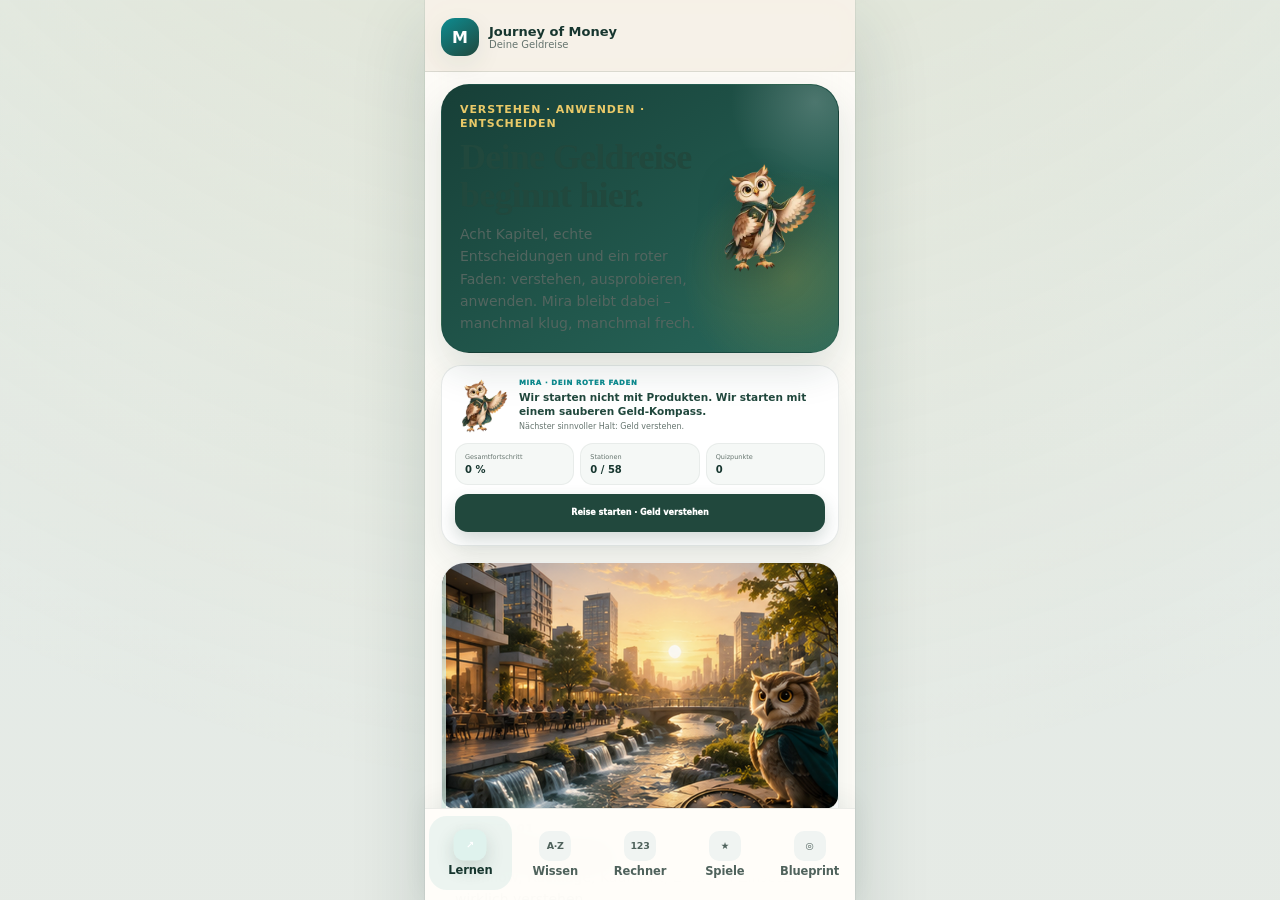
==== commit 794bc018: "Make readability changes visible with app wrapper" ====
--- a/index.html
+++ b/index.html
@@ -4,3146 +4,86 @@
 <meta charset="utf-8"/>
 <meta name="viewport" content="width=device-width,initial-scale=1,viewport-fit=cover"/>
 <meta name="theme-color" content="#f6f0e7"/>
+<link rel="manifest" href="./manifest.webmanifest"/>
 <title>Journey of Money</title>
 <style>
-:root{
-  --cream:#f6f0e7;--paper:#fffdf9;--ink:#17362f;--muted:#66756f;--line:rgba(23,54,47,.12);
-  --forest:#21483d;--teal:#0d8c91;--blue:#235f86;--gold:#d7ab38;--sage:#dcefe6;
-  --sand:#f2dfb8;--sky:#dcecf6;--rose:#f6dfda;
-  --shadow:0 20px 55px rgba(31,63,55,.13);--soft:0 9px 26px rgba(31,63,55,.08);
-}
-*{box-sizing:border-box}
-html,body{margin:0;min-height:100%;background:linear-gradient(180deg,#faf6f0 0%,#f5ede3 100%);color:var(--ink);font-family:Inter,system-ui,-apple-system,BlinkMacSystemFont,"Segoe UI",sans-serif}
-button{font:inherit;cursor:pointer}
-.app{width:min(430px,100%);min-height:100vh;margin:0 auto;background:rgba(255,253,249,.92);backdrop-filter:blur(14px);position:relative;overflow:hidden;box-shadow:0 0 90px rgba(31,63,55,.16)}
-.top{height:72px;padding:13px 16px 10px;display:flex;align-items:center;justify-content:space-between;position:sticky;top:0;z-index:40;background:rgba(246,240,231,.92);backdrop-filter:blur(16px);border-bottom:1px solid var(--line)}
-.brand{display:flex;align-items:center;gap:10px}
-.mark{width:38px;height:38px;border-radius:14px;background:linear-gradient(145deg,var(--teal),var(--forest));display:grid;place-items:center;color:#fff;font-weight:900;box-shadow:var(--soft)}
-.brand b{display:block;font-size:12px}
-.brand small{display:block;font-size:8px;color:var(--muted)}
-.iconbtn{width:38px;height:38px;border-radius:12px;border:1px solid var(--line);background:#fff;display:grid;place-items:center;color:var(--forest);font-weight:900;box-shadow:var(--soft)}
-.iconbtn.hidden{visibility:hidden}
-.screen{display:none;min-height:calc(100vh - 72px)}
-.screen.active{display:block;animation:fade .28s ease}
-@keyframes fade{from{opacity:.18;transform:translateY(4px)}to{opacity:1;transform:none}}
+html,body{margin:0;width:100%;height:100%;overflow:hidden;background:#f6f0e7}
+#appFrame{position:fixed;inset:0;width:100%;height:100%;border:0;background:#f6f0e7}
+</style>
+</head>
+<body>
+<iframe id="appFrame" src="./app-main.html?v=readability-20260818-1" title="Journey of Money"></iframe>
+<script>
+const criticalReadability = `
+body{font-size:16px!important}
+.eyebrow{font-size:11px!important;line-height:1.3!important}
+.hero h1{font-size:36px!important;line-height:1.08!important;letter-spacing:-.02em!important}
+.hero p{font-size:14px!important;line-height:1.58!important;color:#53655f!important}
+.tile h3{font-size:19px!important;line-height:1.24!important}
+.tile p{font-size:14px!important;line-height:1.55!important;color:#53655f!important}
+.meta,.progress-pill{font-size:11px!important}
+.chapter-hero h2{font-size:34px!important;line-height:1.08!important}
+.chapter-hero p{font-size:14px!important;line-height:1.58!important;color:#53655f!important}
+.chapter-meta,.finance-note{font-size:11px!important;line-height:1.45!important}
+.map-head b{font-size:15px!important}.map-head small{font-size:11px!important}
+.station-label{font-size:11px!important;line-height:1.3!important;max-width:132px!important;padding:8px 10px!important}
+.station-row b{font-size:14px!important;line-height:1.35!important}
+.station-row small{font-size:11.5px!important;line-height:1.42!important}
+.lesson-progress,.lesson-stage{font-size:11px!important}
+.lesson-card h2{font-size:33px!important;line-height:1.1!important}
+.lesson-card p,.deep-copy,.deep-copy p{font-size:14px!important;line-height:1.65!important}
+.learn-list{font-size:13.5px!important;line-height:1.62!important}
+.concept,.example,.choice{font-size:14px!important;line-height:1.55!important}
+.feedback{font-size:13px!important;line-height:1.5!important}
+.cta,.btn{font-size:14px!important;line-height:1.2!important;min-height:50px!important}
+.app{padding-bottom:98px!important}
+.bottom-nav{height:92px!important;grid-template-columns:repeat(5,minmax(0,1fr))!important;gap:2px!important;padding:8px 4px calc(9px + env(safe-area-inset-bottom))!important}
+.bottom-tab{min-width:0!important;padding:5px 1px!important;gap:4px!important;flex-direction:column!important;align-items:center!important;justify-content:center!important;font-size:11.5px!important;line-height:1.08!important;font-weight:900!important;color:#4f625c!important}
+.bottom-tab>span:last-child{display:block!important;max-width:100%!important;overflow:visible!important;text-overflow:clip!important;white-space:nowrap!important;font-size:11.5px!important;line-height:1.1!important}
+.bottom-tab .tab-symbol{min-width:32px!important;height:30px!important;padding:0 6px!important;border-radius:10px!important;font-size:9.5px!important}
+.bottom-tab.active{color:#17362f!important}
+.brand b{font-size:13px!important}.brand small{font-size:10px!important}
+@media(max-width:360px){.hero h1{font-size:33px!important}.tile h3{font-size:18px!important}.tile p{font-size:13.5px!important}.bottom-tab>span:last-child{font-size:10.5px!important}}
+`;
 
-.home{padding:12px 16px 34px}
-.eyebrow{font-size:8px;font-weight:900;letter-spacing:.9px;text-transform:uppercase;color:var(--forest);margin-bottom:4px}
-.hero{background:linear-gradient(180deg,#fffdf9 0%,#f7efe4 100%);border:1px solid var(--line);border-radius:26px;padding:18px;box-shadow:var(--shadow)}
-.hero h1{margin:6px 0 8px;font:700 30px/1.04 Georgia,serif;color:var(--forest)}
-.hero p{margin:0;color:var(--muted);font-size:12px;line-height:1.45}
-.hero-row{display:flex;gap:14px;align-items:center}
-.hero-row img{width:110px;height:124px;object-fit:contain;filter:drop-shadow(0 16px 20px rgba(20,50,44,.16))}
-.tiles{display:grid;gap:12px;margin-top:16px}
-.tile{width:100%;text-align:left;border:1px solid var(--line);border-radius:24px;background:#fff;padding:15px 15px 14px;box-shadow:var(--soft);display:flex;gap:14px;align-items:flex-start}
-.tile-icon{width:52px;height:52px;border-radius:16px;display:grid;place-items:center;font-size:22px;flex:0 0 auto}
-.tile h3{margin:0 0 3px;font-size:15px;color:var(--forest)}
-.tile p{margin:0 0 7px;font-size:10.3px;line-height:1.42;color:var(--muted)}
-.meta{display:flex;justify-content:space-between;align-items:center;font-size:8px;color:var(--muted);font-weight:800}
-.progress-pill{padding:6px 10px;border-radius:999px;background:#fff7e6;color:#946d13}
-
-.chapter{padding:14px 16px 28px}
-.chapter-hero{border:1px solid var(--line);border-radius:24px;padding:16px;background:linear-gradient(180deg,#fffdf9 0%,#f8f1e6 100%);box-shadow:var(--soft)}
-.chapter-hero h2{margin:4px 0 6px;font:700 26px/1.08 Georgia,serif;color:var(--forest)}
-.chapter-hero p{margin:0;color:var(--muted);font-size:11px;line-height:1.45}
-.chapter-meta{display:flex;justify-content:space-between;align-items:center;margin-top:10px;font-size:8px;font-weight:850;color:var(--muted)}.finance-note{margin-top:9px;font-size:8px;line-height:1.4;color:var(--muted)}
-.map-card{margin-top:14px;background:#fff;border:1px solid var(--line);border-radius:28px;box-shadow:var(--shadow);padding:12px;position:relative}
-.map-head{display:flex;justify-content:space-between;align-items:center;padding:4px 4px 10px 4px}
-.map-head b{font-size:12px;color:var(--forest)} .map-head small{font-size:8px;color:var(--muted)}
-.map-wrap{position:relative;border-radius:24px;overflow:hidden;background:linear-gradient(180deg,#f8f3ea 0%,#eef5ef 100%);border:1px solid rgba(23,54,47,.08);height:360px}
-.evolia-bg{position:absolute;inset:0;background-size:cover;background-position:center center;filter:saturate(1.02) contrast(1.01)}
-.evolia-overlay{position:absolute;inset:0;background:linear-gradient(180deg,rgba(255,251,243,.08) 0%,rgba(255,251,243,.04) 28%,rgba(19,46,39,.08) 100%)}
-.map-svg{position:absolute;inset:0}
-.station-btn{position:absolute;transform:translate(-50%,-50%);width:48px;height:48px;border-radius:50%;border:3px solid #fff7da;background:rgba(23,54,47,.88);box-shadow:0 14px 24px rgba(20,50,44,.22);display:grid;place-items:center;color:#fff;font-weight:900;font-size:13px}
-.station-btn.done{background:linear-gradient(180deg,#2b8d6f,#1d6d57);color:#fff}
-.station-btn.next{background:linear-gradient(180deg,#f4c861,#d9a12f);color:#17362f;animation:pulse 1.7s infinite;border-color:#fff4cf}
-.station-btn.locked{background:#f4f1ea;color:#b7aaa0}
-@keyframes pulse{0%,100%{transform:translate(-50%,-50%) scale(1)}50%{transform:translate(-50%,-50%) scale(1.07)}}
-.station-label{position:absolute;transform:translate(-50%,0);padding:7px 9px;border-radius:14px;background:rgba(12,35,46,.78);box-shadow:var(--soft);font-size:8px;font-weight:800;color:#fff7da;max-width:112px;text-align:center;line-height:1.25;border:1px solid rgba(255,255,255,.18)}
-.owl-marker{position:absolute;transform:translate(-50%,-50%);width:76px;height:88px;object-fit:contain;filter:drop-shadow(0 20px 20px rgba(20,50,44,.28));pointer-events:none}
-.station-legend{display:grid;gap:9px;margin-top:14px}
-.station-row{display:flex;align-items:center;gap:10px;padding:11px 12px;border:1px solid var(--line);border-radius:18px;background:#fffdfb}
-.station-row .num{width:28px;height:28px;border-radius:50%;display:grid;place-items:center;font-size:10px;font-weight:900;background:#f3ede2;color:var(--forest)}
-.station-row.done .num{background:#2b8d6f;color:#fff}
-.station-row.next .num{background:#f7dd8d;color:#76520e}
-.station-row b{display:block;font-size:11px;color:var(--forest)}
-.station-row small{display:block;font-size:8px;color:var(--muted);margin-top:2px}
-.station-row .action{margin-left:auto}
-.cta{margin-top:14px;width:100%;border:none;border-radius:18px;padding:15px 16px;font-size:11px;font-weight:900;box-shadow:var(--soft)}
-.cta.primary{background:linear-gradient(135deg,var(--teal),var(--forest));color:#fff}
-.cta.secondary{background:#fff;border:1px solid var(--line);color:var(--forest)}
-
-.lesson{padding:16px 16px 28px}
-.lesson-progress{font-size:8px;font-weight:900;letter-spacing:.7px;text-transform:uppercase;color:var(--forest);margin-bottom:10px}
-.lesson-stage{display:inline-flex;align-items:center;gap:8px;padding:8px 12px;border-radius:999px;background:#fff6e6;color:#815e13;font-size:8px;font-weight:900;margin-bottom:10px}
-.lesson-card{background:#fff;border:1px solid var(--line);border-radius:28px;padding:18px;box-shadow:var(--shadow)}
-.lesson-card img{width:120px;height:134px;object-fit:contain;display:block;margin:0 auto 8px;filter:drop-shadow(0 18px 22px rgba(20,50,44,.16))}
-.lesson-card h2{margin:4px 0 8px;font:700 27px/1.05 Georgia,serif;color:var(--forest);text-align:center}
-.lesson-card p{margin:0;color:var(--muted);font-size:12px;line-height:1.55;text-align:center}
-.concept{margin-top:12px;padding:14px;border-radius:20px;background:#f8f3ea;color:var(--forest);font-size:11.5px;line-height:1.5}
-.example{margin-top:12px;padding:14px;border-radius:20px;background:#eef6f2;color:var(--forest);font-size:11.5px;line-height:1.5}
-.choices{display:grid;gap:10px;margin-top:16px}
-.choice{width:100%;text-align:left;border:1px solid var(--line);border-radius:18px;background:#fff;padding:14px 14px;font-size:11px;line-height:1.4;color:var(--forest);box-shadow:var(--soft)}
-.choice.active{border-color:#2b8d6f;background:#f2fbf7}
-.feedback{margin-top:12px;padding:12px 14px;border-radius:18px;background:#fff8e7;color:#815e13;font-size:10.5px;line-height:1.45}
-
-.deep-copy{margin-top:12px;text-align:left;color:var(--ink);font-size:11.4px;line-height:1.55}
-.deep-copy p{margin:0 0 10px;text-align:left;color:#4f625c;font-size:11.4px;line-height:1.55}
-.deep-copy p:last-child{margin-bottom:0}
-.learn-list{margin:0;padding-left:18px;color:#4f625c;font-size:11.2px;line-height:1.55}
-.learn-list li{margin:7px 0}
-.formula{margin:12px 0;padding:12px 14px;border-radius:16px;background:linear-gradient(135deg,#17362f,#0d8c91);color:#fff;font-weight:900;text-align:center;font-size:12px;letter-spacing:.15px}
-.deep-kicker{display:inline-flex;padding:6px 9px;border-radius:999px;background:#eef6f2;color:var(--teal);font-size:7.8px;font-weight:900;text-transform:uppercase;letter-spacing:.7px;margin-bottom:7px}
-.micro-card{margin-top:12px;padding:14px;border-radius:20px;background:#f8f3ea;border:1px solid rgba(23,54,47,.08)}
-.micro-card b{display:block;font-size:11px;color:var(--forest);margin-bottom:5px}
-.quiz-intro{margin-top:10px;padding:15px;border-radius:22px;background:linear-gradient(145deg,#fff5d4,#f5e2a8);border:1px solid rgba(215,171,56,.22);text-align:center}
-.quiz-intro strong{display:block;font:700 22px/1.08 Georgia,serif;color:#6f5213}
-.quiz-intro p{margin:7px 0 0!important;font-size:10.5px!important;color:#7b6941!important;text-align:center!important}
-.score-row{display:flex;gap:8px;justify-content:center;flex-wrap:wrap;margin-top:12px}
-.score-chip{padding:8px 10px;border-radius:999px;background:#fff;border:1px solid rgba(23,54,47,.1);font-size:8.7px;font-weight:900;color:var(--forest)}
-.quiz-head{display:flex;align-items:center;justify-content:space-between;gap:10px;margin-bottom:8px}
-.quiz-count{font-size:8px;font-weight:900;color:var(--muted);text-transform:uppercase;letter-spacing:.7px}
-.quiz-points{padding:6px 9px;border-radius:999px;background:#fff4cf;color:#77570e;font-size:8px;font-weight:900}
-.quiz-result{padding:16px;border-radius:22px;text-align:center;margin-top:12px}
-.quiz-result.pass{background:linear-gradient(145deg,#e2f2eb,#f6fbf8);border:1px solid rgba(13,140,145,.18)}
-.quiz-result.retry{background:linear-gradient(145deg,#fff5d4,#fffaf0);border:1px solid rgba(215,171,56,.22)}
-.quiz-result strong{display:block;font:700 28px/1 Georgia,serif;color:var(--forest)}
-.quiz-result p{margin:8px 0 0!important;text-align:center!important;font-size:10.5px!important}
-.lock-copy{font-size:7.8px!important;color:#8c8b83!important;margin-top:2px!important}
-.station-score{display:inline-block;margin-top:4px;padding:4px 7px;border-radius:999px;background:#f6f0e7;color:#6b735f;font-size:7.4px;font-weight:900}
-.station-row.done .station-score{background:#e2f2eb;color:#24644e}
-.station-row.next .station-score{background:#fff2c4;color:#77570e}
-.chapter-points{margin-top:9px;display:flex;gap:7px;flex-wrap:wrap}
-.chapter-point-chip{padding:7px 9px;border-radius:999px;background:#fff;border:1px solid var(--line);font-size:8px;font-weight:900;color:var(--forest)}
-
-.actions{display:flex;gap:10px;margin-top:14px}
-.btn{flex:1;border:none;border-radius:18px;padding:14px 15px;font-size:11px;font-weight:900;box-shadow:var(--soft)}
-.btn.primary{background:linear-gradient(135deg,var(--teal),var(--forest));color:#fff}
-.btn.secondary{background:#fff;border:1px solid var(--line);color:var(--forest)}
-
-.complete{padding:18px 16px 30px}
-.complete-card{background:linear-gradient(180deg,#fffdf9 0%,#f6f0e5 100%);border:1px solid var(--line);border-radius:28px;padding:20px;box-shadow:var(--shadow);text-align:center}
-.complete-card img{width:130px;height:144px;object-fit:contain;filter:drop-shadow(0 18px 22px rgba(20,50,44,.16))}
-.complete-card h2{margin:8px 0 10px;font:700 28px/1.05 Georgia,serif;color:var(--forest)}
-.complete-card p{margin:0;color:var(--muted);font-size:12px;line-height:1.5}
-.complete-badges{display:flex;justify-content:center;gap:10px;margin-top:14px;flex-wrap:wrap}
-.badge{padding:10px 12px;border-radius:16px;background:#fff;color:var(--forest);font-size:9px;font-weight:900;border:1px solid var(--line)}
-
-.mira-pop{position:fixed;z-index:120;inset:0;pointer-events:none;display:flex;align-items:center;justify-content:center;padding:20px;opacity:0;visibility:hidden;transition:opacity .18s ease, visibility .18s ease}
-.mira-pop.show{opacity:1;visibility:visible;pointer-events:auto}
-.mira-pop-inner{width:min(420px,100%);display:flex;flex-direction:column;align-items:center;gap:14px;transform:translateY(180px) scale(.82) rotate(-6deg);transition:transform .72s cubic-bezier(.18,.84,.29,1.16)}
-.mira-pop.show .mira-pop-inner{transform:translateY(0) scale(1) rotate(0deg)}
-.mira-pop img{width:150px;height:170px;object-fit:contain;filter:drop-shadow(0 18px 24px rgba(22,52,44,.22))}
-.mira-pop-bubble{pointer-events:auto;background:#fffdf9;border:1px solid var(--line);border-radius:22px;padding:14px 16px;box-shadow:0 20px 55px rgba(25,58,50,.18);font-size:10.7px;line-height:1.45;color:#52635d;max-width:320px;text-align:left;opacity:0;transform:translateY(10px) scale(.96);transition:opacity .28s ease, transform .28s ease}
-.mira-pop.landed .mira-pop-bubble{opacity:1;transform:translateY(0) scale(1)}
-.mira-pop-bubble b{display:block;font-size:7.5px;text-transform:uppercase;letter-spacing:.8px;color:var(--forest);margin-bottom:3px}
-@media (max-width:420px){ .map-wrap{height:330px} .station-label{max-width:95px}}
-
-/* === V7 · Wissen & Bottom Navigation === */
-.app{padding-bottom:78px}
-.bottom-nav{
-  position:fixed;left:50%;bottom:0;transform:translateX(-50%);z-index:100;
-  width:min(430px,100%);height:72px;padding:8px 14px calc(8px + env(safe-area-inset-bottom));
-  display:grid;grid-template-columns:1fr 1fr;gap:8px;
-  background:rgba(255,253,249,.94);backdrop-filter:blur(20px);
-  border-top:1px solid var(--line);box-shadow:0 -14px 34px rgba(27,57,49,.08)
-}
-.bottom-tab{
-  border:0;background:transparent;border-radius:18px;color:var(--muted);
-  display:flex;align-items:center;justify-content:center;gap:8px;
-  font:inherit;font-size:10px;font-weight:900;cursor:pointer;transition:.18s ease
-}
-.bottom-tab .tab-symbol{
-  min-width:30px;height:30px;padding:0 7px;border-radius:12px;display:grid;place-items:center;
-  background:rgba(33,72,61,.06);font-size:10px;letter-spacing:-.03em
-}
-.bottom-tab.active{color:var(--forest);background:rgba(13,140,145,.08)}
-.bottom-tab.active .tab-symbol{background:var(--forest);color:#fff;box-shadow:0 7px 18px rgba(33,72,61,.18)}
-
-.knowledge{padding:14px 16px 34px}
-.knowledge-hero{
-  border-radius:28px;padding:22px 20px 18px;background:
-  radial-gradient(circle at 86% 14%,rgba(215,171,56,.22),transparent 28%),
-  linear-gradient(145deg,#173d35,#24594d);
-  color:#fff;box-shadow:var(--shadow);margin-bottom:14px;position:relative;overflow:hidden
-}
-.knowledge-hero:after{
-  content:"A · Z";position:absolute;right:18px;top:14px;font-family:Georgia,serif;
-  font-size:38px;font-weight:800;color:rgba(255,255,255,.10);letter-spacing:-.08em
-}
-.knowledge-hero .eyebrow{color:rgba(255,255,255,.62)}
-.knowledge-hero h1{margin:6px 0 8px;font:800 31px/1.02 Georgia,serif;letter-spacing:-.035em}
-.knowledge-hero p{margin:0;max-width:300px;font-size:11px;line-height:1.55;color:rgba(255,255,255,.78)}
-.knowledge-count{display:inline-flex;margin-top:13px;padding:7px 10px;border-radius:999px;background:rgba(255,255,255,.12);font-size:9px;font-weight:900}
-
-.knowledge-search-wrap{position:relative;margin:12px 0 10px}
-.knowledge-search{
-  width:100%;border:1px solid var(--line);background:#fff;border-radius:18px;
-  padding:14px 16px 14px 41px;font:inherit;font-size:11px;color:var(--ink);
-  outline:none;box-shadow:0 8px 22px rgba(31,63,55,.05)
-}
-.knowledge-search:focus{border-color:rgba(13,140,145,.48);box-shadow:0 0 0 4px rgba(13,140,145,.08)}
-.knowledge-search-icon{position:absolute;left:15px;top:50%;transform:translateY(-50%);font-size:14px;color:var(--muted)}
-.knowledge-chips{display:flex;gap:7px;overflow:auto;padding:2px 0 11px;scrollbar-width:none}
-.knowledge-chips::-webkit-scrollbar{display:none}
-.knowledge-chip{
-  flex:0 0 auto;border:1px solid var(--line);background:#fff;color:var(--muted);
-  padding:8px 11px;border-radius:999px;font:inherit;font-size:8px;font-weight:900;cursor:pointer
-}
-.knowledge-chip.active{background:var(--forest);border-color:var(--forest);color:#fff}
-
-.featured-term{
-  border:1px solid rgba(215,171,56,.32);background:linear-gradient(145deg,#fffaf0,#fffdf9);
-  border-radius:22px;padding:15px 16px;margin-bottom:12px;box-shadow:0 12px 28px rgba(49,61,52,.06)
-}
-.featured-term .mini{font-size:8px;font-weight:950;color:#9a7420;text-transform:uppercase;letter-spacing:.12em}
-.featured-term b{display:block;margin-top:5px;font:800 20px/1.1 Georgia,serif;color:var(--forest)}
-.featured-term p{font-size:10px;line-height:1.5;color:var(--muted);margin:5px 0 0}
-
-.knowledge-list{display:grid;gap:9px}
-.knowledge-card{
-  background:#fff;border:1px solid var(--line);border-radius:20px;
-  box-shadow:0 8px 24px rgba(31,63,55,.045);overflow:hidden
-}
-.knowledge-card[open]{border-color:rgba(13,140,145,.26);box-shadow:0 14px 32px rgba(31,63,55,.08)}
-.knowledge-card summary{list-style:none;cursor:pointer;padding:14px 15px;display:flex;gap:12px;align-items:center}
-.knowledge-card summary::-webkit-details-marker{display:none}
-.knowledge-letter{
-  width:38px;height:38px;flex:0 0 auto;border-radius:13px;display:grid;place-items:center;
-  background:var(--sage);color:var(--forest);font:800 17px/1 Georgia,serif
-}
-.knowledge-summary{min-width:0;flex:1}
-.knowledge-summary b{display:block;font-size:11px;color:var(--ink)}
-.knowledge-summary span{display:block;margin-top:3px;font-size:9px;color:var(--muted);white-space:nowrap;overflow:hidden;text-overflow:ellipsis}
-.knowledge-open{font-size:16px;color:var(--muted);transition:.18s}
-.knowledge-card[open] .knowledge-open{transform:rotate(45deg);color:var(--teal)}
-.knowledge-detail{padding:0 15px 16px 65px;border-top:1px solid rgba(23,54,47,.07)}
-.knowledge-detail .category-tag{display:inline-flex;margin:11px 0 7px;padding:5px 8px;border-radius:999px;background:rgba(13,140,145,.08);color:var(--teal);font-size:7px;font-weight:950}
-.knowledge-detail h4{margin:10px 0 3px;font-size:8px;text-transform:uppercase;letter-spacing:.1em;color:var(--muted)}
-.knowledge-detail p{margin:0;font-size:10px;line-height:1.58;color:#425b54}
-.knowledge-detail .knowledge-example{margin-top:7px;padding:10px 11px;border-radius:14px;background:var(--cream);color:var(--ink)}
-.knowledge-detail .knowledge-why{margin-top:7px;padding-left:10px;border-left:3px solid var(--gold)}
-.knowledge-empty{padding:30px 20px;text-align:center;color:var(--muted);font-size:10px;line-height:1.6}
-
-
-/* === V7 · kompakte Stations-CTAs === */
-.station-row{
-  display:grid;
-  grid-template-columns:28px minmax(0,1fr) auto;
-  align-items:center;
-  gap:9px;
-  padding:10px 10px;
-}
-.station-row > div:nth-child(2){min-width:0}
-.station-row .action{margin-left:0;align-self:center}
-.station-cta{
-  min-width:60px;
-  max-width:74px;
-  height:30px;
-  padding:0 8px;
-  border-radius:10px;
-  border:1px solid var(--line);
-  background:#fff;
-  color:var(--forest);
-  font:inherit;
-  font-size:7.5px;
-  font-weight:950;
-  line-height:1;
-  white-space:nowrap;
-  box-shadow:0 4px 10px rgba(31,63,55,.05);
-}
-.station-row.done .station-cta{background:#f0faf6;border-color:#cae7db;color:#1f725a}
-.station-row.next .station-cta{background:linear-gradient(135deg,#f7df93,#efc45d);border-color:#edd38b;color:#6a4a0b}
-.station-cta:disabled{background:#f3f0ea;border-color:#e7e0d7;color:#aaa099;box-shadow:none}
-.station-score{font-size:7.4px!important}
-.lock-copy{max-width:235px;line-height:1.25}
-@media (max-width:370px){
-  .station-row{grid-template-columns:26px minmax(0,1fr) auto;gap:7px;padding:9px 8px}
-  .station-row .num{width:26px;height:26px}
-  .station-cta{min-width:54px;max-width:62px;height:28px;padding:0 6px;font-size:7px}
-  .station-row b{font-size:10.2px}
-  .station-row small{font-size:7.5px}
+function applyReadability(){
+  const frame=document.getElementById('appFrame');
+  try{
+    const doc=frame.contentDocument || frame.contentWindow.document;
+    if(!doc || !doc.head) return;
+    let link=doc.getElementById('jom-readability-link');
+    if(!link){
+      link=doc.createElement('link');
+      link.id='jom-readability-link';
+      link.rel='stylesheet';
+      link.href='./readability.css?v=20260818-2';
+      doc.head.appendChild(link);
+    }
+    let style=doc.getElementById('jom-readability-critical');
+    if(!style){
+      style=doc.createElement('style');
+      style.id='jom-readability-critical';
+      style.textContent=criticalReadability;
+      doc.head.appendChild(style);
+    }else{
+      style.textContent=criticalReadability;
+    }
+  }catch(e){console.warn('Readability injection failed',e)}
 }
 
-
-/* === V7 · Quizfeedback klarer === */
-.choice.correct{
-  border-color:#2b8d6f!important;
-  background:#edf9f3!important;
-  box-shadow:0 0 0 2px rgba(43,141,111,.08);
-}
-.choice.wrong{
-  border-color:#c8796d!important;
-  background:#fff1ee!important;
-  color:#7d3f38!important;
-}
-.feedback.correct-feedback{
-  background:#eef8f3;
-  color:#245f4f;
-  border:1px solid #d4eadf;
-}
-.feedback.wrong-feedback{
-  background:#fff3ee;
-  color:#7a493f;
-  border:1px solid #efd7cf;
-}
-.feedback .answer-reveal{
-  display:block;
-  margin-top:6px;
-  color:var(--forest);
-  font-weight:900;
-}
-
-
-/* === V7 · Rechner === */
-.bottom-nav{grid-template-columns:repeat(3,1fr);gap:4px;padding-left:8px;padding-right:8px}
-.bottom-tab{gap:5px;font-size:9px}
-.bottom-tab .tab-symbol{min-width:27px;height:27px;padding:0 5px;border-radius:10px;font-size:8px}
-
-.calculators{padding:14px 16px 38px}
-.calc-hero{
-  position:relative;overflow:hidden;border-radius:28px;padding:22px 20px 19px;
-  background:
-    radial-gradient(circle at 86% 12%,rgba(255,255,255,.17),transparent 25%),
-    radial-gradient(circle at 75% 84%,rgba(215,171,56,.23),transparent 33%),
-    linear-gradient(145deg,#164c50,#0d7d84);
-  color:#fff;box-shadow:var(--shadow);margin-bottom:15px
-}
-.calc-hero:after{
-  content:"∑";position:absolute;right:18px;top:-2px;
-  font:800 72px/1 Georgia,serif;color:rgba(255,255,255,.08)
-}
-.calc-hero .eyebrow{color:rgba(255,255,255,.65)}
-.calc-hero h1{margin:6px 0 8px;font:800 31px/1.02 Georgia,serif;letter-spacing:-.035em}
-.calc-hero p{max-width:310px;margin:0;color:rgba(255,255,255,.80);font-size:11px;line-height:1.55}
-.calc-hero-badge{
-  display:inline-flex;margin-top:13px;padding:7px 10px;border-radius:999px;
-  background:rgba(255,255,255,.13);font-size:8px;font-weight:950
-}
-.calc-section-title{display:flex;justify-content:space-between;align-items:end;margin:16px 2px 10px}
-.calc-section-title b{display:block;font:800 16px/1.15 Georgia,serif;color:var(--forest)}
-.calc-section-title span{display:block;margin-top:4px;font-size:8.5px;line-height:1.4;color:var(--muted)}
-
-.calculator-grid{display:grid;grid-template-columns:1fr 1fr;gap:9px}
-.calc-tile{
-  min-height:125px;border:1px solid var(--line);background:#fff;border-radius:21px;padding:13px;
-  text-align:left;cursor:pointer;box-shadow:0 9px 25px rgba(31,63,55,.05);
-  transition:transform .16s ease, box-shadow .16s ease, border-color .16s ease;
-  font:inherit;color:var(--ink)
-}
-.calc-tile:active{transform:scale(.985)}
-.calc-tile.selected{border-color:rgba(13,140,145,.38);box-shadow:0 13px 30px rgba(13,140,145,.10)}
-.calc-icon{
-  width:37px;height:37px;border-radius:13px;display:grid;place-items:center;
-  margin-bottom:11px;background:var(--sage);font-size:16px;color:var(--forest)
-}
-.calc-tile:nth-child(2) .calc-icon{background:var(--sand)}
-.calc-tile:nth-child(3) .calc-icon{background:var(--sky)}
-.calc-tile:nth-child(4) .calc-icon{background:var(--rose)}
-.calc-tile:nth-child(5) .calc-icon{background:#e8e2f6}
-.calc-tile:nth-child(6) .calc-icon{background:#f5e8c7}
-.calc-tile b{display:block;font-size:10.5px;line-height:1.25}
-.calc-tile span{display:block;margin-top:5px;color:var(--muted);font-size:8px;line-height:1.42}
-
-.calculator-workspace{margin-top:13px}
-.calc-panel{
-  border:1px solid rgba(23,54,47,.11);background:#fff;border-radius:25px;
-  padding:17px 15px 16px;box-shadow:0 14px 35px rgba(31,63,55,.07)
-}
-.calc-panel-head{display:flex;gap:12px;align-items:center;margin-bottom:15px}
-.calc-panel-icon{
-  width:46px;height:46px;flex:0 0 auto;border-radius:16px;display:grid;place-items:center;
-  background:linear-gradient(145deg,#e1f2eb,#d4ebe4);font-size:20px
-}
-.calc-panel-head b{display:block;font:800 19px/1.1 Georgia,serif;color:var(--forest)}
-.calc-panel-head span{display:block;margin-top:4px;font-size:8.5px;line-height:1.4;color:var(--muted)}
-
-.calc-fields{display:grid;grid-template-columns:1fr 1fr;gap:9px}
-.calc-field{min-width:0}
-.calc-field.full{grid-column:1/-1}
-.calc-field label{display:block;margin:0 0 5px 2px;font-size:7.6px;font-weight:950;color:var(--muted);text-transform:uppercase;letter-spacing:.07em}
-.calc-input-wrap{position:relative}
-.calc-input{
-  width:100%;height:44px;border:1px solid var(--line);border-radius:14px;background:#fffdf9;
-  padding:0 35px 0 12px;font:800 12px/1 inherit;color:var(--ink);outline:none
-}
-.calc-input:focus{border-color:rgba(13,140,145,.5);box-shadow:0 0 0 4px rgba(13,140,145,.07)}
-.calc-unit{position:absolute;right:11px;top:50%;transform:translateY(-50%);font-size:8px;font-weight:900;color:var(--muted);pointer-events:none}
-.calc-range{width:100%;accent-color:var(--teal);margin:3px 0 0}
-.calc-range-row{display:flex;justify-content:space-between;margin-top:3px;font-size:7px;color:var(--muted)}
-
-.calc-result{
-  margin-top:14px;padding:15px;border-radius:19px;
-  background:linear-gradient(145deg,#f2faf7,#eef7f4);
-  border:1px solid #d6ebe3
-}
-.calc-result-kicker{font-size:7.5px;font-weight:950;letter-spacing:.1em;text-transform:uppercase;color:var(--teal)}
-.calc-result-main{margin-top:4px;font:800 29px/1 Georgia,serif;color:var(--forest);letter-spacing:-.035em}
-.calc-result-sub{margin-top:7px;font-size:9px;line-height:1.5;color:#49645c}
-.calc-result-grid{display:grid;grid-template-columns:repeat(2,1fr);gap:7px;margin-top:11px}
-.calc-mini{
-  padding:10px;border-radius:14px;background:rgba(255,255,255,.75);
-  border:1px solid rgba(23,54,47,.08)
-}
-.calc-mini span{display:block;font-size:7px;color:var(--muted)}
-.calc-mini b{display:block;margin-top:3px;font-size:11px;color:var(--ink)}
-.calc-note{
-  margin-top:10px;padding:10px 11px;border-radius:14px;background:#fff8e7;
-  color:#725a20;font-size:8px;line-height:1.45;border:1px solid #f1dfac
-}
-.calc-knowledge-link{
-  margin-top:10px;border:0;background:transparent;padding:0;color:var(--teal);
-  font:inherit;font-size:8px;font-weight:950;cursor:pointer
-}
-.calc-knowledge-link:after{content:" →"}
-
-.calc-chart{margin-top:12px;padding:10px 7px 6px;background:#fff;border-radius:16px;border:1px solid rgba(23,54,47,.08)}
-.calc-chart svg{display:block;width:100%;height:128px;overflow:visible}
-.chart-axis{stroke:rgba(23,54,47,.10);stroke-width:1}
-.chart-line{fill:none;stroke:var(--teal);stroke-width:3;stroke-linecap:round;stroke-linejoin:round}
-.chart-area{fill:rgba(13,140,145,.10)}
-.chart-dot{fill:#fff;stroke:var(--teal);stroke-width:2}
-.chart-label{font-size:7px;fill:#74817c}
-
-.calc-scenarios{display:grid;gap:7px;margin-top:11px}
-.calc-scenario{display:grid;grid-template-columns:1fr auto;align-items:center;gap:8px;padding:10px 11px;border-radius:14px;background:#fff;border:1px solid rgba(23,54,47,.08)}
-.calc-scenario span{font-size:8px;color:var(--muted)}
-.calc-scenario b{font-size:10px;color:var(--ink)}
-.calc-positive{color:#197157!important}
-.calc-negative{color:#a24d43!important}
-
-@media(max-width:370px){
-  .calculator-grid{gap:7px}
-  .calc-tile{min-height:117px;padding:11px}
-  .calc-tile b{font-size:9.6px}
-  .calc-fields{grid-template-columns:1fr}
-  .calc-field.full{grid-column:auto}
-}
-
-
-/* === V7 · Zielkapital-Flow & Steuerrechner === */
-.flow-step{
-  display:flex;gap:10px;align-items:center;margin:17px 0 9px;
-}
-.flow-step:first-of-type{margin-top:3px}
-.flow-num{
-  width:28px;height:28px;flex:0 0 auto;border-radius:10px;display:grid;place-items:center;
-  background:var(--forest);color:#fff;font-size:10px;font-weight:950;
-  box-shadow:0 5px 12px rgba(33,72,61,.14)
-}
-.flow-copy b{display:block;font-size:10px;color:var(--ink)}
-.flow-copy span{display:block;margin-top:2px;font-size:7.8px;line-height:1.35;color:var(--muted)}
-.freedom-big-grid{display:grid;grid-template-columns:1fr 1fr;gap:8px;margin-bottom:10px}
-.freedom-big-card{
-  padding:12px;border-radius:16px;background:#fff;border:1px solid rgba(23,54,47,.08)
-}
-.freedom-big-card.accent{background:#173f37;color:#fff;border-color:#173f37}
-.freedom-big-card span{display:block;font-size:7px;color:var(--muted)}
-.freedom-big-card.accent span,.freedom-big-card.accent small{color:rgba(255,255,255,.7)}
-.freedom-big-card b{display:block;margin:5px 0 3px;font:800 20px/1 Georgia,serif;color:var(--forest)}
-.freedom-big-card.accent b{color:#fff}
-.freedom-big-card small{font-size:7px;line-height:1.3;color:var(--muted)}
-
-.tax-section-title{
-  margin:16px 0 9px;padding-top:13px;border-top:1px solid rgba(23,54,47,.08)
-}
-.calc-panel-head + .tax-section-title{border-top:0;padding-top:0;margin-top:0}
-.tax-section-title b{display:block;font-size:9px;color:var(--forest)}
-.tax-section-title span{display:block;margin-top:3px;font-size:7.5px;line-height:1.35;color:var(--muted)}
-.calc-select-wrap{position:relative}
-.calc-select{
-  width:100%;height:44px;border:1px solid var(--line);border-radius:14px;background:#fffdf9;
-  padding:0 30px 0 11px;font:800 9px/1.2 inherit;color:var(--ink);outline:none
-}
-.tax-mode{
-  margin-top:13px;padding:4px;display:grid;grid-template-columns:1fr 1fr;gap:4px;
-  background:#f2f0eb;border-radius:14px
-}
-.tax-mode-btn{
-  height:34px;border:0;border-radius:10px;background:transparent;color:var(--muted);
-  font:inherit;font-size:8px;font-weight:950;cursor:pointer
-}
-.tax-mode-btn.active{background:#fff;color:var(--forest);box-shadow:0 4px 12px rgba(31,63,55,.08)}
-.tax-result-block{
-  margin-top:13px;padding:12px;border-radius:16px;background:#fff;border:1px solid rgba(23,54,47,.08)
-}
-.tax-result-block.secondary-tax{background:#fbfaf7}
-.tax-result-head{display:flex;justify-content:space-between;gap:8px;align-items:start}
-.tax-result-head b{font-size:8px;color:var(--ink);max-width:70%}
-.tax-result-head span{font-size:6.8px;color:var(--muted);text-align:right}
-.tax-meter{
-  display:flex;justify-content:space-between;gap:10px;align-items:center;
-  margin-top:8px;padding-top:8px;border-top:1px solid rgba(23,54,47,.07)
-}
-.tax-meter span{font-size:7.5px;color:var(--muted)}
-.tax-meter b{font-size:10px;color:var(--forest)}
-@media(max-width:370px){
-  .freedom-big-grid{grid-template-columns:1fr}
-  .tax-result-head{display:block}
-  .tax-result-head b{max-width:none}
-  .tax-result-head span{display:block;text-align:left;margin-top:3px}
-}
-
-
-/* === V7 · Spiele + Freedom Blueprint === */
-.bottom-nav{
-  grid-template-columns:repeat(5,1fr);
-  gap:1px;
-  height:72px;
-  padding-left:5px;
-  padding-right:5px
-}
-.bottom-tab{
-  min-width:0;
-  flex-direction:column;
-  gap:3px;
-  font-size:6.8px;
-  letter-spacing:-.01em
-}
-.bottom-tab .tab-symbol{
-  min-width:25px;
-  height:25px;
-  padding:0 4px;
-  font-size:7px
-}
-
-.games,.blueprint{padding:14px 16px 38px}
-.games-hero,.blueprint-hero{
-  position:relative;overflow:hidden;border-radius:28px;padding:22px 20px 19px;
-  color:#fff;box-shadow:var(--shadow);margin-bottom:15px
-}
-.games-hero{
-  background:
-    radial-gradient(circle at 88% 12%,rgba(255,255,255,.16),transparent 25%),
-    radial-gradient(circle at 82% 85%,rgba(215,171,56,.27),transparent 34%),
-    linear-gradient(145deg,#422f66,#6c4a8f)
-}
-.blueprint-hero{
-  background:
-    radial-gradient(circle at 86% 12%,rgba(255,255,255,.16),transparent 25%),
-    radial-gradient(circle at 80% 88%,rgba(215,171,56,.24),transparent 36%),
-    linear-gradient(145deg,#173e36,#246456)
-}
-.games-hero:after{
-  content:"★";position:absolute;right:17px;top:-4px;
-  font-size:72px;color:rgba(255,255,255,.07)
-}
-.blueprint-hero:after{
-  content:"◎";position:absolute;right:13px;top:-3px;
-  font-size:72px;color:rgba(255,255,255,.07)
-}
-.games-hero .eyebrow,.blueprint-hero .eyebrow{color:rgba(255,255,255,.64)}
-.games-hero h1,.blueprint-hero h1{
-  margin:6px 0 8px;font:800 31px/1.02 Georgia,serif;letter-spacing:-.035em
-}
-.games-hero p,.blueprint-hero p{
-  margin:0;max-width:310px;color:rgba(255,255,255,.8);font-size:11px;line-height:1.55
-}
-.games-hero-badge,.blueprint-hero-badge{
-  display:inline-flex;margin-top:13px;padding:7px 10px;border-radius:999px;
-  background:rgba(255,255,255,.13);font-size:8px;font-weight:950
-}
-
-.games-grid{display:grid;grid-template-columns:1fr 1fr;gap:9px}
-.game-tile{
-  min-height:132px;border:1px solid var(--line);background:#fff;border-radius:21px;
-  padding:13px;text-align:left;cursor:pointer;box-shadow:0 9px 25px rgba(31,63,55,.05);
-  color:var(--ink);font:inherit
-}
-.game-tile.selected{border-color:rgba(108,74,143,.38);box-shadow:0 13px 30px rgba(108,74,143,.12)}
-.game-icon{
-  width:38px;height:38px;border-radius:13px;display:grid;place-items:center;
-  background:#ede5f6;font-size:17px;margin-bottom:10px
-}
-.game-tile:nth-child(2) .game-icon{background:var(--sand)}
-.game-tile:nth-child(3) .game-icon{background:var(--sky)}
-.game-tile:nth-child(4) .game-icon{background:var(--sage)}
-.game-tile b{display:block;font-size:10.5px;line-height:1.25}
-.game-tile span{display:block;margin-top:5px;color:var(--muted);font-size:8px;line-height:1.42}
-.game-workspace{margin-top:13px}
-.game-panel{
-  padding:16px;border-radius:24px;background:#fff;border:1px solid var(--line);
-  box-shadow:0 14px 35px rgba(31,63,55,.07)
-}
-.game-panel-head{display:flex;align-items:center;justify-content:space-between;gap:10px;margin-bottom:13px}
-.game-panel-head b{font:800 18px/1.1 Georgia,serif;color:var(--forest)}
-.game-score{
-  padding:6px 9px;border-radius:999px;background:#f3edf8;color:#684a88;
-  font-size:8px;font-weight:950
-}
-.game-question{
-  padding:14px;border-radius:18px;background:#fbfaf7;border:1px solid rgba(23,54,47,.08)
-}
-.game-question .game-kicker{font-size:7px;font-weight:950;color:#6c4a8f;text-transform:uppercase;letter-spacing:.1em}
-.game-question h3{margin:7px 0 0;font:800 18px/1.25 Georgia,serif;color:var(--ink)}
-.game-options{display:grid;gap:8px;margin-top:11px}
-.game-option{
-  border:1px solid var(--line);background:#fff;border-radius:15px;padding:11px 12px;
-  text-align:left;font:inherit;font-size:9px;font-weight:850;color:var(--ink);cursor:pointer
-}
-.game-option.correct{background:#edf9f3;border-color:#a9dcc9;color:#1d6b55}
-.game-option.wrong{background:#fff1ee;border-color:#e2aaa2;color:#8a4339}
-.game-feedback{
-  margin-top:10px;padding:11px 12px;border-radius:15px;font-size:9px;line-height:1.45;
-  background:#f6f3ee;color:#53625e
-}
-.game-next{
-  width:100%;margin-top:10px;height:40px;border:0;border-radius:14px;
-  background:var(--forest);color:#fff;font:inherit;font-size:9px;font-weight:950;cursor:pointer
-}
-.game-finish{text-align:center;padding:18px 8px}
-.game-finish .game-finish-icon{font-size:34px}
-.game-finish h3{margin:8px 0 5px;font:800 22px Georgia,serif;color:var(--forest)}
-.game-finish p{margin:0;color:var(--muted);font-size:9px;line-height:1.5}
-
-.bp-progress-wrap{
-  margin:0 0 12px;padding:13px 14px;border-radius:18px;background:#fff;border:1px solid var(--line)
-}
-.bp-progress-head{display:flex;justify-content:space-between;gap:10px}
-.bp-progress-head b{font-size:9px;color:var(--ink)}
-.bp-progress-head span{font-size:8px;color:var(--muted)}
-.bp-progress{height:7px;margin-top:8px;border-radius:999px;background:#edf0ed;overflow:hidden}
-.bp-progress span{display:block;height:100%;width:0;background:linear-gradient(90deg,var(--teal),var(--gold));transition:width .25s ease}
-
-.bp-card{
-  margin-bottom:10px;padding:15px;border-radius:22px;background:#fff;
-  border:1px solid var(--line);box-shadow:0 9px 25px rgba(31,63,55,.04)
-}
-.bp-step-head{display:flex;gap:10px;align-items:center;margin-bottom:12px}
-.bp-step-num{
-  width:31px;height:31px;border-radius:11px;display:grid;place-items:center;
-  background:var(--forest);color:#fff;font-size:10px;font-weight:950
-}
-.bp-step-head b{display:block;font:800 14px Georgia,serif;color:var(--forest)}
-.bp-step-head span{display:block;margin-top:2px;font-size:7.5px;color:var(--muted)}
-
-.bp-result{
-  margin-top:12px;padding:16px;border-radius:22px;
-  background:linear-gradient(145deg,#edf8f3,#f8f5ea);
-  border:1px solid #d5e9df
-}
-.bp-result-title{font-size:7.5px;font-weight:950;color:var(--teal);text-transform:uppercase;letter-spacing:.1em}
-.bp-result-main{margin-top:5px;font:800 28px/1 Georgia,serif;color:var(--forest)}
-.bp-result-copy{margin-top:7px;font-size:9px;line-height:1.5;color:#4a625b}
-.bp-metrics{display:grid;grid-template-columns:1fr 1fr;gap:7px;margin-top:11px}
-.bp-metric{
-  padding:10px;border-radius:14px;background:rgba(255,255,255,.82);
-  border:1px solid rgba(23,54,47,.07)
-}
-.bp-metric span{display:block;font-size:7px;color:var(--muted)}
-.bp-metric b{display:block;margin-top:3px;font-size:10px;color:var(--ink)}
-.bp-next-step{
-  margin-top:10px;padding:11px 12px;border-radius:15px;background:#173f37;color:#fff
-}
-.bp-next-step span{display:block;font-size:7px;color:rgba(255,255,255,.62);text-transform:uppercase;letter-spacing:.1em;font-weight:950}
-.bp-next-step b{display:block;margin-top:4px;font-size:10px;line-height:1.4}
-.bp-actions{display:grid;grid-template-columns:1fr 1fr;gap:8px;margin-top:11px}
-.bp-saved{
-  margin-top:10px;text-align:center;font-size:8px;color:#1d6b55;font-weight:900
-}
-
-@media(max-width:370px){
-  .bottom-tab{font-size:6.2px}
-  .bottom-tab .tab-symbol{min-width:23px;height:23px}
-  .games-grid{gap:7px}
-  .game-tile{min-height:124px;padding:11px}
-}
-
-
-/* ==========================================================
-   V10 · Gesamt-App Upgrade
-   ========================================================== */
-:root{
-  --v10-navy:#102c3a;
-  --v10-mint:#eef8f4;
-  --v10-gold-soft:#fff5d8;
-  --v10-violet:#5f4f82;
-  --v10-shadow:0 16px 38px rgba(31,63,55,.10);
-  --v10-border:rgba(23,54,47,.10);
-}
-html{scroll-behavior:smooth}
-body{
-  background:
-    radial-gradient(circle at 50% -15%,rgba(215,171,56,.15),transparent 30%),
-    linear-gradient(180deg,#e3ece9 0%,#eee4d8 100%);
-}
-.app{
-  box-shadow:0 0 0 1px rgba(23,54,47,.06),0 28px 70px rgba(23,54,47,.16);
-}
-.screen.active{animation:v10ScreenIn .24s ease}
-@keyframes v10ScreenIn{
-  from{opacity:.72;transform:translateY(4px)}
-  to{opacity:1;transform:translateY(0)}
-}
-
-/* globale Hero-Linie */
-.hero,.knowledge-hero,.calc-hero,.games-hero{
-  position:relative;
-  isolation:isolate;
-  overflow:hidden;
-  border-radius:28px!important;
-  box-shadow:0 18px 38px rgba(20,53,47,.13)!important;
-}
-.hero:after,.knowledge-hero:after,.calc-hero:after,.games-hero:after{
-  content:"";
-  position:absolute;
-  width:170px;height:170px;border-radius:50%;
-  right:-62px;top:-68px;
-  background:radial-gradient(circle,rgba(255,255,255,.20),rgba(255,255,255,0) 70%);
-  z-index:-1;
-}
-.hero h1,.knowledge-hero h1,.calc-hero h1,.games-hero h1{
-  letter-spacing:-.035em!important;
-}
-.hero p,.knowledge-hero p,.calc-hero p,.games-hero p{
-  line-height:1.58!important;
-}
-
-/* Learn */
-.home{padding-bottom:36px}
-.hero{
-  background:
-    radial-gradient(circle at 88% 72%,rgba(215,171,56,.24),transparent 27%),
-    linear-gradient(145deg,#173f37,#28685b)!important;
-  color:#fff!important;
-}
-.hero .eyebrow{color:#e9c968!important}
-.hero p{color:rgba(255,255,255,.80)!important}
-#homeMira{
-  filter:drop-shadow(0 12px 18px rgba(0,0,0,.20));
-  animation:v10MiraFloat 4.4s ease-in-out infinite;
-}
-@keyframes v10MiraFloat{
-  0%,100%{transform:translateY(0) rotate(0)}
-  50%{transform:translateY(-5px) rotate(-1deg)}
-}
-.v10-learn-hub{
-  margin-top:12px;padding:13px;border-radius:20px;
-  background:#fff;border:1px solid var(--v10-border);box-shadow:var(--v10-shadow);
-}
-.v10-hub-mira{display:grid;grid-template-columns:54px 1fr;gap:10px;align-items:center}
-.v10-hub-mira img{width:54px;height:54px;object-fit:contain}
-.v10-hub-mira small,.v10-mini-label{
-  display:block;color:var(--teal);font-size:7px;font-weight:950;letter-spacing:.09em;text-transform:uppercase
-}
-.v10-hub-mira b{display:block;margin-top:3px;font-size:10.5px;line-height:1.35;color:var(--forest)}
-.v10-hub-mira p{margin:3px 0 0;color:var(--muted);font-size:8px;line-height:1.45}
-.v10-hub-stats{display:grid;grid-template-columns:repeat(3,1fr);gap:6px;margin-top:10px}
-.v10-stat{padding:9px;border-radius:13px;background:#f5f8f6;border:1px solid rgba(23,54,47,.06)}
-.v10-stat span{display:block;font-size:6.5px;color:var(--muted)}
-.v10-stat b{display:block;margin-top:3px;font-size:10px;color:var(--ink)}
-.v10-continue{
-  margin-top:9px;width:100%;min-height:38px;border:0;border-radius:13px;
-  background:var(--forest);color:#fff;font:inherit;font-size:8px;font-weight:950;
-  box-shadow:0 8px 18px rgba(33,72,61,.20)
-}
-.tile{
-  position:relative;overflow:hidden;
-  border:1px solid rgba(23,54,47,.08)!important;
-  box-shadow:0 12px 28px rgba(31,63,55,.07)!important;
-  transition:transform .18s ease,box-shadow .18s ease,border-color .18s ease!important;
-}
-.tile:hover,.tile:active{transform:translateY(-2px);box-shadow:0 17px 34px rgba(31,63,55,.12)!important}
-.tile:after{
-  content:"";position:absolute;left:0;top:0;bottom:0;width:4px;
-  background:var(--v10-tile-color,#0d8c91);opacity:.75
-}
-.tile h3{font-size:15px!important}
-.tile p{line-height:1.5!important}
-.v10-tile-progress{height:5px;border-radius:99px;background:#edf1ee;overflow:hidden;margin-top:8px}
-.v10-tile-progress i{display:block;height:100%;border-radius:inherit;background:linear-gradient(90deg,var(--teal),var(--gold))}
-.station-btn.next{animation:v10StationPulse 2.2s ease-in-out infinite!important}
-@keyframes v10StationPulse{
-  0%,100%{box-shadow:0 0 0 0 rgba(13,140,145,.22)}
-  50%{box-shadow:0 0 0 9px rgba(13,140,145,0)}
-}
-.owl-marker{filter:drop-shadow(0 8px 10px rgba(0,0,0,.22));animation:v10OwlMap 3.8s ease-in-out infinite}
-@keyframes v10OwlMap{0%,100%{transform:translate(-50%,-50%)}50%{transform:translate(-50%,-57%)}}
-
-/* Wissen / Goldenes Buch */
-.knowledge-hero{
-  background:
-    radial-gradient(circle at 85% 86%,rgba(215,171,56,.23),transparent 30%),
-    linear-gradient(145deg,#374b46,#1e5f59)!important;
-}
-.v10-knowledge-guide{
-  margin:11px 0;padding:11px 12px;border-radius:17px;
-  background:linear-gradient(145deg,#fff8e6,#f8efd4);
-  border:1px solid #eadca7;display:grid;grid-template-columns:1fr auto;gap:9px;align-items:center
-}
-.v10-knowledge-guide small{display:block;color:#9b7720;font-size:6.7px;font-weight:950;text-transform:uppercase;letter-spacing:.08em}
-.v10-knowledge-guide b{display:block;margin-top:3px;font-size:10.5px;color:var(--forest)}
-.v10-knowledge-guide p{margin:3px 0 0;font-size:7.7px;color:#6f6239;line-height:1.4}
-.v10-random-term{height:34px;border:0;border-radius:11px;background:#173f37;color:#fff;padding:0 10px;font-size:7px;font-weight:950}
-.knowledge-search-wrap{box-shadow:0 10px 24px rgba(31,63,55,.06)}
-.knowledge-card{
-  border:1px solid rgba(23,54,47,.08)!important;
-  box-shadow:0 8px 20px rgba(31,63,55,.045)!important;
-  transition:transform .18s ease,box-shadow .18s ease!important
-}
-.knowledge-card[open]{transform:translateY(-1px);box-shadow:0 13px 28px rgba(31,63,55,.09)!important}
-.knowledge-card summary b{font-size:11px!important}
-.knowledge-card p{line-height:1.52!important}
-
-/* Rechner */
-.calc-hero{
-  background:
-    radial-gradient(circle at 85% 82%,rgba(215,171,56,.22),transparent 28%),
-    linear-gradient(145deg,#17485c,#0d7780)!important;
-}
-.v10-calc-guide{
-  margin:10px 0 12px;padding:11px;border-radius:17px;background:#fff;
-  border:1px solid var(--v10-border);box-shadow:0 10px 24px rgba(31,63,55,.06)
-}
-.v10-calc-path{display:grid;grid-template-columns:repeat(4,1fr);gap:5px;margin-top:8px}
-.v10-calc-step{padding:7px 4px;border-radius:10px;background:#f1f6f4;text-align:center}
-.v10-calc-step span{display:block;color:var(--teal);font-size:6px;font-weight:950}
-.v10-calc-step b{display:block;margin-top:2px;font-size:7px;color:var(--ink)}
-.calc-tile{
-  border:1px solid rgba(23,54,47,.08)!important;
-  box-shadow:0 10px 24px rgba(31,63,55,.06)!important;
-  transition:transform .18s ease,box-shadow .18s ease!important
-}
-.calc-tile:hover,.calc-tile:active,.calc-tile.selected{transform:translateY(-2px)}
-.calc-panel{
-  border:1px solid rgba(23,54,47,.08)!important;
-  box-shadow:0 17px 38px rgba(31,63,55,.10)!important
-}
-.calc-result{position:relative;overflow:hidden}
-.calc-result:after{
-  content:"";position:absolute;right:-38px;top:-42px;width:120px;height:120px;border-radius:50%;
-  background:radial-gradient(circle,rgba(13,140,145,.10),transparent 68%)
-}
-.v10-calc-mira{
-  display:grid;grid-template-columns:50px 1fr;gap:8px;align-items:center;
-  margin:10px 0;padding:9px 10px;border-radius:14px;background:#edf8f5;border:1px solid #d4e9e1
-}
-.v10-calc-mira img{width:50px;height:50px;object-fit:contain}
-.v10-calc-mira small{display:block;color:var(--teal);font-size:6.5px;font-weight:950;text-transform:uppercase}
-.v10-calc-mira b{display:block;margin-top:2px;font-size:9px;line-height:1.4;color:var(--forest)}
-.v10-calc-mira.warn{background:#fff3e9;border-color:#eed3be}
-.v10-calc-mira.warn small{color:#b76735}
-
-/* Spiele */
-.games-hero{
-  background:
-    radial-gradient(circle at 84% 80%,rgba(239,202,97,.25),transparent 28%),
-    linear-gradient(145deg,#4e3a70,#7a5797)!important;
-}
-.v10-games-guide{
-  margin:10px 0 12px;padding:11px 12px;border-radius:17px;
-  background:#fff;border:1px solid var(--v10-border);box-shadow:0 10px 24px rgba(31,63,55,.06)
-}
-.v10-game-score-row{display:grid;grid-template-columns:1fr auto;gap:8px;align-items:center}
-.v10-game-score-row b{font-size:10px;color:var(--forest)}
-.v10-game-score-row span{font-size:7px;color:var(--muted)}
-.v10-game-total{padding:6px 9px;border-radius:999px;background:#f2ecf8;color:#6a4e86;font-size:7px;font-weight:950}
-.game-tile{
-  position:relative;overflow:hidden;transition:transform .18s ease,box-shadow .18s ease!important
-}
-.game-tile:hover,.game-tile:active{transform:translateY(-2px);box-shadow:0 16px 30px rgba(89,61,112,.14)!important}
-.v10-game-meta{display:flex!important;gap:5px!important;flex-wrap:wrap;margin-top:7px!important}
-.v10-game-tag{
-  display:inline-flex!important;margin:0!important;padding:4px 6px;border-radius:999px;
-  background:#f4f1f7;color:#72578b;font-size:6px!important;font-weight:950
-}
-.game-option{transition:transform .14s ease,border-color .14s ease,background .14s ease!important}
-.game-option:not(:disabled):active{transform:scale(.99)}
-.v10-game-finish-mira{
-  display:grid;grid-template-columns:50px 1fr;gap:8px;align-items:center;
-  margin-top:11px;padding:9px;border-radius:14px;background:#f3eef8;text-align:left
-}
-.v10-game-finish-mira img{width:50px;height:50px;object-fit:contain}
-.v10-game-finish-mira b{font-size:8.5px!important;line-height:1.4!important;color:#563f72}
-.v10-game-finish-mira span{margin-top:2px!important;font-size:7px!important;color:#7d698f!important}
-
-/* Navigation */
-.bottom-nav{
-  background:rgba(255,253,249,.96)!important;
-  backdrop-filter:blur(14px);
-  border-top:1px solid rgba(23,54,47,.09)!important;
-  box-shadow:0 -8px 24px rgba(23,54,47,.06)
-}
-.bottom-tab{font-size:7px!important;transition:transform .15s ease,color .15s ease}
-.bottom-tab.active{transform:translateY(-1px)}
-.bottom-tab .tab-symbol{
-  border-radius:10px;background:#f0f4f2;transition:background .15s ease,transform .15s ease
-}
-.bottom-tab.active .tab-symbol{background:#dff2ed;transform:scale(1.03)}
-
-/* Freedom als vollständige Sub-App */
-#blueprintScreen{padding:0!important;background:#071a2f;overflow:hidden}
-.v10-freedom-frame{
-  display:block;width:100%;height:calc(100dvh - 72px);border:0;background:#071a2f
-}
-
-@media(max-width:370px){
-  .v10-hub-stats{grid-template-columns:1fr 1fr}
-  .v10-calc-path{grid-template-columns:1fr 1fr}
-  .v10-knowledge-guide{grid-template-columns:1fr}
-  .v10-random-term{width:100%}
-}
-
-</style>
-
-<style id="chapter-image-upgrade">
-.v11-chapter-tile{display:block!important;text-align:left!important;padding:0!important;overflow:hidden}
-.v11-chapter-tile .tile-icon{display:none!important}
-.v11-chapter-thumb{
-  width:100%;aspect-ratio:16/10;overflow:hidden;border-radius:18px 18px 14px 14px;
-  background:#f7f3ed;border-bottom:1px solid rgba(23,54,47,.08)
-}
-.v11-chapter-thumb img{width:100%;height:100%;object-fit:cover;display:block}
-.v11-chapter-body{padding:12px 13px 13px}
-.v11-chapter-body h3{margin-top:3px}
-.v11-chapter-hero-art{
-  margin-bottom:12px;border-radius:20px;overflow:hidden;border:1px solid rgba(23,54,47,.10);
-  box-shadow:0 14px 34px rgba(23,54,47,.10);aspect-ratio:16/8.4;background:#f7f3ed
-}
-.v11-chapter-hero-art img{width:100%;height:100%;object-fit:cover;display:block}
-</style>
-
-
-<style id="deep-mira-upgrade">
-.deep-mira-line{
-  margin:10px 0 12px;padding:10px 12px;border-radius:15px;
-  background:linear-gradient(135deg,#edf8f5,#fff9e8);
-  border:1px solid rgba(13,140,145,.18);
-  color:#21483d;font-size:8.4px;line-height:1.5;font-weight:780;
-  box-shadow:0 8px 20px rgba(31,63,55,.05)
-}
-.deep-mira-line:before{
-  content:"Mira · ";color:#0d8c91;font-weight:950
-}
-</style>
-
-
-<link rel="manifest" href="./manifest.webmanifest"/>
-<link rel="apple-touch-icon" href="./icons/apple-touch-icon.png"/>
-<meta name="application-name" content="Journey of Money"/>
-<meta name="apple-mobile-web-app-capable" content="yes"/>
-<meta name="apple-mobile-web-app-status-bar-style" content="default"/>
-<meta name="apple-mobile-web-app-title" content="Journey of Money"/>
-<meta name="mobile-web-app-capable" content="yes"/>
-<meta name="format-detection" content="telephone=no"/>
-
-
-<style id="pwa-upgrade-css">
-.header-actions{display:flex;align-items:center;gap:8px}
-.install-sheet{
-  position:fixed;inset:0;z-index:9999;display:none;align-items:flex-end;
-  background:rgba(13,31,27,.38);backdrop-filter:blur(4px)
-}
-.install-sheet.show{display:flex}
-.install-card{
-  width:min(430px,100%);margin:0 auto;background:#fffdf9;border-radius:26px 26px 0 0;
-  padding:20px 18px calc(24px + env(safe-area-inset-bottom));
-  box-shadow:0 -20px 60px rgba(31,63,55,.18);color:#17362f
-}
-.install-card h3{font:700 24px/1.05 Georgia,serif;margin:0 0 8px;color:#21483d}
-.install-card p{font-size:12px;line-height:1.55;color:#66756f;margin:8px 0}
-.install-card .install-steps{background:#f6f0e7;border-radius:16px;padding:12px 13px;margin:12px 0}
-.install-card .install-steps b{color:#21483d}
-.install-close{
-  width:100%;border:0;border-radius:14px;padding:12px;background:#21483d;color:white;
-  font-weight:900;margin-top:8px
-}
-.pwa-offline-pill{
-  position:fixed;left:50%;bottom:82px;transform:translateX(-50%);
-  background:#21483d;color:#fff;padding:8px 12px;border-radius:999px;font-size:9px;font-weight:900;
-  box-shadow:0 10px 24px rgba(31,63,55,.22);z-index:9000;display:none
-}
-.pwa-offline-pill.show{display:block}
-</style>
-
-</head>
-<body>
-<div class="app">
-  <header class="top">
-    <div class="brand"><div class="mark">M</div><div><b>Journey of Money</b><small>Deine Geldreise</small></div></div>
-    <div class="header-actions">
-      <button id="installBtn" class="iconbtn hidden" onclick="installJourneyApp()" aria-label="App installieren" title="App installieren">⇩</button>
-      <button id="backBtn" class="iconbtn hidden" onclick="goBack()">←</button>
-    </div>
-  </header>
-
-  <section id="homeScreen" class="screen active">
-    <div class="home">
-      <div class="hero">
-        <div class="hero-row">
-          <div style="flex:1">
-            <div class="eyebrow">Verstehen · anwenden · entscheiden</div>
-            <h1>Deine Geldreise beginnt hier.</h1>
-            <p>Acht Kapitel, echte Entscheidungen und ein roter Faden: verstehen, ausprobieren, anwenden. Mira bleibt dabei – manchmal klug, manchmal frech.</p>
-          </div>
-          <img id="homeMira" alt="">
-        </div>
-      </div>
-      <div id="learnV10Hub"></div>
-      <div id="tileGrid" class="tiles"></div>
-    </div>
-  </section>
-
-
-  <section id="knowledgeScreen" class="screen">
-    <div class="knowledge">
-      <div class="knowledge-hero">
-        <div class="eyebrow">Das Goldene Buch</div>
-        <h1>Finanzdeutsch.<br>Auf menschlich.</h1>
-        <p>Finanzbegriffe ohne Nebel. Mira übersetzt, zeigt ein Beispiel und sagt dir, warum der Begriff für echte Entscheidungen wichtig ist.</p>
-        <span id="knowledgeCount" class="knowledge-count"></span>
-      </div>
-
-      <div id="knowledgeV10Guide"></div>
-
-      <div class="featured-term" onclick="focusKnowledgeTerm('Emittent')" role="button" tabindex="0">
-        <span class="mini">Begriff, der alles ausgelöst hat</span>
-        <b>Emittent</b>
-        <p>Wer gibt das Wertpapier eigentlich heraus – und wer verspricht dir bei einer Anleihe die Rückzahlung?</p>
-      </div>
-
-      <div class="knowledge-search-wrap">
-        <span class="knowledge-search-icon">⌕</span>
-        <input id="knowledgeSearch" class="knowledge-search" type="search"
-          placeholder="z. B. Emittent, Tilgung, ETF …"
-          oninput="renderKnowledge()" autocomplete="off" />
-      </div>
-      <div id="knowledgeChips" class="knowledge-chips"></div>
-      <div id="knowledgeList" class="knowledge-list"></div>
-    </div>
-  </section>
-
-
-  <section id="calculatorsScreen" class="screen">
-    <div class="calculators">
-      <div class="calc-hero">
-        <div class="eyebrow">Dein Finanzlabor · Zahlen mit Bedeutung</div>
-        <h1>Von der Frage zur Zahl.</h1>
-        <p>Nicht nur rechnen: verstehen. Verändere Annahmen und sieh, welcher Hebel dein Ergebnis wirklich bewegt.</p>
-        <div class="calc-hero-badge">6 interaktive Rechner</div>
-      </div>
-
-      <div class="calc-section-title">
-        <div>
-          <b>Was willst du herausfinden?</b>
-          <span>Tippe auf einen Rechner. Du kannst die Werte danach direkt verändern.</span>
-        </div>
-      </div>
-
-      <div id="calcV10Guide"></div>
-      <div id="calculatorGrid" class="calculator-grid"></div>
-      <div id="calculatorWorkspace" class="calculator-workspace"></div>
-    </div>
-  </section>
-
-
-  <section id="gamesScreen" class="screen">
-    <div class="games">
-      <div class="games-hero">
-        <div class="eyebrow">Entscheiden · testen · besser werden</div>
-        <h1>Finanzen.<br>Aber spielbar.</h1>
-        <p>Du triffst Entscheidungen, erkennst Fallen und bekommst sofort Rückmeldung. Punkte sind nett – gutes Finanzdenken ist besser.</p>
-        <div class="games-hero-badge">4 Spielmodi</div>
-      </div>
-
-      <div id="gamesV10Guide"></div>
-      <div class="games-grid" id="gamesGrid"></div>
-      <div id="gameWorkspace" class="game-workspace"></div>
-    </div>
-  </section>
-
-  <section id="blueprintScreen" class="screen">
-    <iframe id="freedomFrame" class="v10-freedom-frame"
-      title="Freedom Blueprint" loading="lazy"></iframe>
-  </section>
-
-  <section id="chapterScreen" class="screen">
-    <div class="chapter">
-      <div id="chapterHero" class="chapter-hero"></div>
-      <div class="map-card">
-        <div class="map-head">
-          <div><b>Deine Kapitelkarte</b><small id="mapMeta"></small></div>
-          <small id="mapHint"></small>
-        </div>
-        <div id="mapWrap" class="map-wrap"></div>
-        <div id="stationLegend" class="station-legend"></div>
-      </div>
-      <button id="chapterAction" class="cta primary" onclick="chapterPrimaryAction()"></button>
-    </div>
-  </section>
-
-  <section id="lessonScreen" class="screen">
-    <div class="lesson">
-      <div id="lessonProgress" class="lesson-progress"></div>
-      <div id="lessonStage" class="lesson-stage"></div>
-      <div class="lesson-card">
-        <div id="lessonBody"></div>
-        <div id="lessonActions" class="actions"></div>
-      </div>
-    </div>
-  </section>
-
-  <section id="completeScreen" class="screen">
-    <div class="complete">
-      <div class="complete-card">
-        <img id="completeMira" alt="">
-        <div class="eyebrow">Kapitel abgeschlossen</div>
-        <h2 id="completeTitle"></h2>
-        <p id="completeText"></p>
-        <div id="completeBadges" class="complete-badges"></div>
-      </div>
-      <button class="cta primary" onclick="openChapter(currentChapter.id)">Zurück zur Karte →</button>
-      <button class="cta secondary" onclick="goHome()">Zur Themenübersicht →</button>
-    </div>
-  </section>
-</div>
-
-<nav class="bottom-nav" aria-label="Hauptbereiche">
-  <button id="navLearn" class="bottom-tab active" onclick="openLearnTab()">
-    <span class="tab-symbol">↗</span><span>Lernen</span>
-  </button>
-  <button id="navKnowledge" class="bottom-tab" onclick="openKnowledge()">
-    <span class="tab-symbol">A·Z</span><span>Wissen</span>
-  </button>
-  <button id="navCalculators" class="bottom-tab" onclick="openCalculators()">
-    <span class="tab-symbol">123</span><span>Rechner</span>
-  </button>
-  <button id="navGames" class="bottom-tab" onclick="openGames()">
-    <span class="tab-symbol">★</span><span>Spiele</span>
-  </button>
-  <button id="navBlueprint" class="bottom-tab" onclick="openBlueprint()">
-    <span class="tab-symbol">◎</span><span>Blueprint</span>
-  </button>
-</nav>
-
-<div id="miraPop" class="mira-pop" onclick="hideMiraPop()">
-  <div class="mira-pop-inner">
-    <img id="miraPopImg" alt="">
-    <div id="miraPopText" class="mira-pop-bubble"></div>
-  </div>
-</div>
-
-<script>
-const MIRA = {home:'[data-uri]',chapter:'[data-uri]',core:'[data-uri]',guide:'[data-uri]',fly:'[data-uri]',success:'[data-uri]',alert:'[data-uri]',warning:'[data-uri]'};
-const CHAPTER_MAPS={basics:'[data-uri]